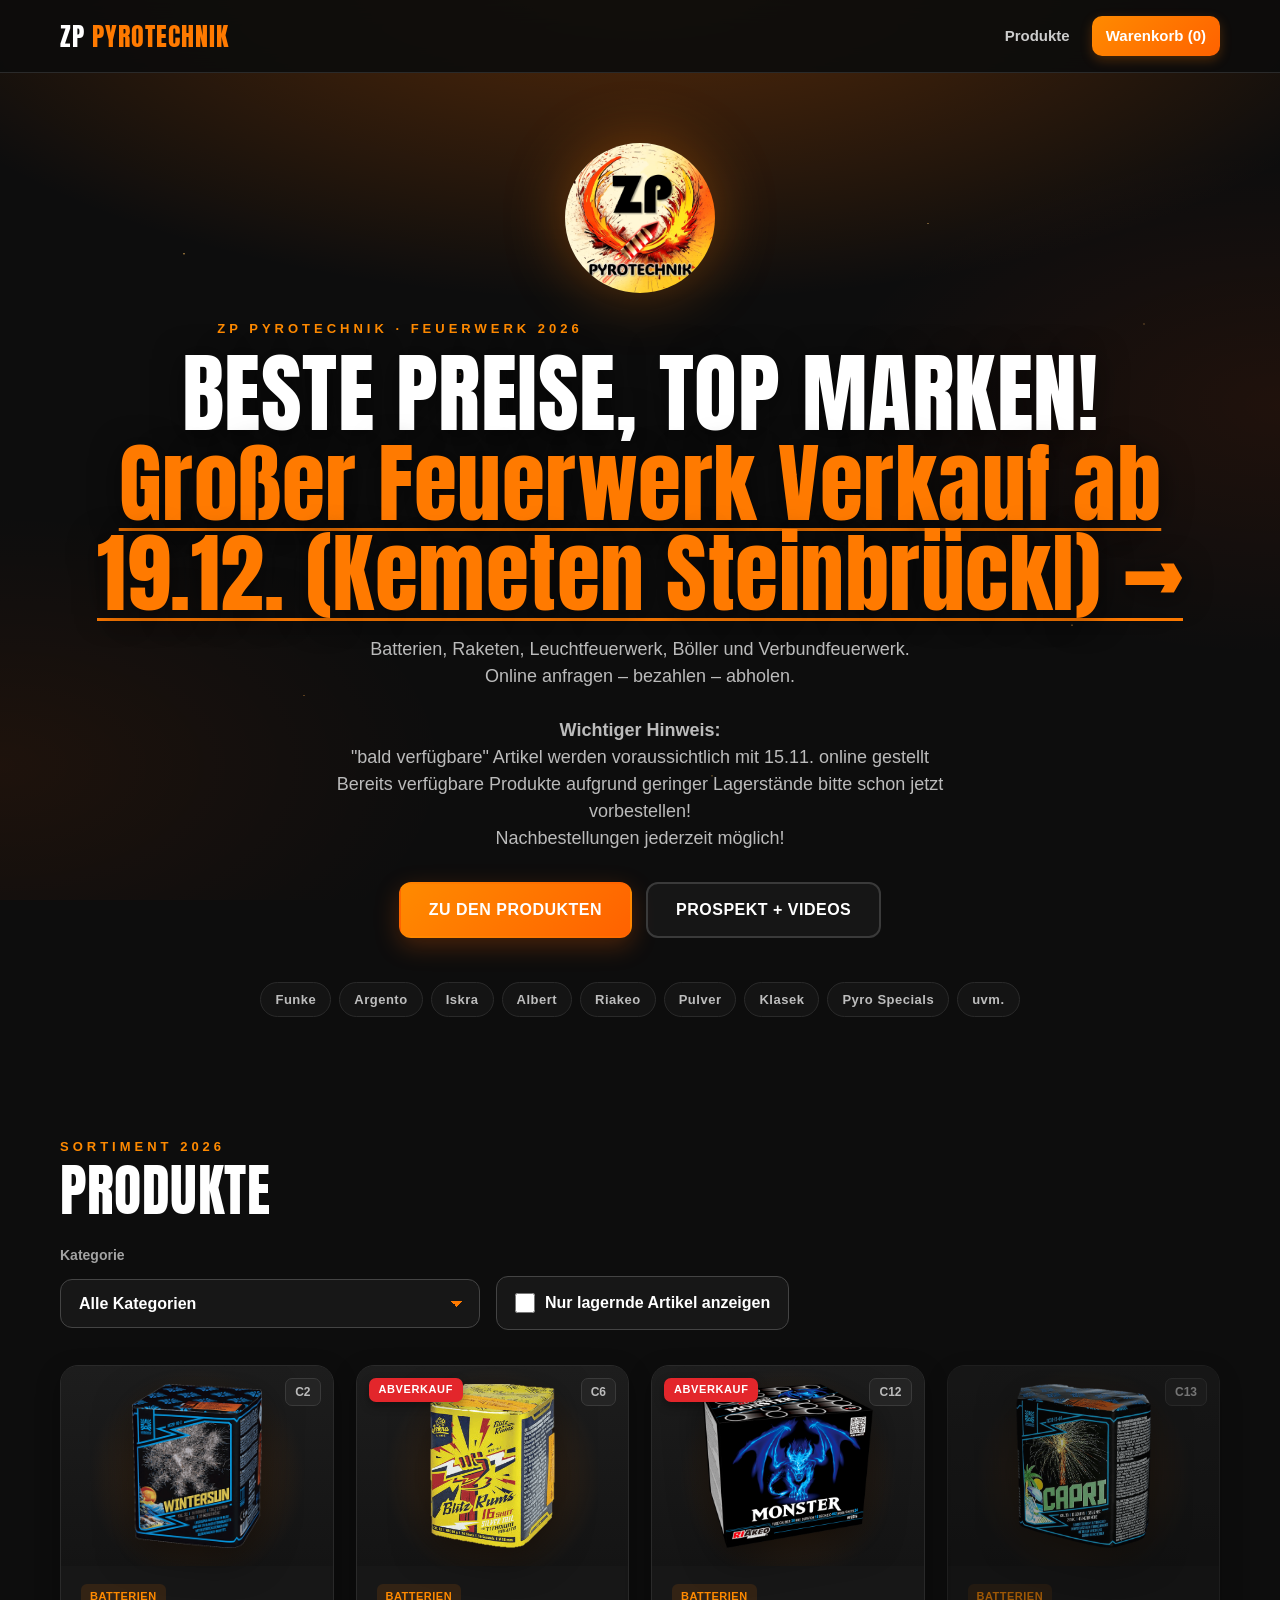
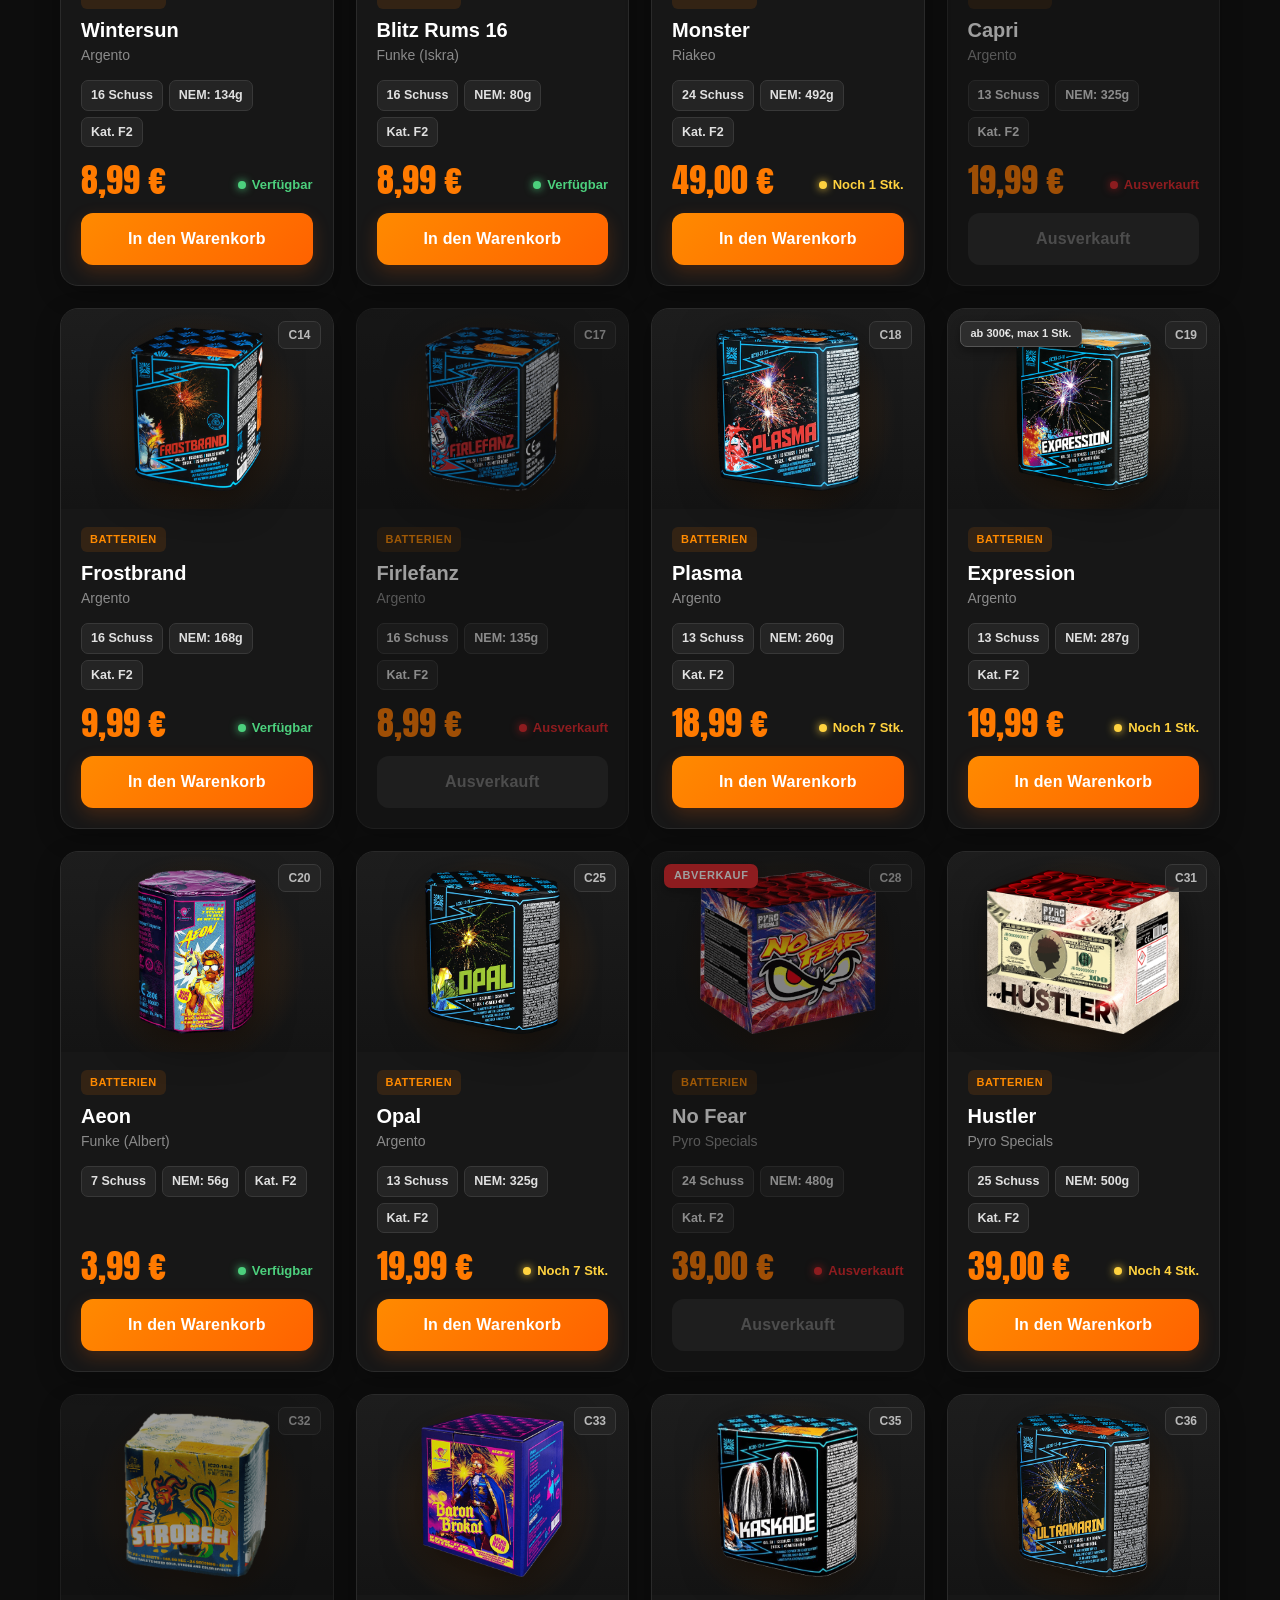
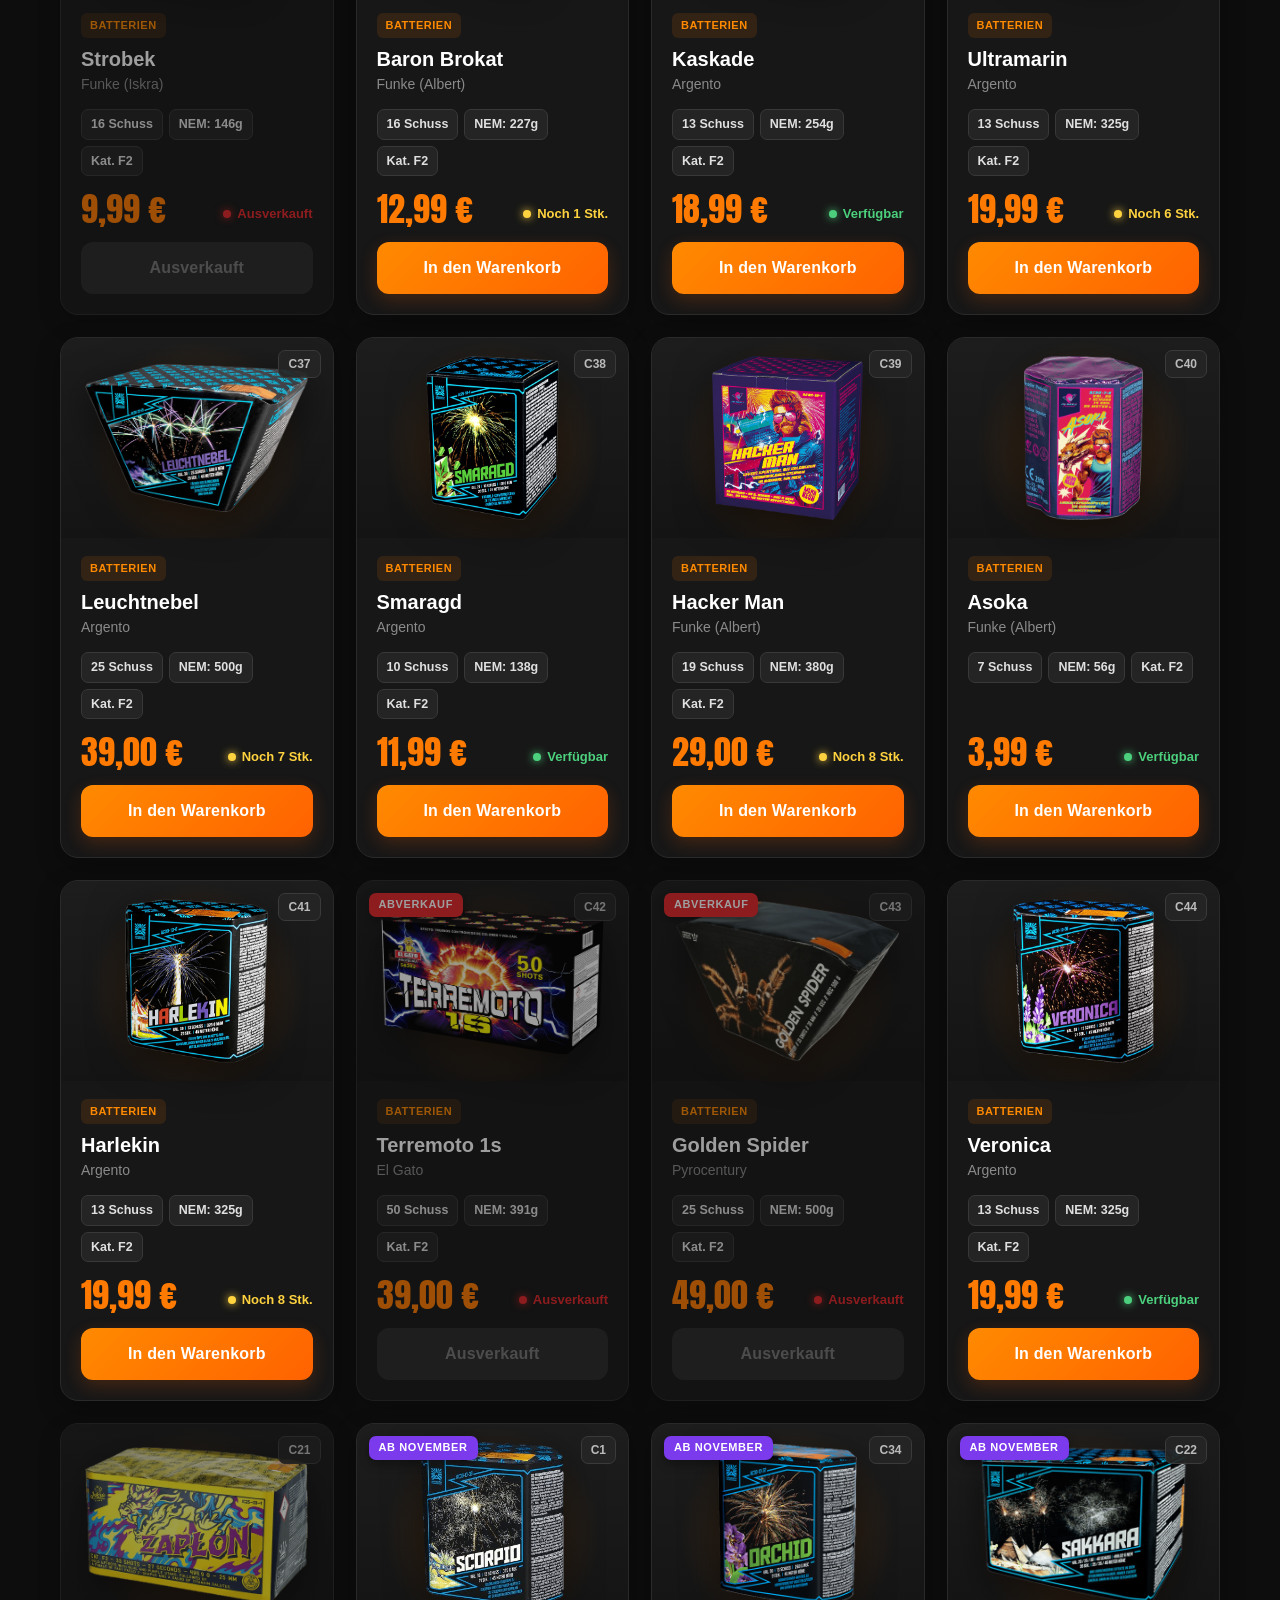
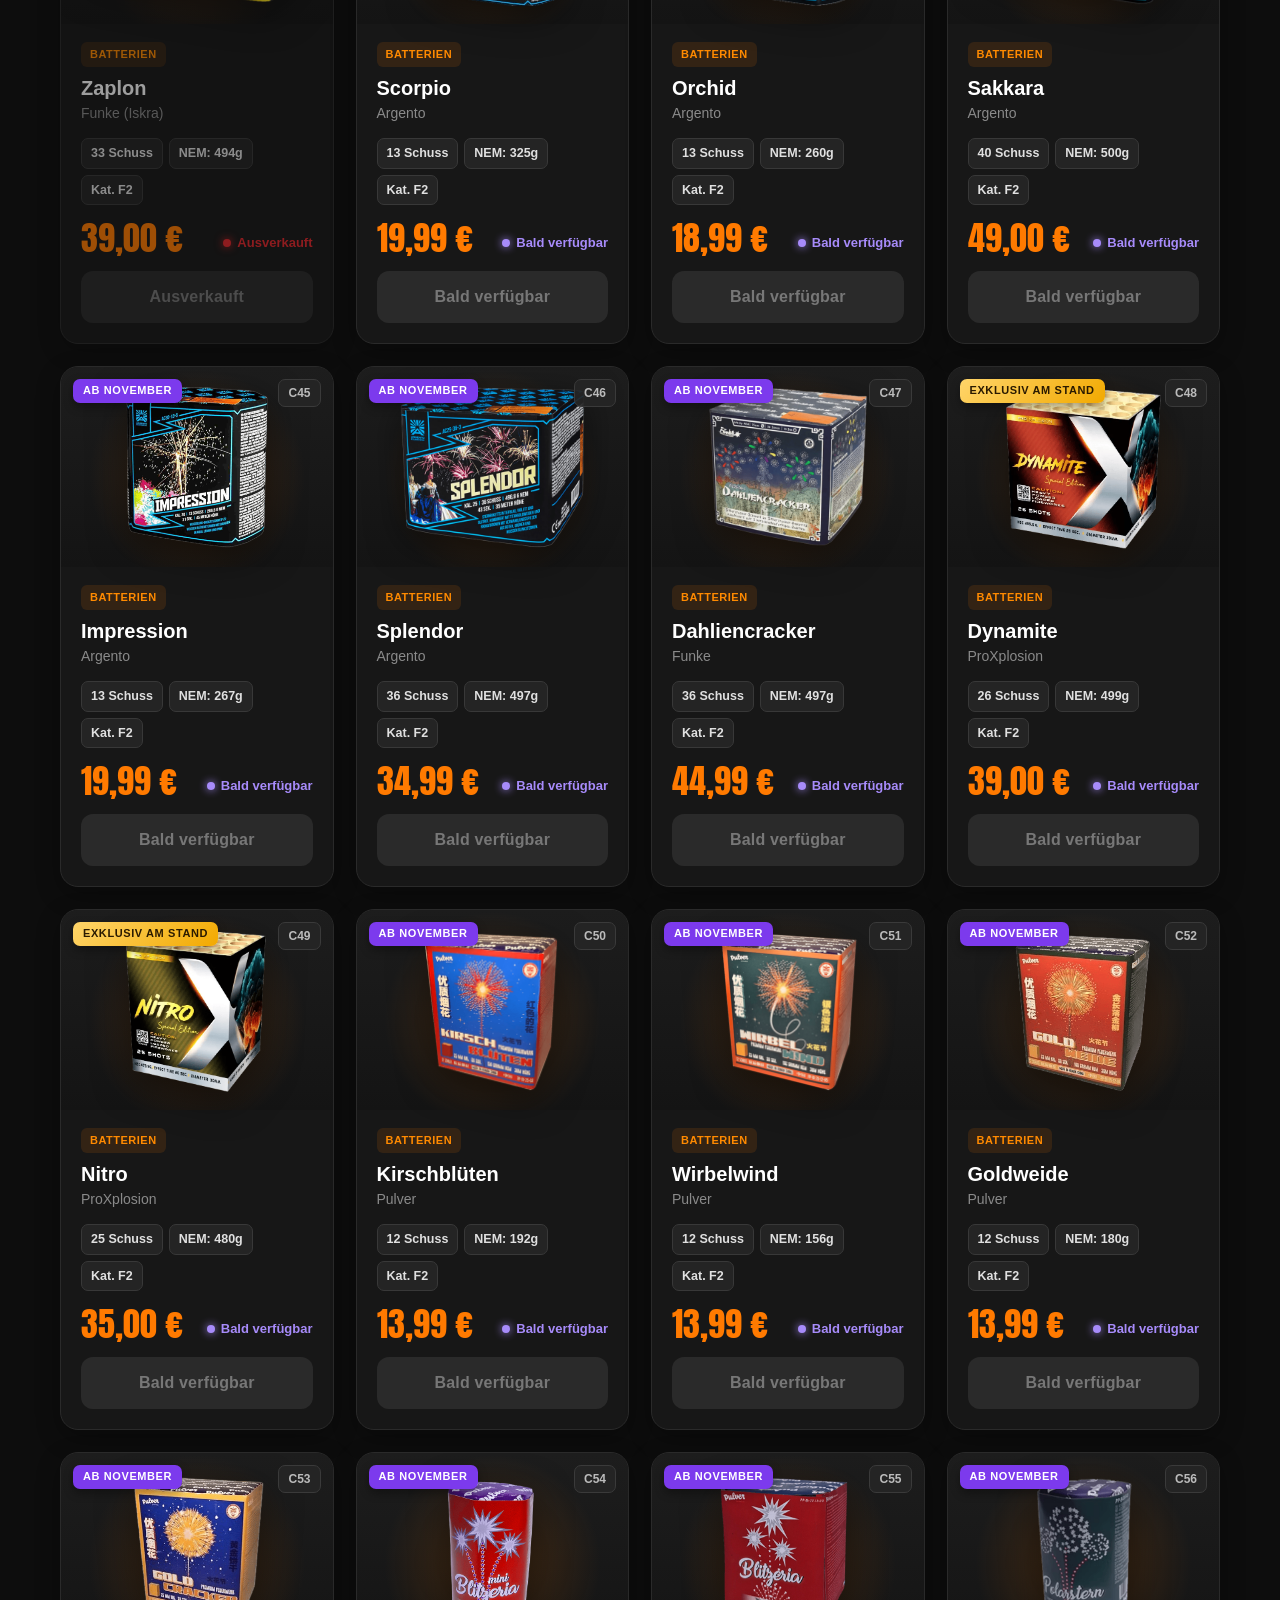
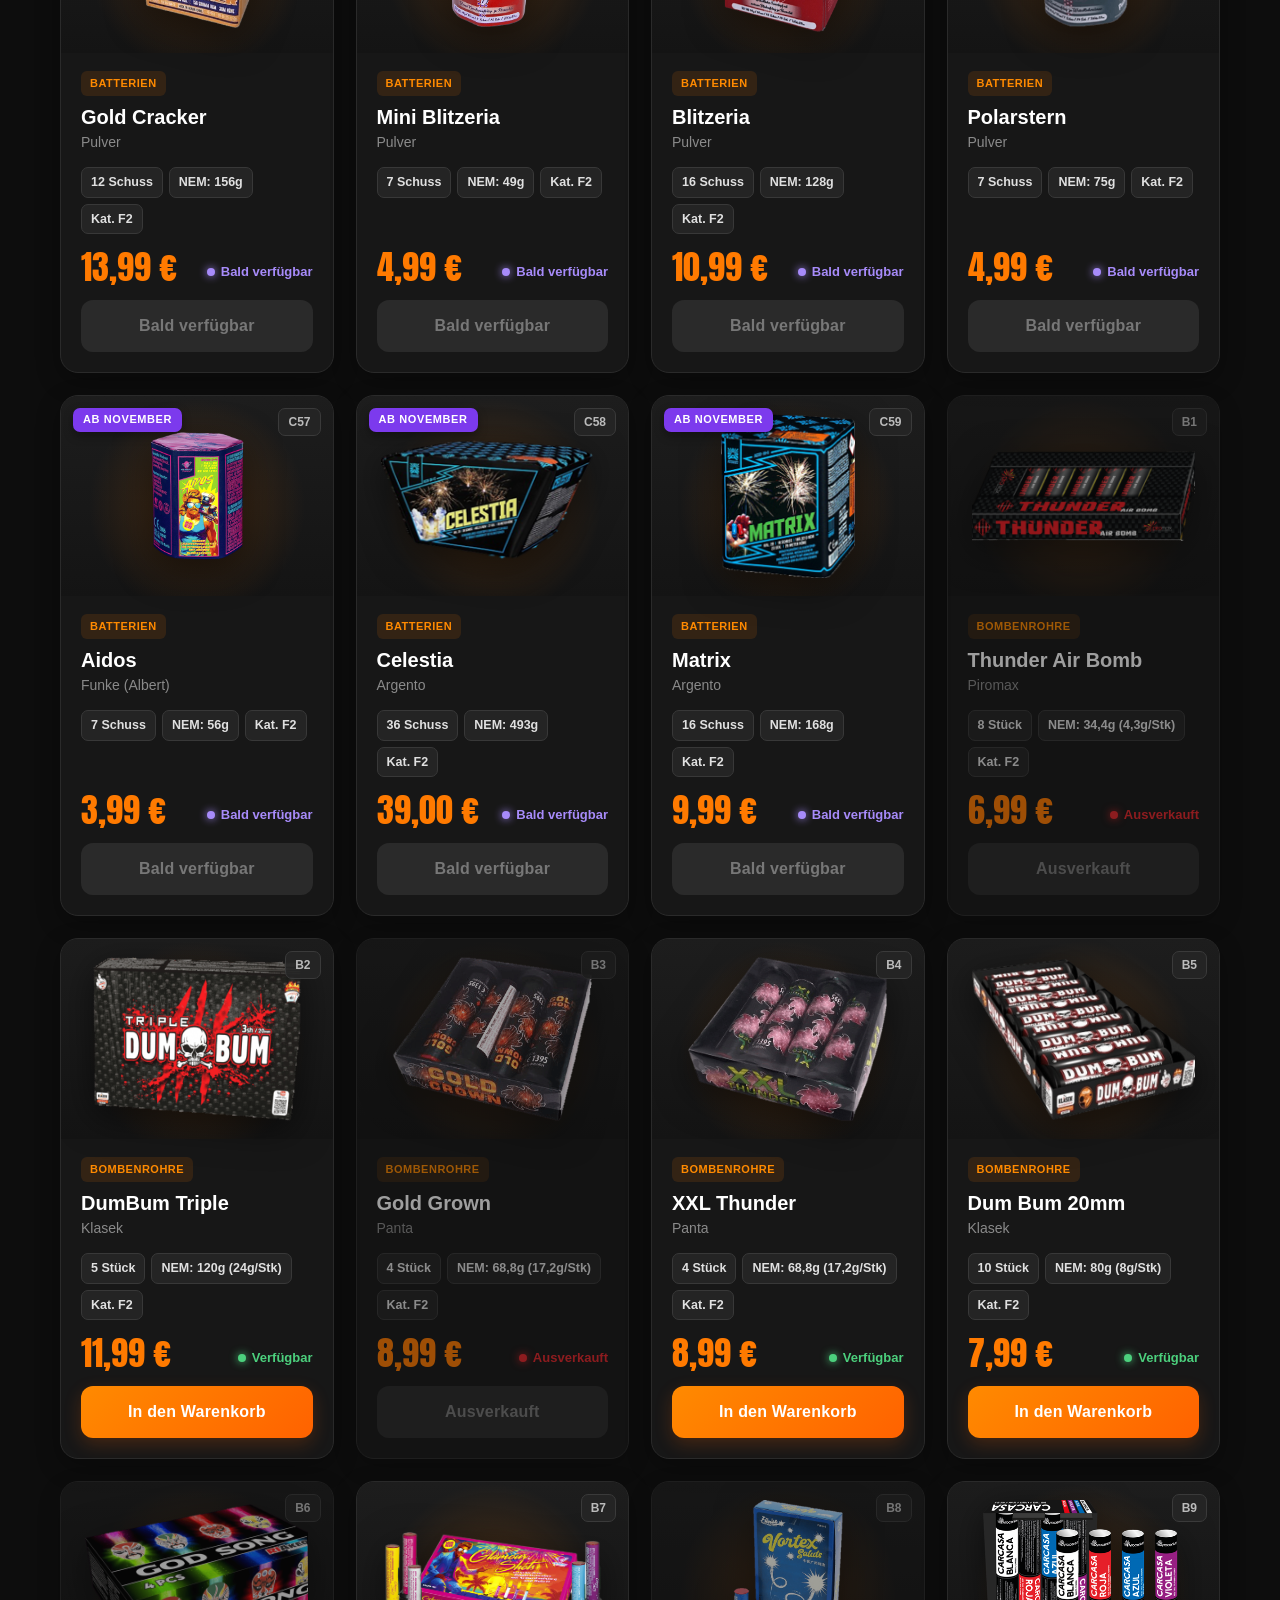
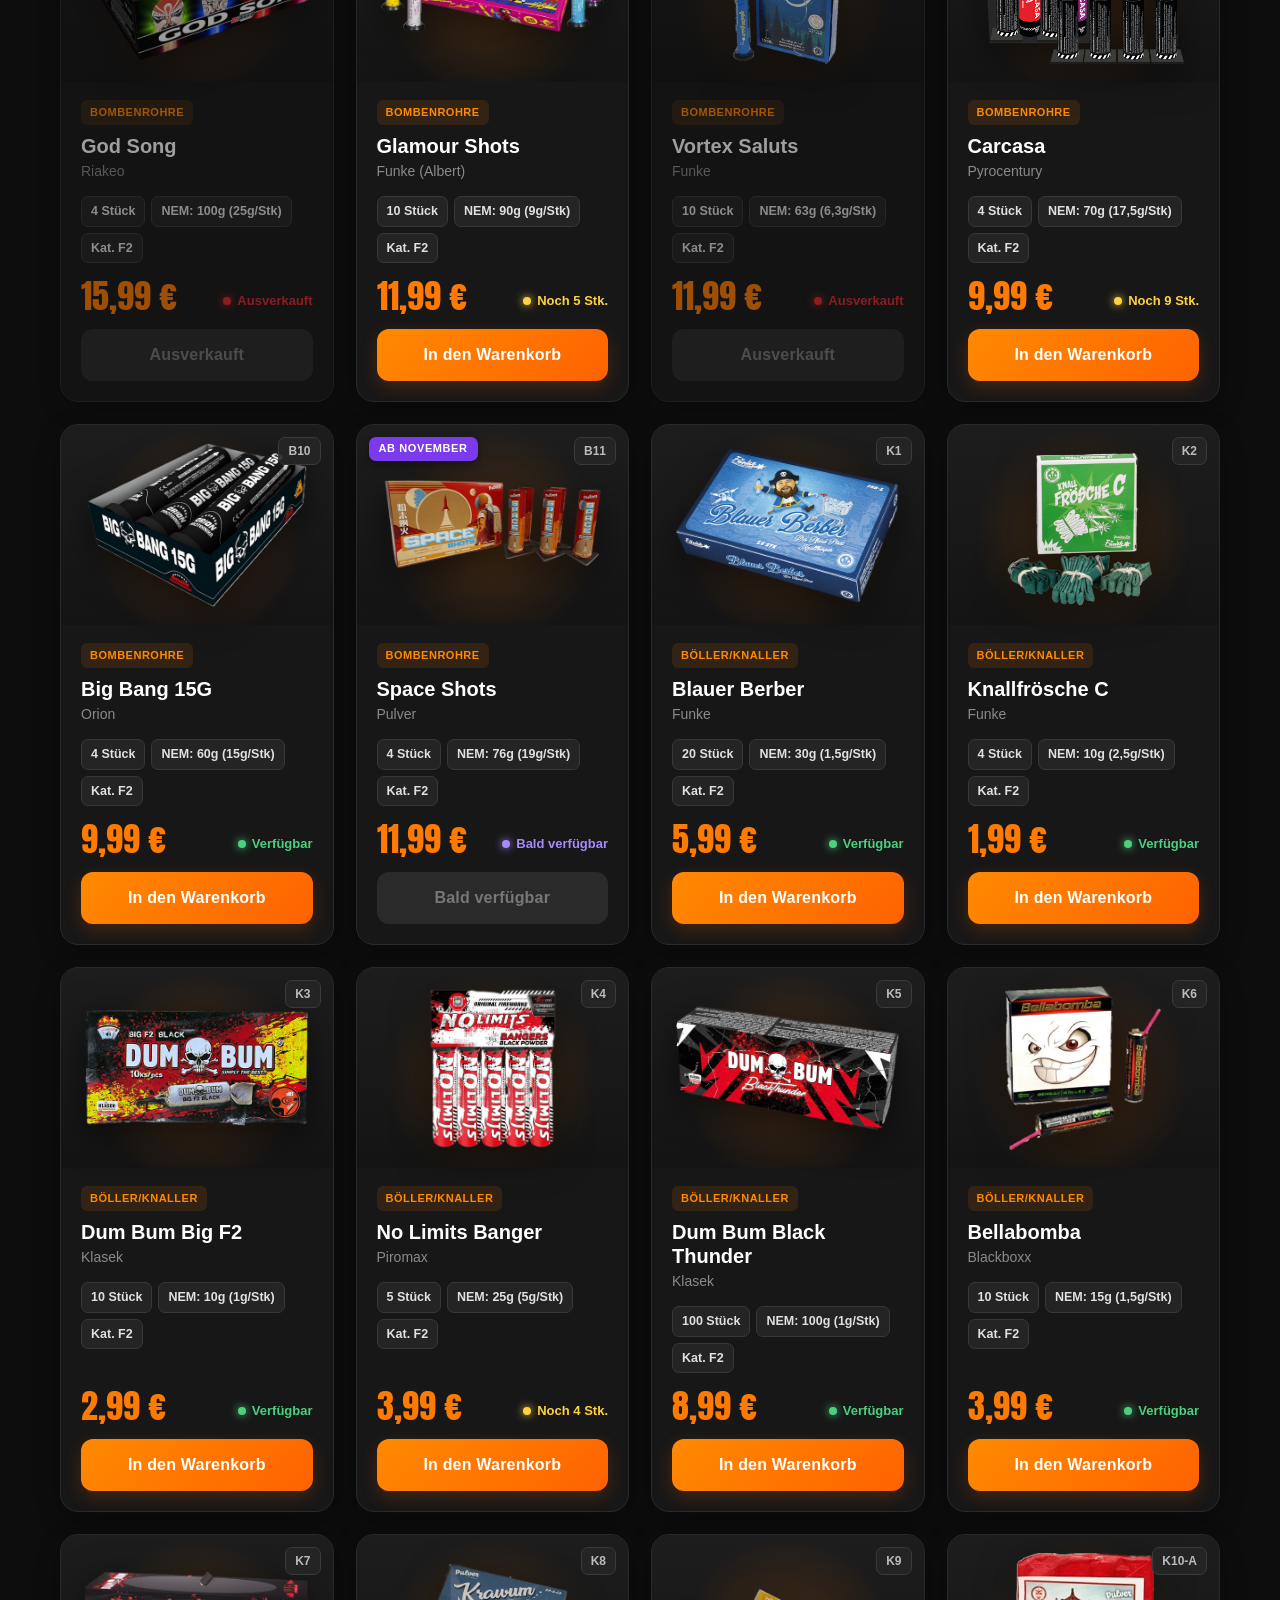
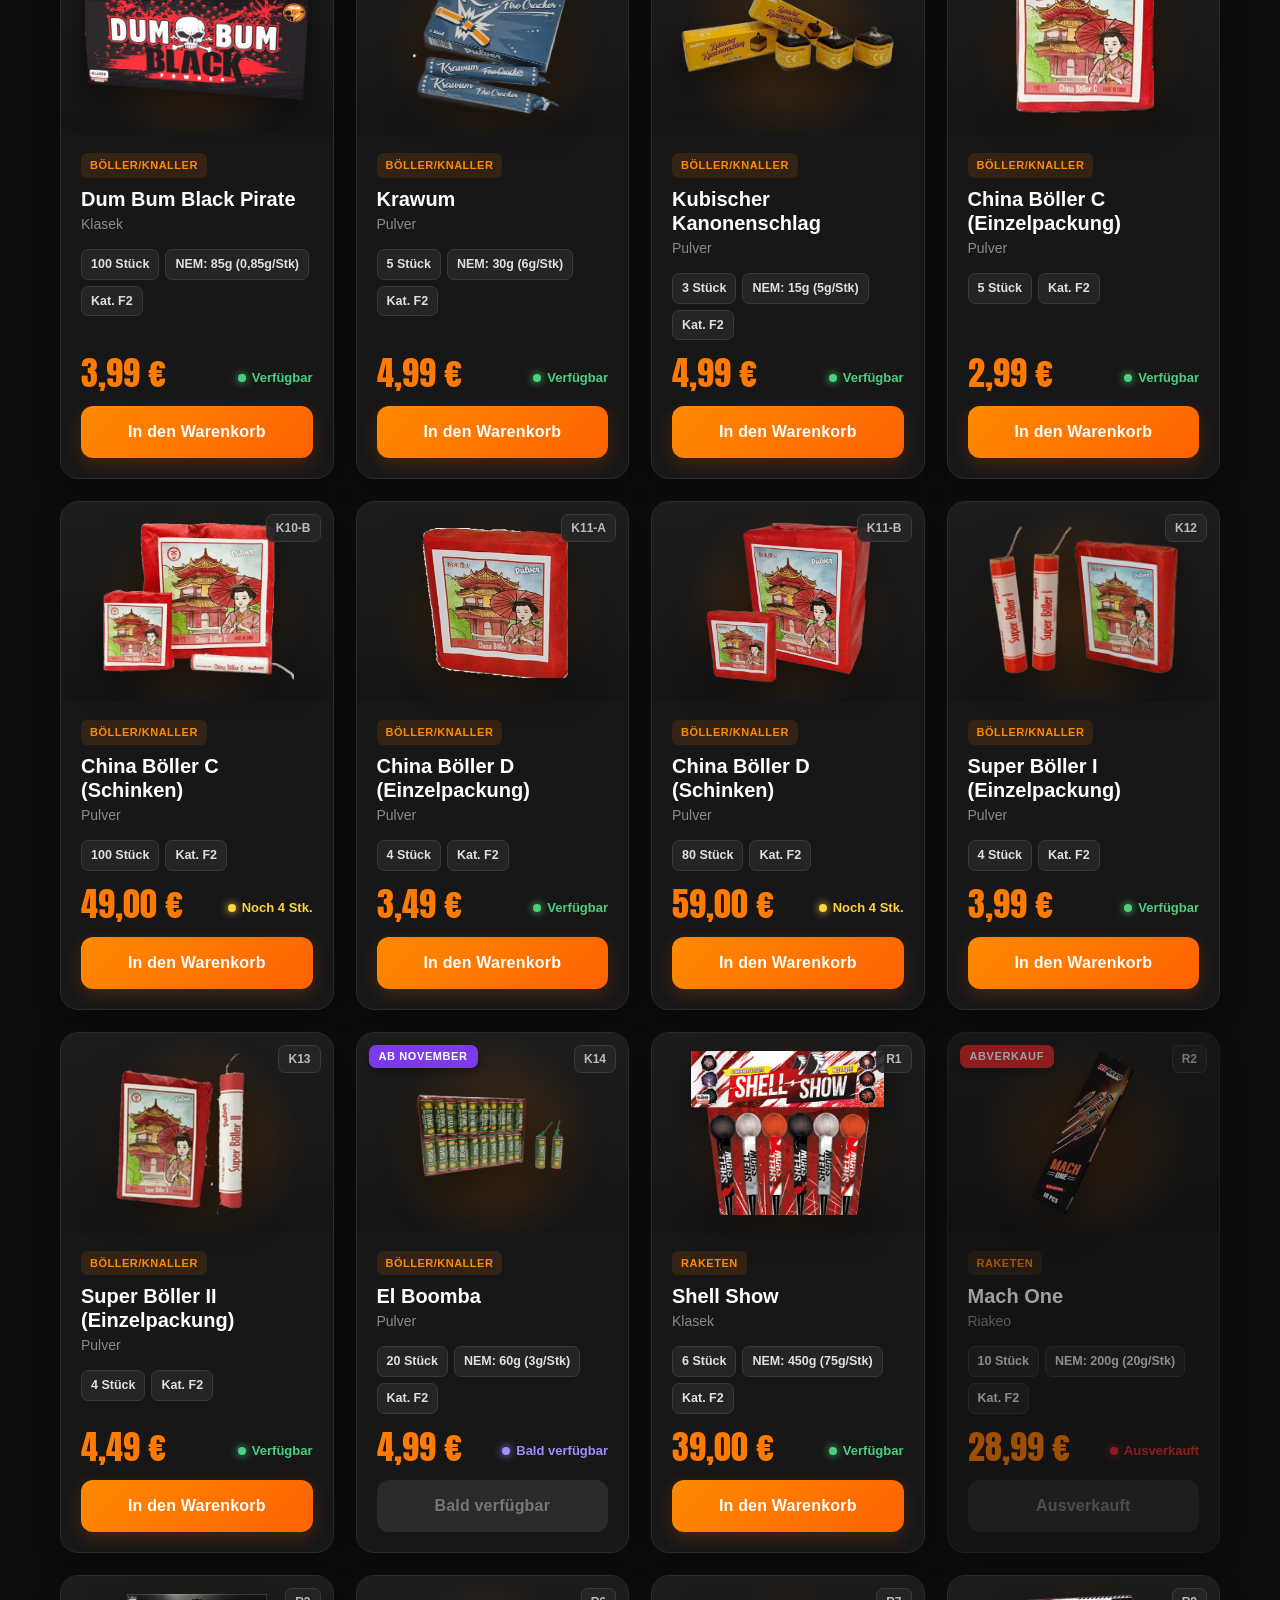
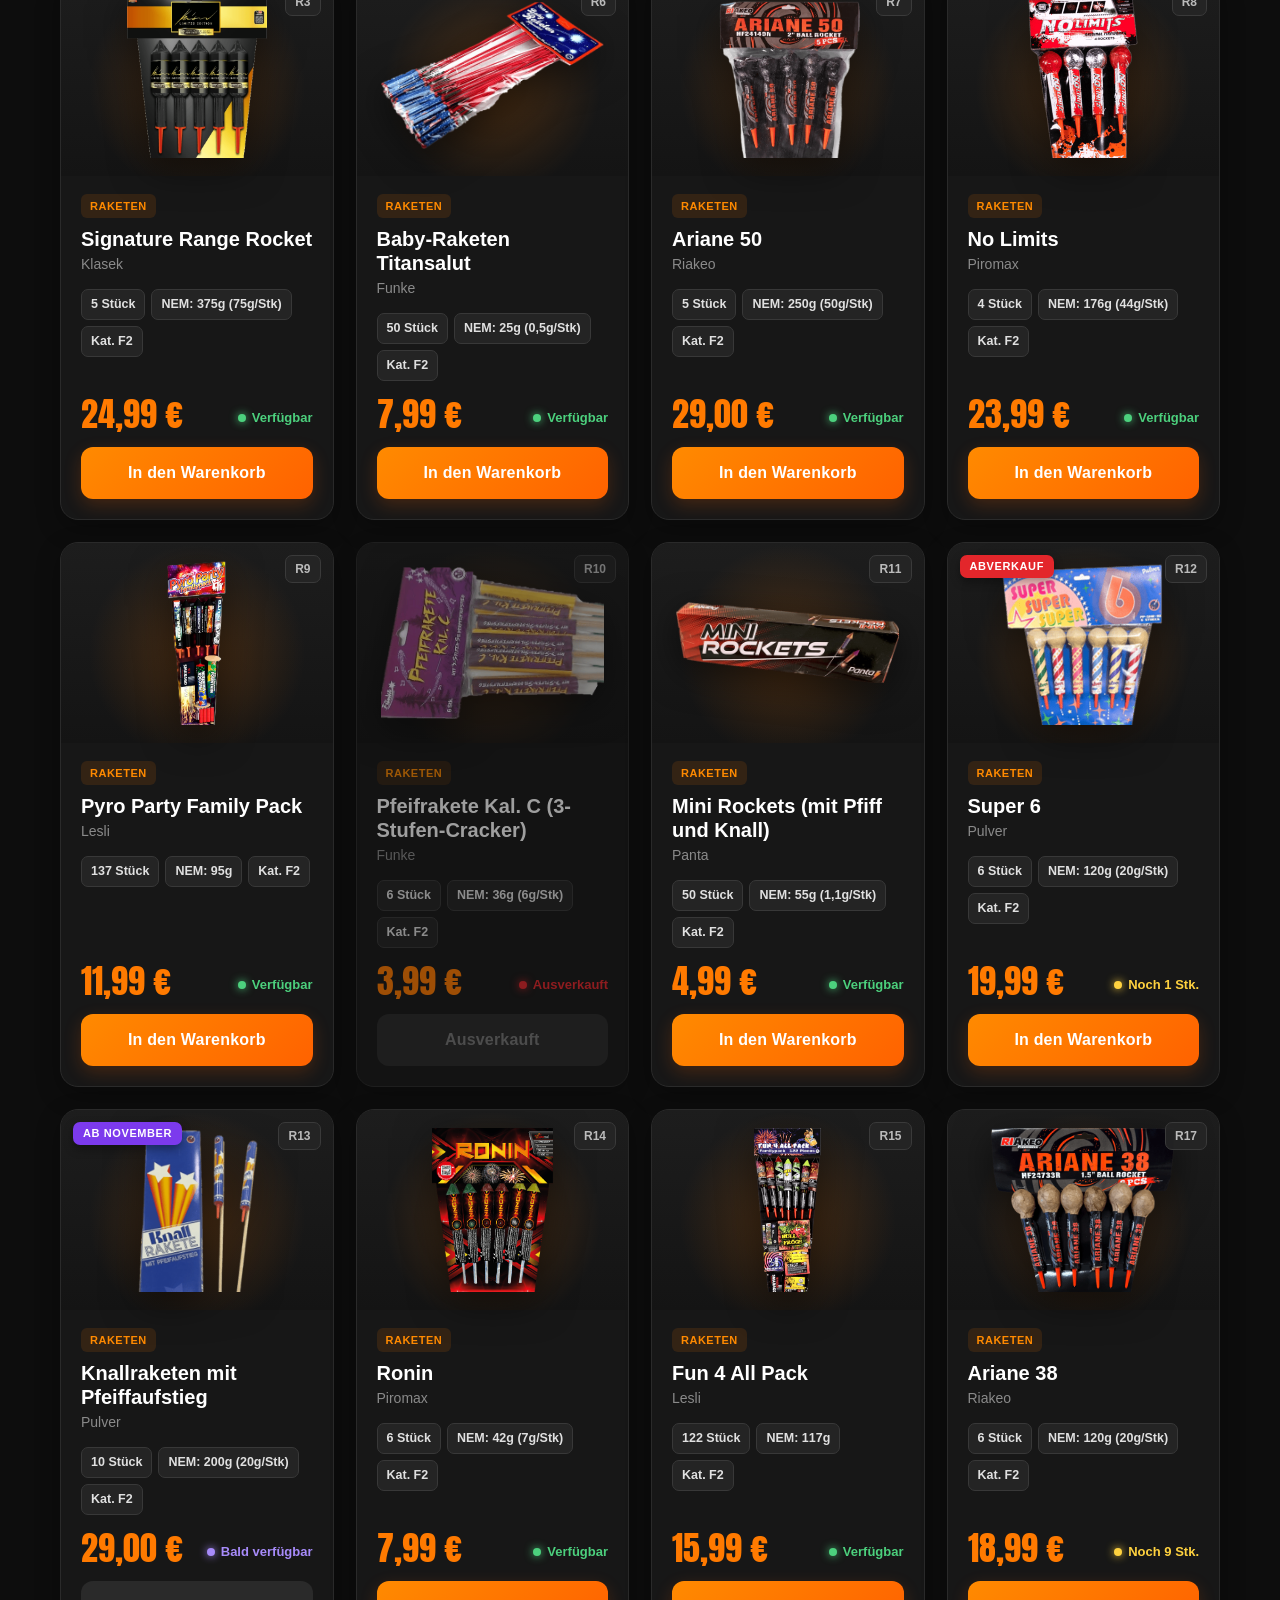
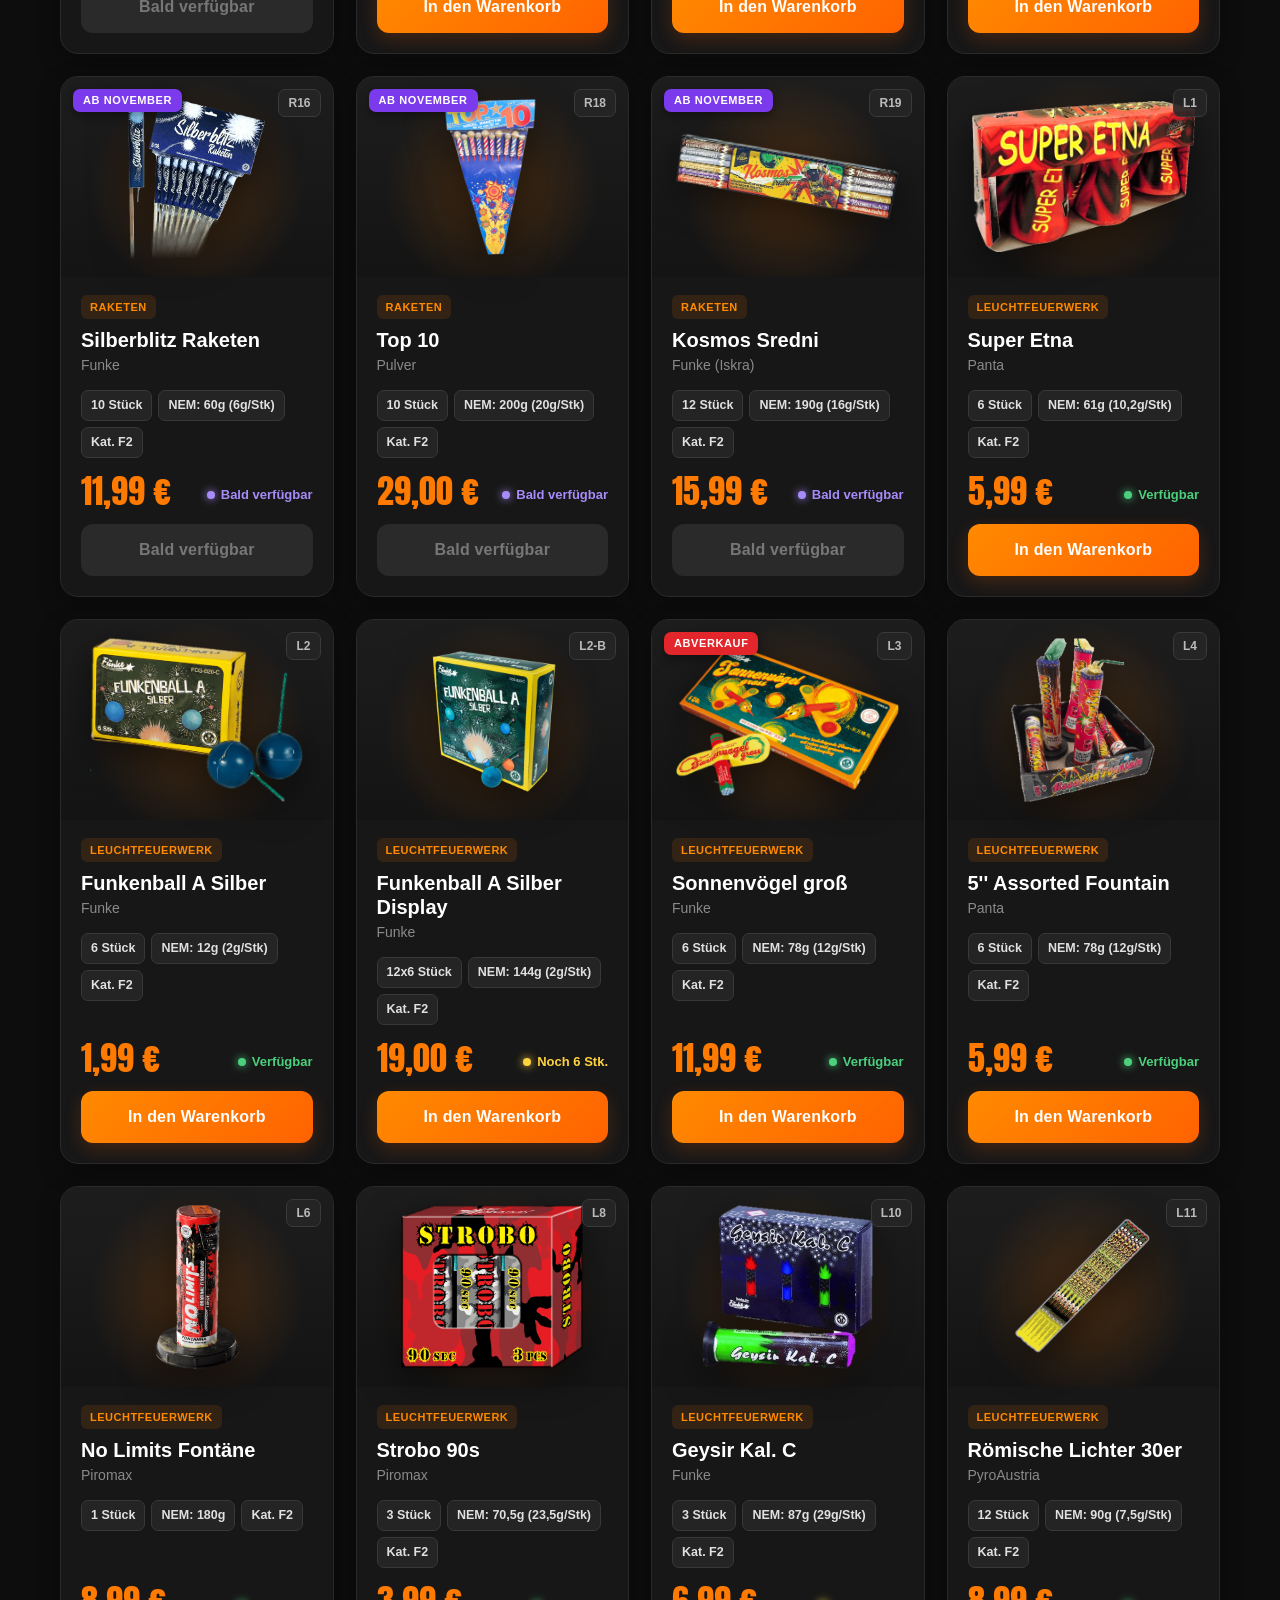
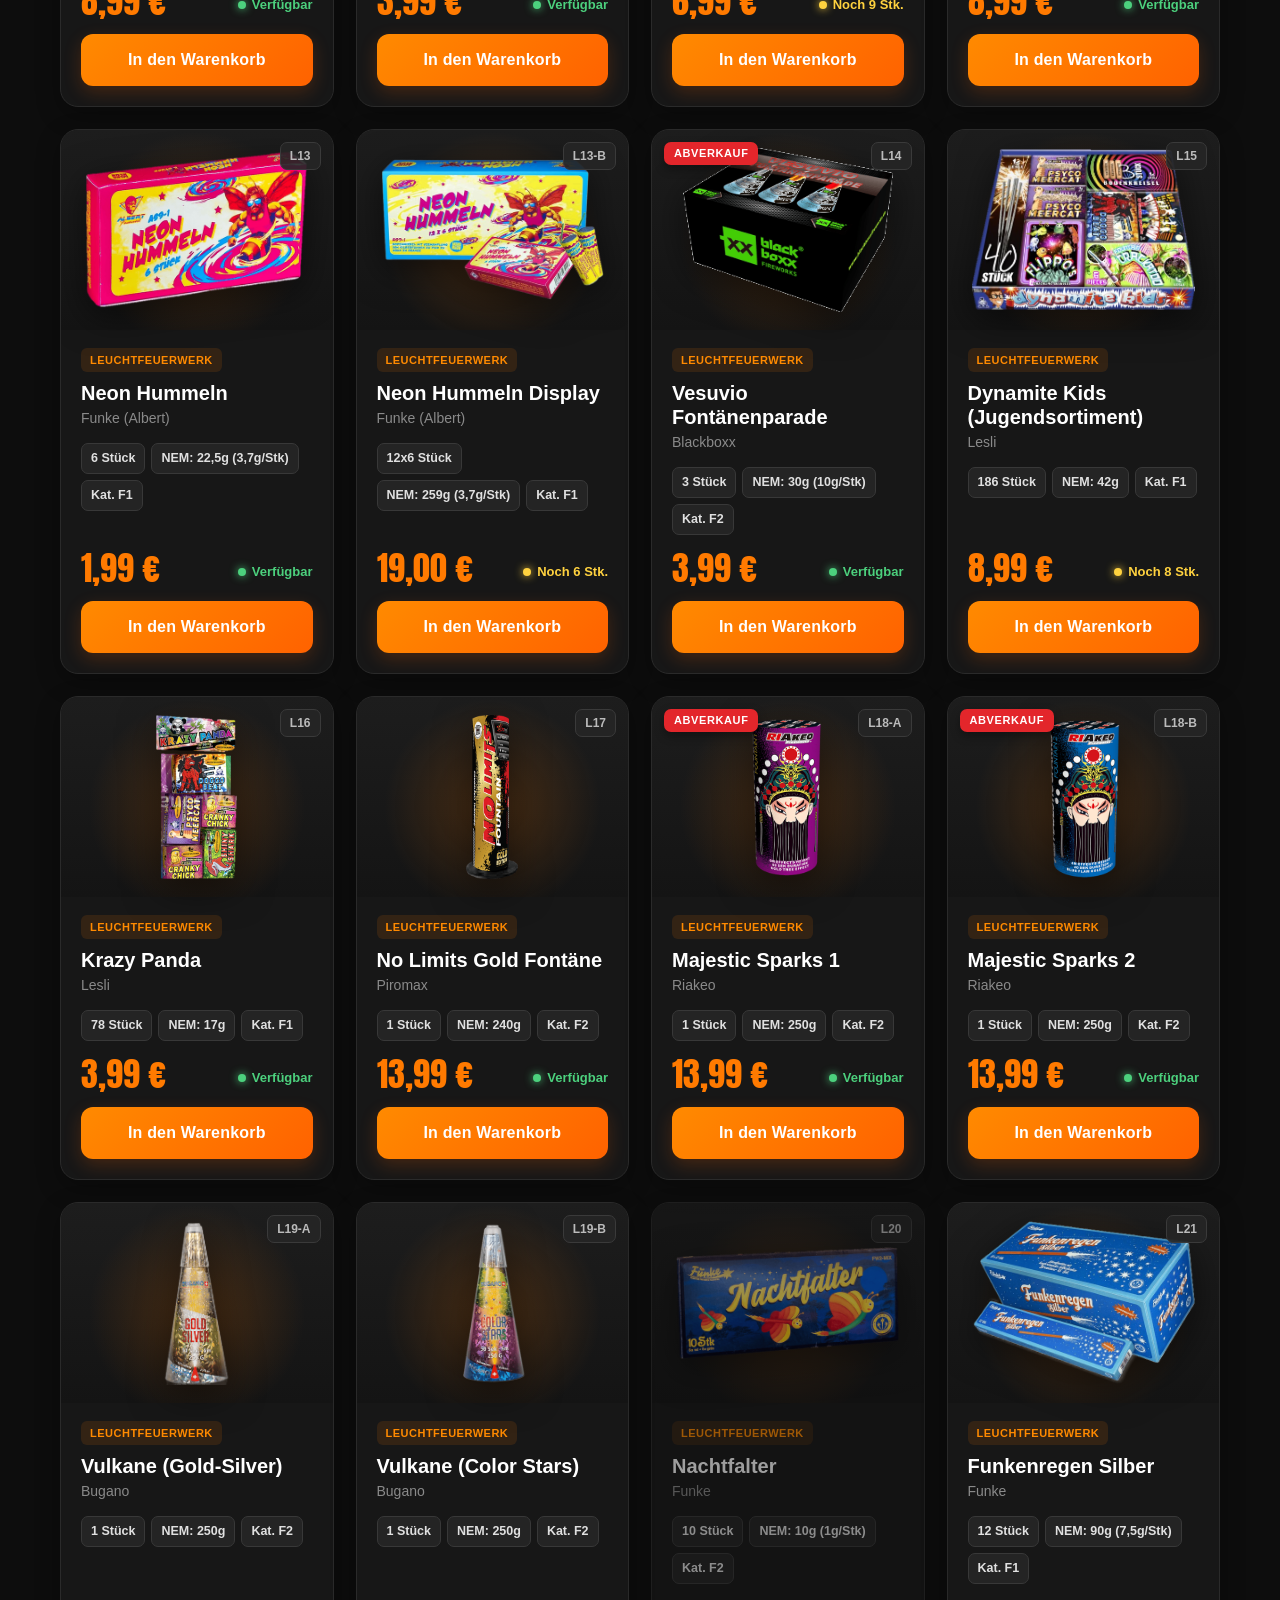
==== index.html @ b7caba86 "Update warning message in index.html Revised warning message for clarity and conciseness." ====
<!DOCTYPE html>
<html lang="de">
<head>
  <meta charset="UTF-8">
  <meta name="viewport" content="width=device-width, initial-scale=1.0">

  <title>ZP Pyrotechnik</title>

  <meta
    name="description"
    content="ZP Pyrotechnik – Feuerwerk, Batterien, Raketen, Böller und Verbundfeuerwerk."
  >

  <link rel="stylesheet" href="style.css">
  <link rel="icon" href="favicon.ico" sizes="any">
  <link rel="icon" type="image/png" sizes="32x32" href="favicon-32.png">
  <link rel="icon" type="image/png" sizes="192x192" href="icon-192.png">
  <link rel="apple-touch-icon" href="apple-touch-icon.png">
</head>

<body>

  <header class="site-header">
    <div class="container header-inner">

      <a href="#" class="logo">
        ZP <span>PYROTECHNIK</span>
      </a>

      <nav>
        <a href="#produkte">Produkte</a>
        <a href="#anfrage" class="nav-cart">Warenkorb (<span id="cart-count">0</span>)</a>
      </nav>

    </div>
  </header>


  <main>

    <section class="hero">
      <div class="container">

        <img src="bilder/logo.png" alt="ZP Pyrotechnik Logo" class="hero-logo">

        <p class="hero-label">ZP PYROTECHNIK · FEUERWERK 2026</p>

        <h1>BESTE PREISE, TOP MARKEN!
          <span><a href="verkauf.html" style="color: inherit; text-decoration: underline; text-decoration-thickness: 3px; text-underline-offset: 8px;">Großer Feuerwerk Verkauf ab 19.12. (Kemeten Steinbrückl) →</a></span>
        </h1>

        <p>
          Batterien, Raketen, Leuchtfeuerwerk, Böller und Verbundfeuerwerk.<br>
          Online anfragen – bezahlen – abholen.<br><br>
          <b>Wichtiger Hinweis:</b><br> "bald verfügbare" Artikel werden voraussichtlich mit 15.11. online gestellt<br>
          Bereits verfügbare Produkte aufgrund geringer Lagerstände bitte schon jetzt vorbestellen!<br> Nachbestellungen jederzeit möglich!
        </p>

        <div class="hero-buttons">
          <a href="#produkte" class="hero-button">
            ZU DEN PRODUKTEN
          </a>

          <a href="https://drive.google.com/file/d/14HjgEY1YQwFRyYYfL0xbP7ZkX8jfa7dt/view" class="hero-button secondary" target="_blank" rel="noopener">
            PROSPEKT + VIDEOS
          </a>
        </div>

        <ul class="brand-strip" aria-label="Hersteller">
          <li>Funke</li>
          <li>Argento</li>
          <li>Iskra</li>
          <li>Albert</li>
          <li>Riakeo</li>
          <li>Pulver</li>
          <li>Klasek</li>
          <li>Pyro Specials</li>
          <li>uvm.</li>
        </ul>

      </div>
    </section>


    <section id="produkte" class="products-section">
      <div class="container">

        <div class="section-heading">
          <p class="section-label">SORTIMENT 2026</p>
          <h2>Produkte</h2>
        </div>


        <div class="filter-wrapper">

          <label for="filter">
            Kategorie
          </label>

          <select id="filter">

            <option value="all">
              Alle Kategorien
            </option>

            <option value="Batterien">
              Batterien
            </option>

            <option value="Bombenrohre">
              Bombenrohre
            </option>

            <option value="Böller/Knaller">
              Böller / Knaller
            </option>

            <option value="Raketen">
              Raketen
            </option>

            <option value="Leuchtfeuerwerk">
              Leuchtfeuerwerk
            </option>

            <option value="Verbundfeuerwerk">
              Verbundfeuerwerk
            </option>

          </select>

          <label class="stock-toggle" for="inStockOnly">
            <input type="checkbox" id="inStockOnly">
            <span>Nur lagernde Artikel anzeigen</span>
          </label>

        </div>


        <div id="products" class="product-grid"></div>

      </div>
    </section>


    <section id="anfrage" class="order-section">
      <div class="container">

        <div class="section-heading">
          <p class="section-label">ANFRAGE</p>
          <h2>Deine Auswahl</h2>
        </div>


        <div class="order-layout">

          <div class="cart-box">

            <h3>Warenkorb</h3>

            <div id="cart"></div>

            <div class="cart-total">
              <span>Gesamt</span>
              <strong id="total">0,00 €</strong>
            </div>

          </div>


          <div class="form-box">

            <h3>Bestellanfrage</h3>

            <p class="form-info">
              Deine Anfrage wird per E-Mail an ZP Pyrotechnik gesendet.
              Es erfolgt keine Online-Zahlung. Nach Erhalt deiner Bestellung nehmen wir schnellstmöglich mit dir Kontakt auf. Bitte beachte, dass der Versand von Pyrotechnik in Österreich verboten ist, demnach ist grundsätzlich nur Selbstabholung oder die private Zustellung möglich!
            </p>


            <form id="orderForm">

              <div class="form-group">

                <label for="name">
                  Name *
                </label>

                <input
                  type="text"
                  id="name"
                  name="name"
                  required
                  placeholder="Vor- und Nachname"
                >

              </div>


              <div class="form-group">

                <label for="phone">
                  Telefonnummer (optional)
                </label>

                <input
                  type="tel"
                  id="phone"
                  name="phone"
                  placeholder="z. B. 0650 523 0073"
                >

              </div>


              <div class="form-group">

                <label for="note">
                  Anmerkungen/Adresse/Rabattcode
                </label>

                <textarea
                  id="note"
                  name="note"
                  rows="4"
                  placeholder="Wenn eine Abholung rund um 8230 Hartberg nicht möglich ist, bitte die Adresse angeben..."
                ></textarea>

              </div>


              <label class="checkbox-label">

                <input
                  type="checkbox"
                  id="legal"
                  required
                >

                <span>
                  Ich bestätige, dass ich die gesetzlichen Voraussetzungen für den Erwerb
                  der angefragten Produkte erfülle und die
                  <a href="datenschutz.html" target="_blank" rel="noopener">
                    Datenschutzerklärung
                  </a>
                  gelesen habe. Eine Ausweiskontrolle erfolgt bei der Produktübergabe.
                </span>

              </label>


              <button
                type="submit"
                class="button submit-button"
              >
                Bestellanfrage senden
              </button>
              <p class="iphone-hinweis"> <strong>Hinweis für iPhone-Nutzer:</strong><br> Falls sich nach dem Absenden keine E-Mail öffnet, bitte die Website in Safari öffnen und die Anfrage dort erneut absenden. </p>

            </form>

          </div>

        </div>

      </div>
    </section>

  </main>


  <!-- Mitfahrender Warenkorb-Balken (wird per app.js eingeblendet) -->
  <a href="#anfrage" id="cart-bar" class="cart-bar" hidden>
    <span class="cart-bar-info">
      🛒 <strong id="cart-bar-count">0 Artikel</strong>
      <span class="cart-bar-sep">·</span>
      <span id="cart-bar-total">0,00 €</span>
    </span>
    <span class="cart-bar-cta">Zur Anfrage →</span>
  </a>


  <footer class="site-footer">

    <div class="container footer-inner">

      <div>
        <strong>ZP PYROTECHNIK</strong>
        <p>
          Moritz Pimperl<br>
          Siebenbrunn 20<br>
          8230 Hartberg
        </p>
      </div>


      <div>
        <p>
          E-Mail:
          <a href="mailto:zp.pyrotechnik@gmail.com">
            zp.pyrotechnik@gmail.com
          </a>
        </p>

        <p>
          Telefon:
          <a href="tel:+436505230073">
            0650 523 0073
          </a>
        </p>
      </div>


      <div class="footer-links">

        <a href="verkauf.html">
          Verkaufsstand
        </a>

        <a href="impressum.html">
          Impressum
        </a>

        <a href="datenschutz.html">
          Datenschutz
        </a>

      </div>

    </div>

  </footer>


  <script src="app.js"></script>

</body>
</html>
---- style.css ----
/* =========================================
   SCHRIFT (lokal eingebunden – keine externen Server)
   ========================================= */

@font-face {
  font-family: "Anton";
  src: url("fonts/Anton-Regular.ttf") format("truetype");
  font-weight: 400;
  font-style: normal;
  font-display: swap;
}


/* =========================================
   FARBEN & GRUNDLAGEN
   ========================================= */

:root {
  --bg: #0d0d0d;
  --card: #171717;
  --card-2: #1f1f1f;
  --line: #2a2a2a;
  --line-2: #3a3a3a;
  --text: #ffffff;
  --muted: #a3a3a3;
  --orange: #ff7a00;
  --orange-2: #ff8a00;
  --orange-grad: linear-gradient(135deg, #ff8a00, #ff6200);
  --green: #4cd07d;
  --head: "Anton", Impact, "Arial Narrow", sans-serif;
}

* {
  box-sizing: border-box;
}

html {
  scroll-behavior: smooth;
  scroll-padding-top: 80px;
}

body {
  margin: 0;
  font-family: Arial, Helvetica, sans-serif;
  color: var(--text);
  line-height: 1.5;

  /* dunkler Hintergrund mit orangem Glühen wie auf Flyer & Katalog */
  background-color: var(--bg);
  background-image:
    radial-gradient(ellipse 90% 55% at 50% -5%, rgba(255, 110, 0, 0.32), transparent 70%),
    radial-gradient(ellipse 50% 40% at 100% 45%, rgba(255, 70, 0, 0.08), transparent 70%),
    radial-gradient(ellipse 50% 40% at 0% 85%, rgba(255, 90, 0, 0.07), transparent 70%);
  background-repeat: no-repeat;
  background-attachment: fixed;
}

a {
  color: inherit;
  text-decoration: none;
}

button,
select,
input,
textarea {
  font-family: inherit;
}

.container {
  width: 100%;
}


/* =========================================
   HEADER
   ========================================= */

header {
  position: sticky;
  top: 0;
  z-index: 1000;

  background: rgba(13, 13, 13, 0.92);
  border-bottom: 1px solid var(--line);

  backdrop-filter: blur(12px);
  -webkit-backdrop-filter: blur(12px);
}

.header-inner {
  max-width: 1200px;
  margin: 0 auto;

  min-height: 72px;
  padding: 0 20px;

  display: flex;
  align-items: center;
  justify-content: space-between;
  gap: 25px;
}

.logo {
  font-family: var(--head);
  font-size: 26px;
  font-weight: 400;
  letter-spacing: 1px;
  color: #ffffff;
}

.logo span {
  color: var(--orange);
}

nav {
  display: flex;
  align-items: center;
  gap: 22px;
}

nav a {
  color: #cccccc;
  font-size: 15px;
  font-weight: 600;

  transition: color 0.2s ease;
}

nav a:hover {
  color: var(--orange);
}

/* Warenkorb hervorheben */

nav a.nav-cart,
nav a[href="#anfrage"] {
  padding: 9px 14px;
  border-radius: 10px;
  background: var(--orange-grad);
  color: #ffffff;
  font-weight: 800;
  box-shadow: 0 4px 12px rgba(255, 122, 0, 0.25);
  transition: transform 0.2s ease, filter 0.2s ease, box-shadow 0.2s ease;
}

nav a.nav-cart:hover,
nav a[href="#anfrage"]:hover {
  color: #ffffff;
  transform: translateY(-1px);
  filter: brightness(1.08);
  box-shadow: 0 6px 18px rgba(255, 122, 0, 0.35);
}


/* =========================================
   HERO
   ========================================= */

.hero {
  position: relative;
  max-width: 1200px;
  margin: 0 auto;
  padding: 70px 20px 60px;
  text-align: center;
}

/* kleine Funken im Hintergrund */
.hero::before {
  content: "";
  position: absolute;
  inset: 0;
  z-index: -1;
  pointer-events: none;
  background-image:
    radial-gradient(2px 2px at 12% 18%, rgba(255, 190, 90, 0.9), transparent 60%),
    radial-gradient(1.5px 1.5px at 22% 62%, rgba(255, 170, 70, 0.7), transparent 60%),
    radial-gradient(2px 2px at 35% 30%, rgba(255, 200, 110, 0.8), transparent 60%),
    radial-gradient(1.5px 1.5px at 48% 12%, rgba(255, 180, 80, 0.8), transparent 60%),
    radial-gradient(2.5px 2.5px at 63% 40%, rgba(255, 160, 60, 0.7), transparent 60%),
    radial-gradient(1.5px 1.5px at 74% 15%, rgba(255, 200, 110, 0.9), transparent 60%),
    radial-gradient(2px 2px at 86% 55%, rgba(255, 170, 70, 0.7), transparent 60%),
    radial-gradient(1.5px 1.5px at 92% 25%, rgba(255, 190, 90, 0.8), transparent 60%),
    radial-gradient(1.5px 1.5px at 6% 48%, rgba(255, 180, 80, 0.6), transparent 60%),
    radial-gradient(2px 2px at 56% 70%, rgba(255, 190, 90, 0.5), transparent 60%);
}

.hero-logo {
  width: 150px;
  max-width: 60%;
  height: auto;
  display: block;
  margin: 0 auto 26px;
  border-radius: 50%;
  box-shadow: 0 0 60px rgba(255, 122, 0, 0.35);
}

.hero-label {
  margin: 0 0 10px !important;
  color: var(--orange-2) !important;
  font-size: 13px !important;
  font-weight: 800;
  letter-spacing: 4px;
}

.hero h1 {
  margin: 0 0 18px;
  font-family: var(--head);
  font-size: clamp(44px, 8vw, 88px);
  font-weight: 400;
  line-height: 1.02;
  letter-spacing: 0.5px;
  text-shadow: 0 4px 30px rgba(0, 0, 0, 0.6);
}

.hero h1 span {
  display: block;
  color: var(--orange);
}

.hero p {
  max-width: 680px;
  margin: 0 auto 30px;
  color: #bbbbbb;
  font-size: 18px;
}

.hero-buttons {
  display: flex;
  flex-wrap: wrap;
  justify-content: center;
  gap: 14px;
}

.hero-button,
.prospekt-button {
  display: inline-flex;
  align-items: center;
  justify-content: center;

  min-height: 56px;
  padding: 14px 28px;

  border: 2px solid transparent;
  border-radius: 12px;

  background: var(--orange-grad);
  color: #ffffff;

  font-size: 16px;
  font-weight: 800;
  letter-spacing: 0.5px;

  box-shadow: 0 8px 25px rgba(255, 98, 0, 0.25);

  transition: transform 0.2s ease, filter 0.2s ease, background 0.2s ease;
}

.hero-button:hover,
.prospekt-button:hover {
  transform: translateY(-2px);
  filter: brightness(1.08);
}

.hero-button.secondary {
  background: rgba(255, 255, 255, 0.04);
  border-color: var(--line-2);
  box-shadow: none;
}

.hero-button.secondary:hover {
  border-color: var(--orange);
  background: rgba(255, 122, 0, 0.1);
  filter: none;
}

/* Hersteller-Leiste */

.brand-strip {
  list-style: none;
  margin: 44px auto 0;
  padding: 0;

  display: flex;
  flex-wrap: wrap;
  justify-content: center;
  gap: 8px;

  max-width: 820px;
}

.brand-strip li {
  padding: 7px 14px;
  border: 1px solid var(--line);
  border-radius: 999px;
  background: rgba(23, 23, 23, 0.7);
  color: #bdbdbd;
  font-size: 13px;
  font-weight: 700;
  letter-spacing: 0.5px;
}


/* =========================================
   SECTIONS
   ========================================= */

section {
  width: 100%;
}

.products-section,
.order-section {
  max-width: 1200px;
  margin: 0 auto;
  padding: 60px 20px;
}

.section-heading {
  margin-bottom: 26px;
}

.section-label {
  margin: 0 0 4px;
  color: var(--orange-2);
  font-size: 13px;
  font-weight: 800;
  letter-spacing: 4px;
}

.section-label:empty {
  display: none;
}

section h2 {
  margin: 0;
  font-family: var(--head);
  font-size: clamp(36px, 6vw, 56px);
  font-weight: 400;
  line-height: 1.05;
  letter-spacing: 0.5px;
  text-transform: uppercase;
}

.section-description {
  margin: 0 0 30px;
  color: #999999;
}


/* =========================================
   FILTER
   ========================================= */

.filter-wrapper {
  display: flex;
  flex-wrap: wrap;
  align-items: center;
  gap: 10px 16px;
  margin-bottom: 35px;
}

.filter-wrapper > label[for="filter"] {
  flex-basis: 100%;
  color: var(--muted);
  font-size: 14px;
  font-weight: 700;
}

#filter {
  width: 100%;
  max-width: 420px;

  padding: 15px 48px 15px 18px;
  margin: 0;

  background-color: var(--card);
  color: #ffffff;

  border: 1px solid #444444;
  border-radius: 12px;

  font-size: 16px;
  font-weight: 600;

  cursor: pointer;

  appearance: none;
  -webkit-appearance: none;

  background-image:
    linear-gradient(45deg, transparent 50%, var(--orange) 50%),
    linear-gradient(135deg, var(--orange) 50%, transparent 50%);
  background-position:
    calc(100% - 22px) 21px,
    calc(100% - 16px) 21px;
  background-size: 6px 6px, 6px 6px;
  background-repeat: no-repeat;

  transition: border-color 0.2s ease, background-color 0.2s ease, box-shadow 0.2s ease;
}

#filter:hover {
  border-color: var(--orange);
  background-color: #222222;
}

#filter:focus {
  outline: none;
  border-color: var(--orange);
  box-shadow: 0 0 0 3px rgba(255, 122, 0, 0.15);
}

#filter option {
  background: #1b1b1b;
  color: #ffffff;
}

.stock-toggle {
  display: inline-flex;
  align-items: center;
  gap: 10px;

  padding: 14px 18px;

  background: var(--card);
  color: #ffffff;

  border: 1px solid #444444;
  border-radius: 12px;

  font-size: 16px;
  font-weight: 600;

  cursor: pointer;
  user-select: none;

  transition: border-color 0.2s ease, background-color 0.2s ease;
}

.stock-toggle:hover {
  border-color: var(--orange);
  background: #222222;
}

.stock-toggle:has(input:checked) {
  border-color: var(--orange);
  background: rgba(255, 122, 0, 0.12);
}

.stock-toggle input {
  width: 20px;
  height: 20px;
  margin: 0;
  accent-color: var(--orange);
  cursor: pointer;
}

.no-products {
  grid-column: 1 / -1;
  color: #888888;
  text-align: center;
}


/* =========================================
   PRODUKT-GRID & KARTE
   ========================================= */

.product-grid {
  display: grid;
  grid-template-columns: repeat(auto-fill, minmax(255px, 1fr));
  gap: 22px;
}

.product-card {
  display: flex;
  flex-direction: column;
  overflow: hidden;

  background: var(--card);
  border: 1px solid var(--line);
  border-radius: 18px;

  box-shadow: 0 8px 25px rgba(0, 0, 0, 0.3);

  transition: transform 0.2s ease, border-color 0.2s ease, box-shadow 0.2s ease;
}

.product-card:hover {
  transform: translateY(-4px);
  border-color: rgba(255, 122, 0, 0.45);
  box-shadow: 0 14px 35px rgba(0, 0, 0, 0.45), 0 0 0 1px rgba(255, 122, 0, 0.15);
}

.product-card.is-sold-out {
  opacity: 0.6;
}

.product-card.is-sold-out:hover {
  transform: none;
  border-color: var(--line);
}


/* Bild mit orangem Glühen dahinter */

.product-image {
  position: relative;
  width: 100%;
  height: 200px;

  background:
    radial-gradient(circle at 50% 55%, rgba(255, 122, 0, 0.22), transparent 62%),
    linear-gradient(180deg, #1d1d1d, #141414);

  display: flex;
  align-items: center;
  justify-content: center;
}

.product-image img {
  width: 82%;
  height: 82%;
  object-fit: contain;
  display: block;
  filter: drop-shadow(0 10px 18px rgba(0, 0, 0, 0.55));
  transition: transform 0.25s ease;
}

.product-card:hover .product-image img {
  transform: scale(1.04);
}

.product-placeholder {
  width: 85px;
  height: 85px;

  display: flex;
  align-items: center;
  justify-content: center;

  border-radius: 50%;
  background: #222222;
  border: 2px solid var(--orange);
  color: var(--orange);

  font-size: 20px;
  font-weight: 900;

  box-shadow: 0 0 25px rgba(255, 122, 0, 0.15);
}

.product-id {
  position: absolute;
  top: 12px;
  right: 12px;
  z-index: 2;

  padding: 4px 9px;
  border-radius: 7px;
  background: rgba(38, 38, 38, 0.9);
  border: 1px solid var(--line-2);
  color: #bbbbbb;

  font-size: 12px;
  font-weight: 800;
}


/* Badges */

.product-badges {
  position: absolute;
  top: 12px;
  left: 12px;
  z-index: 2;

  display: flex;
  flex-direction: column;
  align-items: flex-start;
  gap: 6px;
  max-width: 70%;
}

.badge {
  padding: 5px 10px;
  border-radius: 7px;

  font-size: 11px;
  font-weight: 800;
  letter-spacing: 0.6px;
  text-transform: uppercase;
  line-height: 1.2;

  box-shadow: 0 4px 10px rgba(0, 0, 0, 0.35);
}

.badge-sale {
  background: #e3262b;
  color: #ffffff;
}

.badge-soon {
  background: #7c3aed;
  color: #ffffff;
}

.badge-exclusive {
  background: linear-gradient(135deg, #ffd56a, #f2a900);
  color: #2a1a00;
}

.badge-info {
  background: #2d2d2d;
  border: 1px solid #555555;
  color: #e5e5e5;
  text-transform: none;
  letter-spacing: 0;
}


/* Inhalt */

.product-content {
  display: flex;
  flex-direction: column;
  flex: 1;
  padding: 18px 20px 20px;
}

.product-category {
  align-self: flex-start;
  margin-bottom: 9px;
  padding: 4px 9px;
  border-radius: 6px;
  background: rgba(255, 122, 0, 0.12);
  color: var(--orange-2);
  font-size: 11px;
  font-weight: 800;
  text-transform: uppercase;
  letter-spacing: 0.5px;
}

.product-card h3 {
  margin: 0 0 3px;
  font-size: 20px;
  line-height: 1.2;
}

.product-manufacturer {
  margin: 0 0 14px;
  color: #8a8a8a;
  font-size: 14px;
}

.product-details {
  display: flex;
  flex-wrap: wrap;
  gap: 6px;
  margin-bottom: 16px;
}

.product-details span {
  display: inline-block;
  padding: 5px 9px;
  border-radius: 7px;
  background: #242424;
  border: 1px solid #383838;
  color: #e0e0e0;
  font-size: 12.5px;
  font-weight: 700;
}

.product-footer {
  margin-top: auto;
  display: flex;
  flex-wrap: wrap;
  align-items: flex-end;
  justify-content: space-between;
  gap: 10px;
}

.product-price {
  font-family: var(--head);
  font-size: 34px;
  font-weight: 400;
  line-height: 1;
  color: var(--orange);
  white-space: nowrap;
}

.product-stock {
  display: inline-flex;
  align-items: center;
  gap: 6px;
  padding-bottom: 3px;
  font-size: 13px;
  font-weight: 700;
  white-space: nowrap;
}

.stock-dot {
  width: 8px;
  height: 8px;
  border-radius: 50%;
  background: currentColor;
  box-shadow: 0 0 8px currentColor;
}

.product-stock.is-ok { color: var(--green); }
.product-stock.is-low { color: #ffd23f; }
.product-stock.is-soon { color: #a78bfa; }
.product-stock.is-out { color: #e3262b; }
/*.product-stock.is-out .stock-dot { box-shadow: none; }*/


/* =========================================
   IN DEN WARENKORB
   ========================================= */

.add-to-cart {
  width: 100%;
  min-height: 52px;

  margin-top: 16px;
  padding: 13px 20px;

  border: none;
  border-radius: 12px;

  background: var(--orange-grad);
  color: #ffffff;

  font-size: 16px;
  font-weight: 800;
  letter-spacing: 0.2px;

  cursor: pointer;

  box-shadow: 0 6px 18px rgba(255, 98, 0, 0.2);

  transition: transform 0.15s ease, box-shadow 0.15s ease, filter 0.15s ease;
}

.add-to-cart:hover {
  transform: translateY(-2px);
  filter: brightness(1.08);
  box-shadow: 0 10px 25px rgba(255, 98, 0, 0.3);
}

.add-to-cart:active {
  transform: translateY(0);
}

.add-to-cart:disabled {
  background: #2a2a2a;
  color: #777777;
  cursor: not-allowed;
  box-shadow: none;
  transform: none;
  filter: none;
}


/* =========================================
   ANFRAGE: WARENKORB + FORMULAR
   ========================================= */

.order-section {
  margin-top: 20px;
}

.order-layout {
  display: grid;
  grid-template-columns: minmax(0, 1fr) minmax(0, 1fr);
  gap: 24px;
  align-items: start;
}

.cart-box,
.form-box {
  padding: 26px;
  background: var(--card);
  border: 1px solid var(--line);
  border-radius: 18px;
  box-shadow: 0 8px 25px rgba(0, 0, 0, 0.3);
}

.cart-box {
  position: sticky;
  top: 92px;
}

.cart-box h3,
.form-box h3 {
  margin: 0 0 16px;
  font-family: var(--head);
  font-size: 28px;
  font-weight: 400;
  letter-spacing: 0.5px;
  text-transform: uppercase;
}

#cart {
  margin: 0;
}

.empty-cart {
  margin: 0;
  padding: 26px 10px;
  border: 1px dashed var(--line-2);
  border-radius: 12px;
  color: #888888;
  text-align: center;
  font-size: 15px;
}

.cart-item {
  display: grid;
  grid-template-columns: 1fr auto auto;
  align-items: center;
  gap: 14px;
  padding: 14px 0;
  border-bottom: 1px solid var(--line);
}

.cart-item:first-child {
  padding-top: 0;
}

.cart-item-info {
  display: flex;
  flex-direction: column;
  gap: 3px;
}

.cart-item-info strong {
  font-size: 15px;
}

.cart-item-info span {
  color: #888888;
  font-size: 13px;
}

.cart-item-controls {
  display: flex;
  align-items: center;
  gap: 8px;
}

.cart-item-controls button {
  border: none;
  cursor: pointer;
}

.quantity {
  width: 34px;
  height: 34px;
  border-radius: 8px;
  background: #292929;
  color: #ffffff;
  font-size: 18px;
  font-weight: 700;
  transition: background 0.15s ease;
}

.quantity:hover {
  background: var(--orange);
}

.cart-item-controls > span {
  min-width: 25px;
  text-align: center;
  font-weight: 700;
}

.remove-item {
  padding: 8px 10px;
  border-radius: 8px;
  background: #292929;
  color: #bbbbbb;
  font-size: 12px;
}

.remove-item:hover {
  background: #3a3a3a;
  color: #ffffff;
}

.cart-item-price {
  min-width: 80px;
  text-align: right;
  font-size: 15px;
}

.cart-total {
  display: flex;
  align-items: baseline;
  justify-content: space-between;
  margin-top: 18px;
  padding-top: 18px;
  border-top: 2px solid var(--line-2);
}

.cart-total span {
  color: var(--muted);
  font-size: 15px;
  font-weight: 800;
  letter-spacing: 2px;
  text-transform: uppercase;
}

#total {
  display: block;
  margin: 0;
  color: var(--orange);
  font-family: var(--head);
  font-size: 38px;
  font-weight: 400;
  line-height: 1;
}

.form-info {
  margin: 0 0 20px;
  padding: 14px 16px;
  border-radius: 12px;
  background: rgba(255, 122, 0, 0.08);
  border: 1px solid rgba(255, 122, 0, 0.25);
  color: #d6d6d6;
  font-size: 14px;
}


/* =========================================
   FORMULAR
   ========================================= */

#orderForm {
  margin: 0;
  padding: 0;
}

#orderForm label {
  display: block;
  margin-bottom: 7px;
  color: #cccccc;
  font-size: 14px;
  font-weight: 700;
}

#orderForm input,
#orderForm textarea {
  width: 100%;
  padding: 13px 15px;
  margin-bottom: 18px;
  border: 1px solid #363636;
  border-radius: 10px;
  background: #101010;
  color: #ffffff;
  font-size: 15px;
  outline: none;
  transition: border-color 0.2s ease, box-shadow 0.2s ease;
}

#orderForm input:focus,
#orderForm textarea:focus {
  border-color: var(--orange);
  box-shadow: 0 0 0 3px rgba(255, 122, 0, 0.12);
}

#orderForm textarea {
  min-height: 120px;
  resize: vertical;
}

#orderForm input[type="checkbox"] {
  width: 18px;
  height: 18px;
  flex-shrink: 0;
  margin: 2px 8px 0 0;
  accent-color: var(--orange);
}

#orderForm label.checkbox-label {
  display: flex;
  align-items: flex-start;
  gap: 5px;
  margin-bottom: 20px;
  color: #999999;
  font-size: 13px;
  font-weight: 400;
}

#orderForm label.checkbox-label a {
  color: var(--orange);
  text-decoration: underline;
}

#orderForm label.checkbox-label a:hover {
  color: var(--orange-2);
}

#orderForm button[type="submit"] {
  width: 100%;
  min-height: 58px;
  padding: 14px 20px;
  border: none;
  border-radius: 12px;
  background: var(--orange-grad);
  color: #ffffff;
  font-family: var(--head);
  font-size: 22px;
  font-weight: 400;
  letter-spacing: 1px;
  text-transform: uppercase;
  cursor: pointer;
  box-shadow: 0 8px 22px rgba(255, 98, 0, 0.3);
  transition: transform 0.15s ease, filter 0.15s ease;
}

#orderForm button[type="submit"]:hover {
  transform: translateY(-2px);
  filter: brightness(1.08);
}

.iphone-hinweis {
  margin: 16px 0 0;
  color: #8a8a8a;
  font-size: 12.5px;
}


/* =========================================
   MITFAHRENDER WARENKORB-BALKEN
   ========================================= */

.cart-bar {
  position: fixed;
  left: 50%;
  bottom: 16px;
  z-index: 1100;
  transform: translateX(-50%);

  width: calc(100% - 32px);
  max-width: 560px;

  display: flex;
  align-items: center;
  justify-content: space-between;
  gap: 12px;

  padding: 12px 12px 12px 18px;

  background: rgba(23, 23, 23, 0.96);
  border: 1px solid rgba(255, 122, 0, 0.5);
  border-radius: 16px;
  box-shadow: 0 12px 35px rgba(0, 0, 0, 0.6), 0 0 25px rgba(255, 122, 0, 0.15);
  backdrop-filter: blur(10px);
  -webkit-backdrop-filter: blur(10px);

  transition: opacity 0.25s ease, transform 0.25s ease;
}

.cart-bar[hidden] {
  display: none;
}

.cart-bar-info {
  font-size: 15px;
  color: #dddddd;
  white-space: nowrap;
  overflow: hidden;
  text-overflow: ellipsis;
}

.cart-bar-info strong {
  color: #ffffff;
}

.cart-bar-sep {
  margin: 0 4px;
  color: #666666;
}

#cart-bar-total {
  color: var(--orange-2);
  font-weight: 800;
}

.cart-bar-cta {
  flex-shrink: 0;
  padding: 10px 16px;
  border-radius: 10px;
  background: var(--orange-grad);
  color: #ffffff;
  font-size: 15px;
  font-weight: 800;
}

/* ausblenden, wenn der Anfrage-Bereich sichtbar ist */
body.order-visible .cart-bar {
  opacity: 0;
  pointer-events: none;
  transform: translate(-50%, 20px);
}

body.has-cart-bar footer {
  padding-bottom: 110px;
}


/* =========================================
   TEXTSEITEN (Impressum, Datenschutz)
   ========================================= */

.legal-section {
  max-width: 820px;
  margin: 0 auto;
  padding: 40px 20px 20px;
}

.legal-section .legal-card {
  padding: 30px;
  background: var(--card);
  border: 1px solid var(--line);
  border-radius: 18px;
}

.legal-section h3 {
  margin: 28px 0 8px;
  color: var(--orange-2);
  font-size: 18px;
}

.legal-section h3:first-child {
  margin-top: 0;
}

.legal-section p,
.legal-section li {
  color: #cfcfcf;
}

.legal-section a {
  color: var(--orange);
  text-decoration: underline;
}

.hero.hero-small {
  padding: 60px 20px 10px;
}


/* =========================================
   FOOTER
   ========================================= */

footer {
  margin-top: 70px;
  padding: 40px 20px;
  border-top: 1px solid var(--line);
  background: #090909;
  color: #777777;
  font-size: 14px;
}

.footer-inner {
  max-width: 1200px;
  margin: 0 auto;
  display: grid;
  grid-template-columns: repeat(3, 1fr);
  gap: 24px;
  align-items: start;
}

.footer-inner strong {
  font-family: var(--head);
  font-weight: 400;
  font-size: 20px;
  letter-spacing: 1px;
  color: #ffffff;
}

.footer-inner p {
  margin: 8px 0 0;
}

.footer-links {
  display: flex;
  flex-direction: column;
  align-items: flex-end;
  gap: 8px;
}

footer a {
  color: #aaaaaa;
  transition: color 0.2s ease;
}

footer a:hover {
  color: var(--orange);
}


/* =========================================
   TABLET
   ========================================= */

@media (max-width: 900px) {

  .order-layout {
    grid-template-columns: 1fr;
  }

  .cart-box {
    position: static;
  }

}


/* =========================================
   MOBILE
   ========================================= */

@media (max-width: 700px) {

  .header-inner {
    min-height: 62px;
    padding-top: 10px;
    padding-bottom: 10px;
    gap: 12px;
  }

  .logo {
    font-size: 22px;
  }

  nav {
    gap: 14px;
  }

  nav a {
    font-size: 13px;
  }

  .hero {
    padding-top: 44px;
    padding-bottom: 40px;
  }

  .hero-logo {
    width: 120px;
    margin-bottom: 20px;
  }

  .hero-label {
    font-size: 11px !important;
    letter-spacing: 2px;
  }

  .section-label {
    letter-spacing: 3px;
  }

  .hero p {
    font-size: 16px;
  }

  .hero-buttons {
    flex-direction: column;
  }

  .hero-button {
    width: 100%;
  }

  .brand-strip {
    margin-top: 32px;
  }

  .products-section,
  .order-section {
    padding-top: 40px;
    padding-bottom: 40px;
  }

  .product-grid {
    grid-template-columns: 1fr;
    gap: 18px;
  }

  .product-image {
    height: 190px;
  }

  #filter {
    max-width: 100%;
    font-size: 15px;
    padding: 14px 45px 14px 16px;
  }

  .stock-toggle {
    width: 100%;
    font-size: 15px;
  }

  .cart-box,
  .form-box {
    padding: 20px;
  }

  .cart-item {
    grid-template-columns: 1fr;
    gap: 10px;
  }

  .cart-item-controls {
    justify-content: flex-start;
  }

  .cart-item-price {
    text-align: left;
  }

  .footer-inner {
    grid-template-columns: 1fr;
    text-align: center;
  }

  .footer-links {
    align-items: center;
  }

}


/* =========================================
   KLEINE HANDYS
   ========================================= */

@media (max-width: 400px) {

  nav {
    gap: 10px;
  }

  nav a {
    font-size: 12px;
  }

  .product-content {
    padding: 16px;
  }

  .product-card h3 {
    font-size: 19px;
  }

  .cart-bar-info {
    font-size: 14px;
  }

  .cart-bar-cta {
    padding: 9px 12px;
    font-size: 14px;
  }

}

.hero.hero-small h1 {
  font-size: clamp(34px, 7vw, 64px);
  overflow-wrap: anywhere;
}
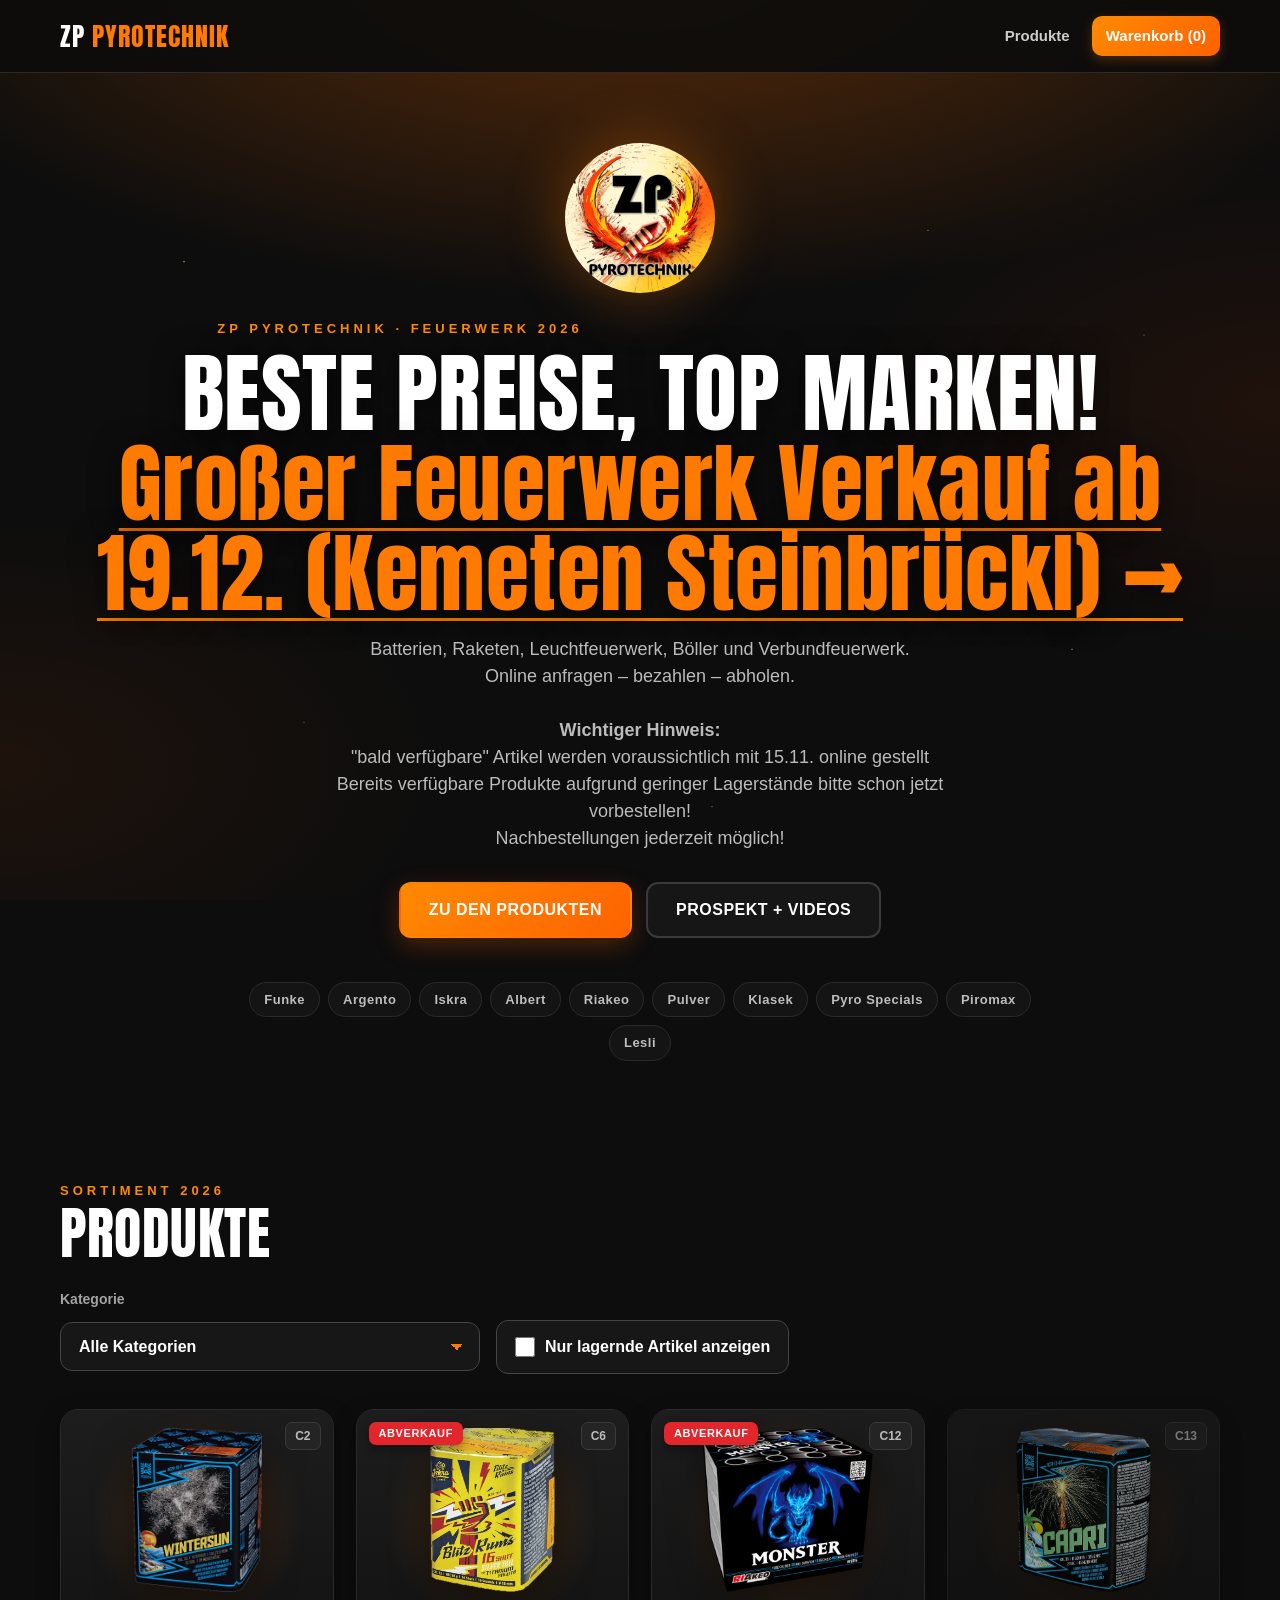
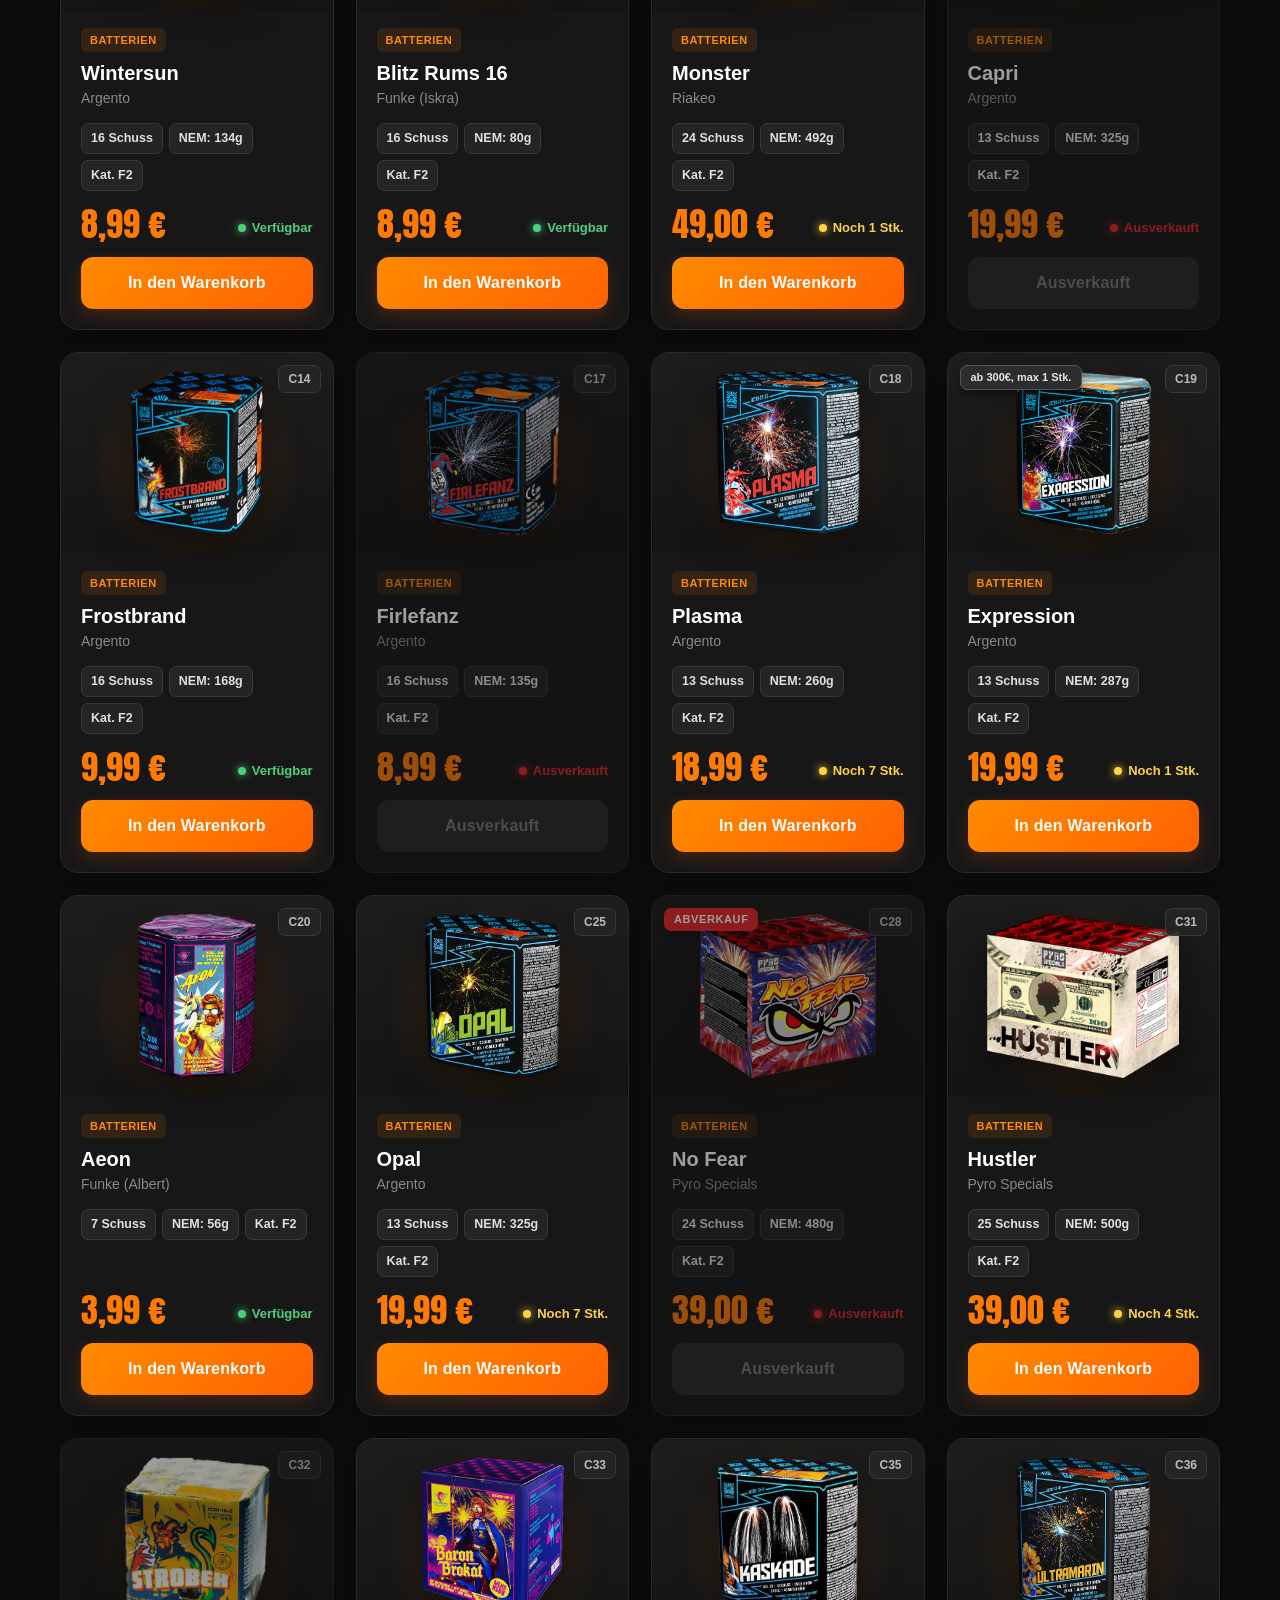
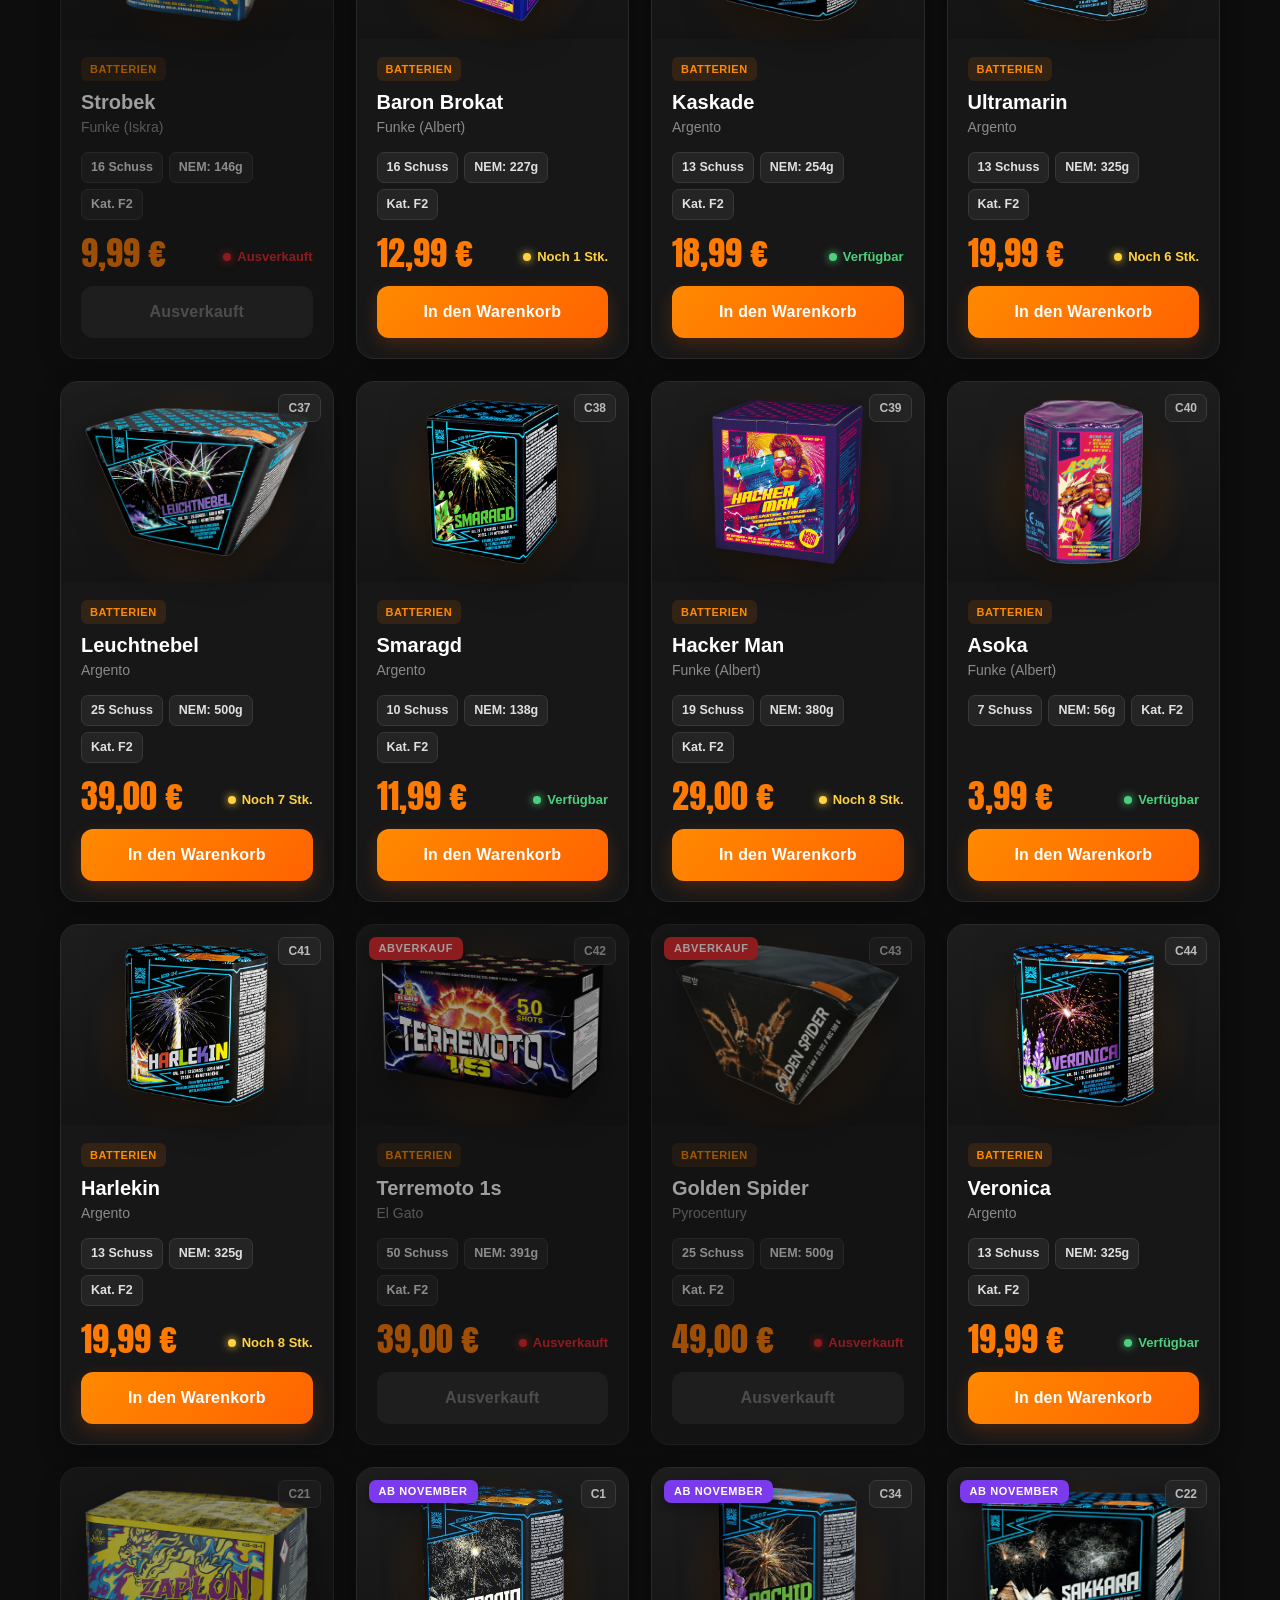
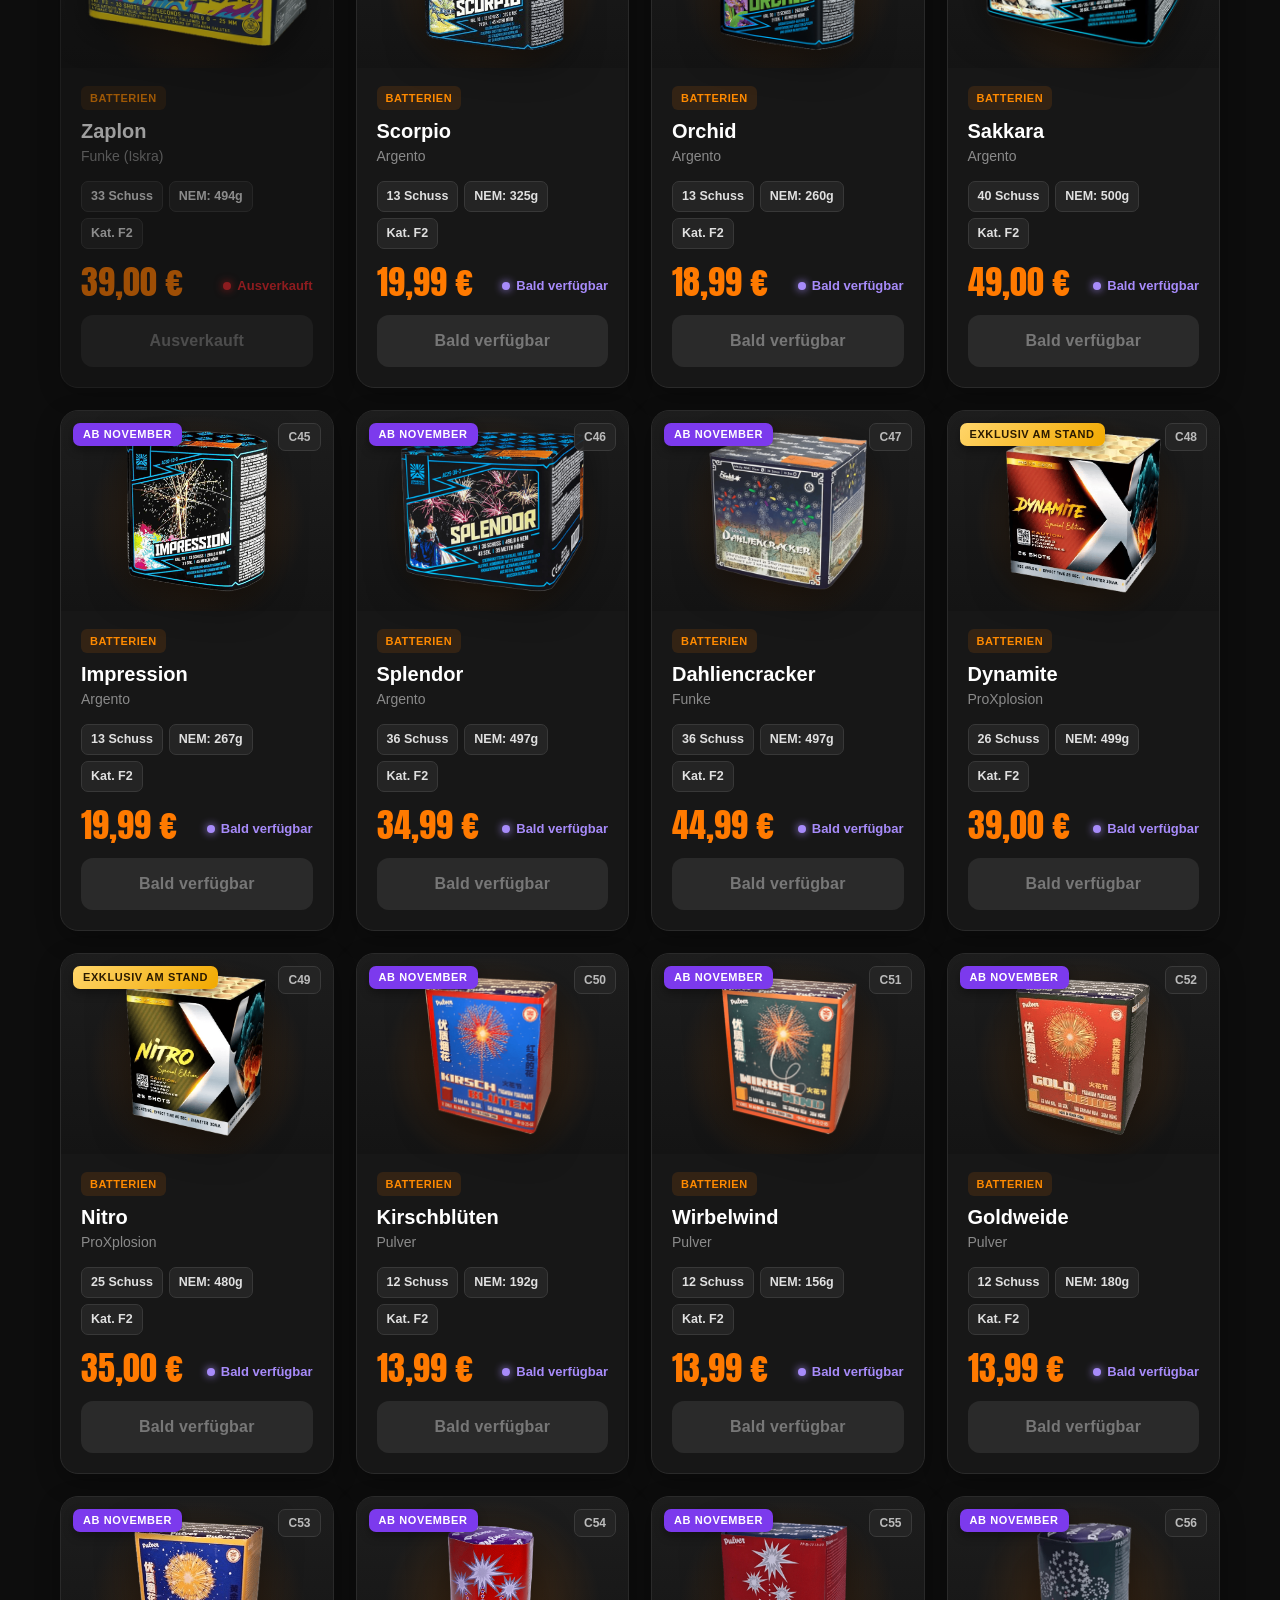
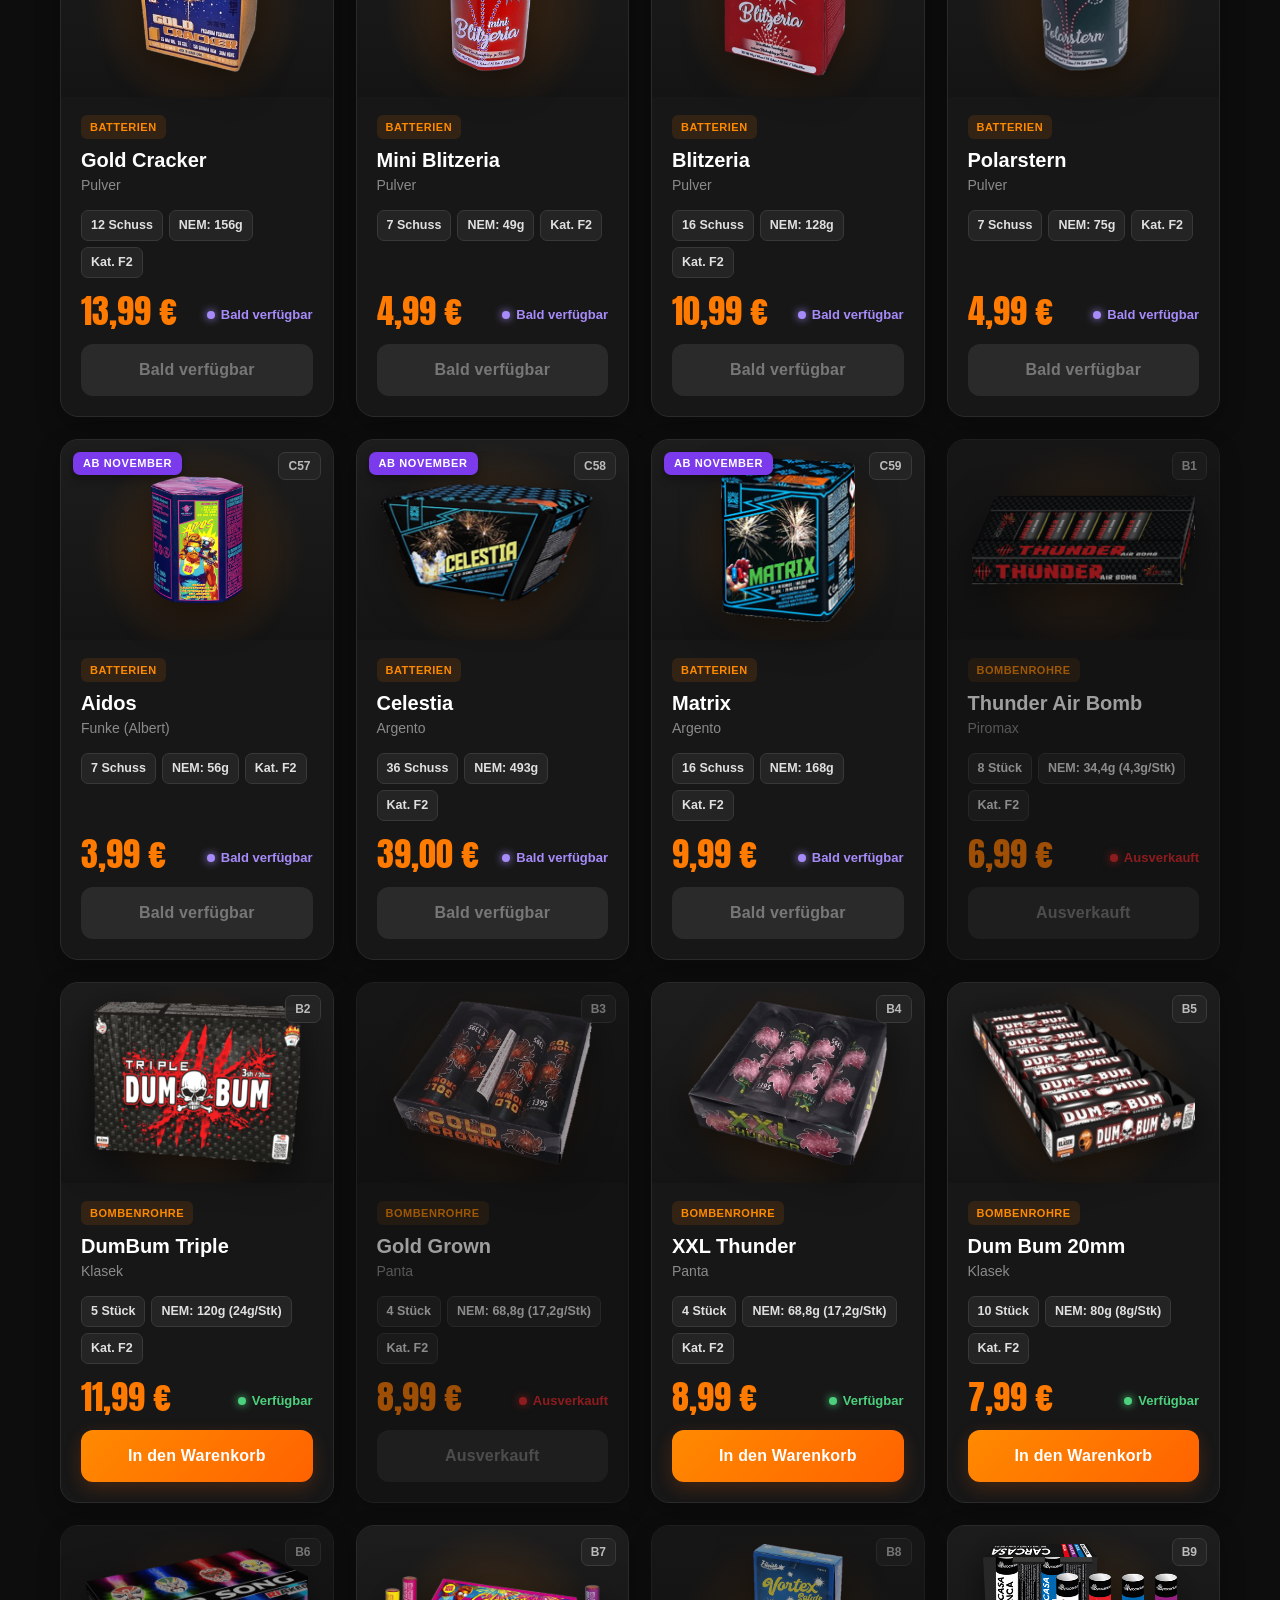
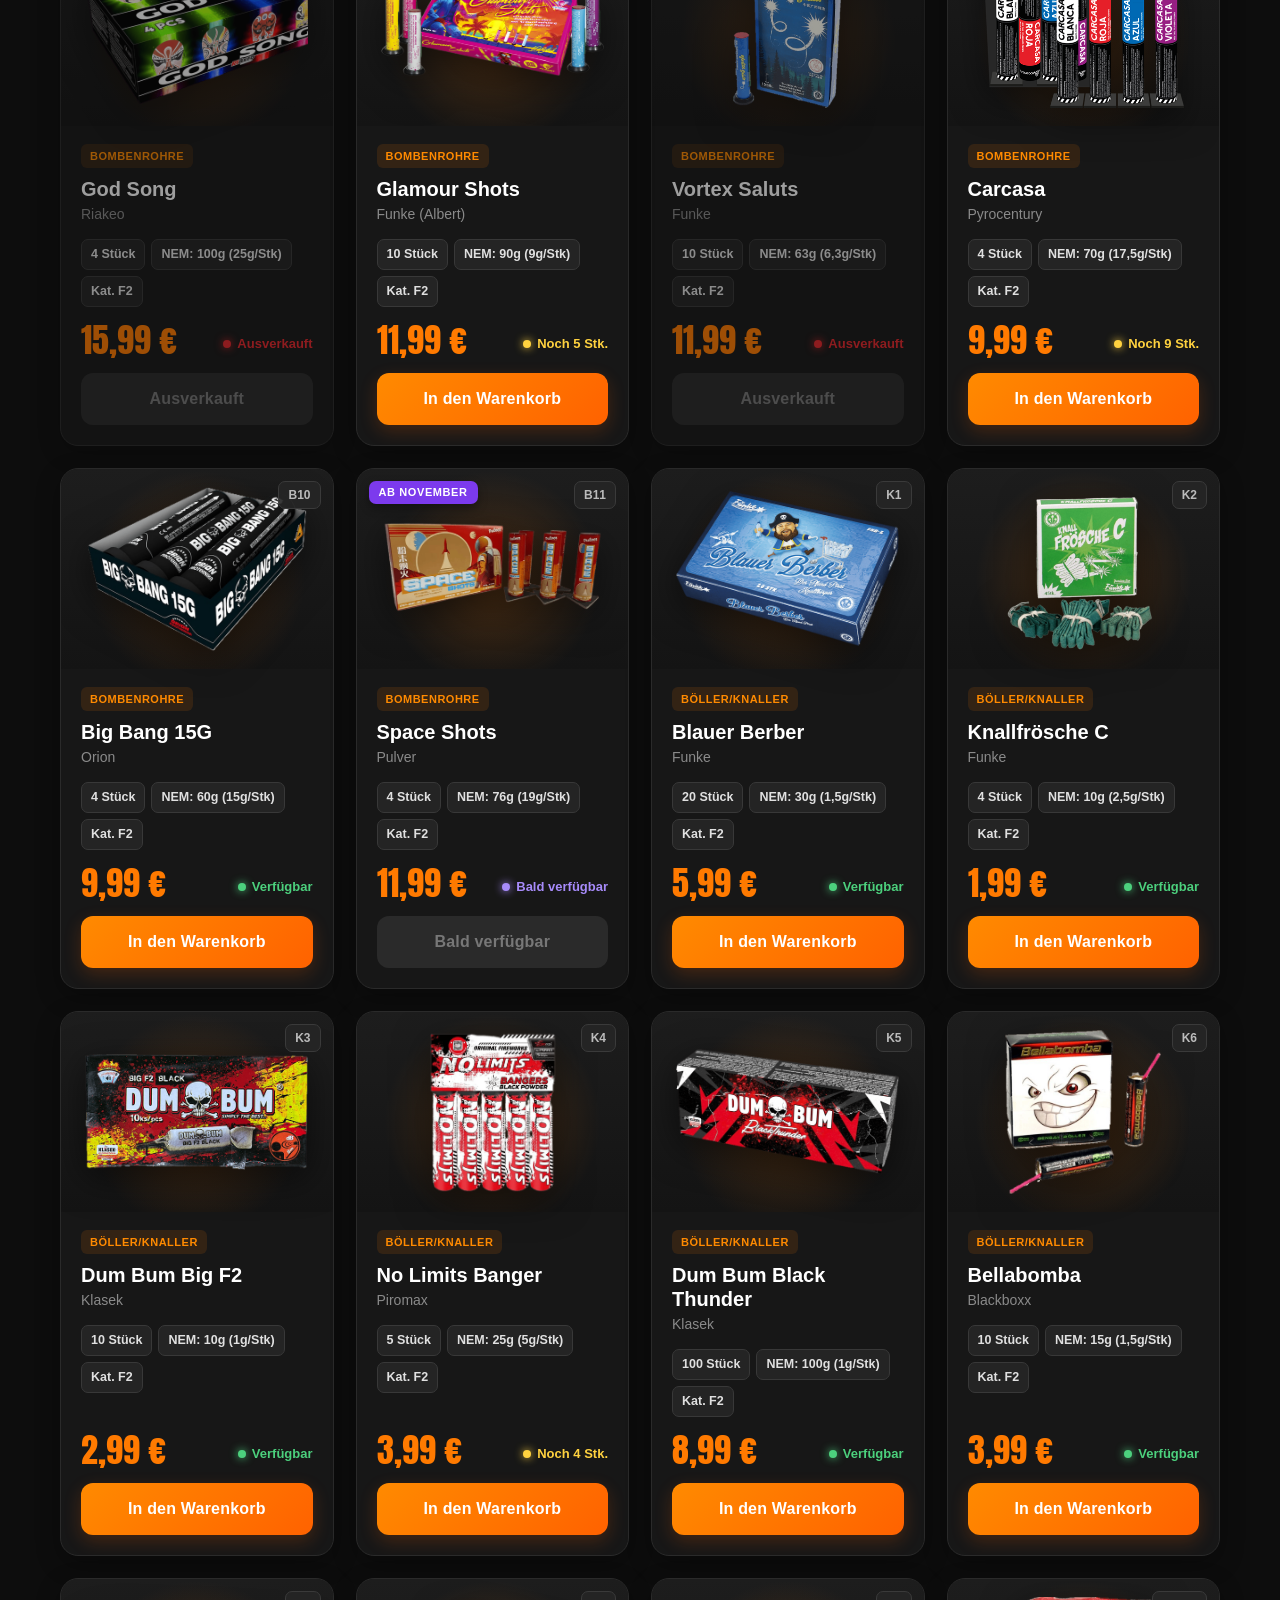
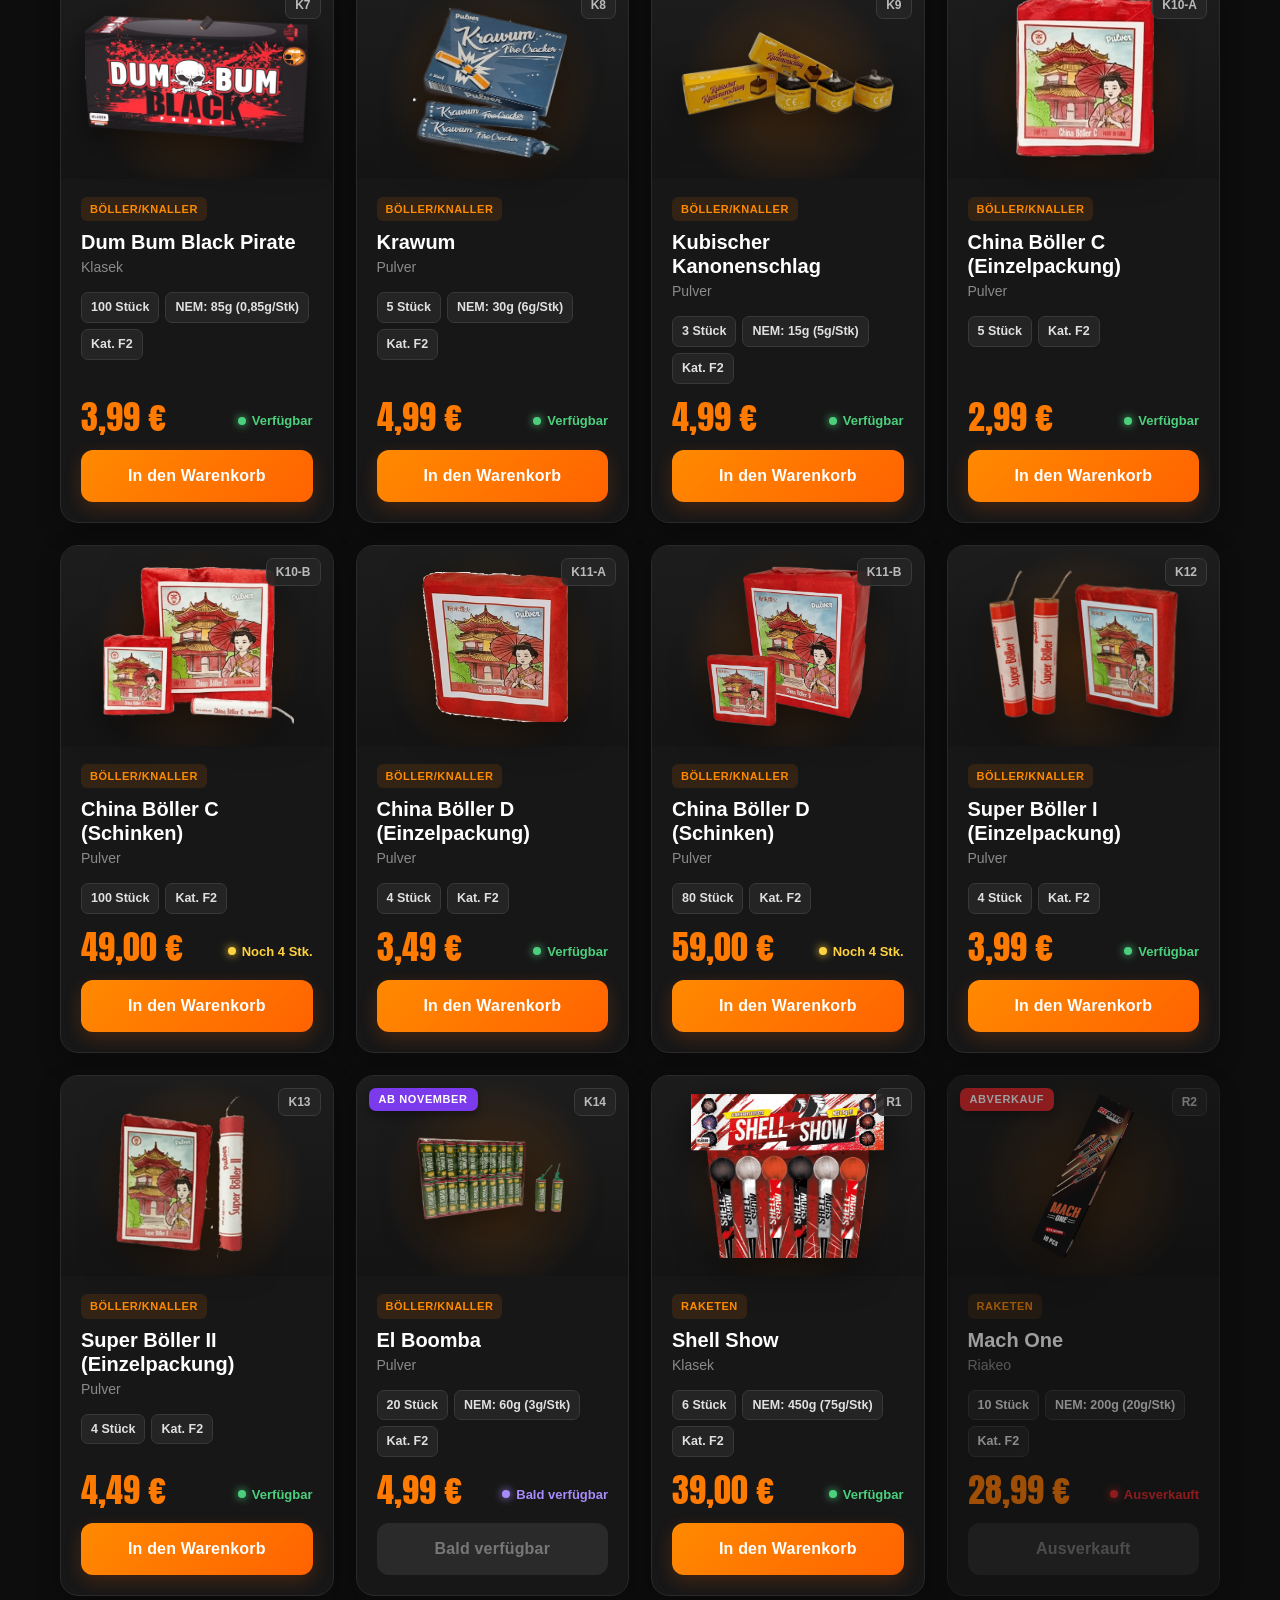
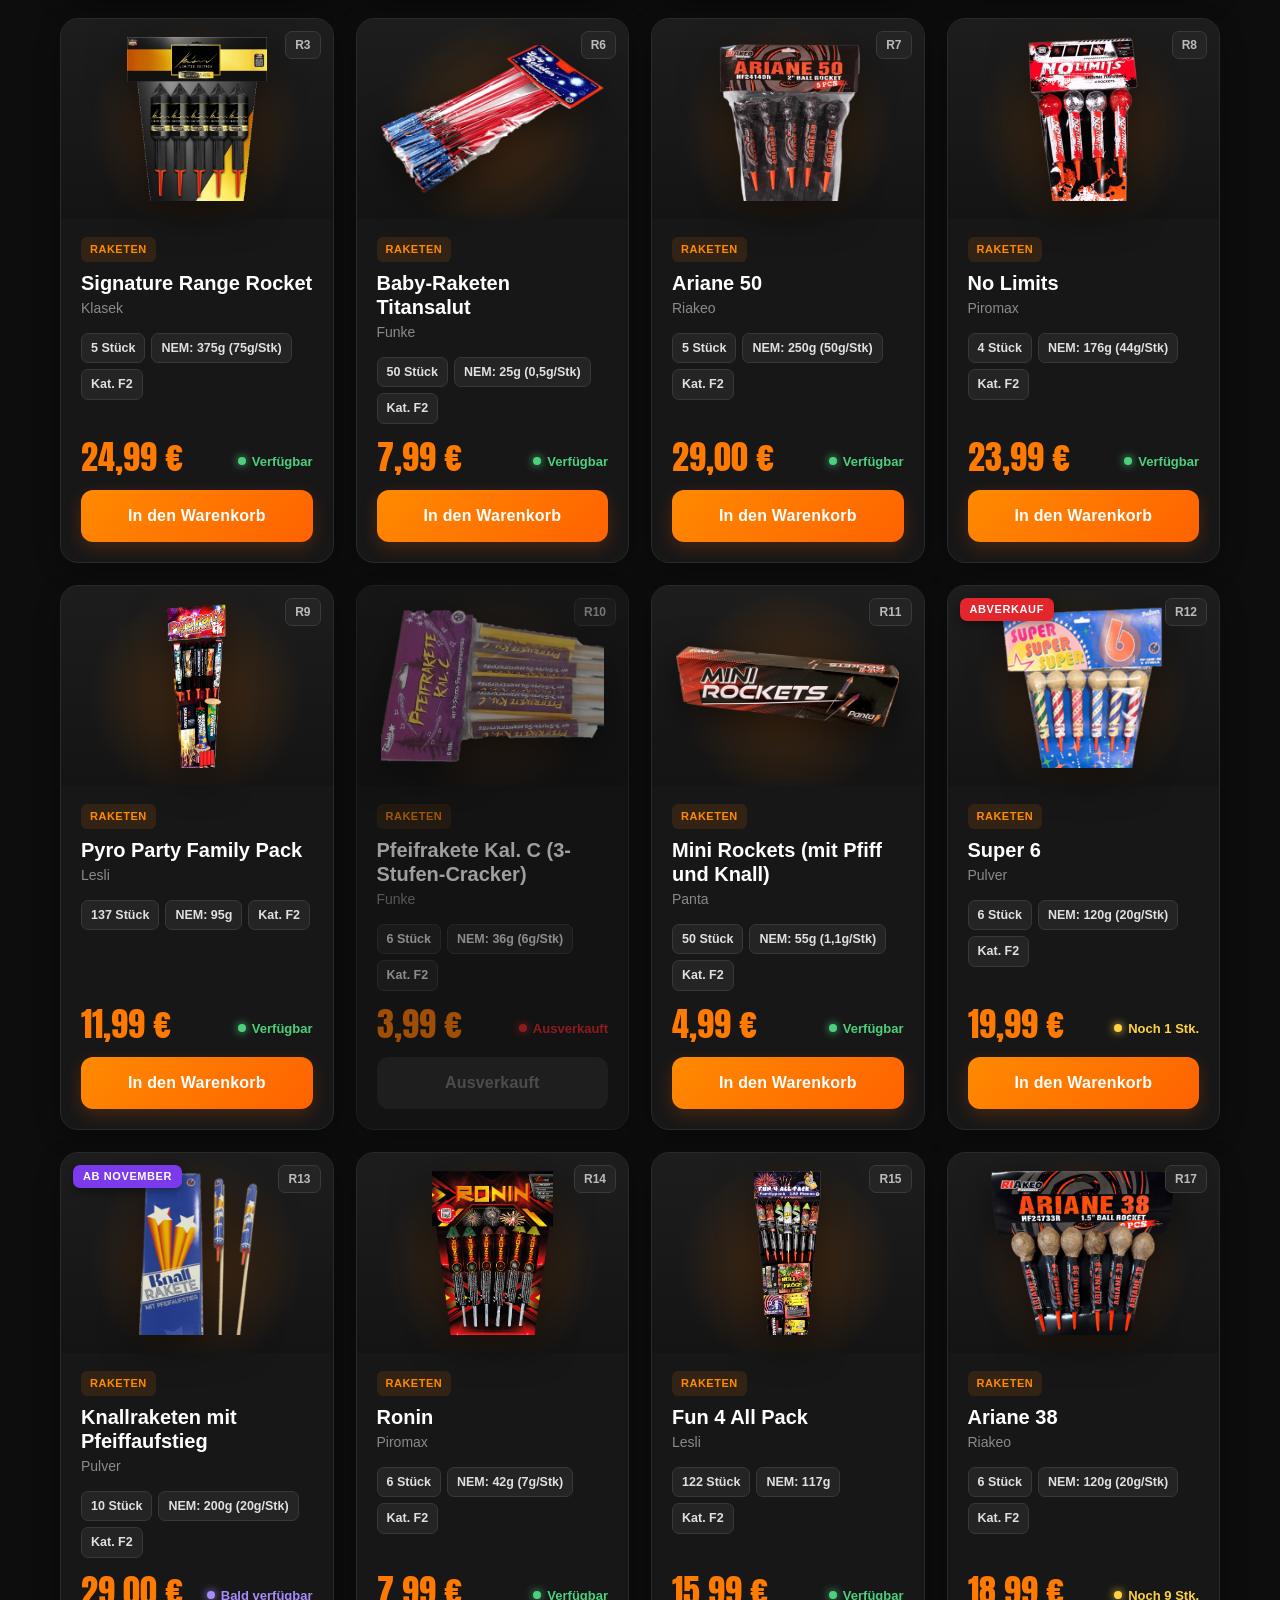
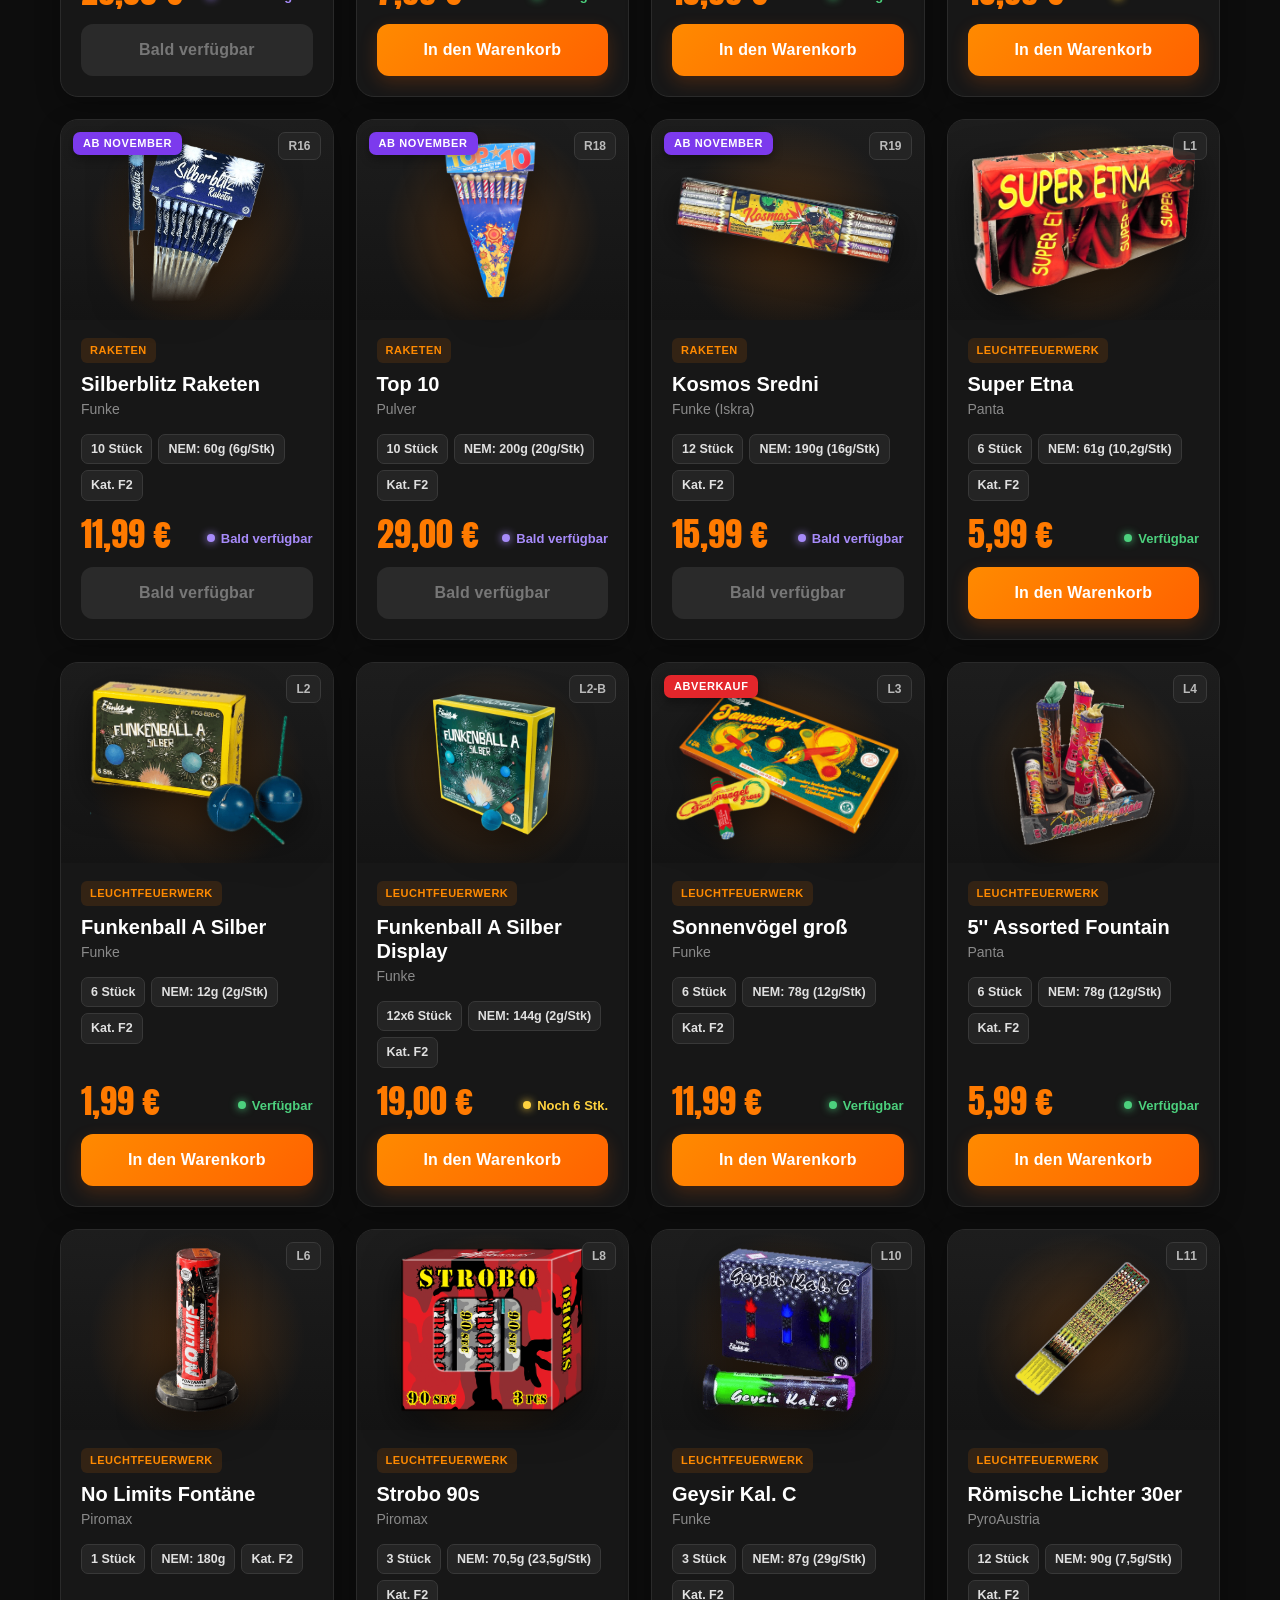
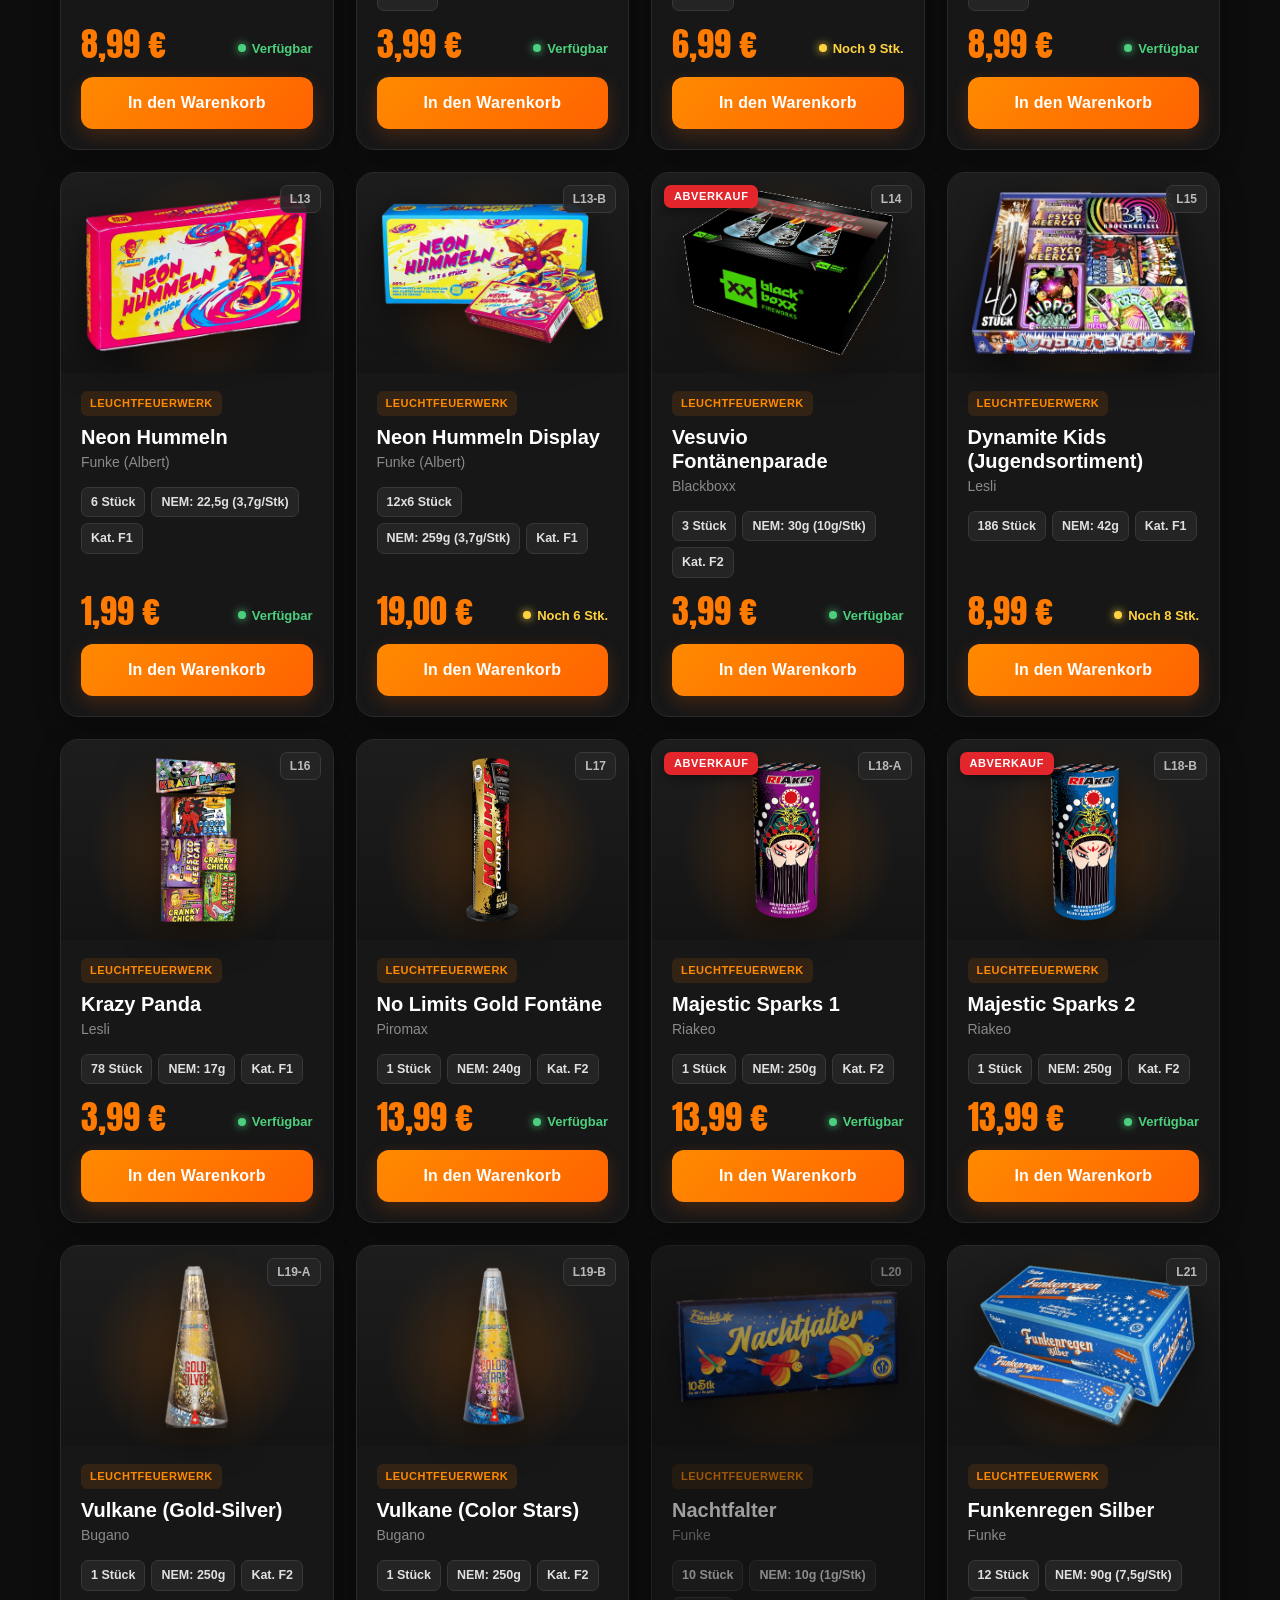
==== commit a25dc450: "Replace 'uvm.' with 'Piromax' and 'Lesli' in list" ====
--- a/index.html
+++ b/index.html
@@ -75,7 +75,8 @@
           <li>Pulver</li>
           <li>Klasek</li>
           <li>Pyro Specials</li>
-          <li>uvm.</li>
+          <li>Piromax</li>
+          <li>Lesli</li>
         </ul>
 
       </div>
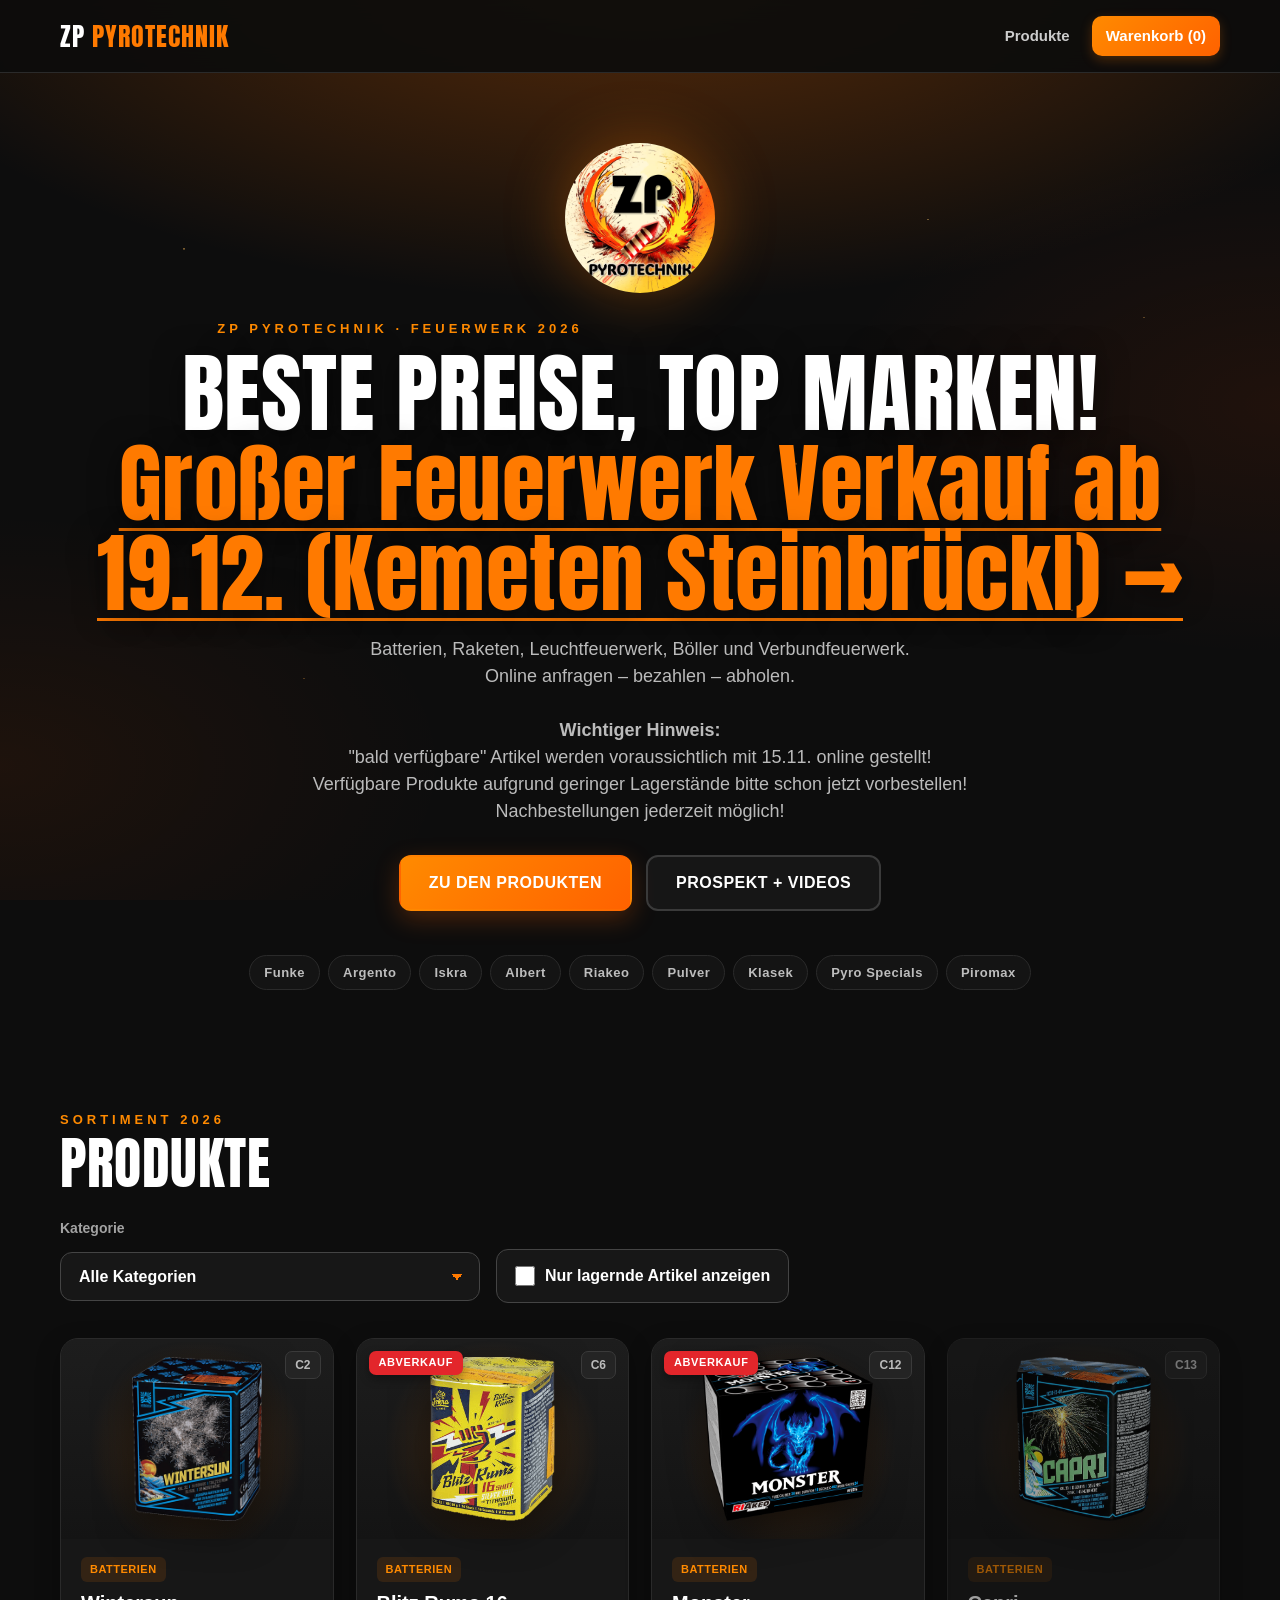
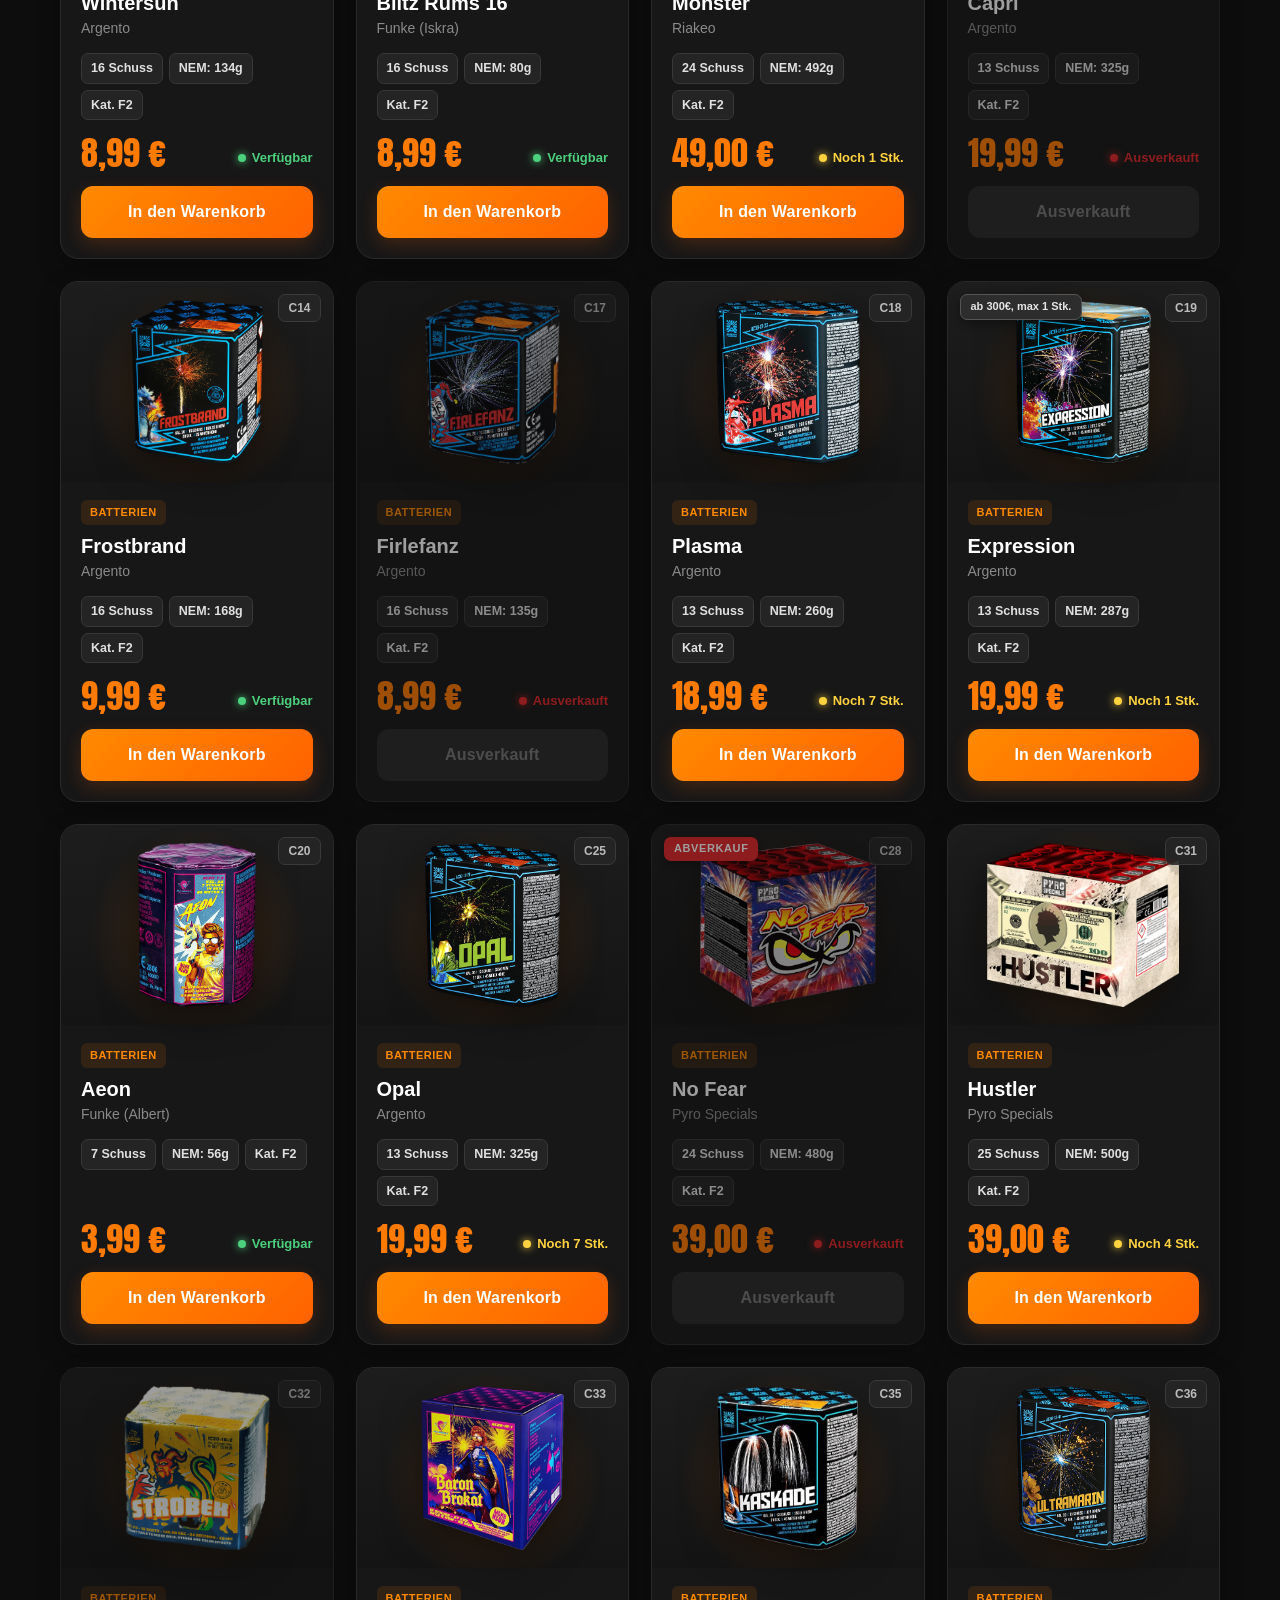
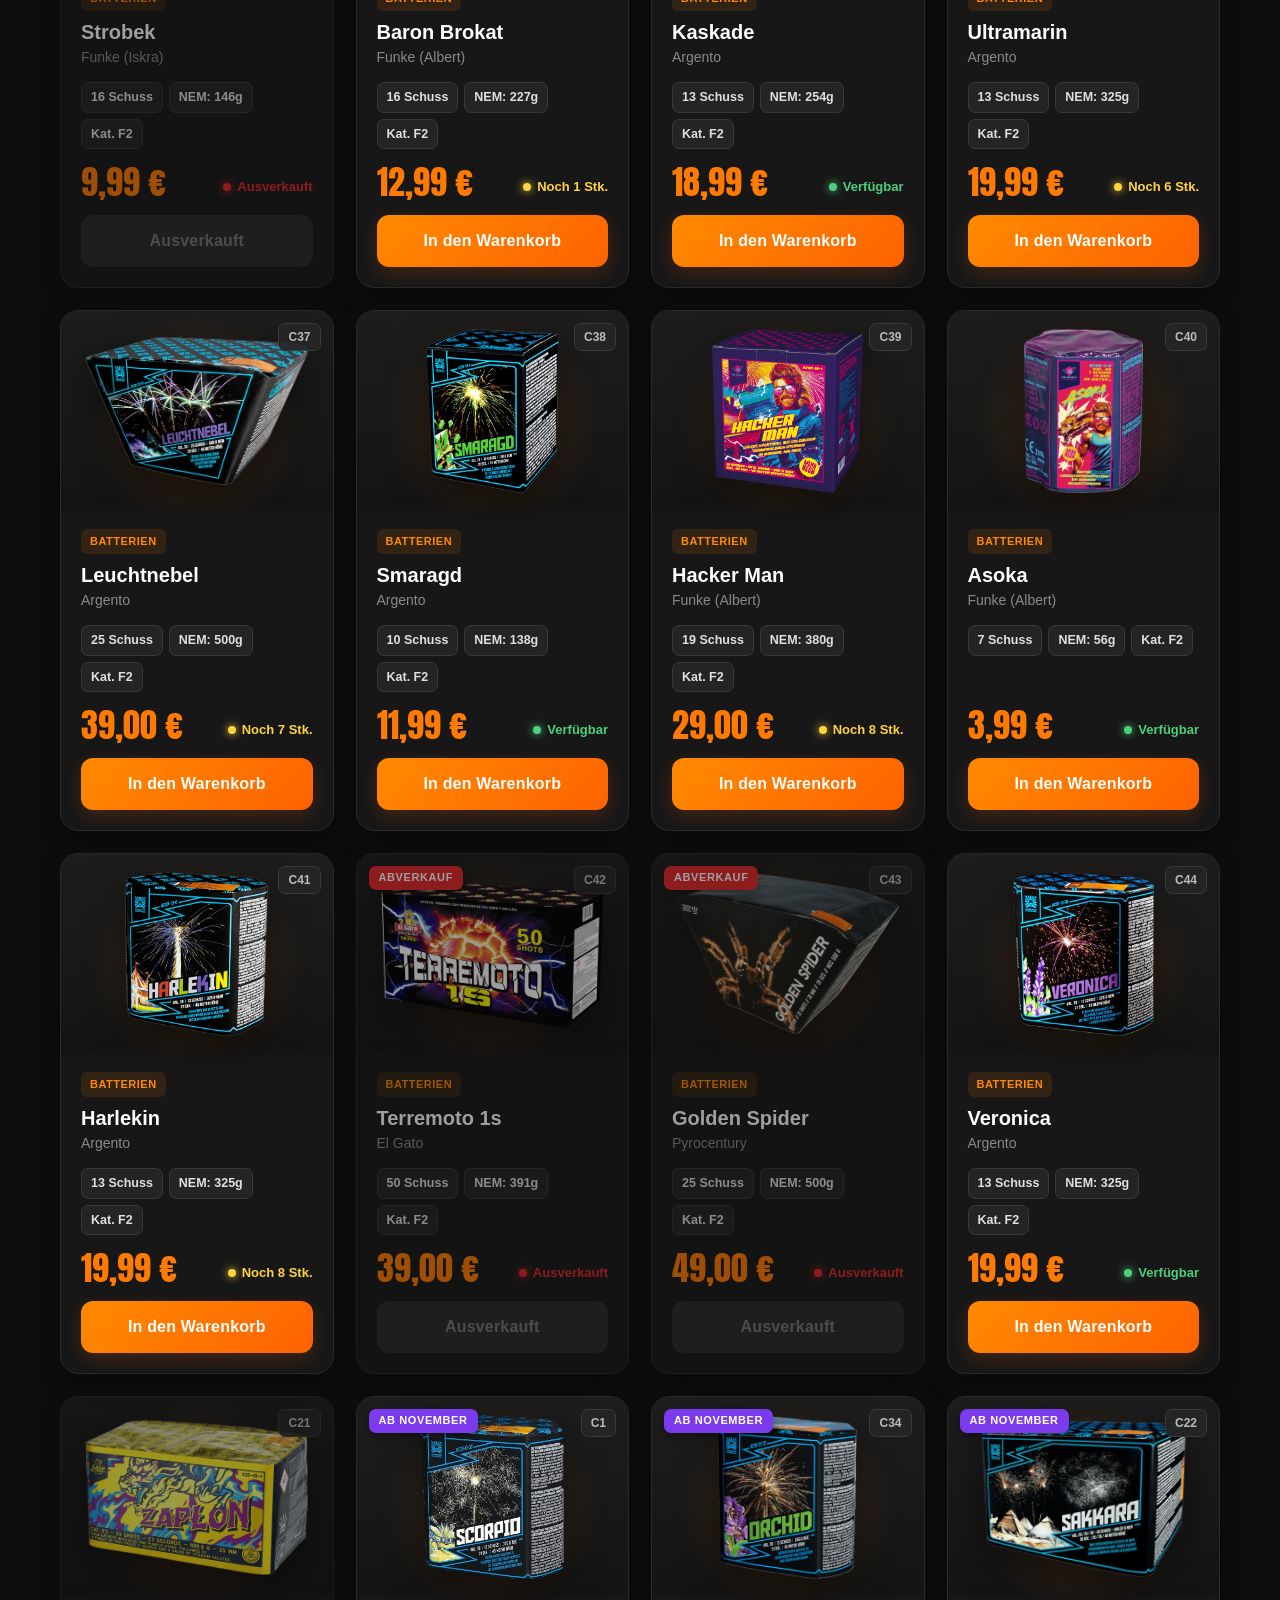
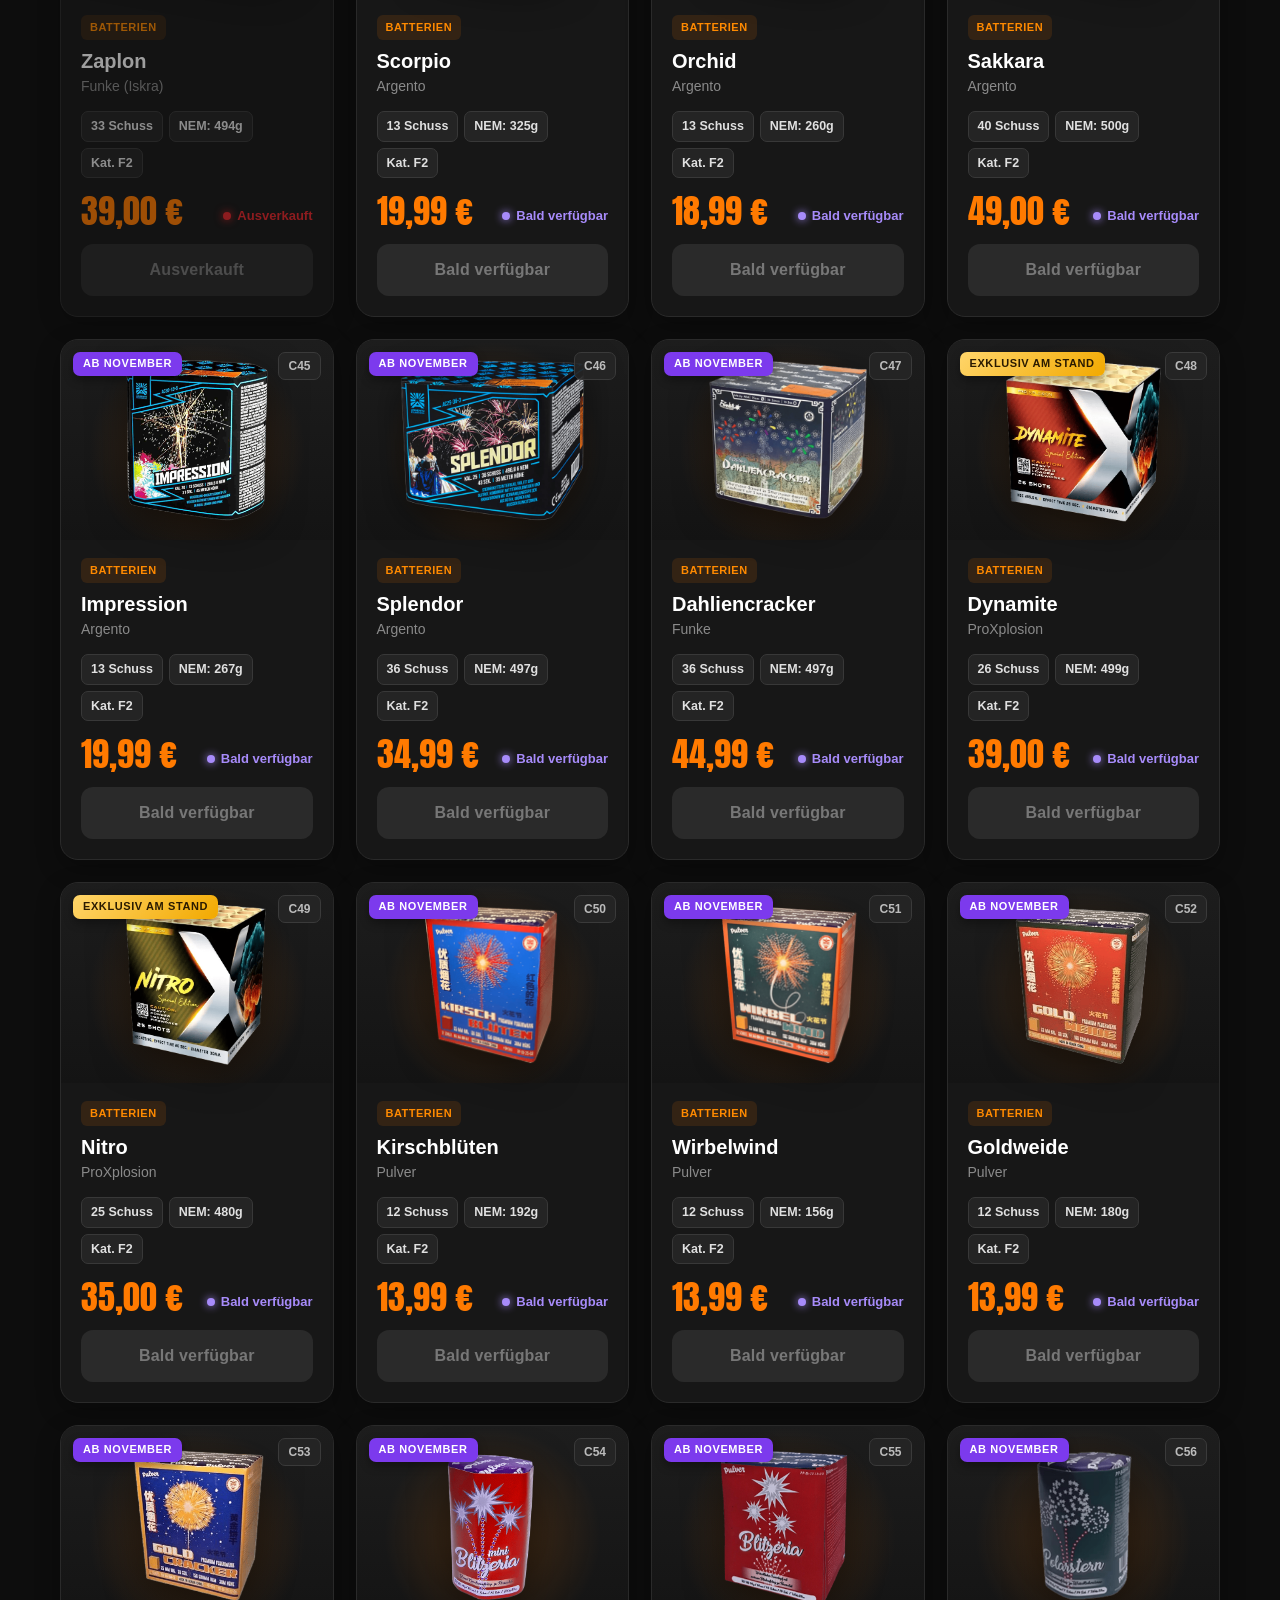
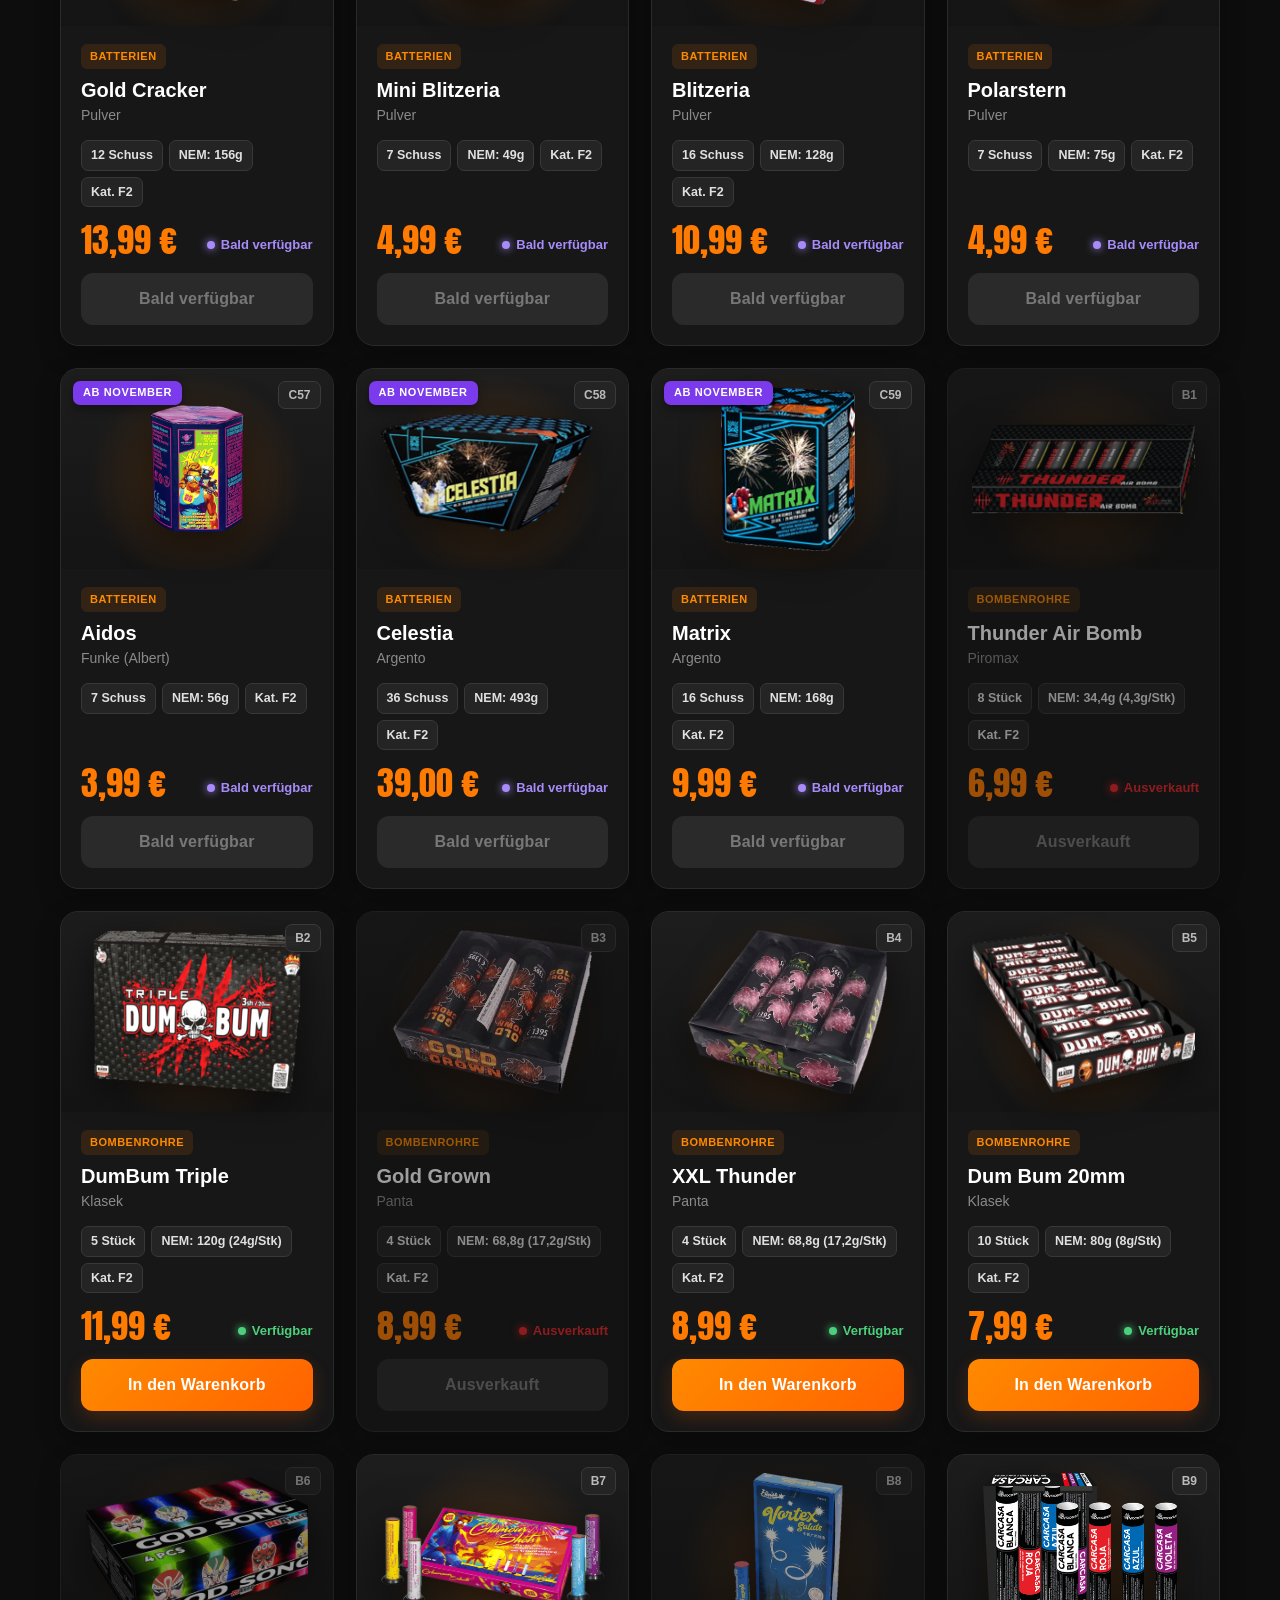
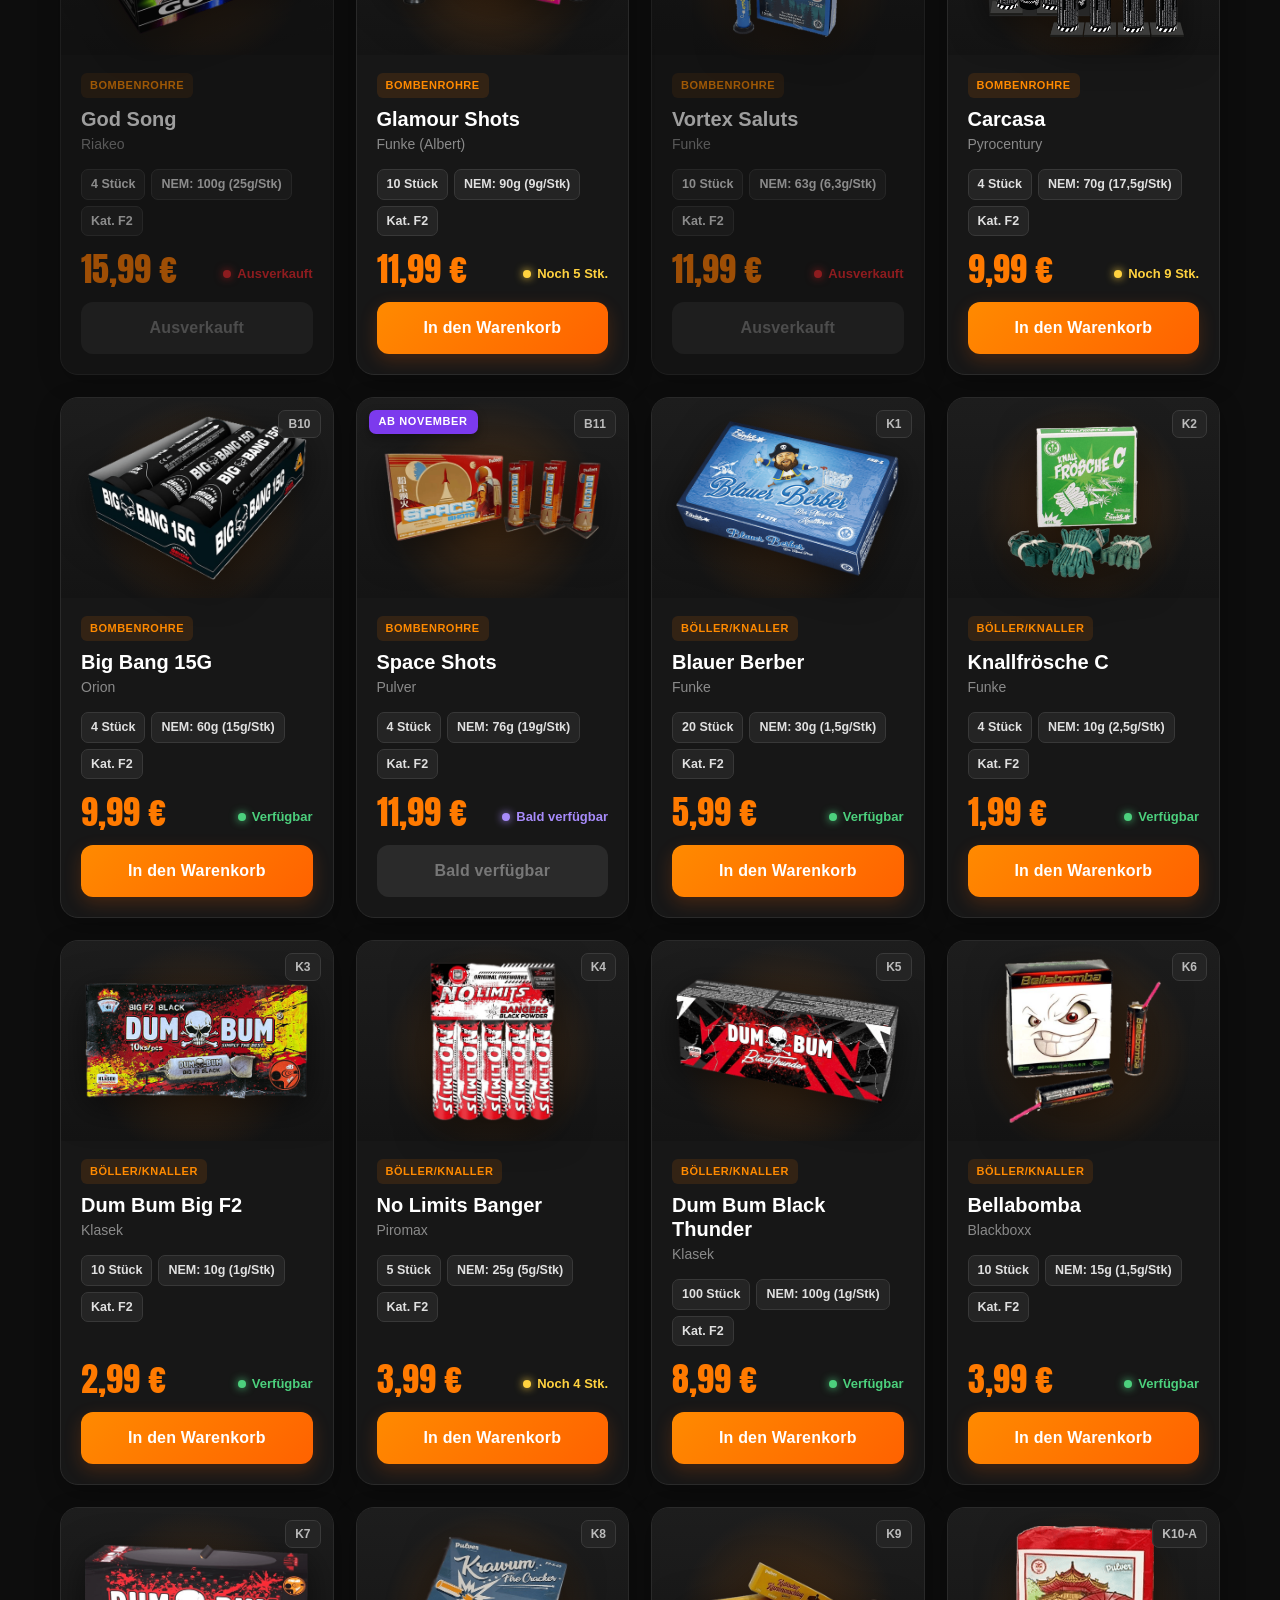
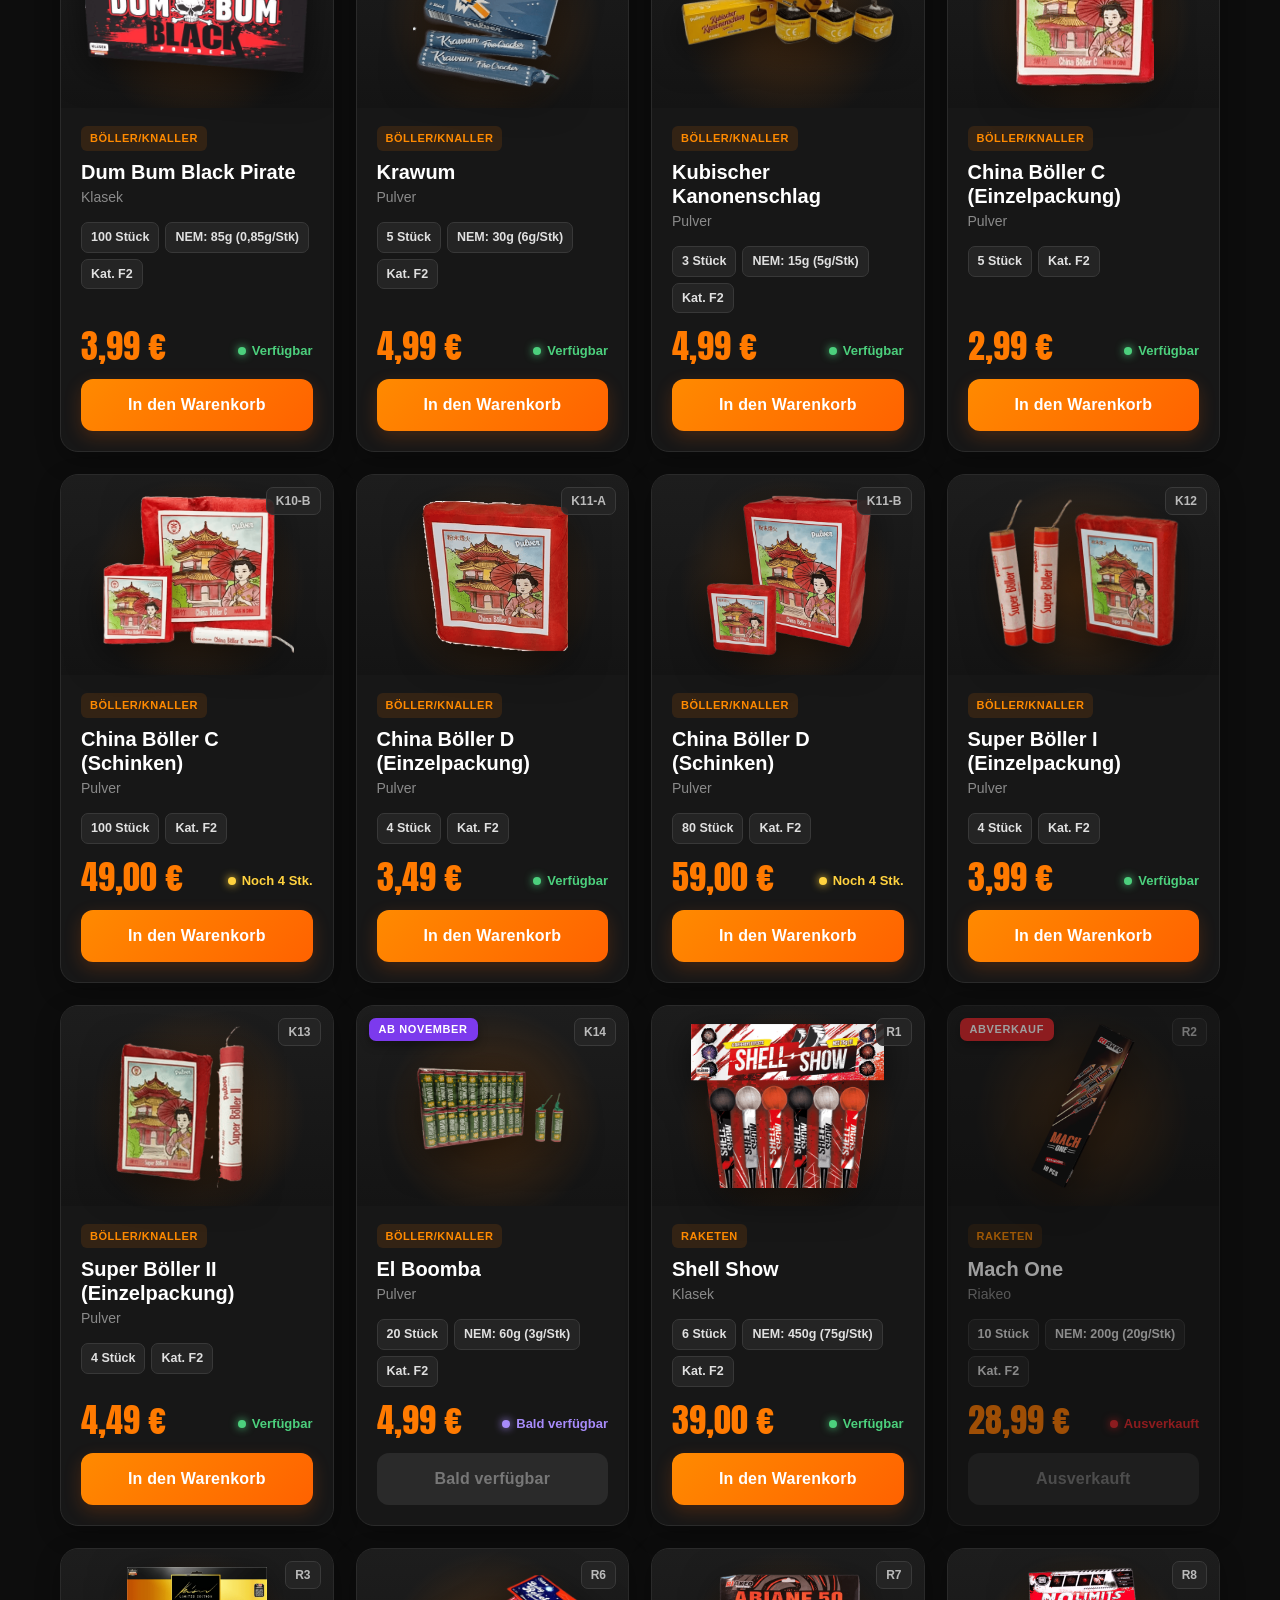
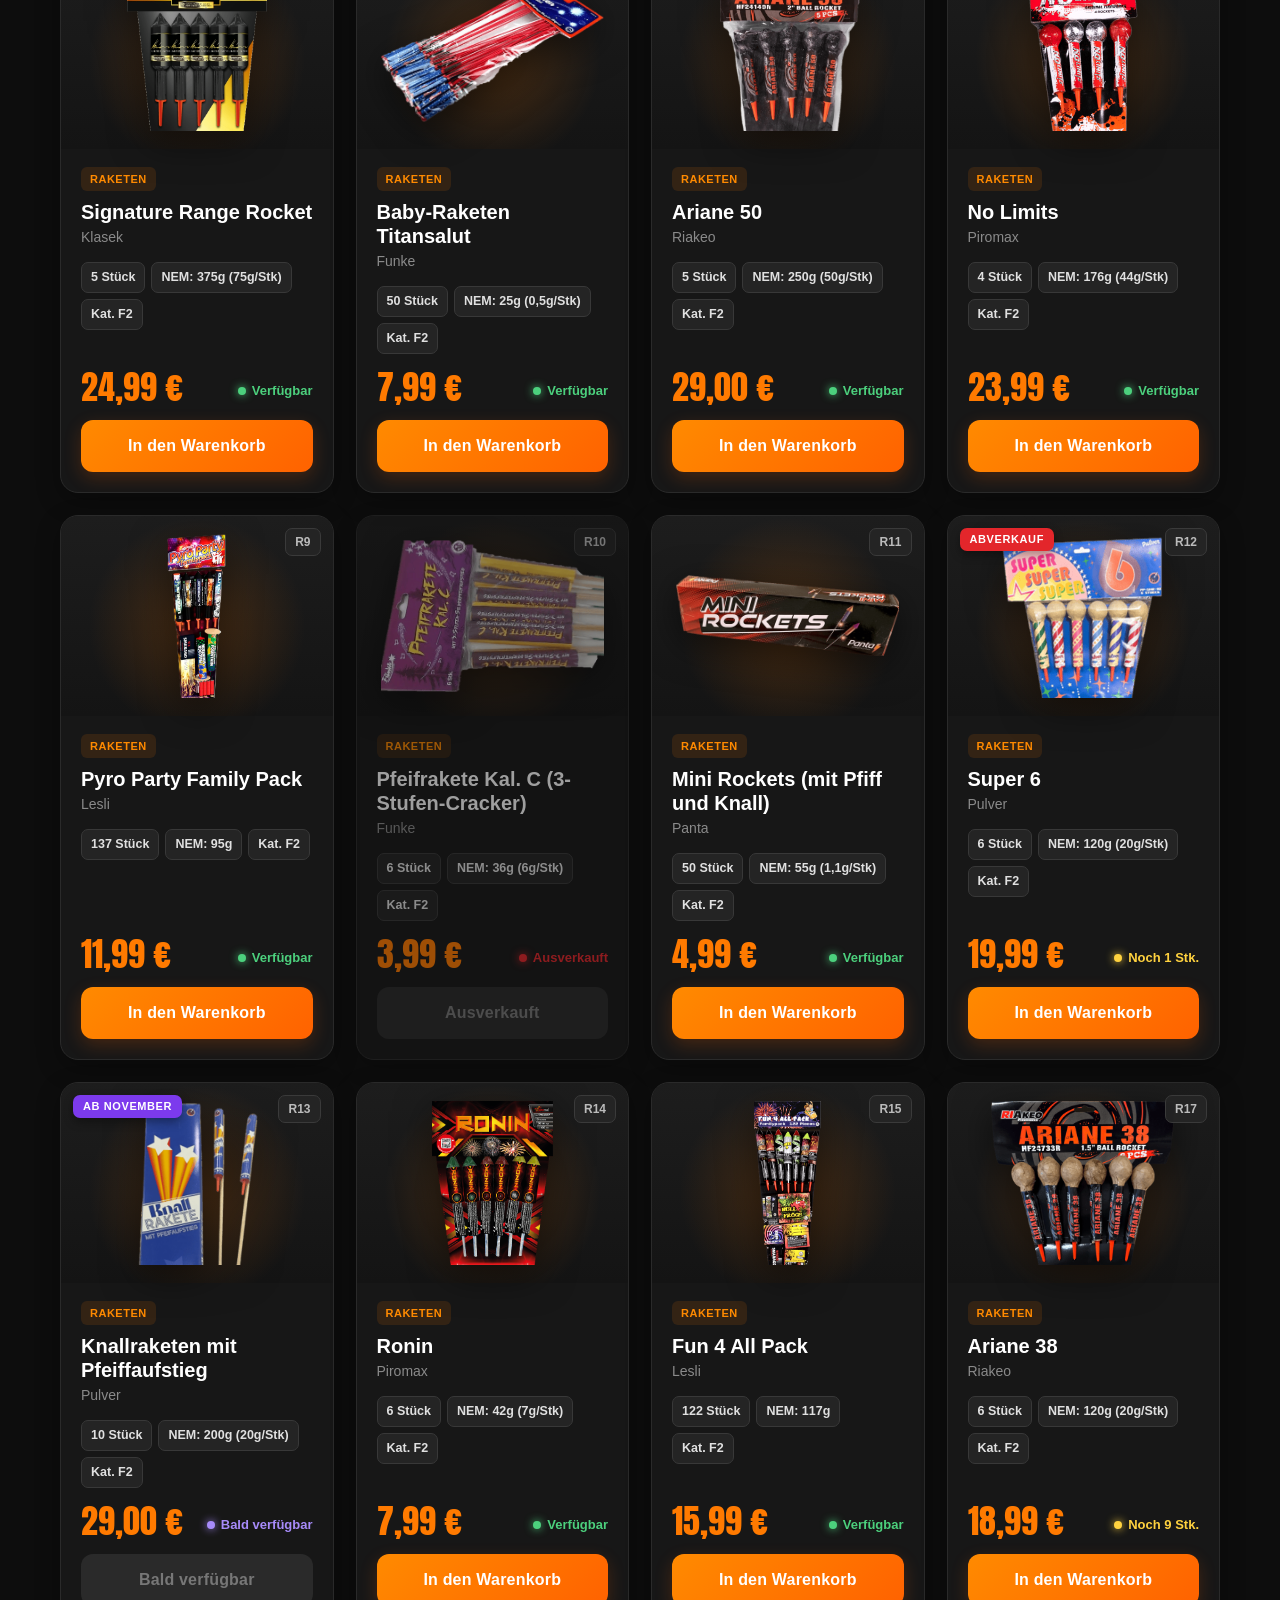
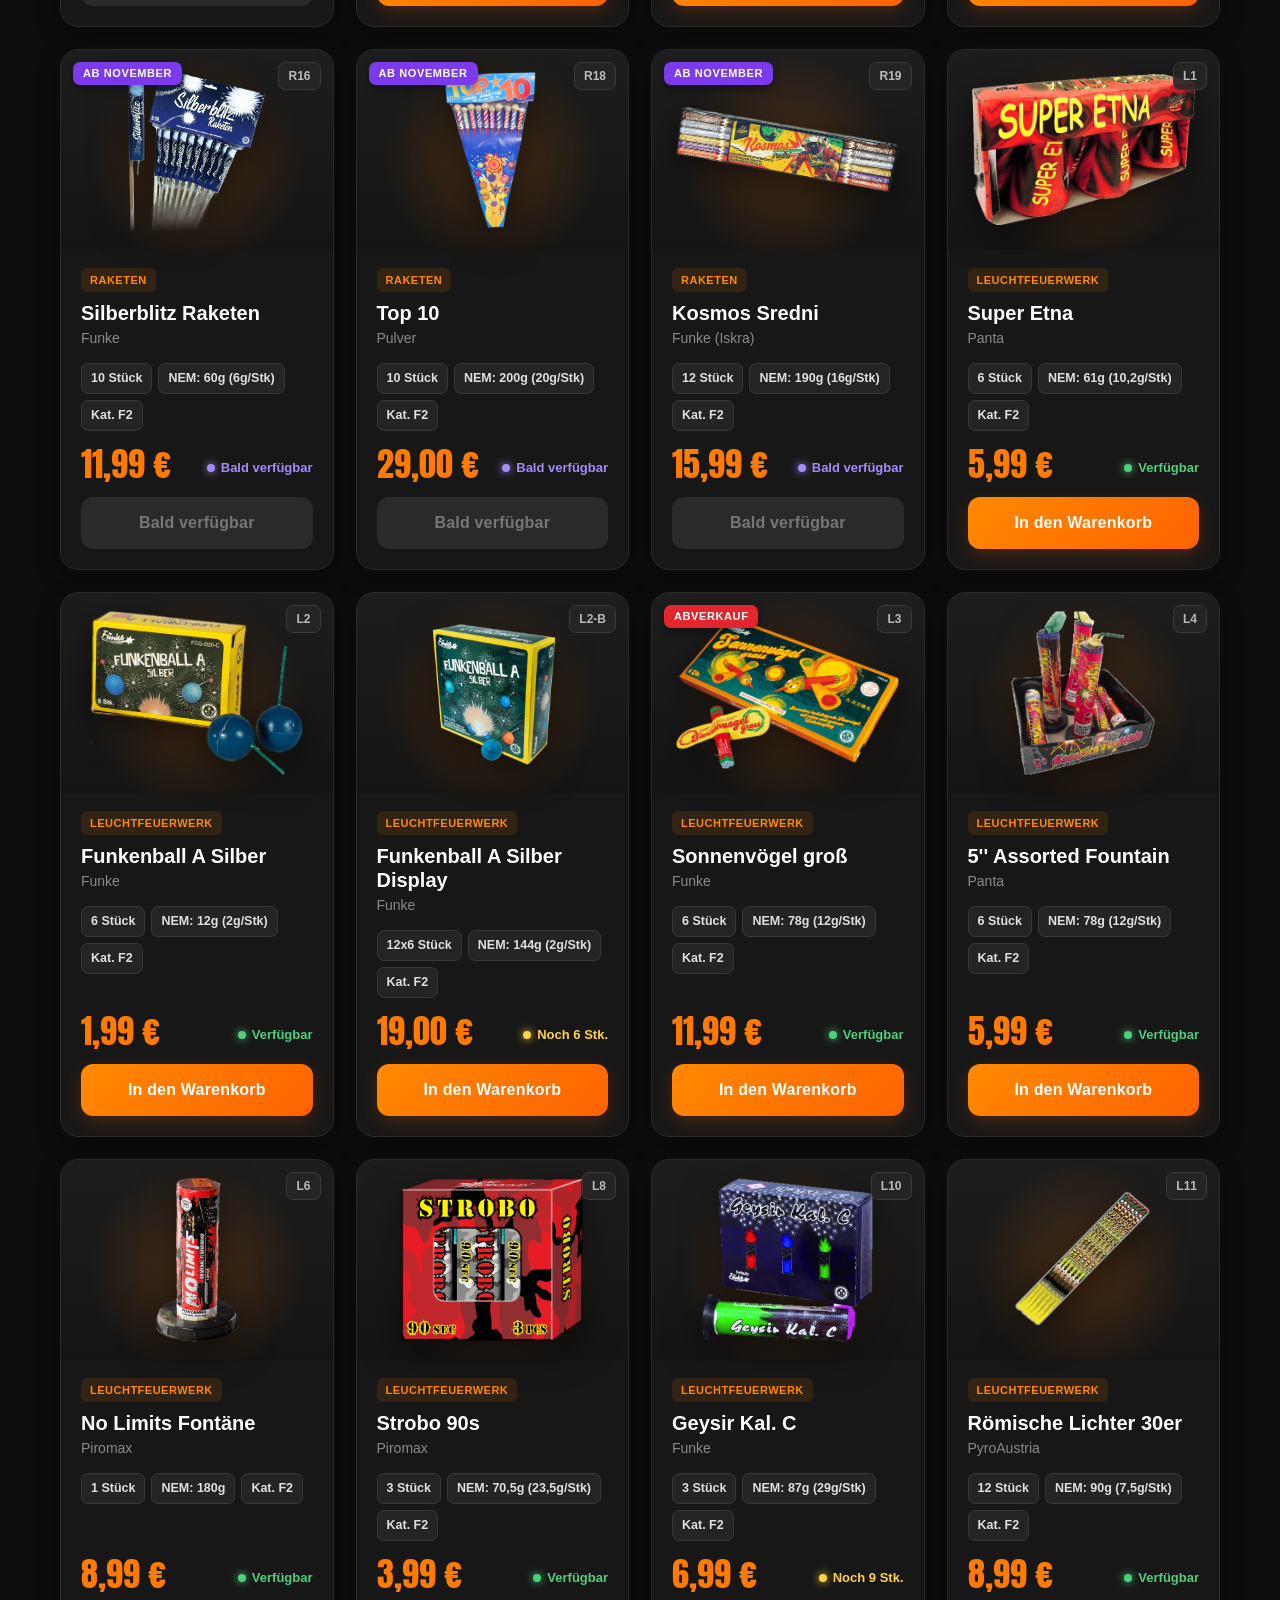
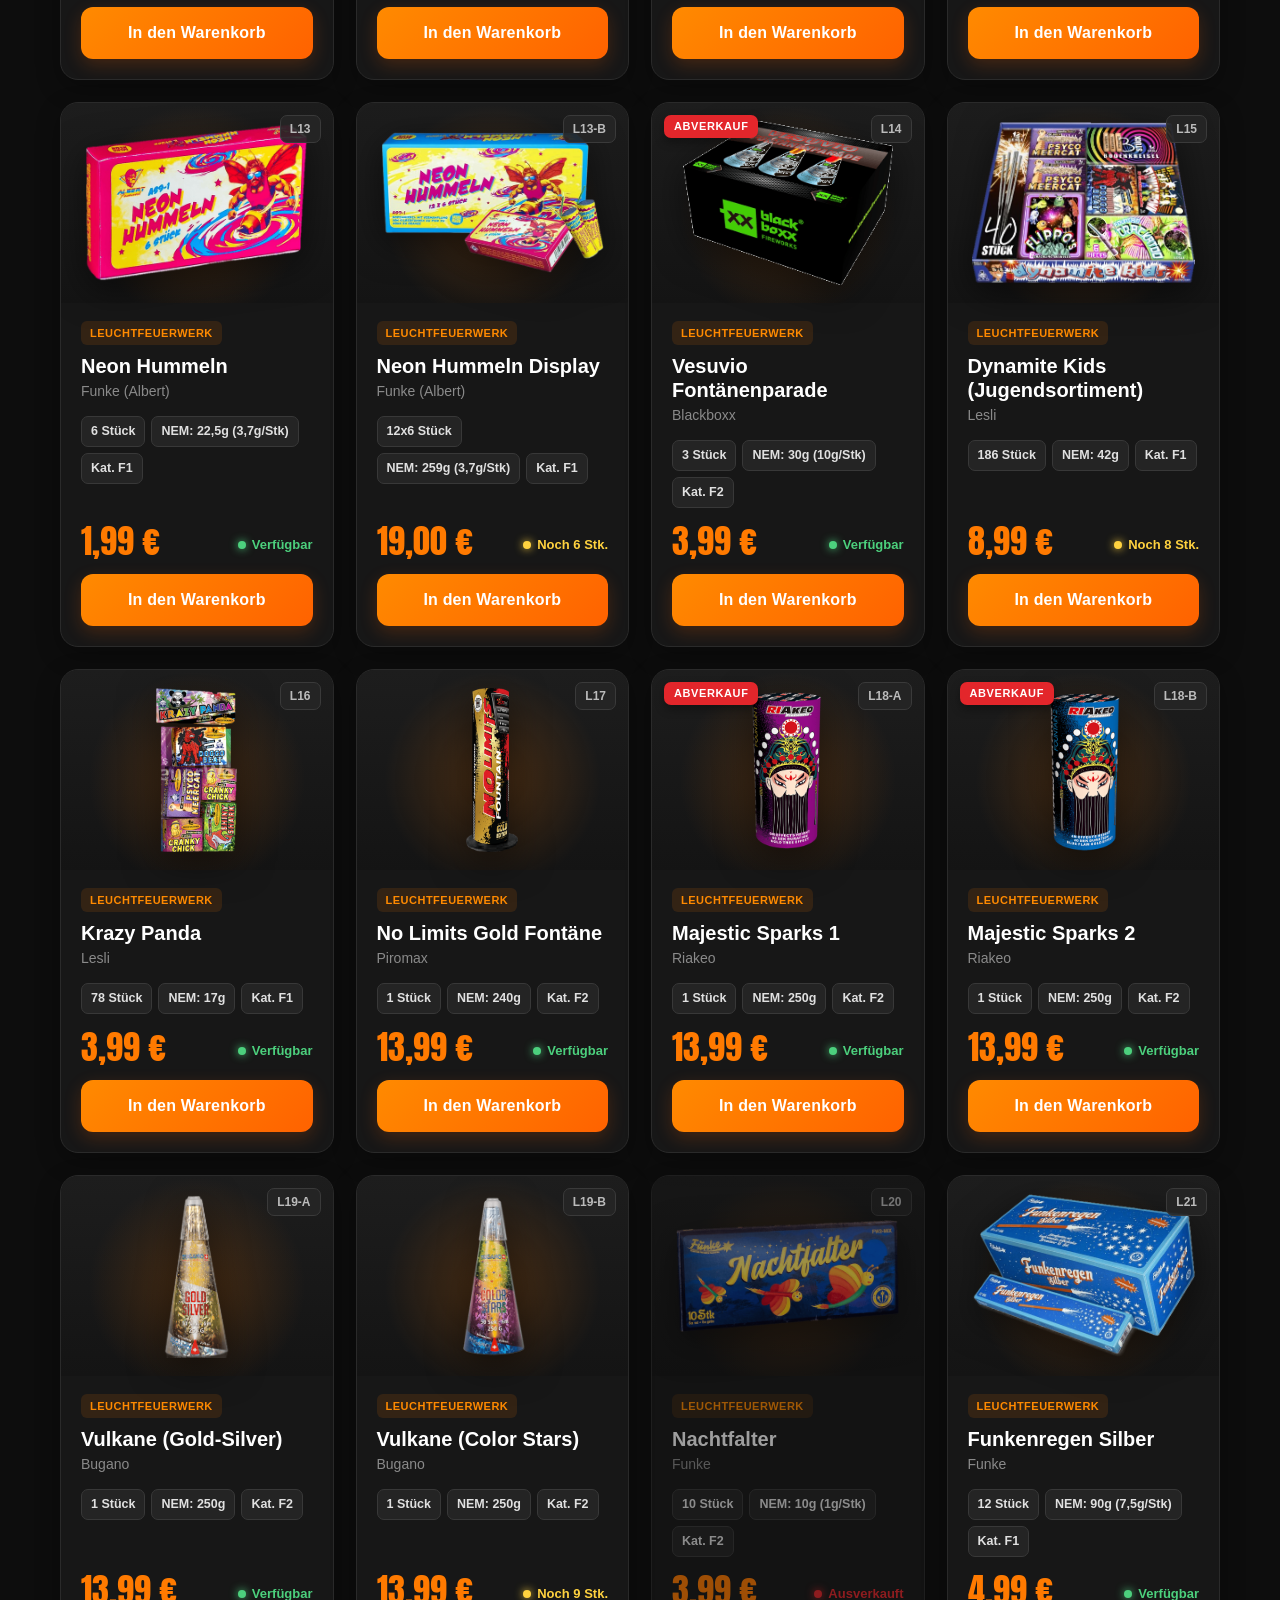
==== commit e398dd46: "Fix HTML formatting and update warning message" ====
--- a/index.html
+++ b/index.html
@@ -52,8 +52,8 @@
         <p>
           Batterien, Raketen, Leuchtfeuerwerk, Böller und Verbundfeuerwerk.<br>
           Online anfragen – bezahlen – abholen.<br><br>
-          <b>Wichtiger Hinweis:</b><br> "bald verfügbare" Artikel werden voraussichtlich mit 15.11. online gestellt<br>
-          Bereits verfügbare Produkte aufgrund geringer Lagerstände bitte schon jetzt vorbestellen!<br> Nachbestellungen jederzeit möglich!
+          <b>Wichtiger Hinweis:</b><br> "bald verfügbare" Artikel werden voraussichtlich mit 15.11. online gestellt!<br>
+          Verfügbare Produkte aufgrund geringer Lagerstände bitte schon jetzt vorbestellen!<br> Nachbestellungen jederzeit möglich!
         </p>
 
         <div class="hero-buttons">
@@ -76,7 +76,6 @@
           <li>Klasek</li>
           <li>Pyro Specials</li>
           <li>Piromax</li>
-          <li>Lesli</li>
         </ul>
 
       </div>
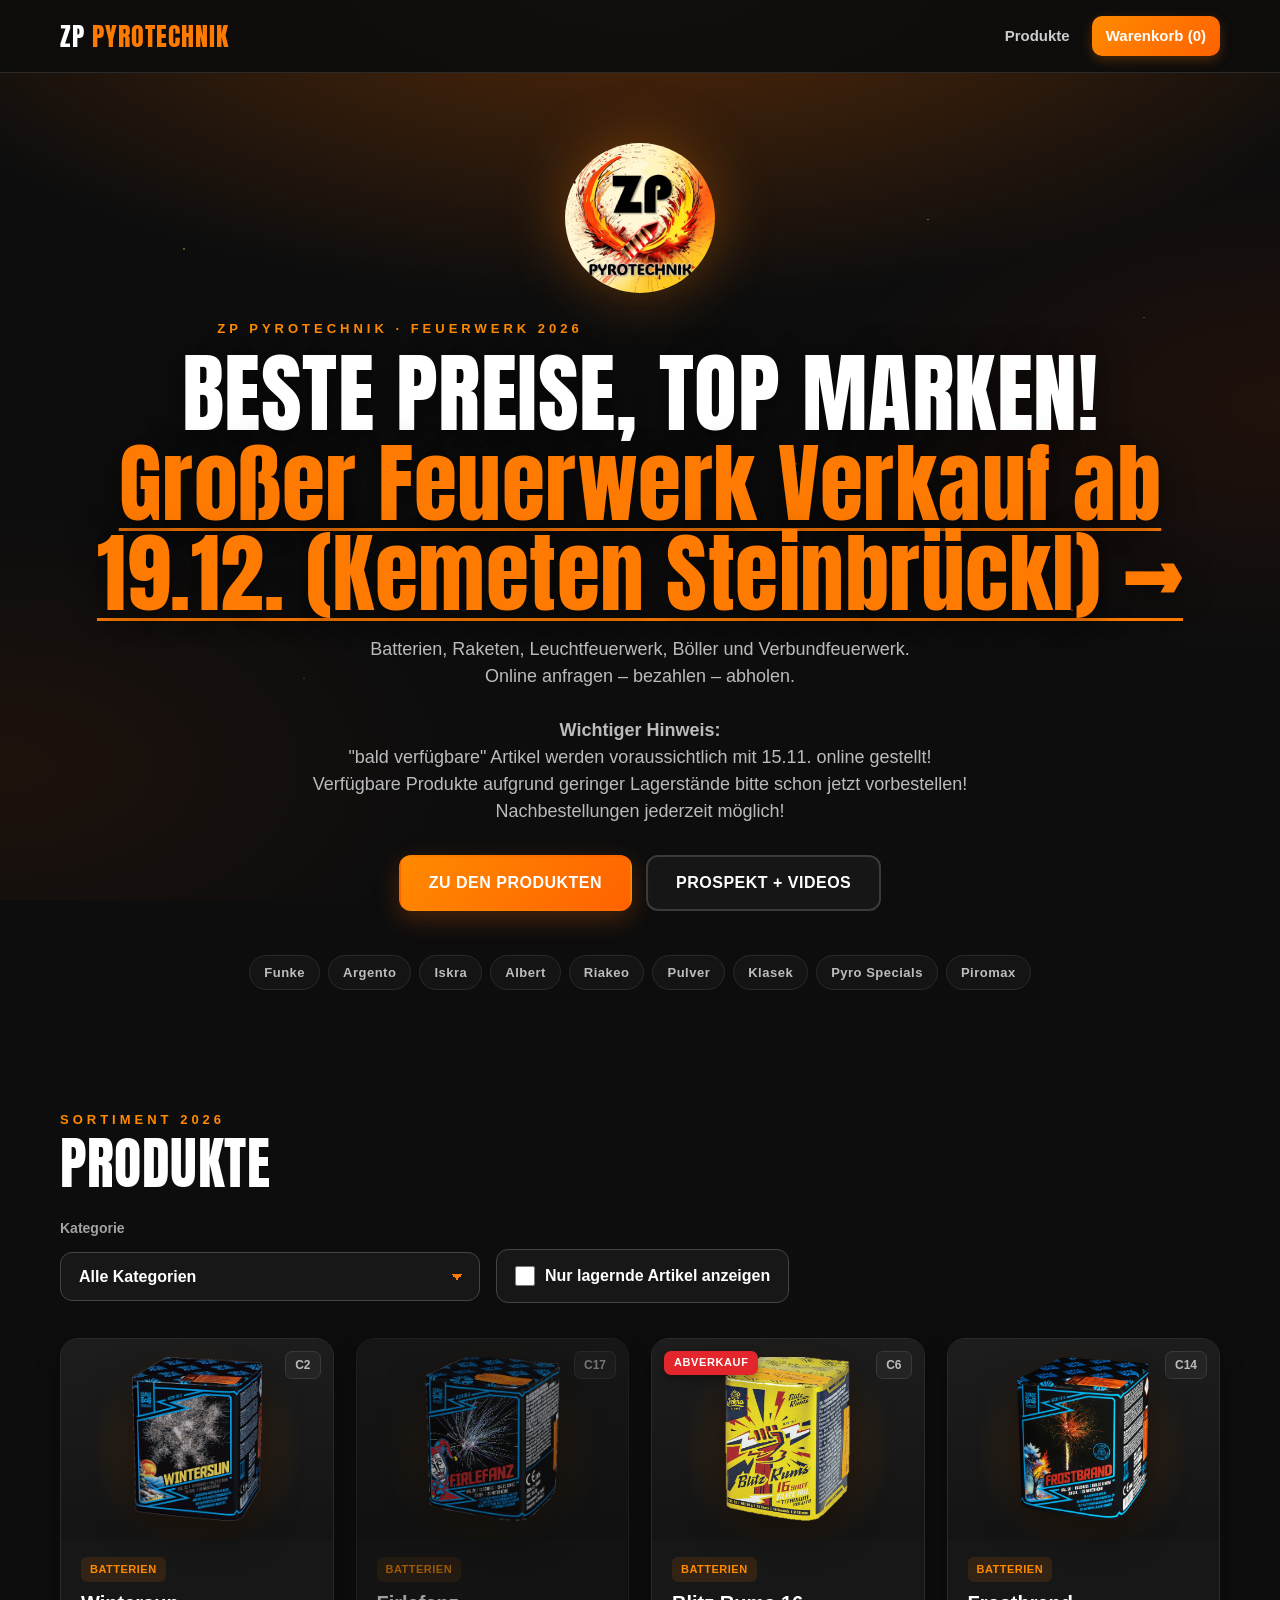
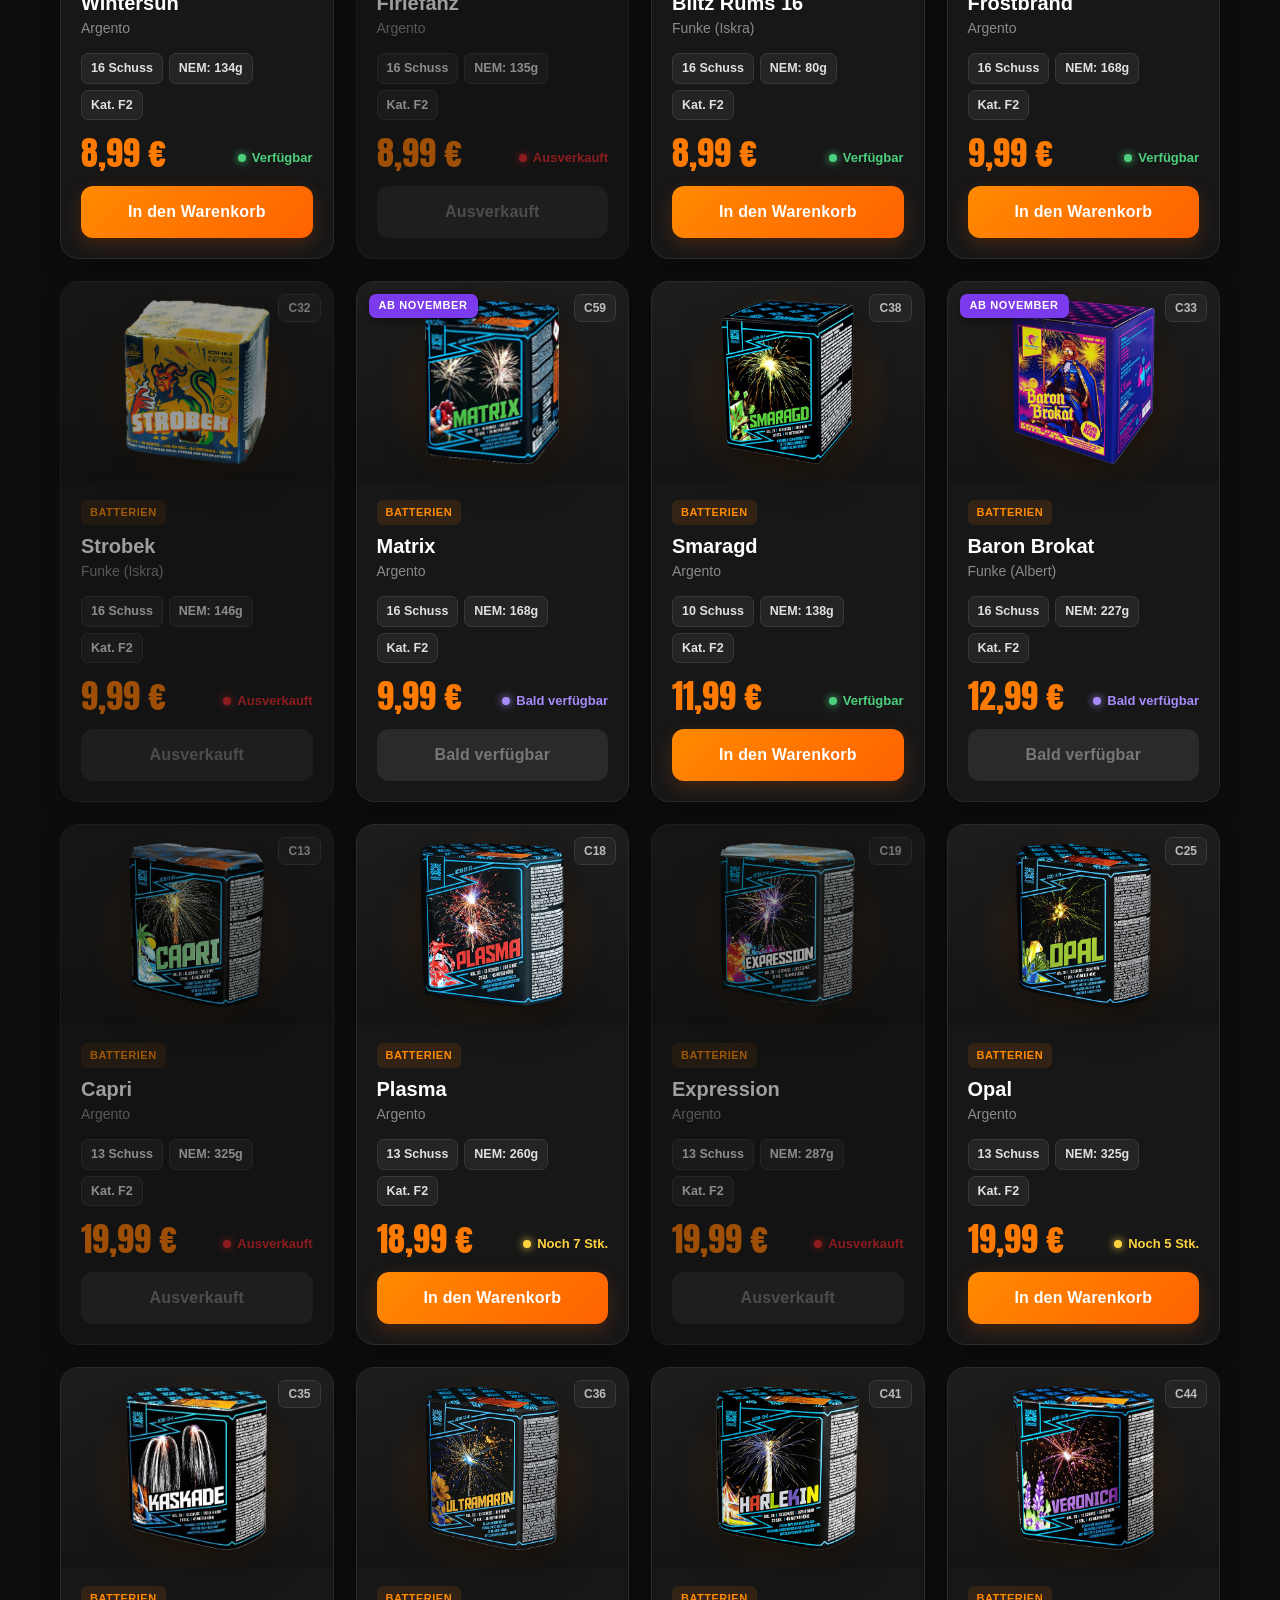
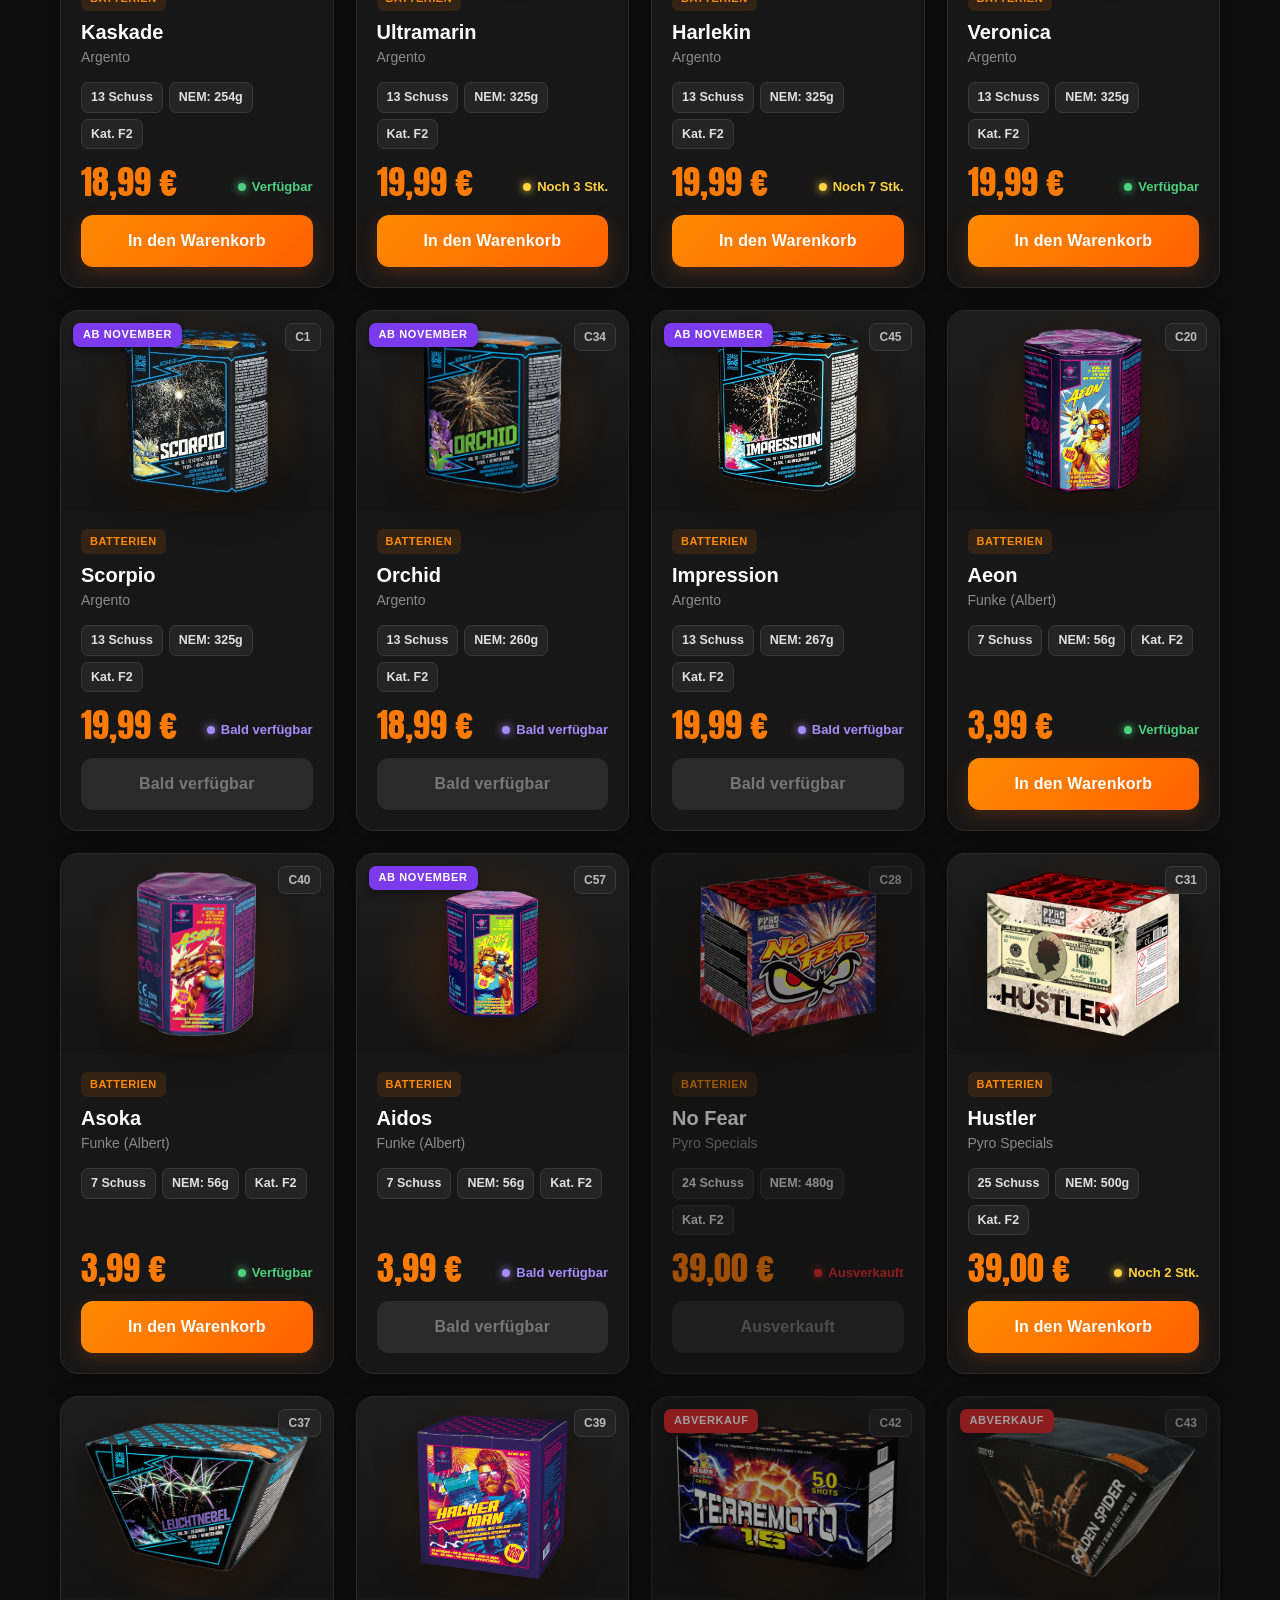
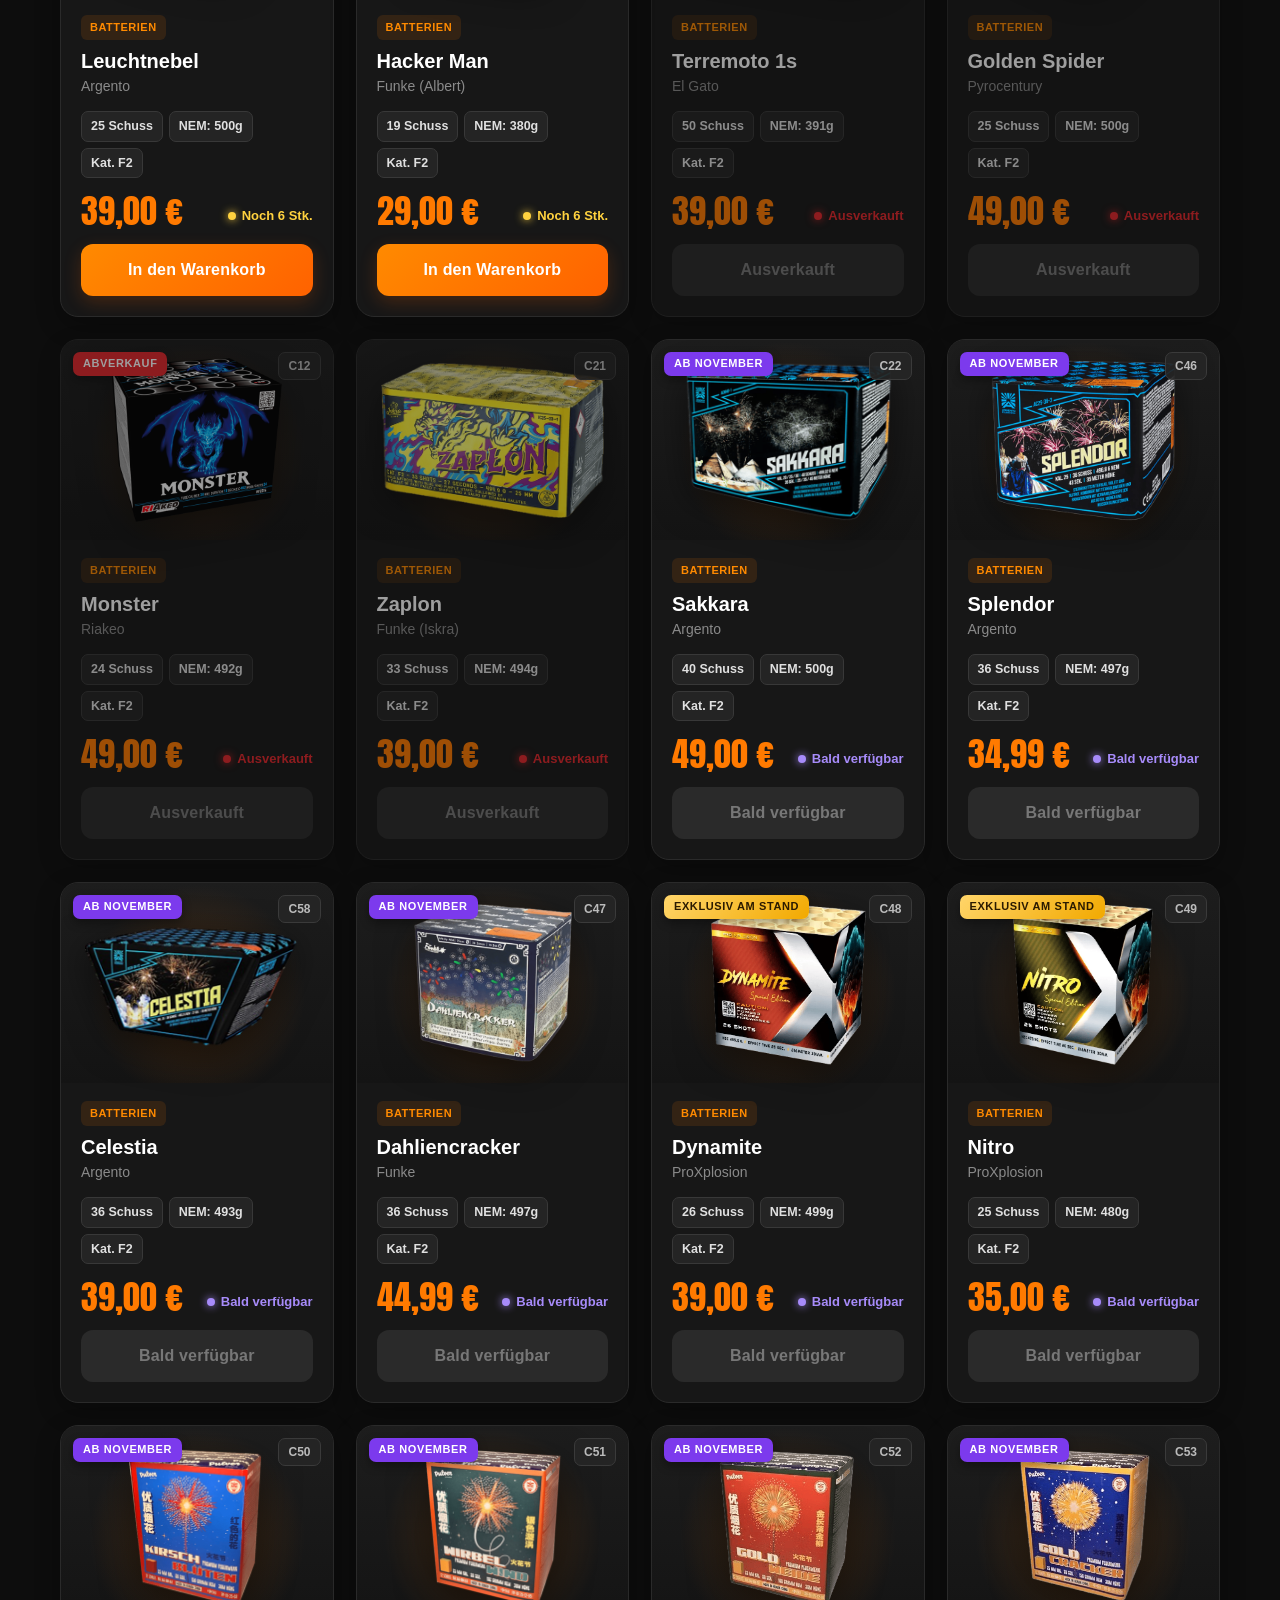
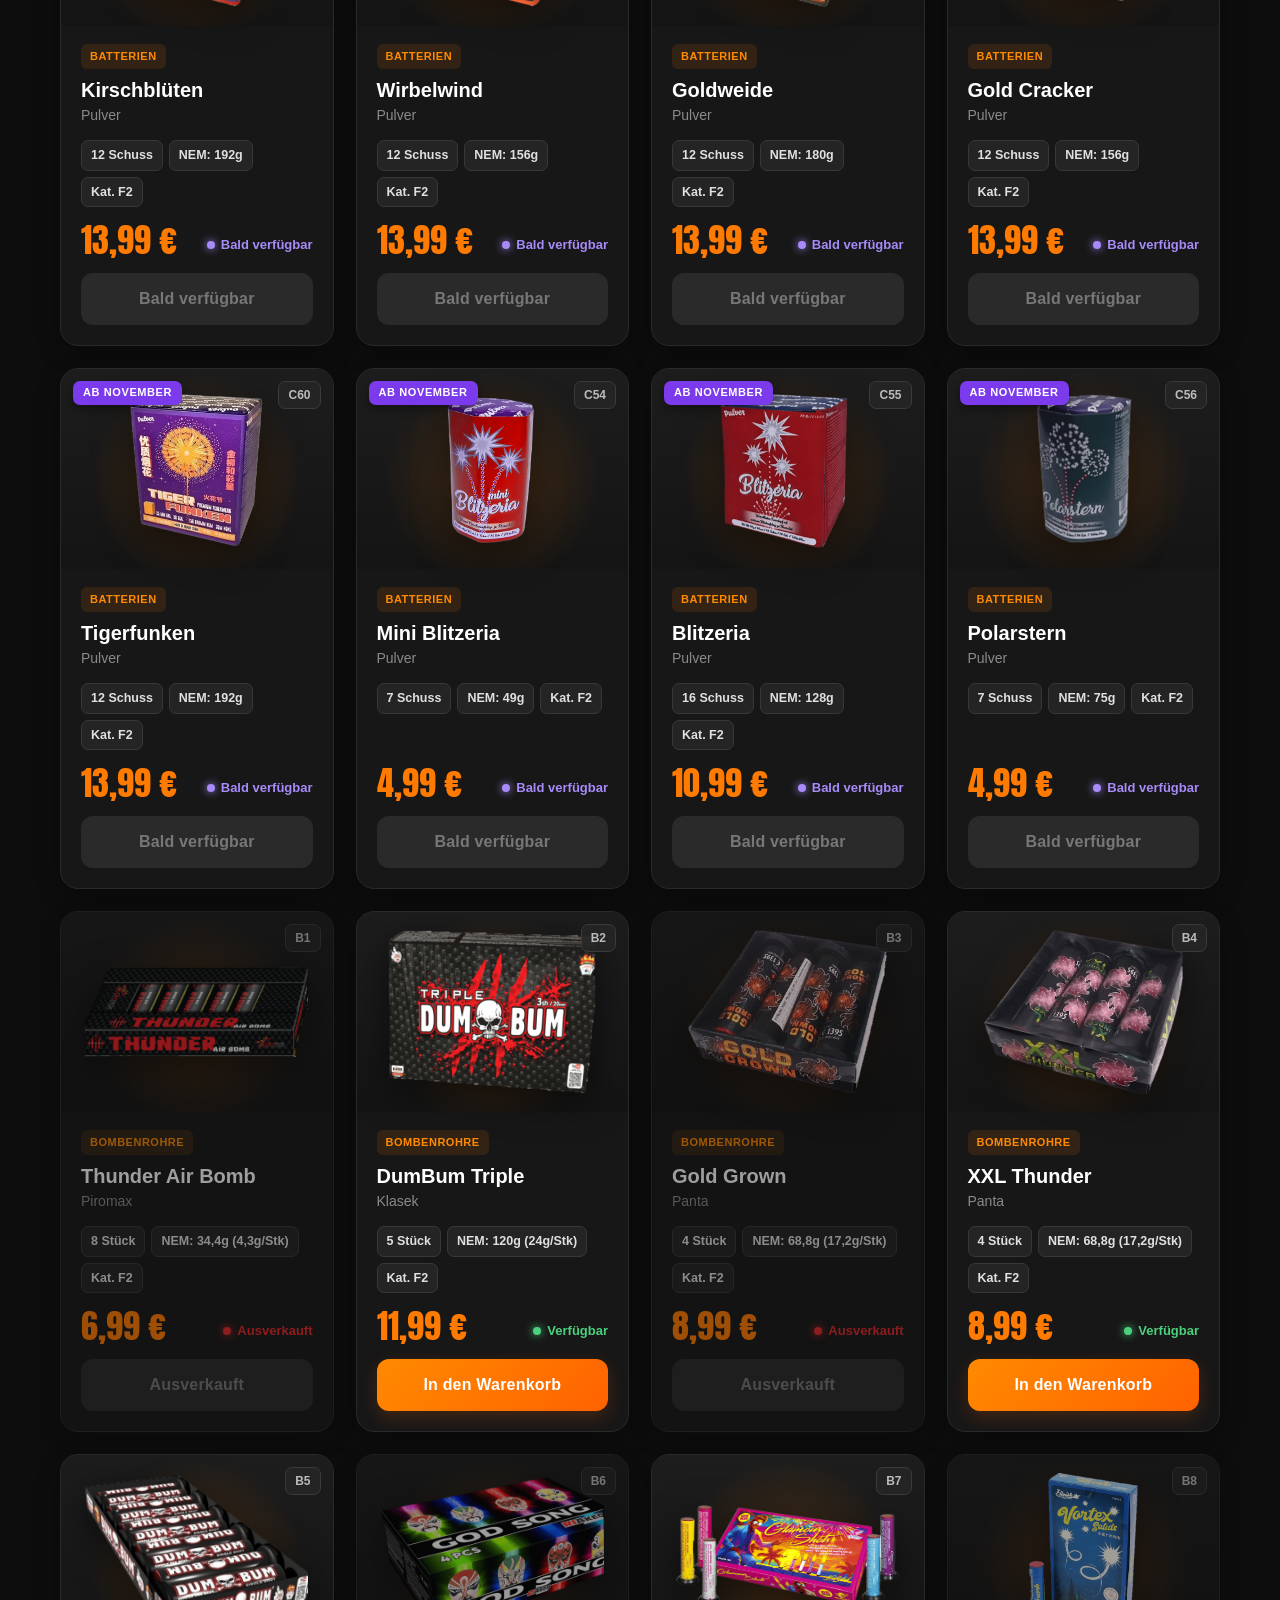
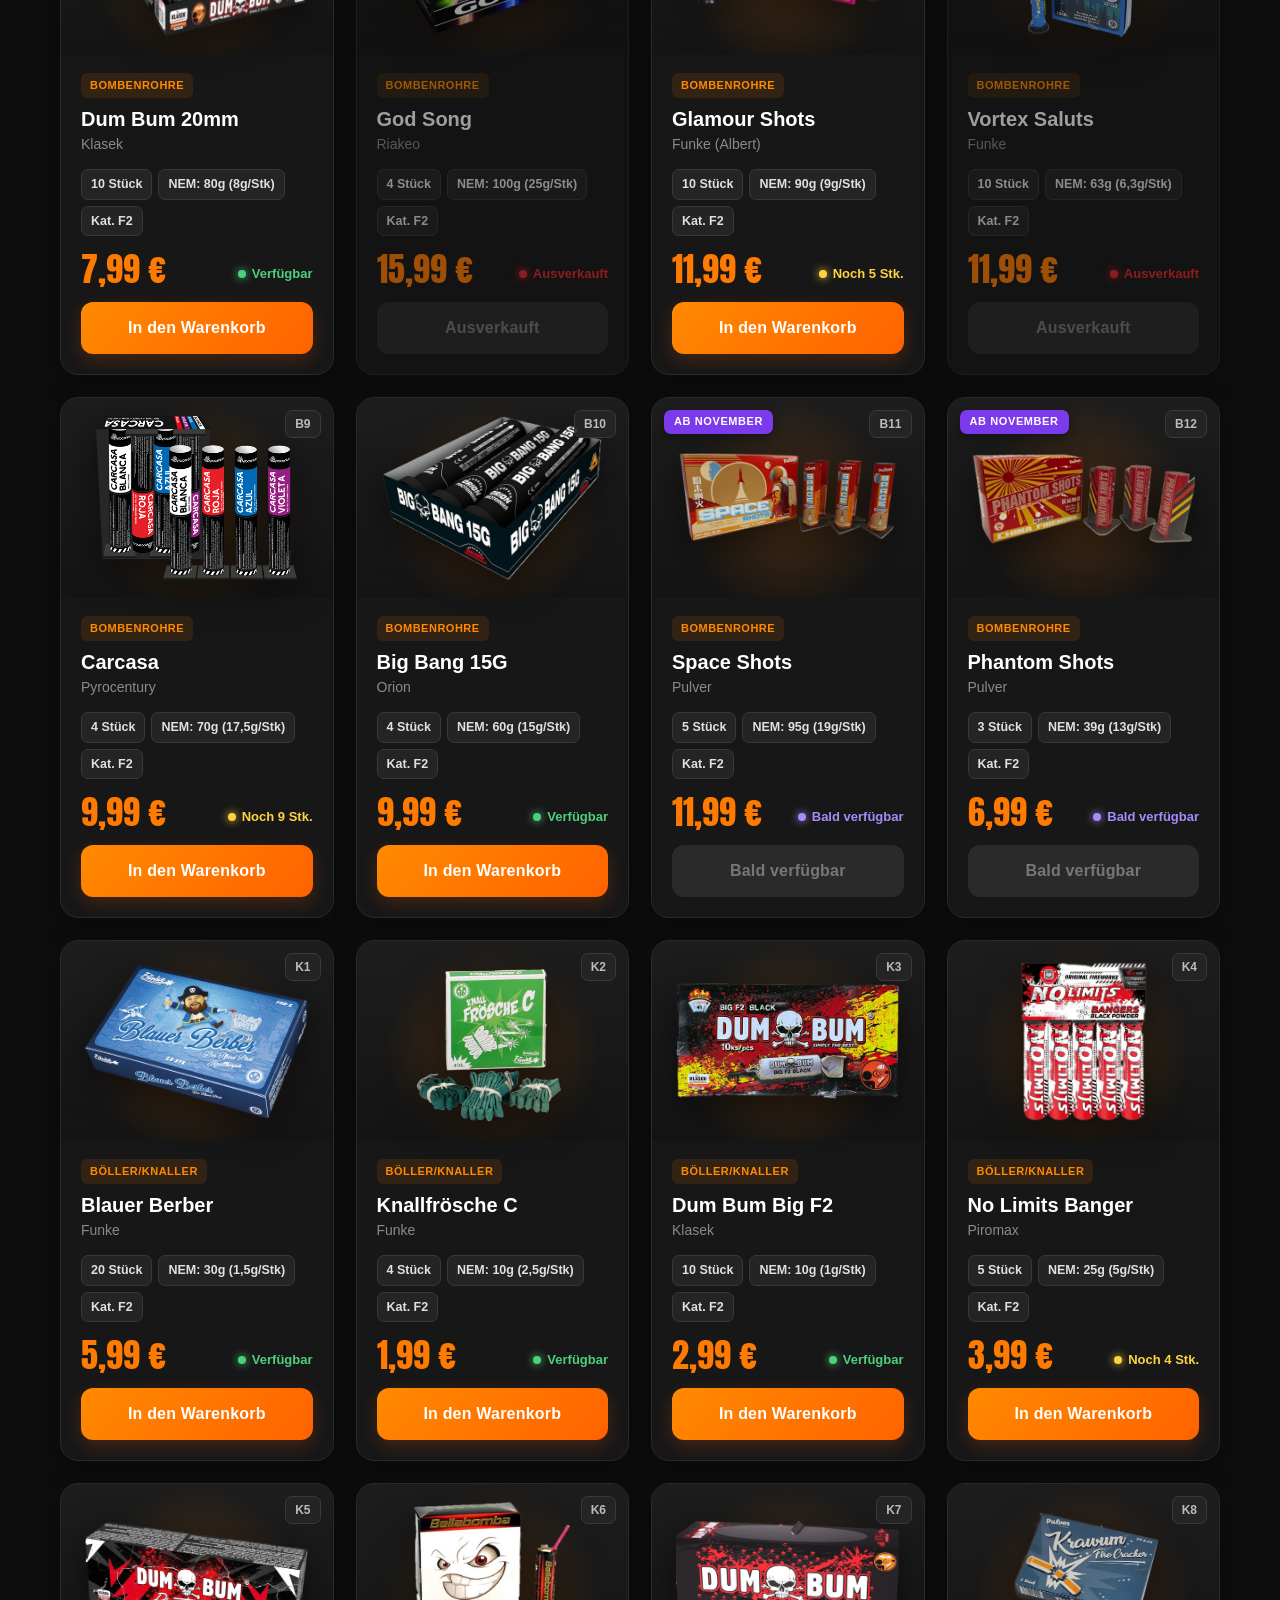
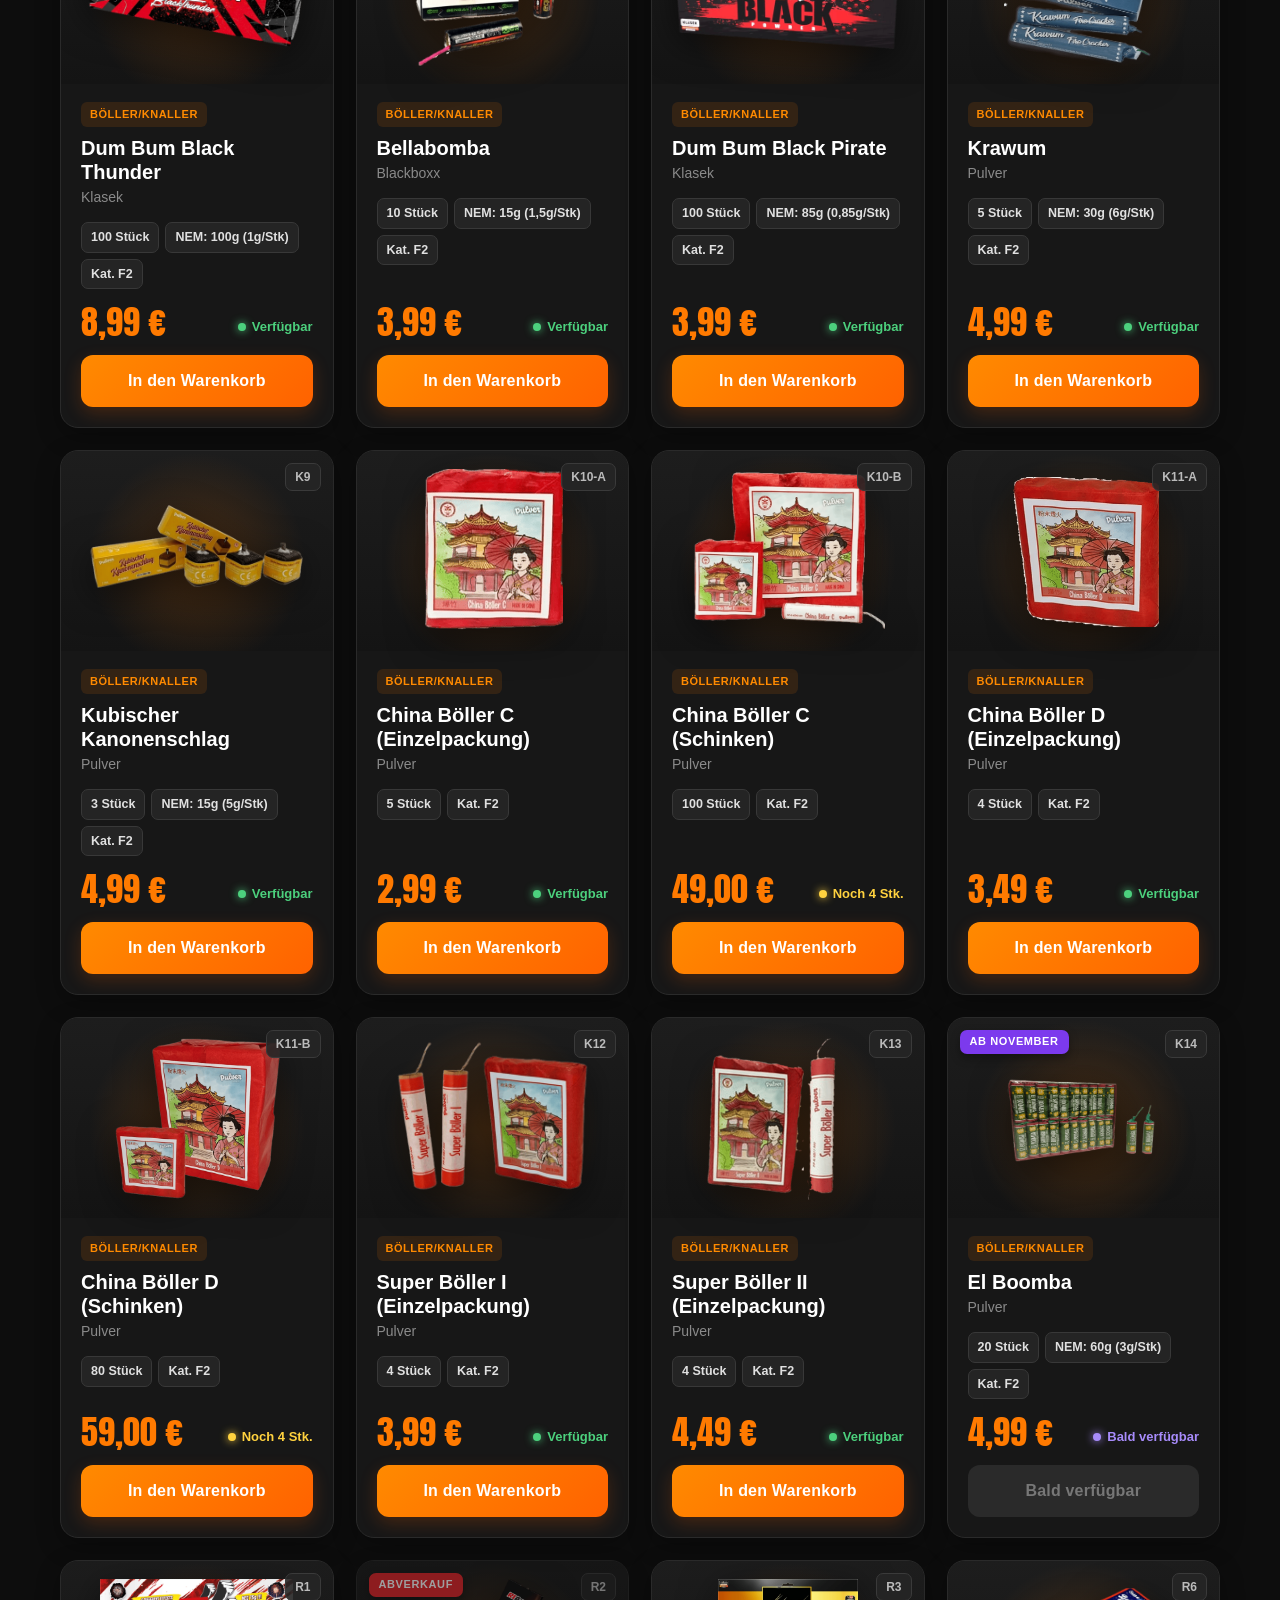
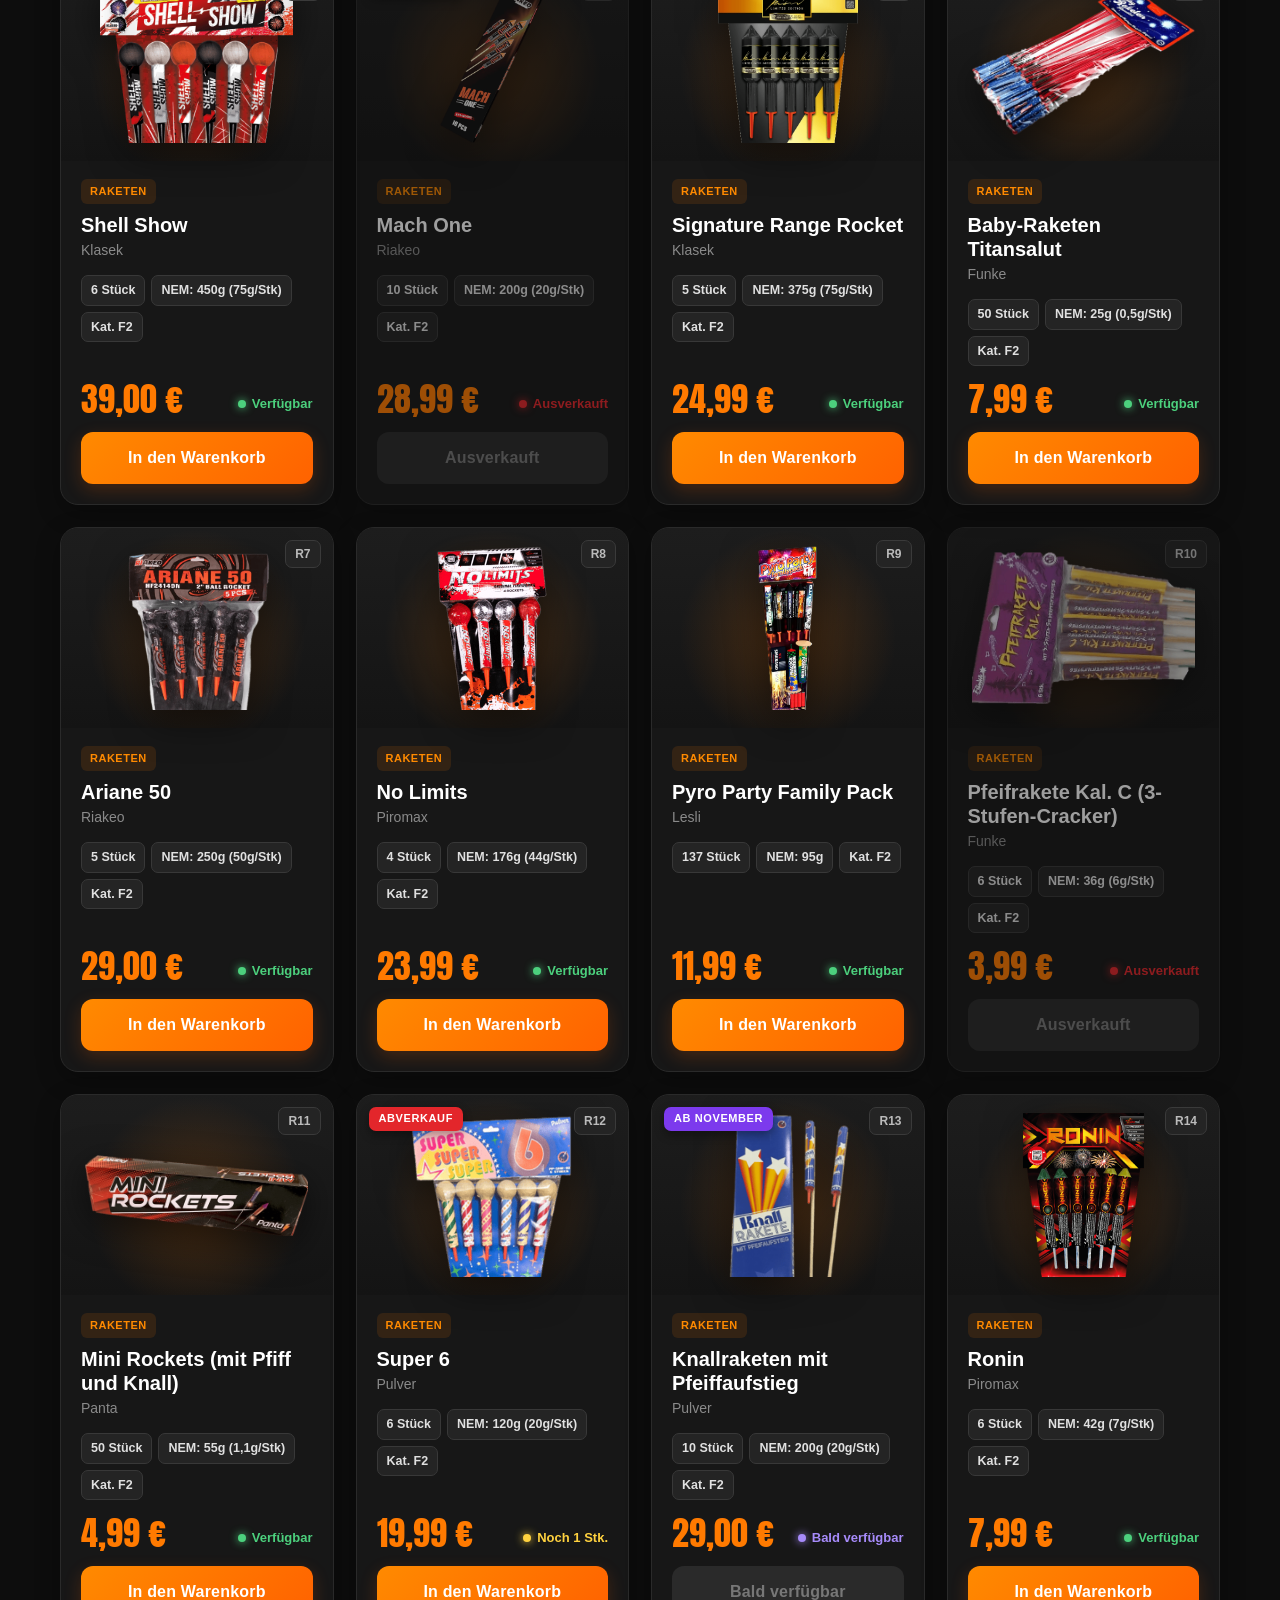
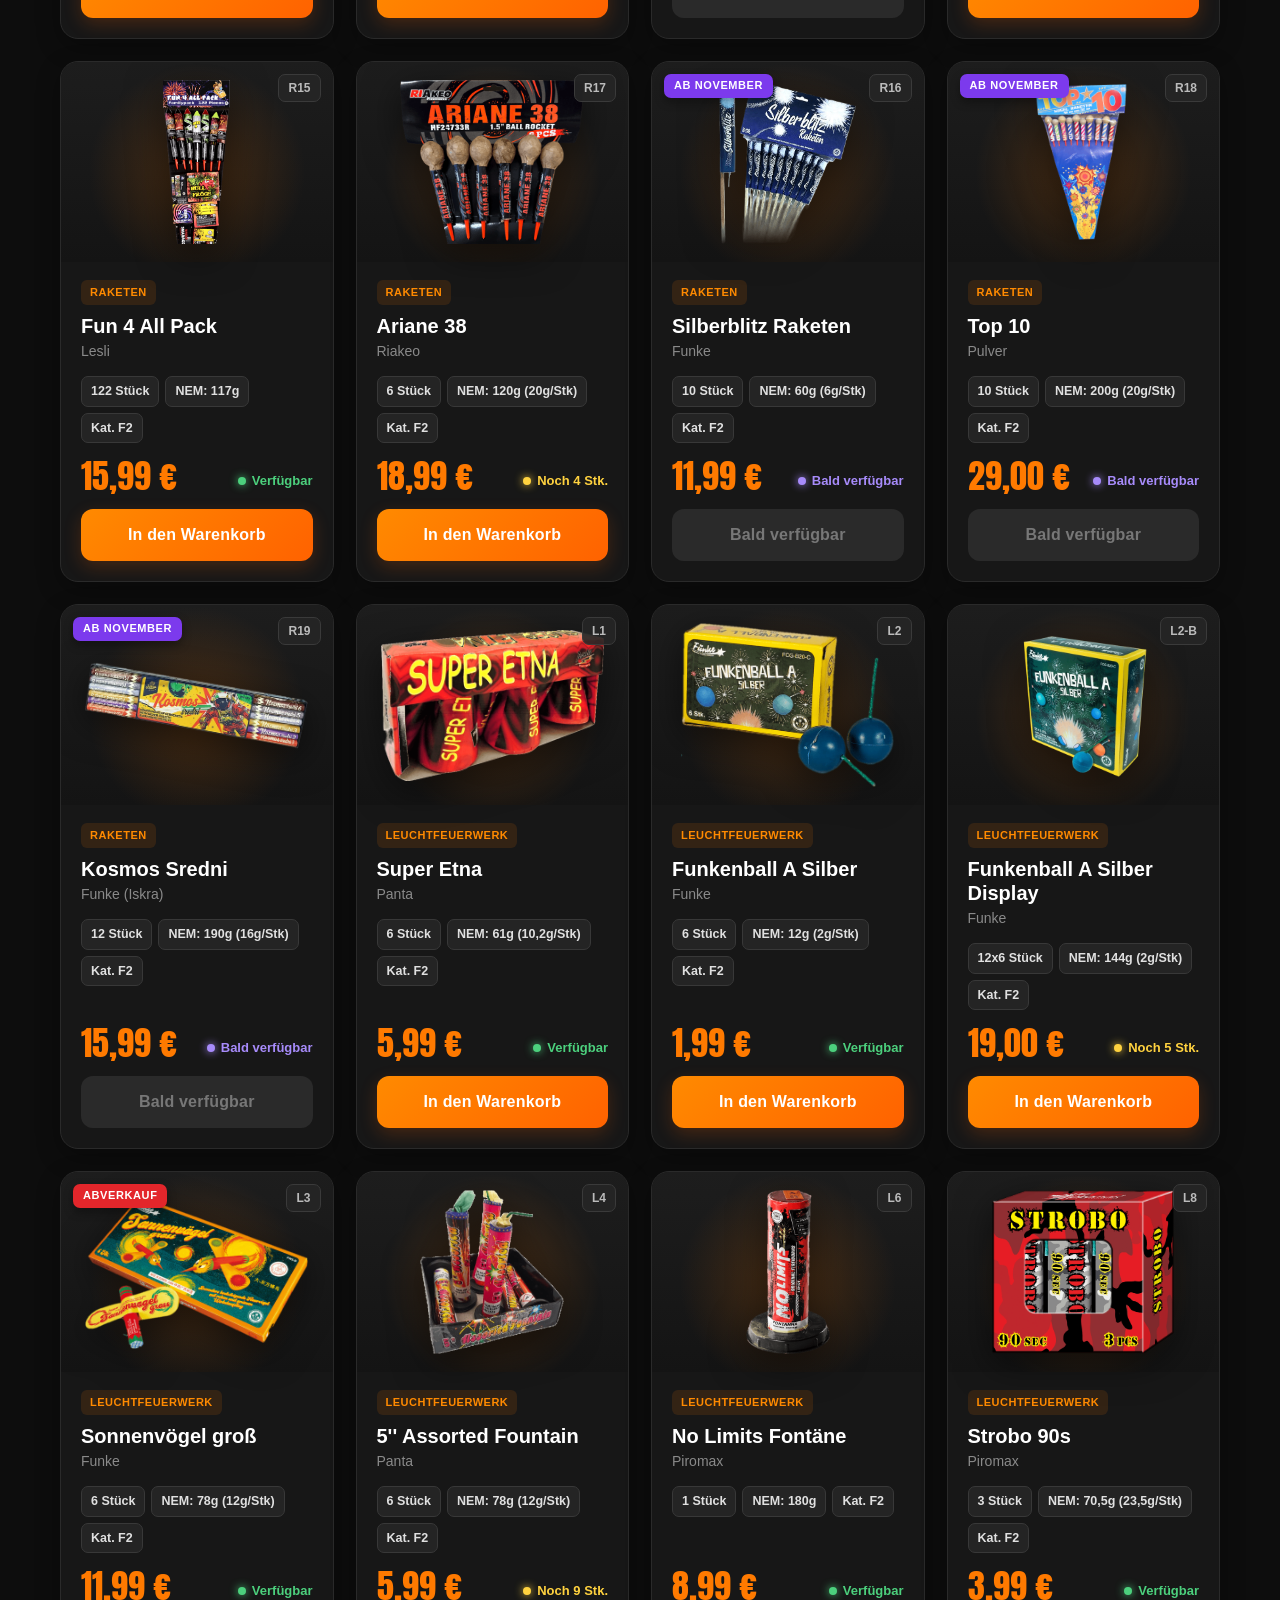
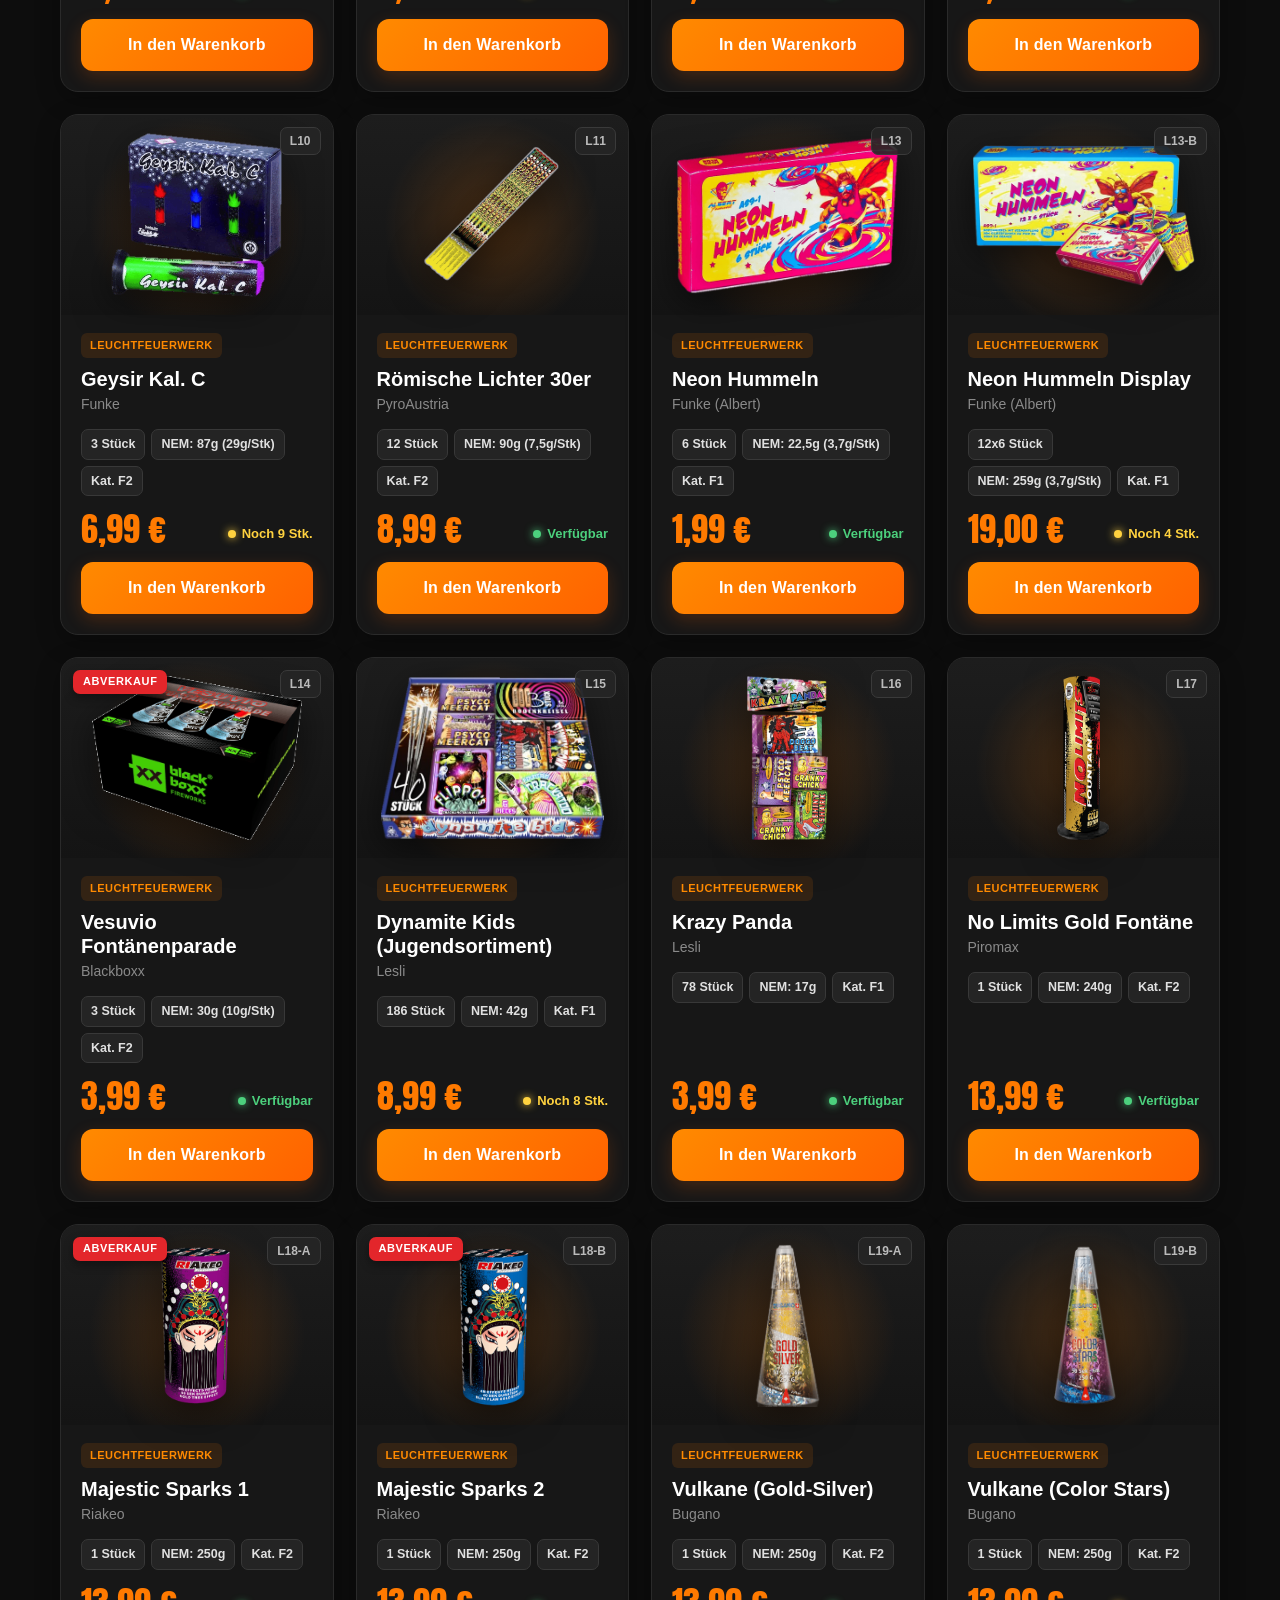
==== commit 5f073fc5: "Add files via upload" ====
--- a/index.html
+++ b/index.html
@@ -240,10 +240,10 @@
                 <span>
                   Ich bestätige, dass ich die gesetzlichen Voraussetzungen für den Erwerb
                   der angefragten Produkte erfülle und die
-                  <a href="datenschutz.html" target="_blank" rel="noopener">
-                    Datenschutzerklärung
-                  </a>
-                  gelesen habe. Eine Ausweiskontrolle erfolgt bei der Produktübergabe.
+                  <a href="agb.html" target="_blank" rel="noopener">AGB</a>
+                  sowie die
+                  <a href="datenschutz.html" target="_blank" rel="noopener">Datenschutzerklärung</a>
+                  gelesen habe und akzeptiere. Eine Ausweiskontrolle erfolgt bei der Produktübergabe.
                 </span>
 
               </label>
@@ -317,6 +317,10 @@
           Verkaufsstand
         </a>
 
+        <a href="agb.html">
+          AGB
+        </a>
+
         <a href="impressum.html">
           Impressum
         </a>
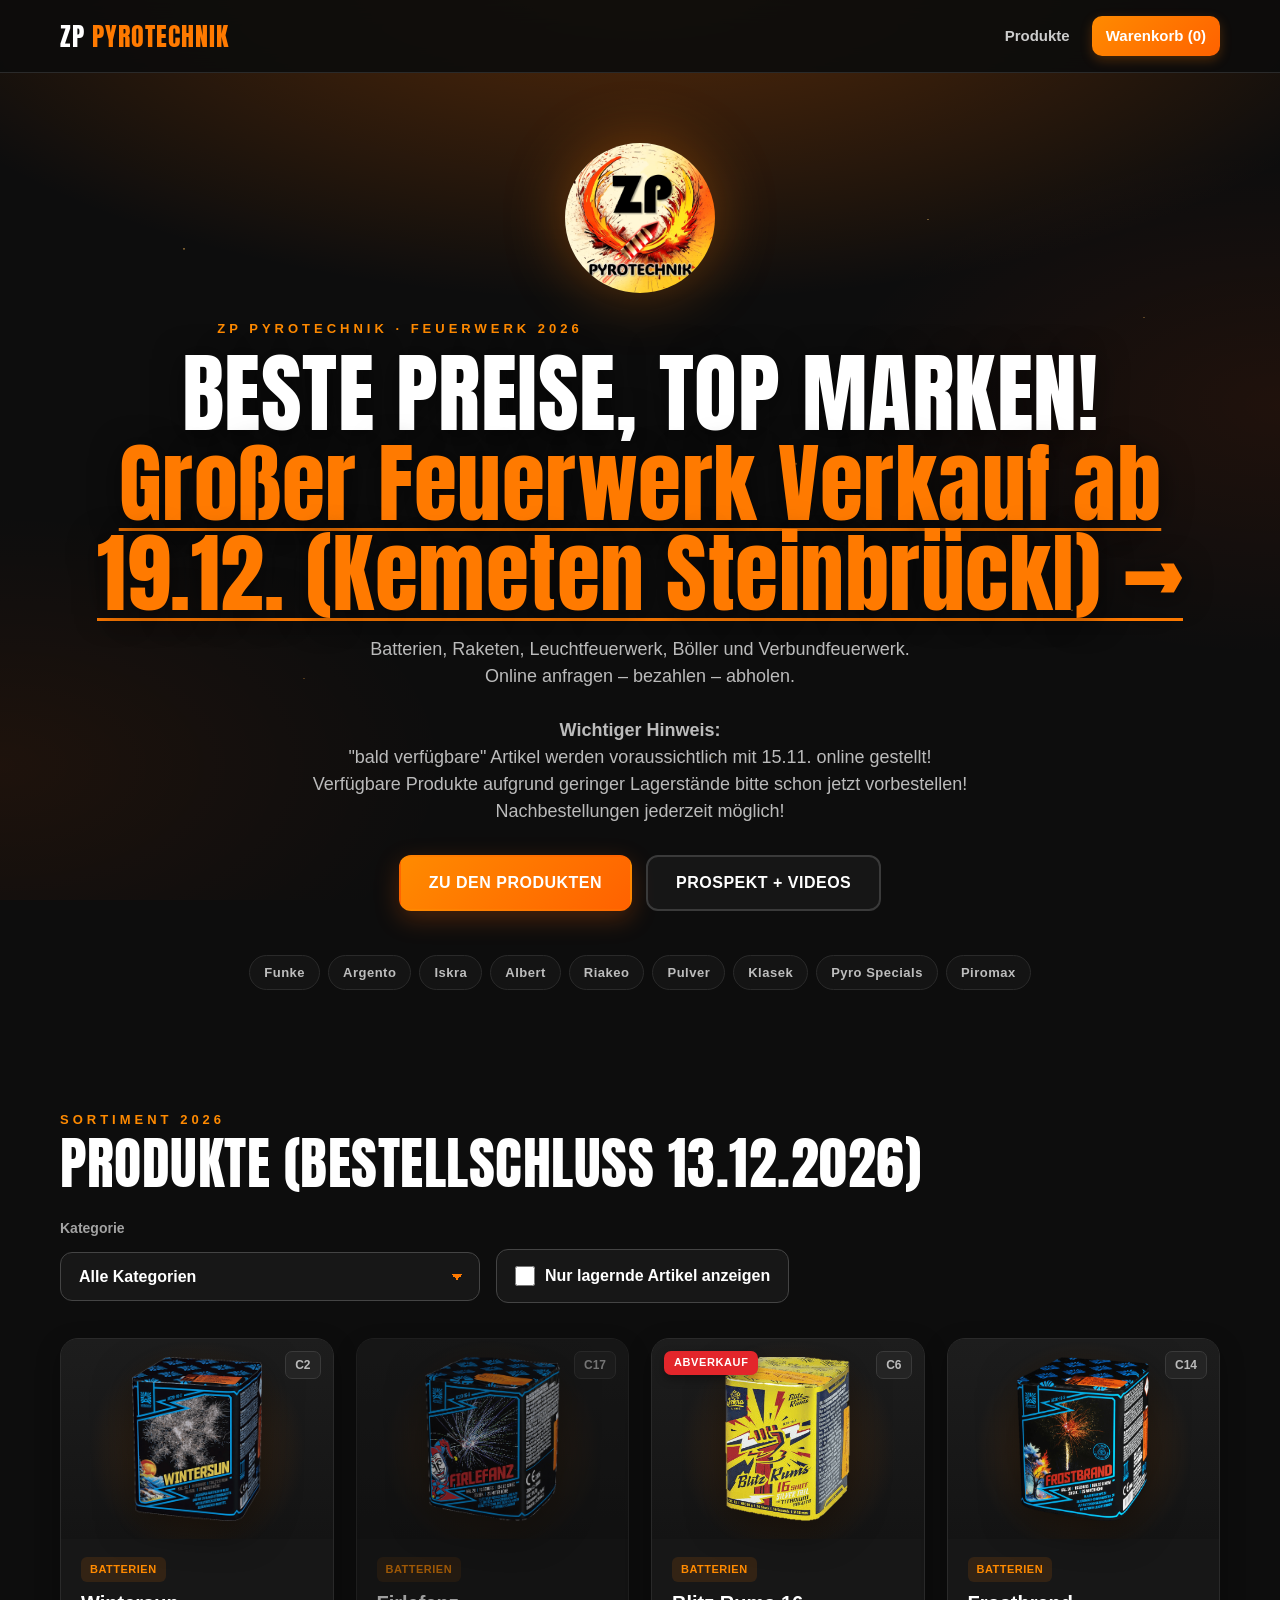
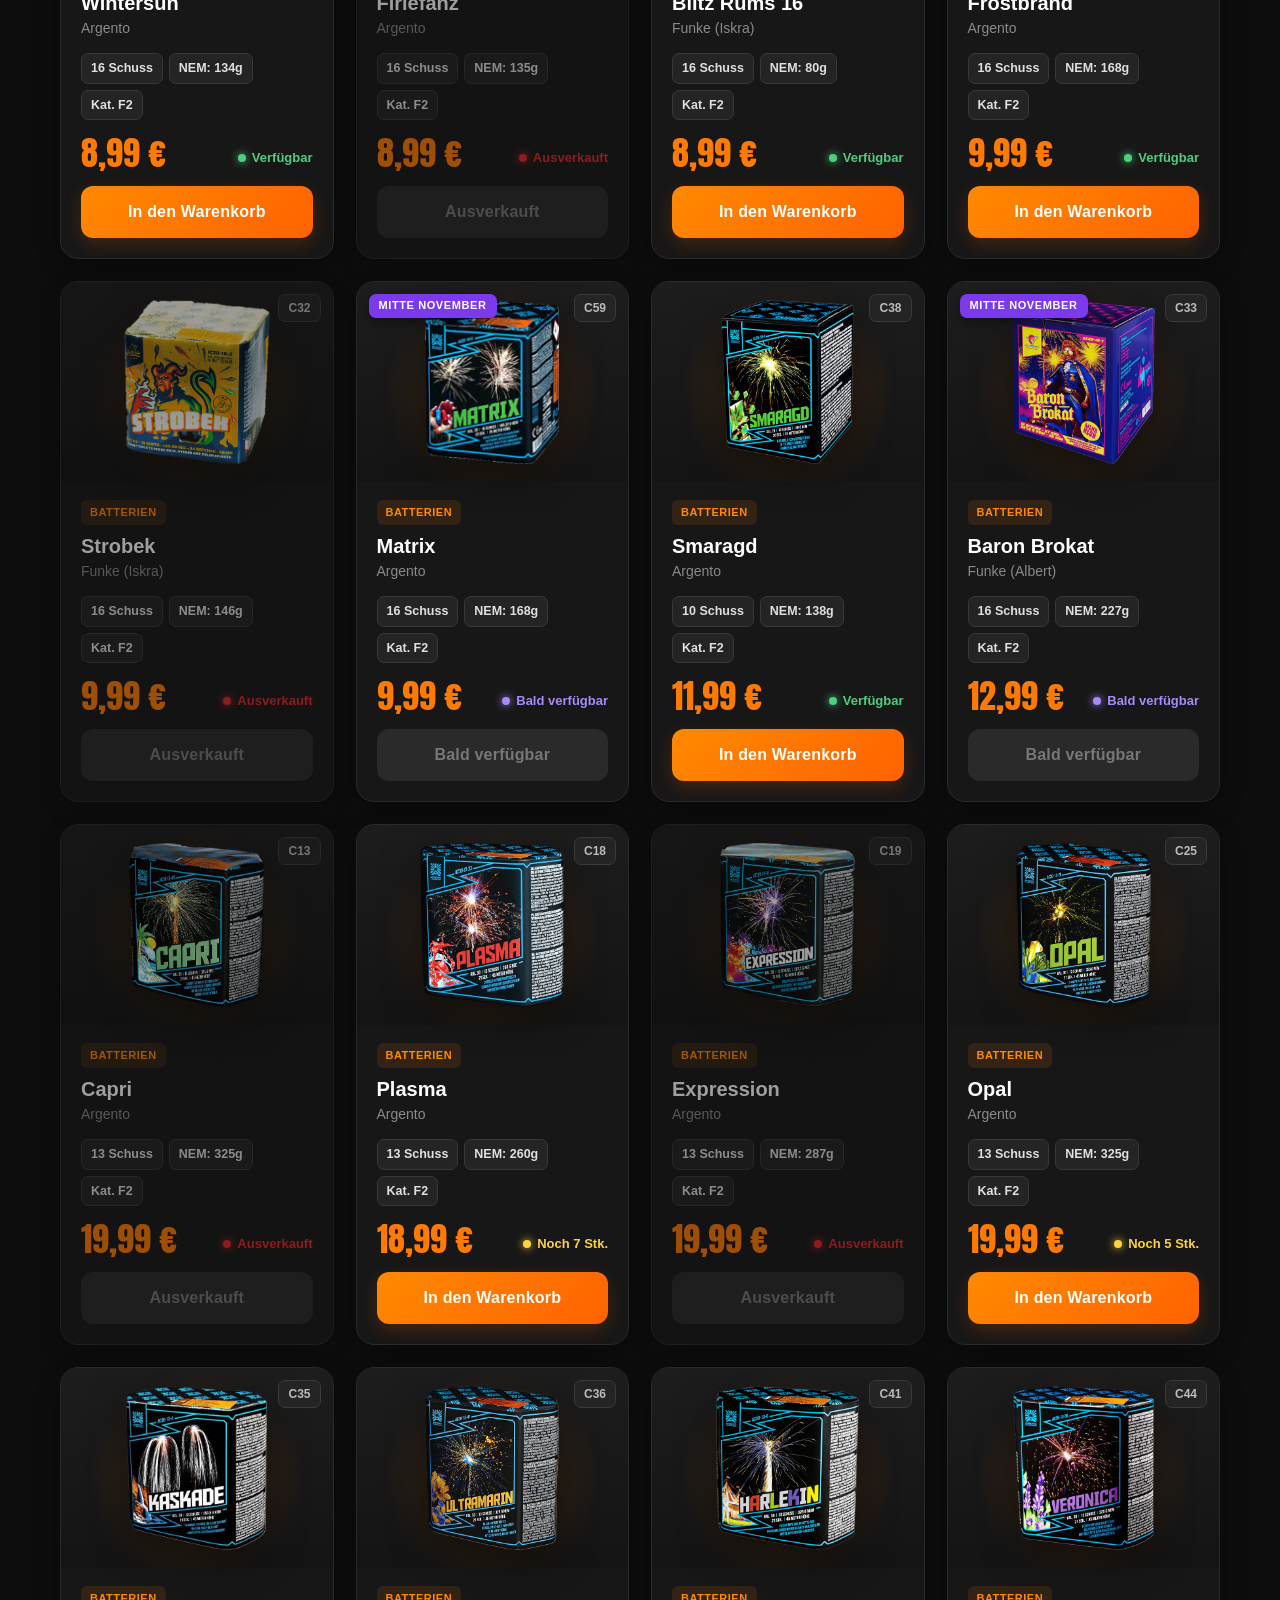
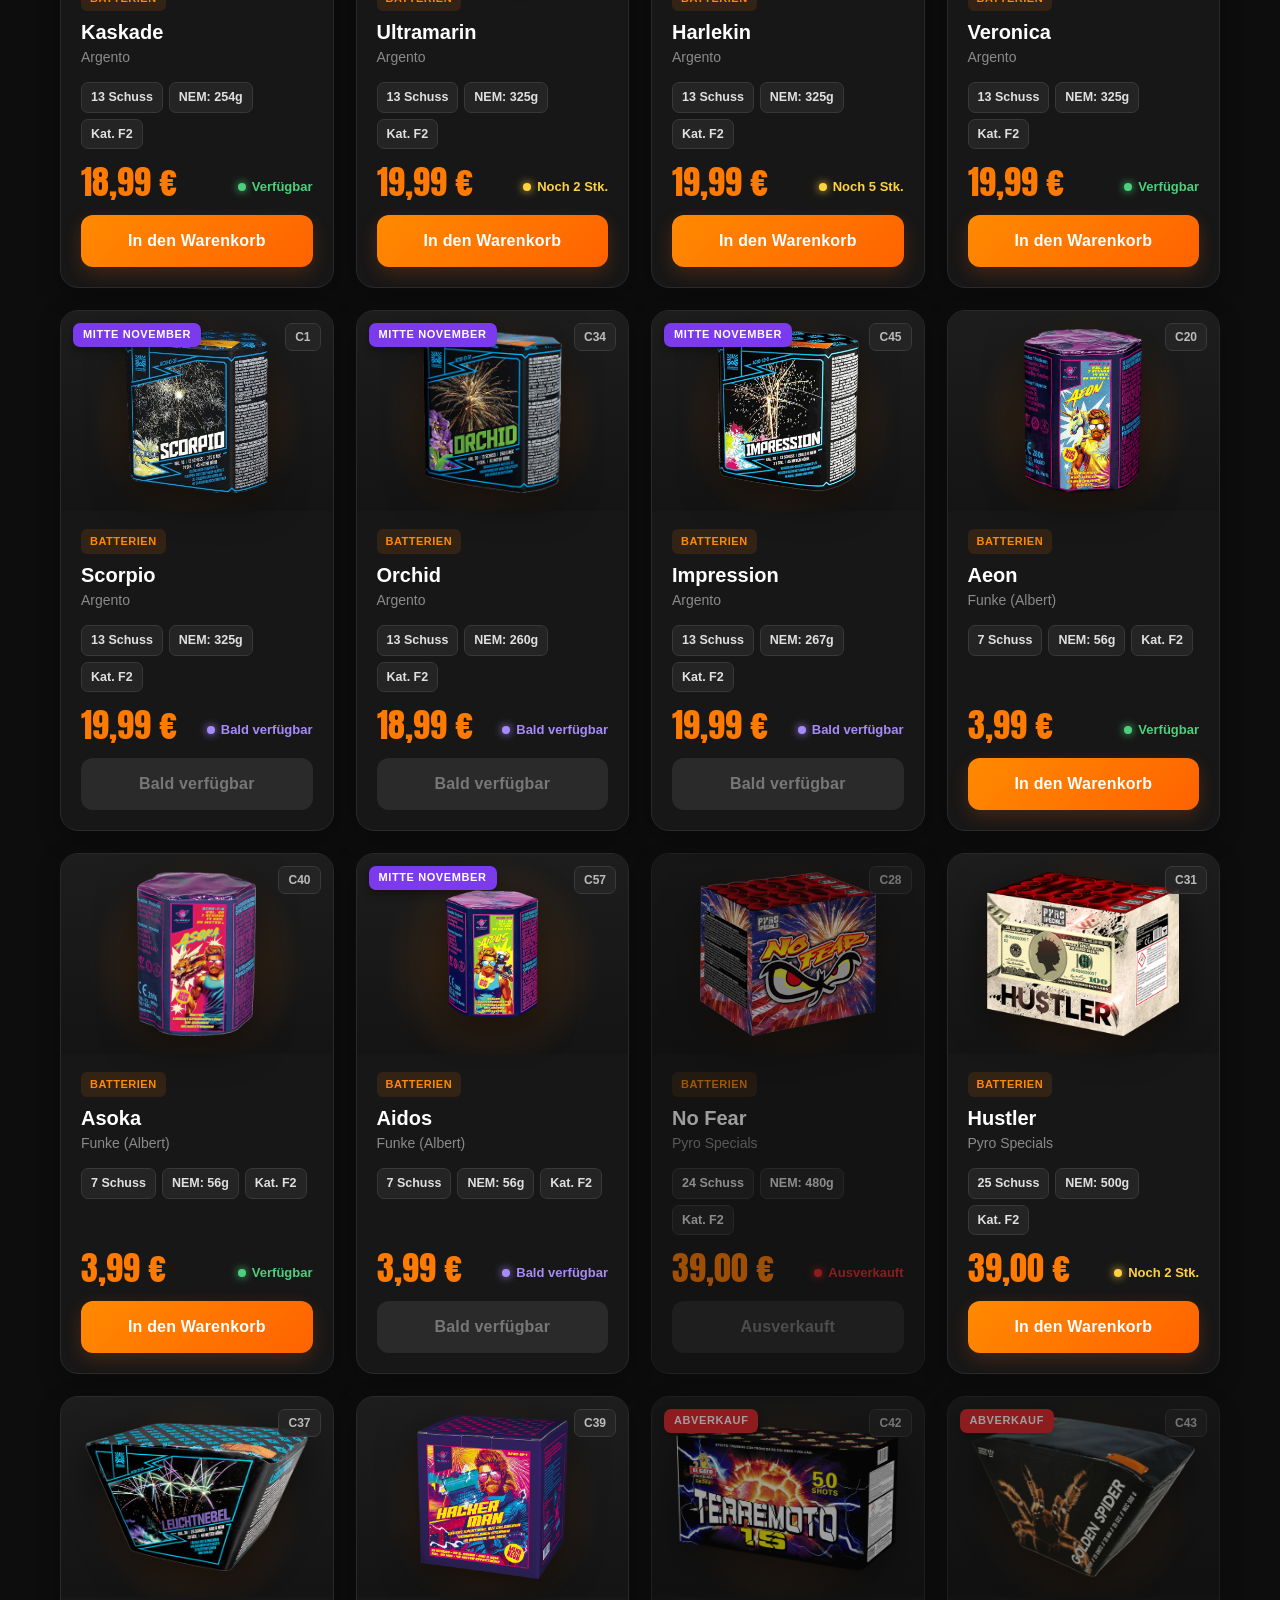
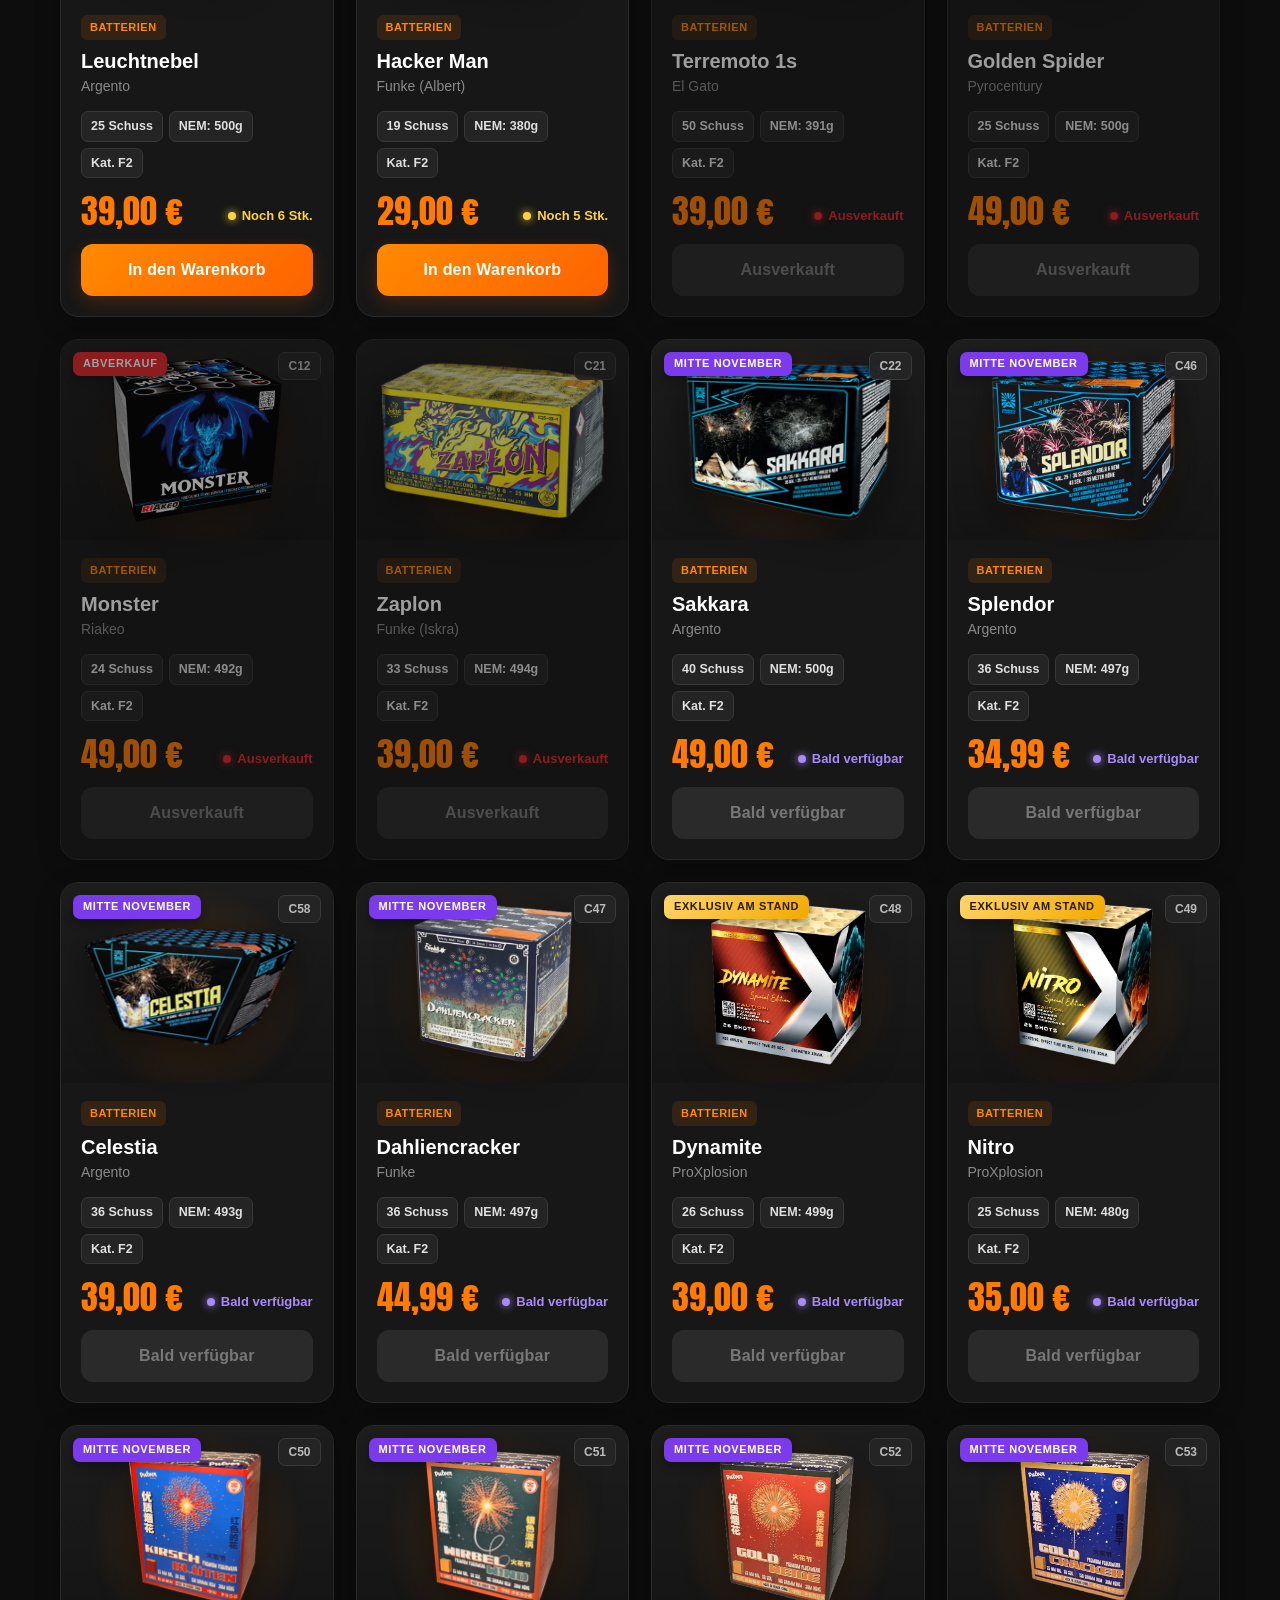
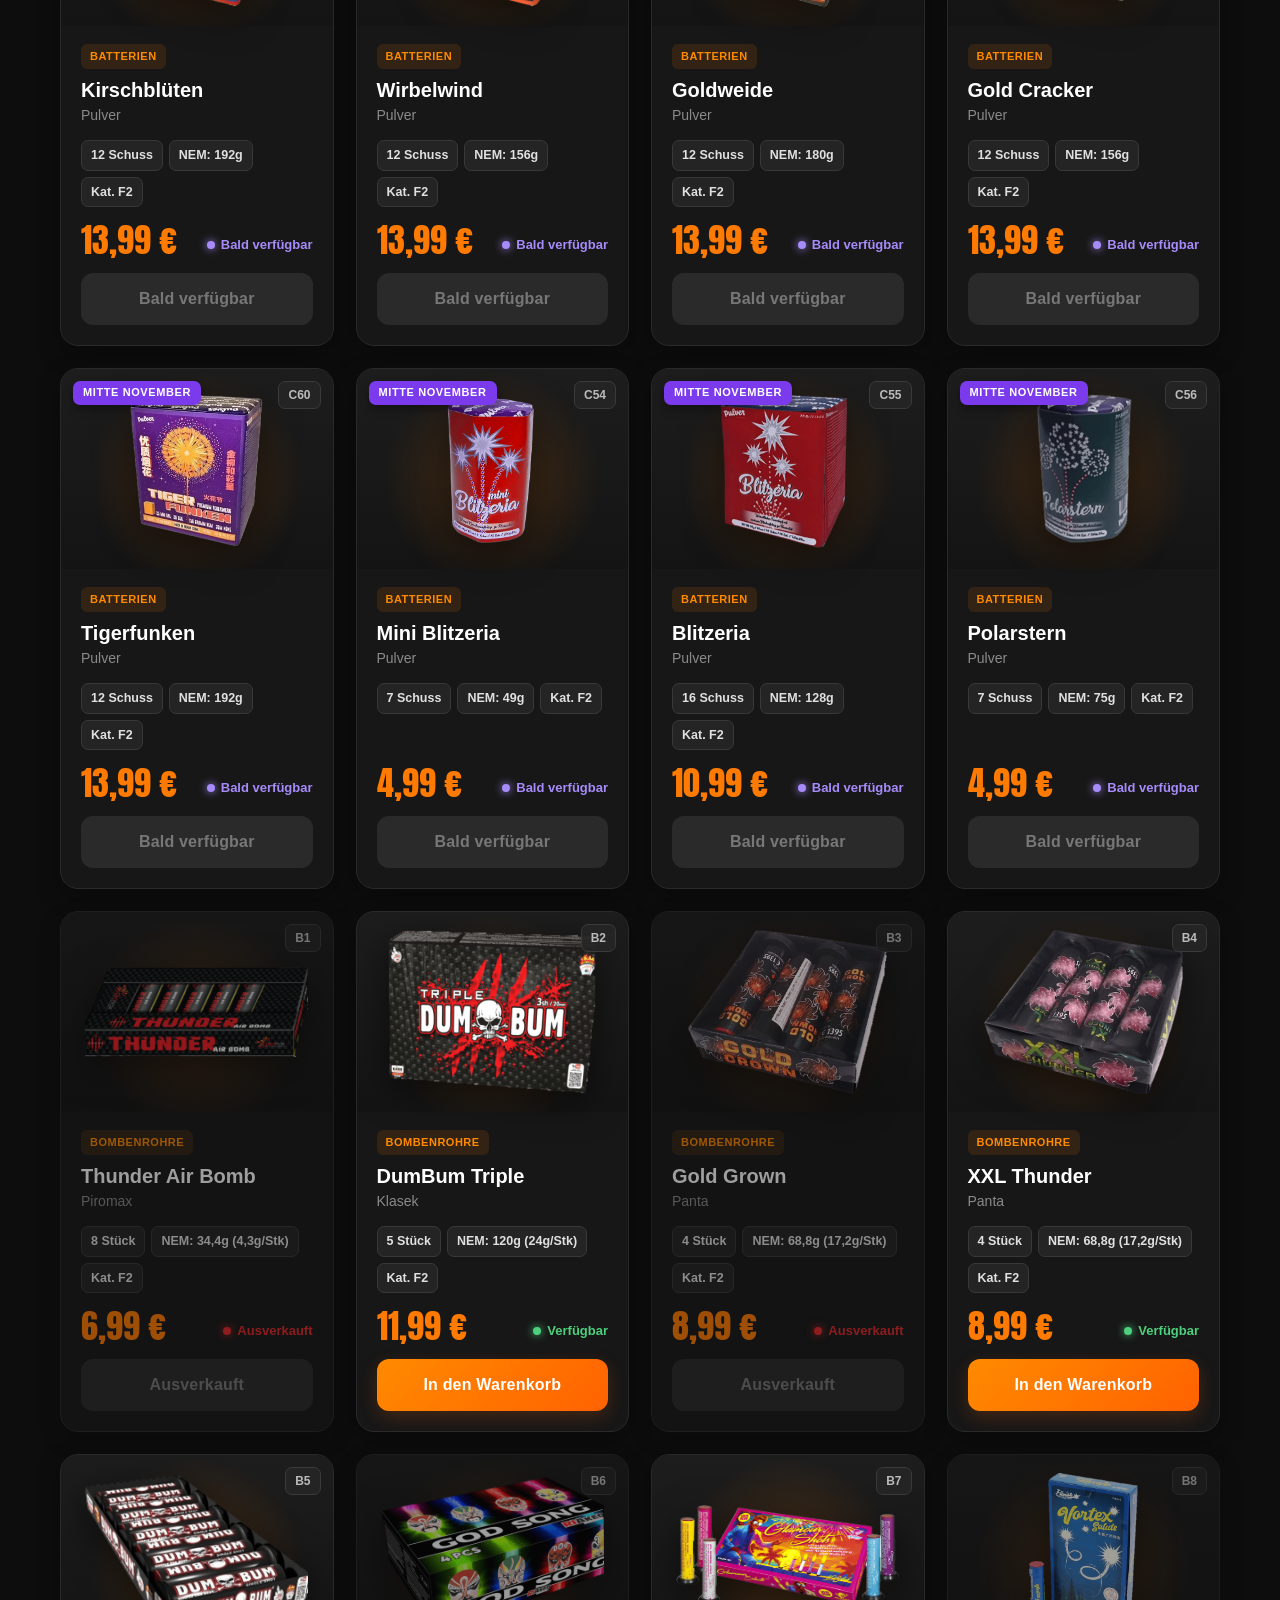
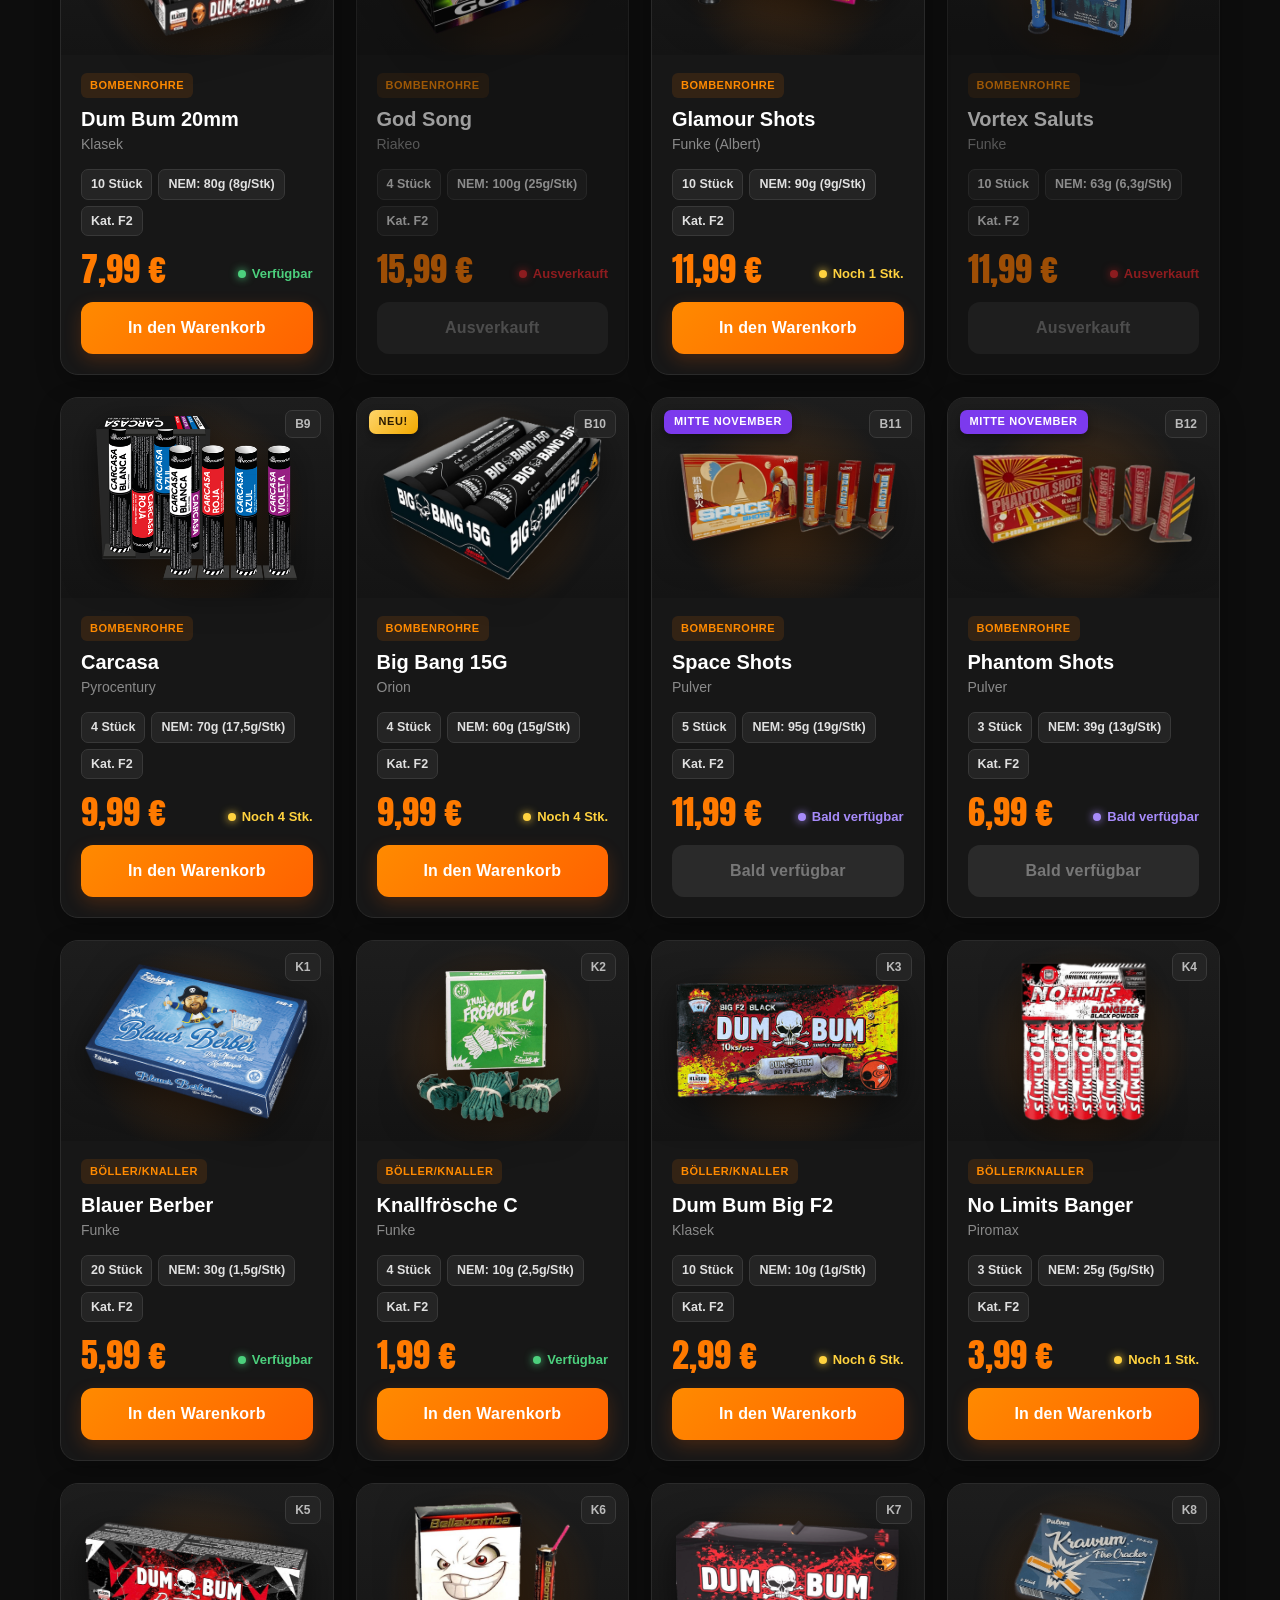
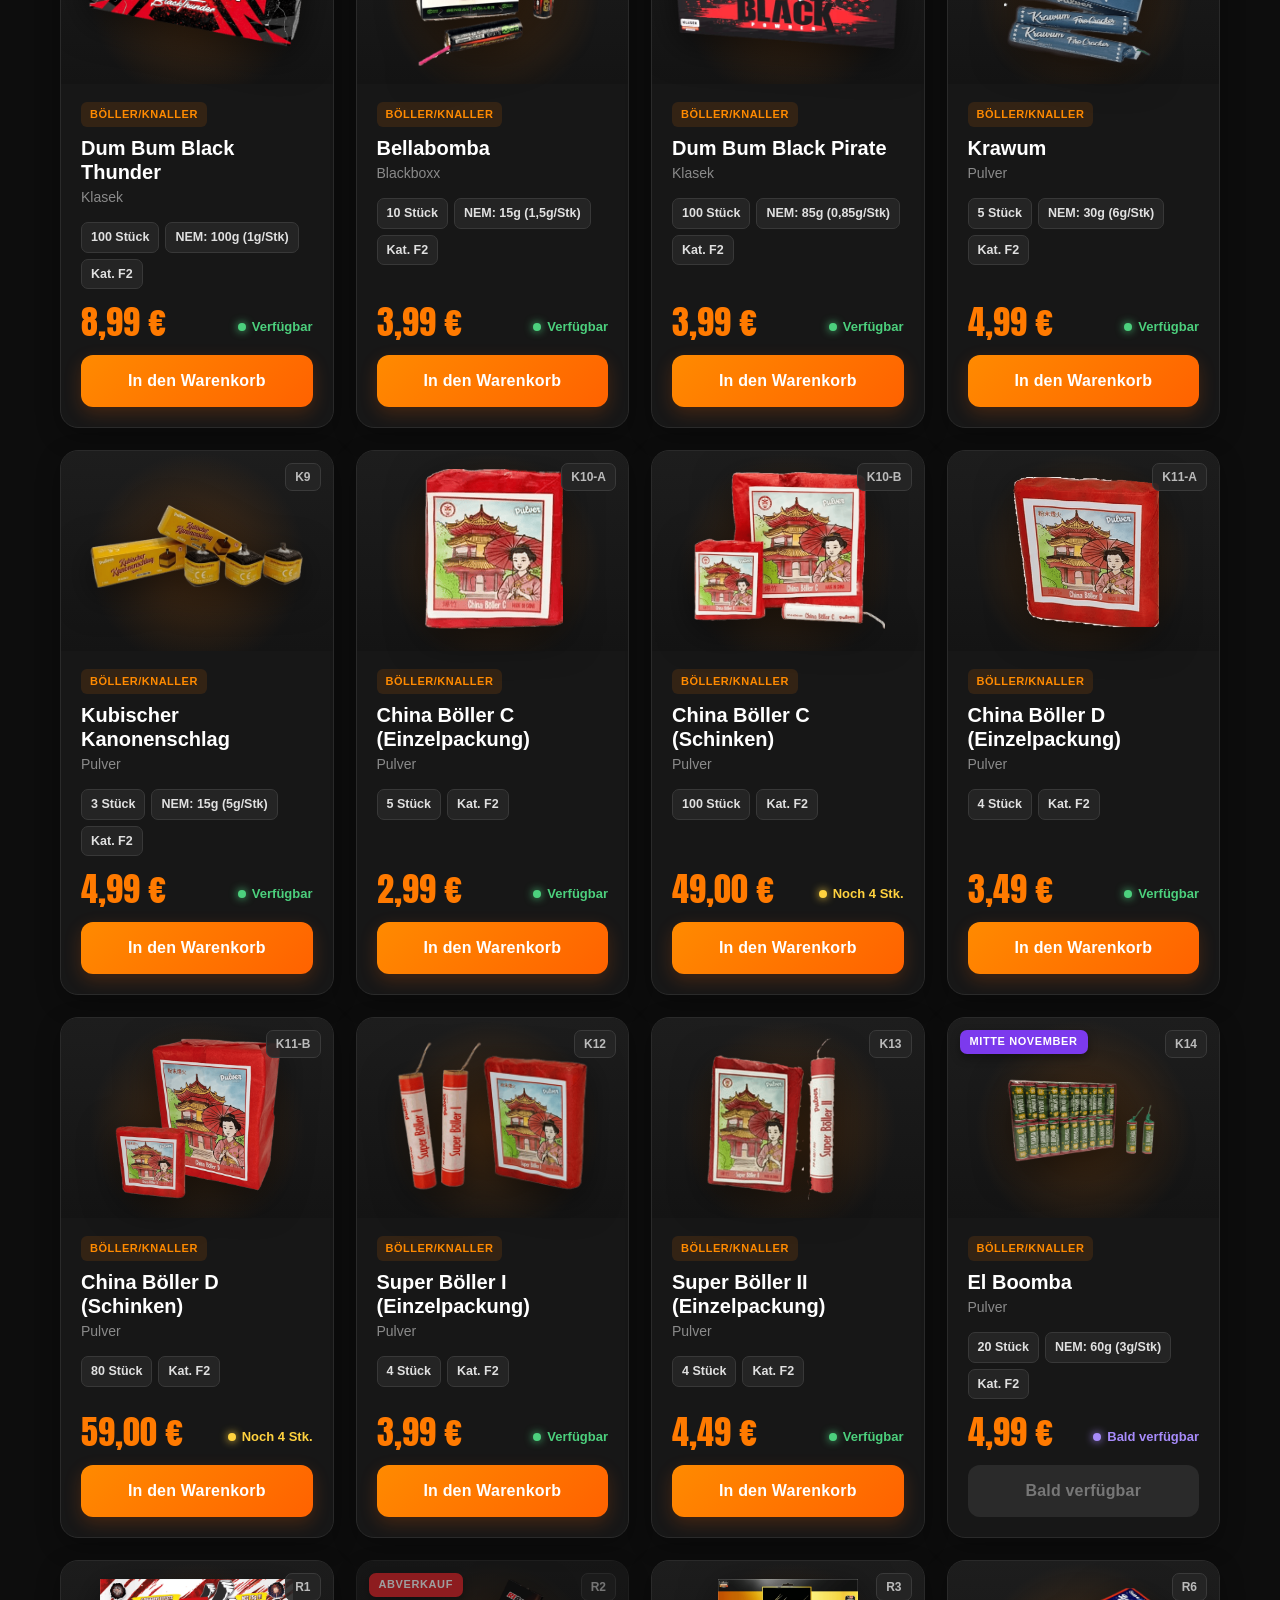
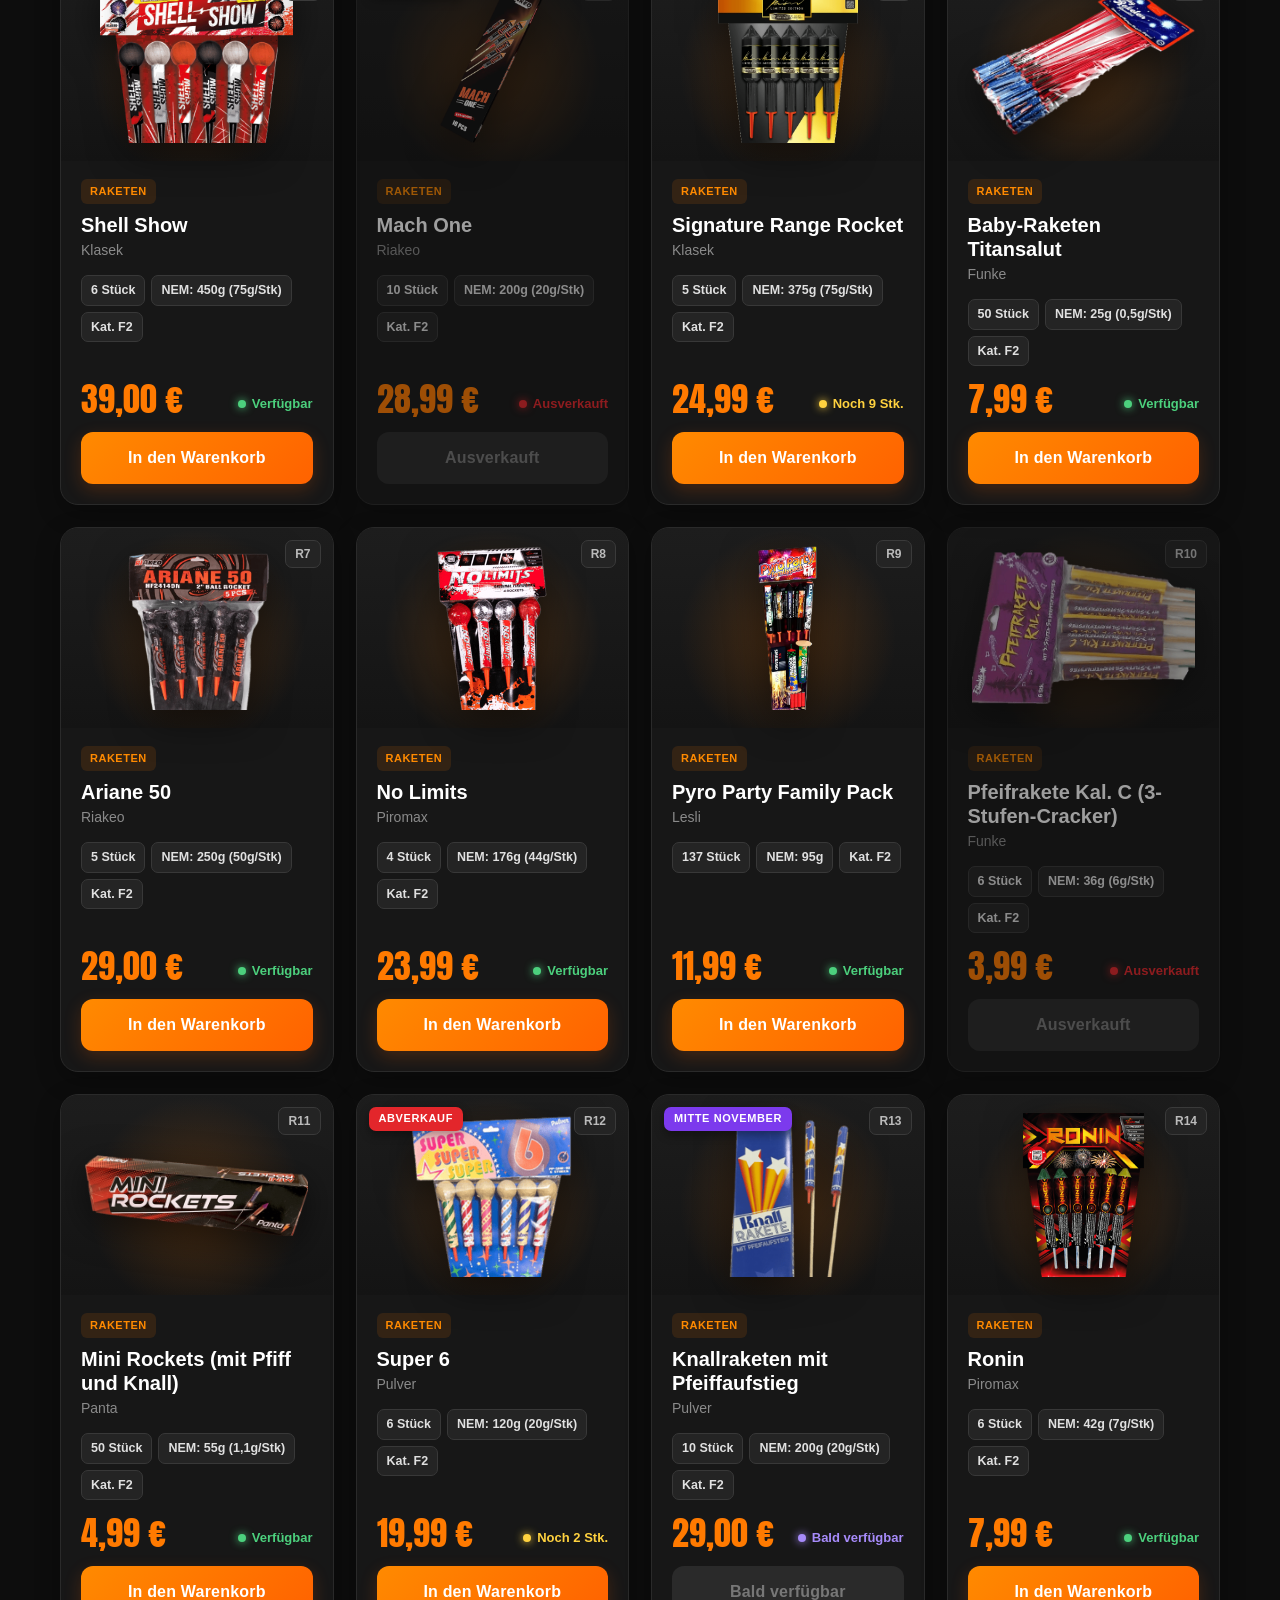
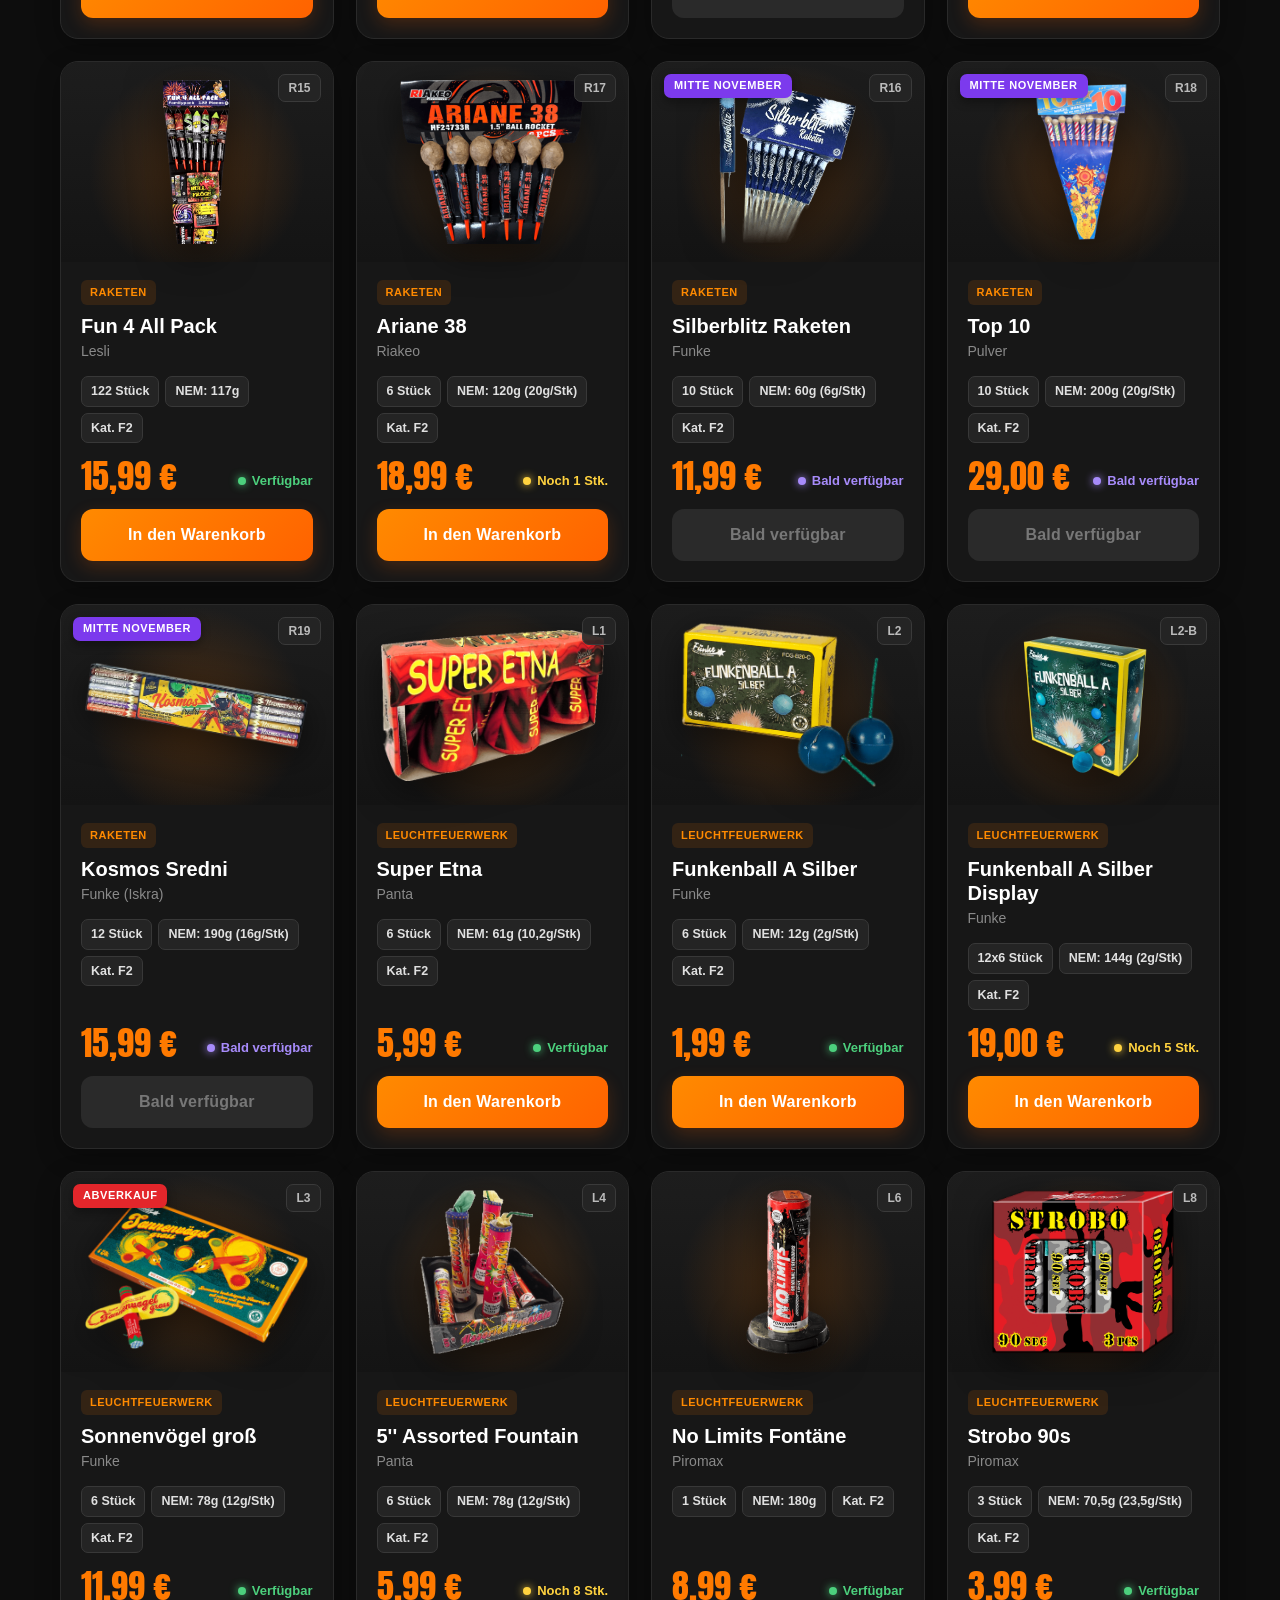
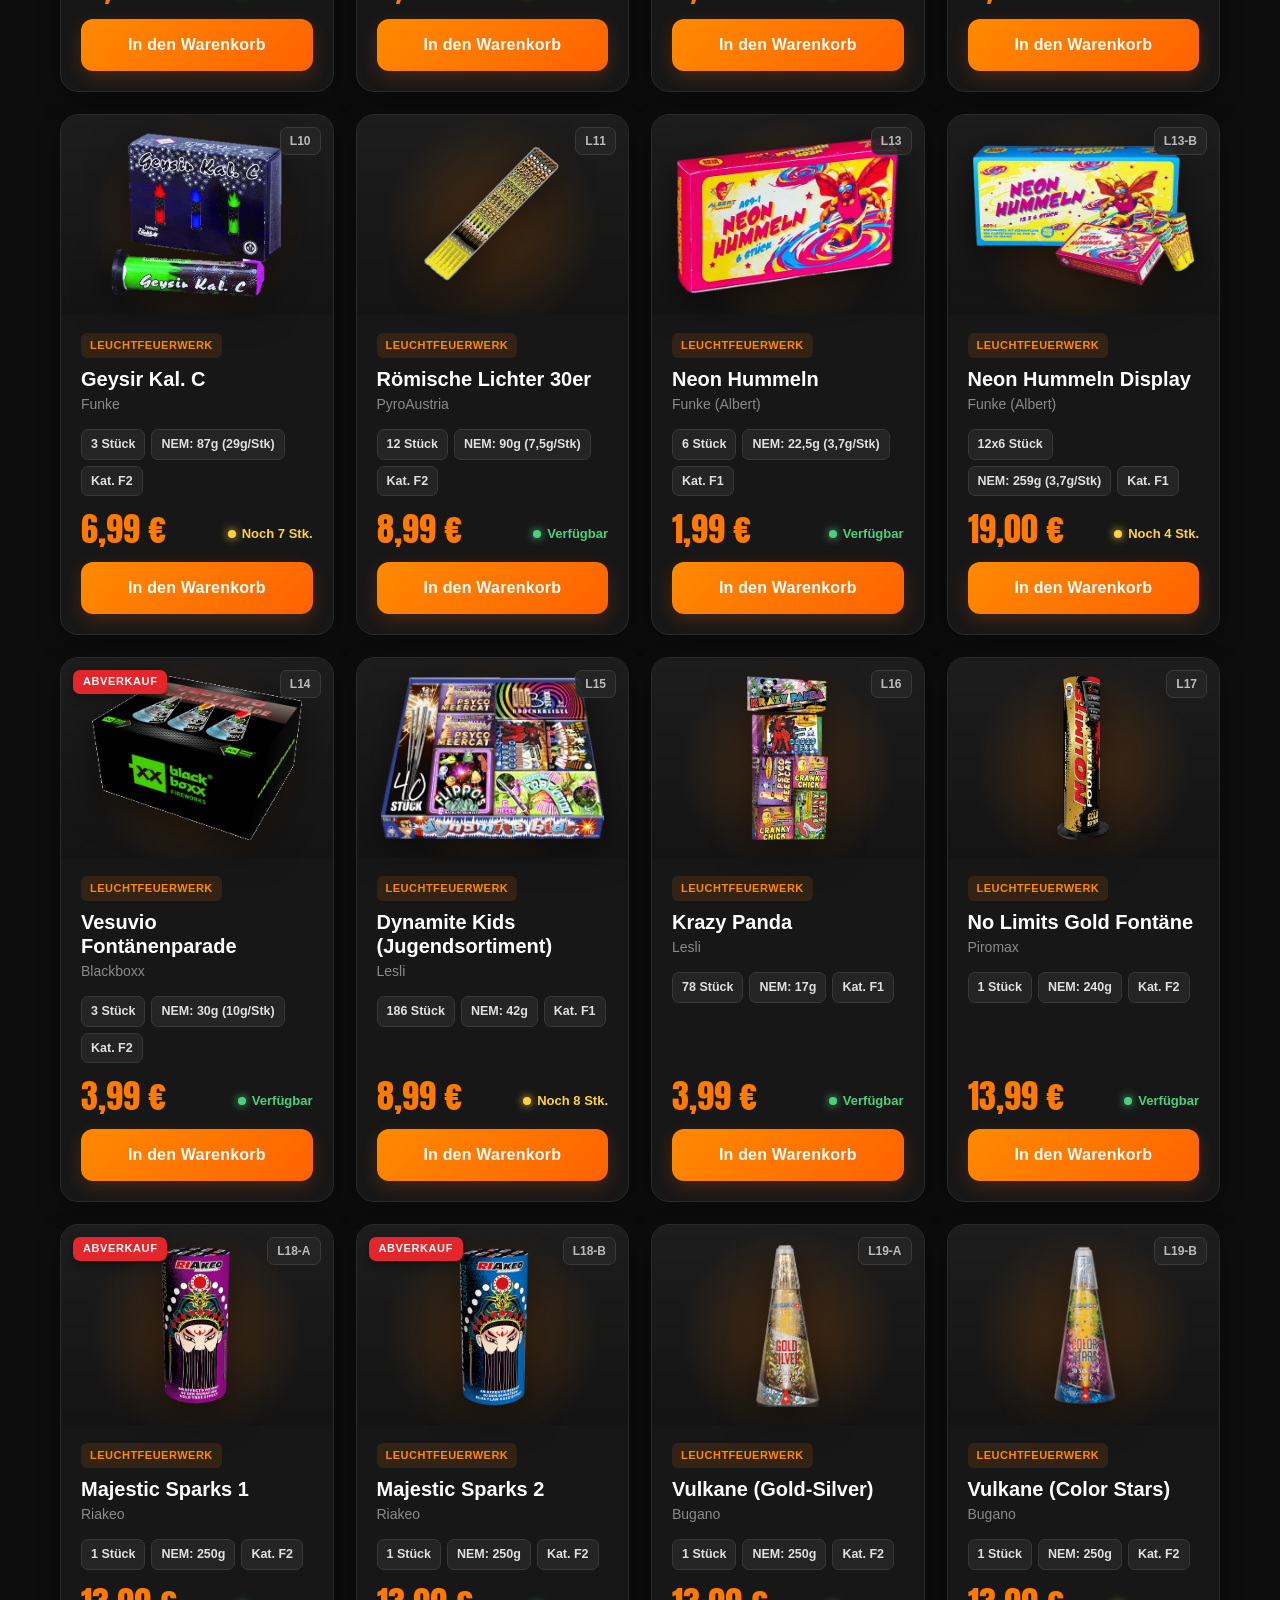
==== commit f5765bbe: "Update heading to include order deadline" ====
--- a/index.html
+++ b/index.html
@@ -87,7 +87,7 @@
 
         <div class="section-heading">
           <p class="section-label">SORTIMENT 2026</p>
-          <h2>Produkte</h2>
+          <h2>Produkte (Bestellschluss 13.12.2026)</h2>
         </div>
 
 
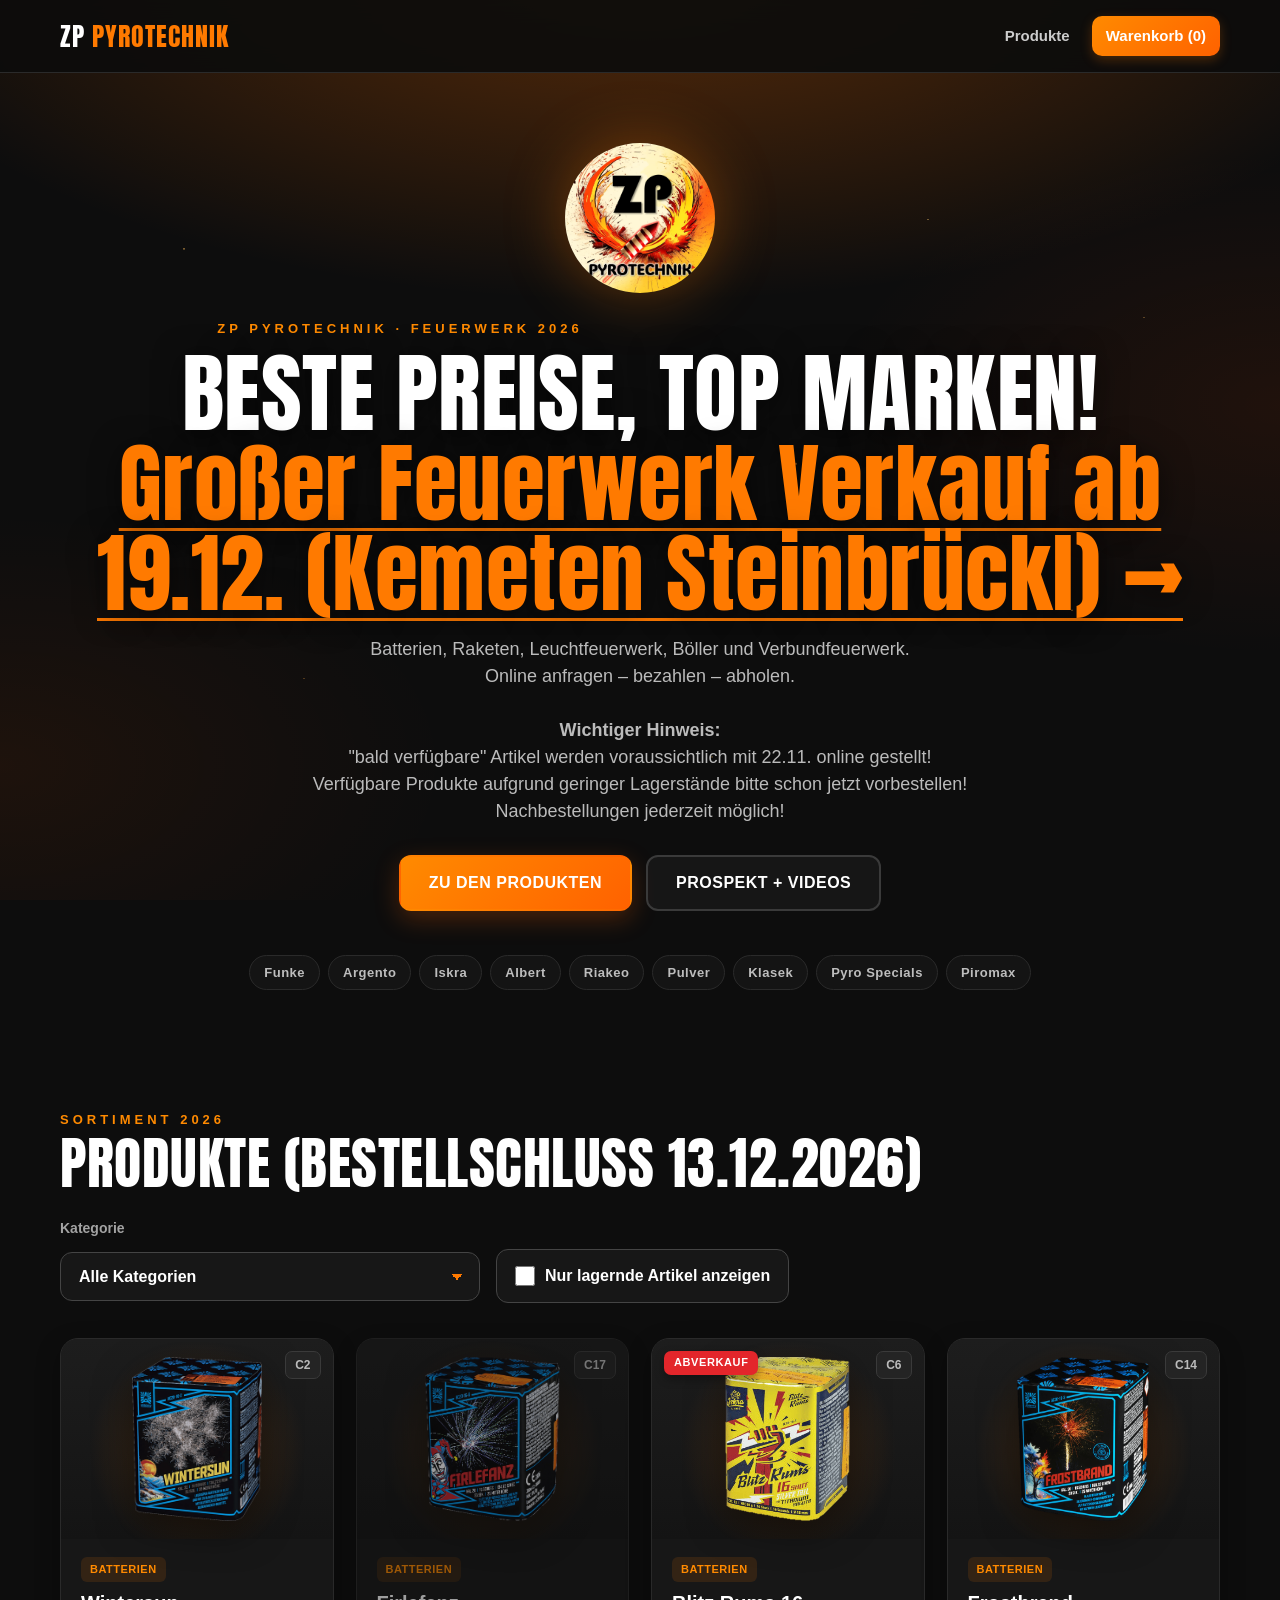
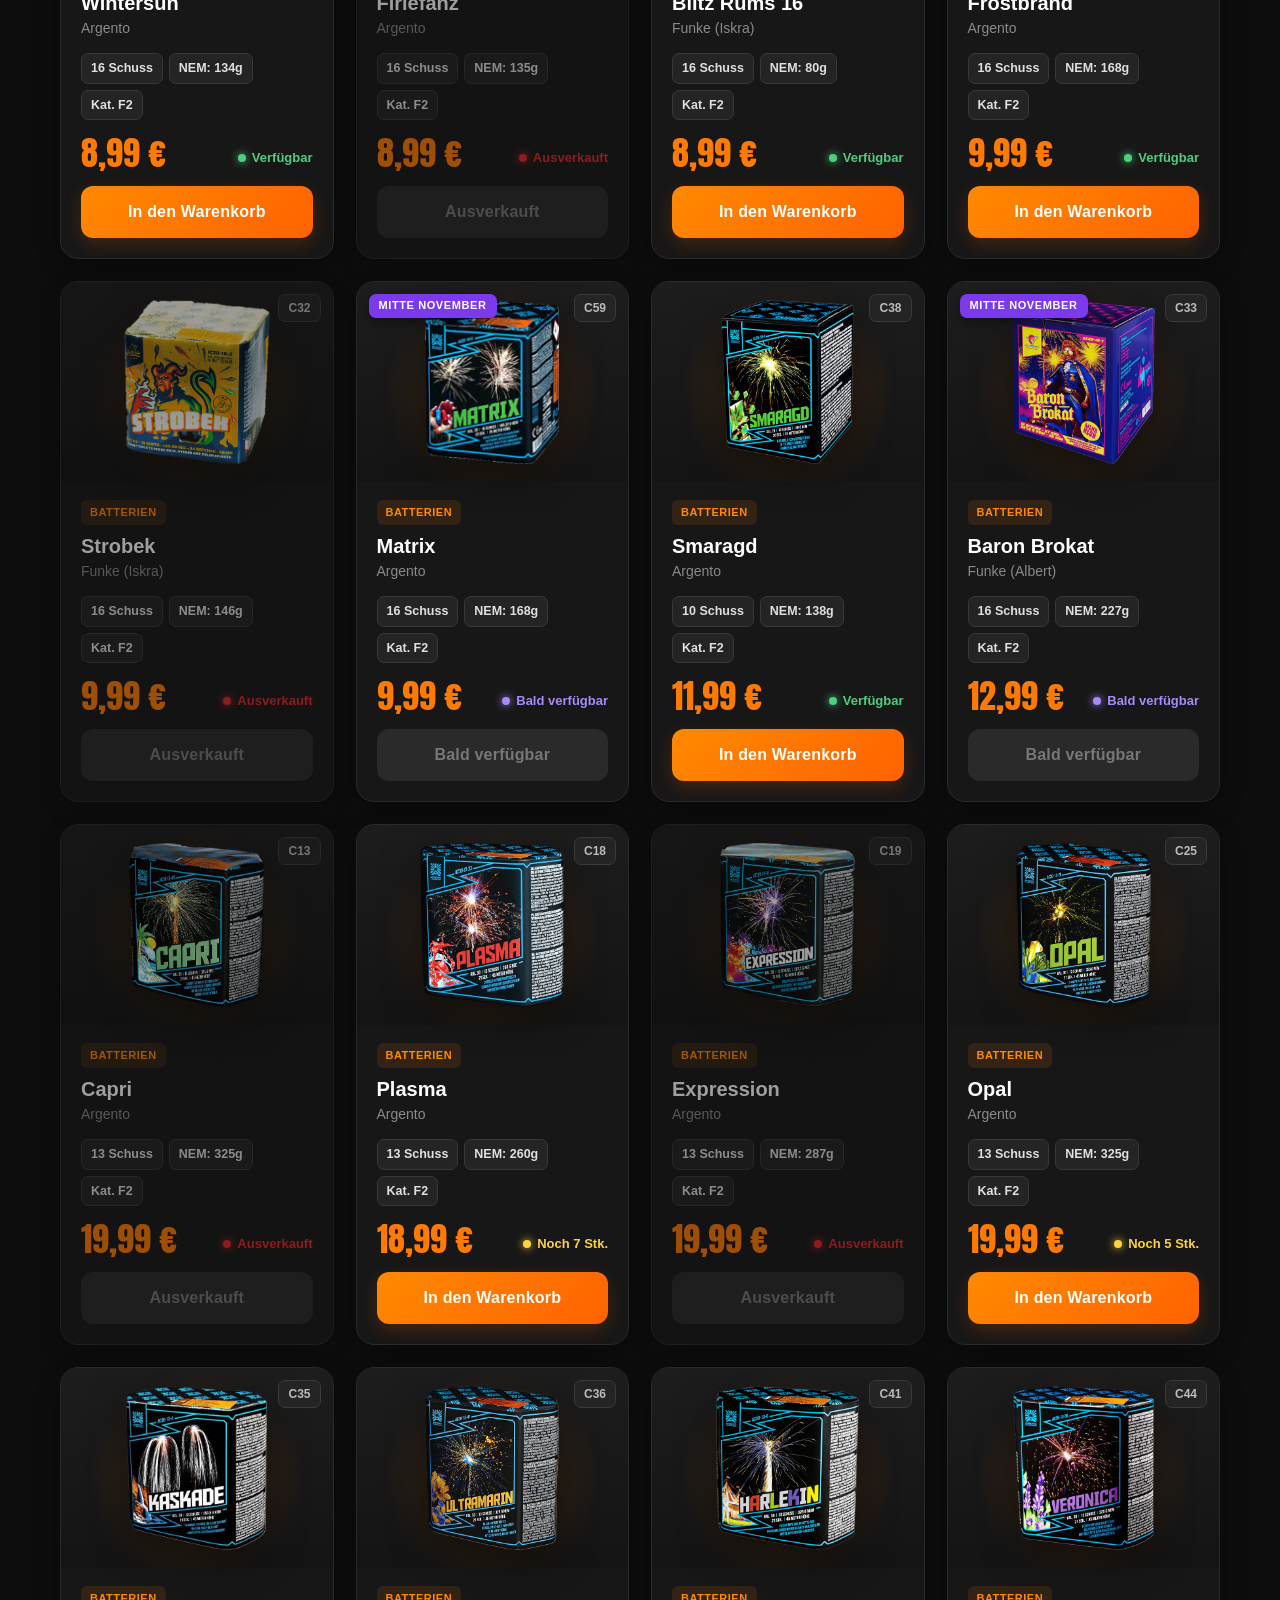
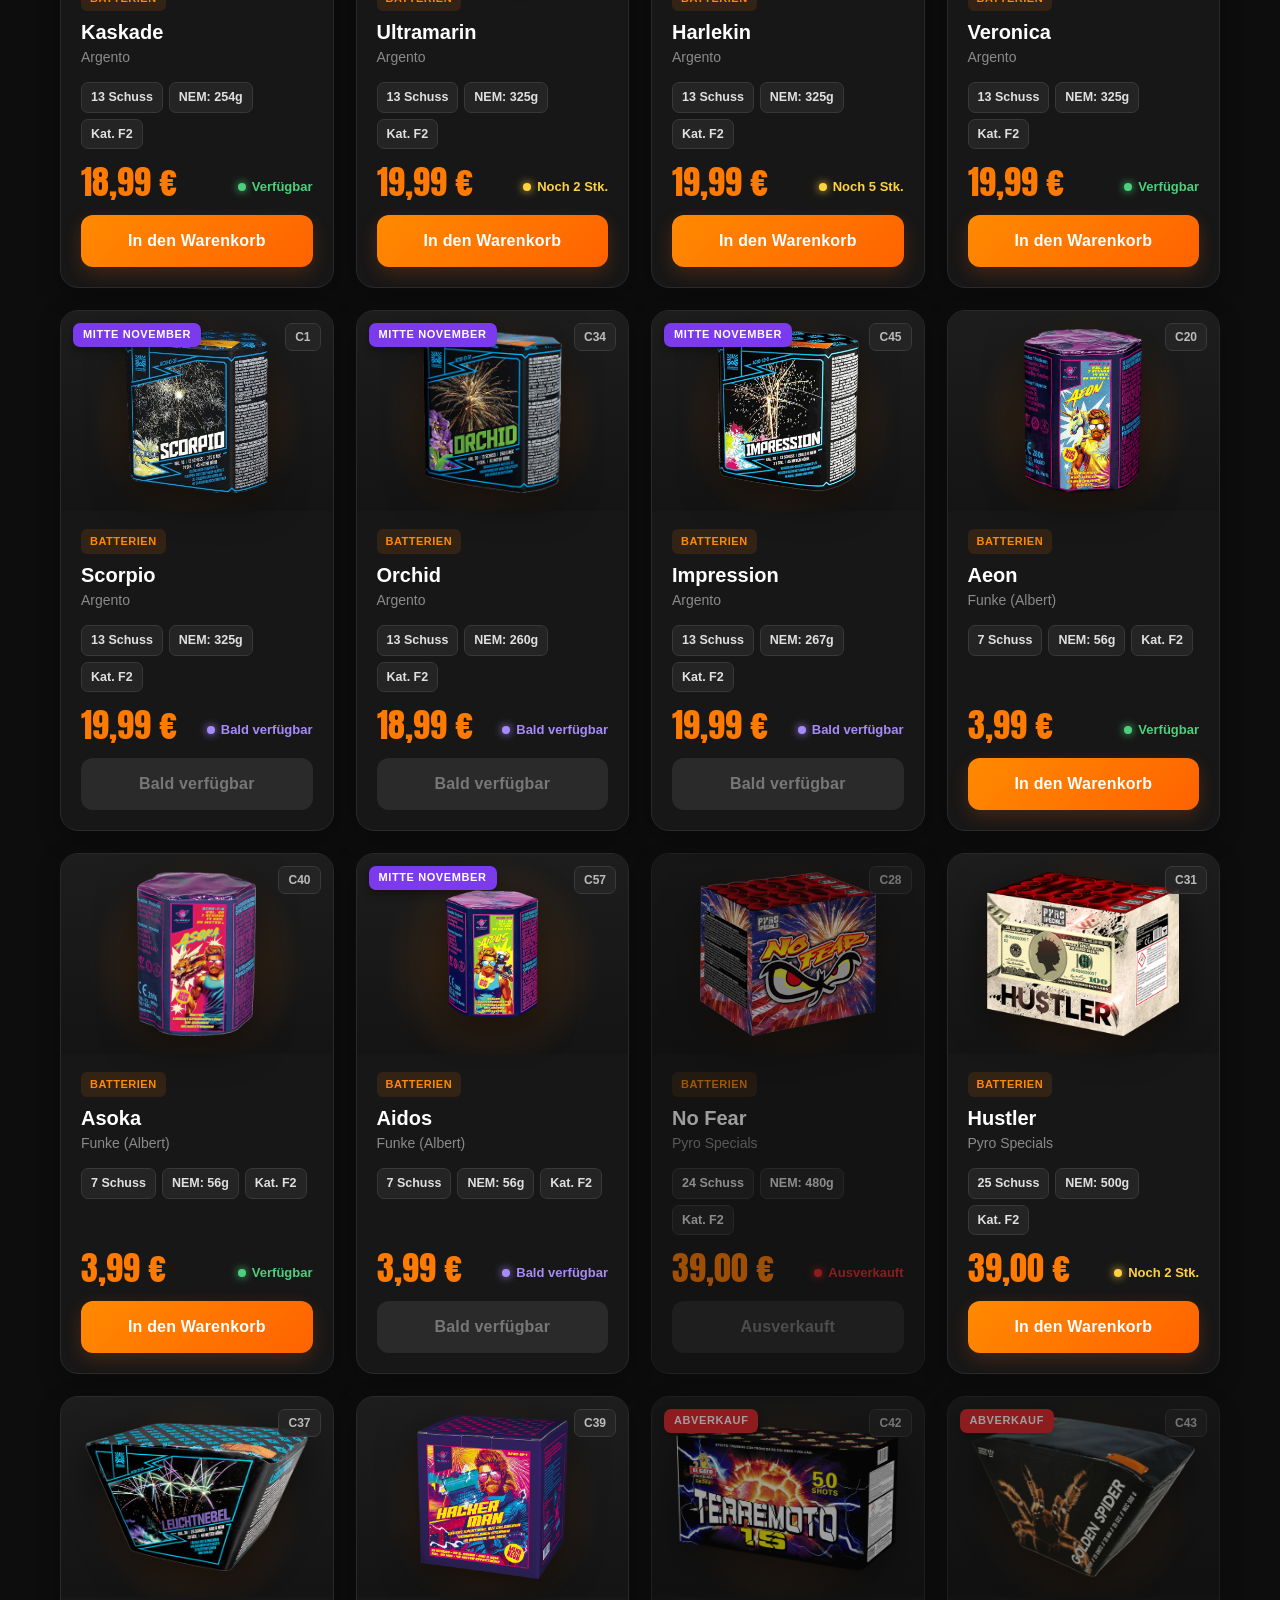
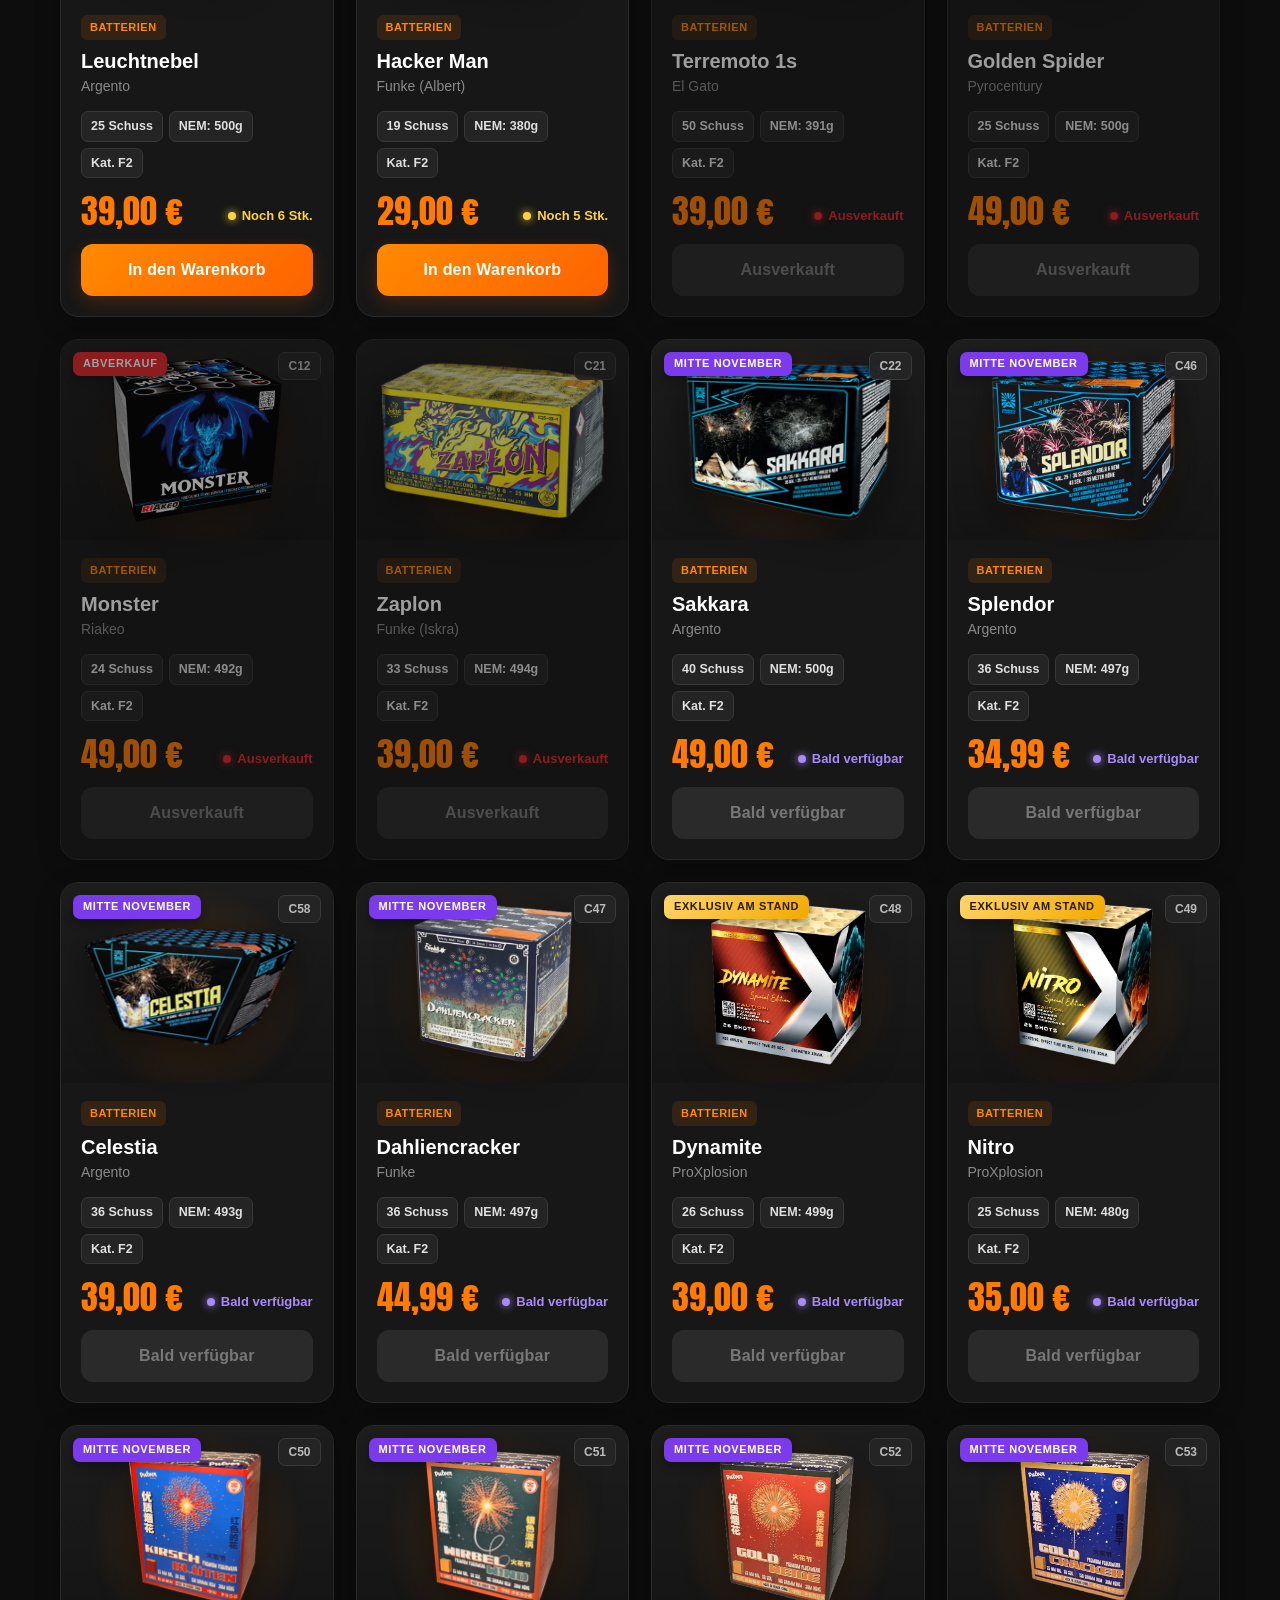
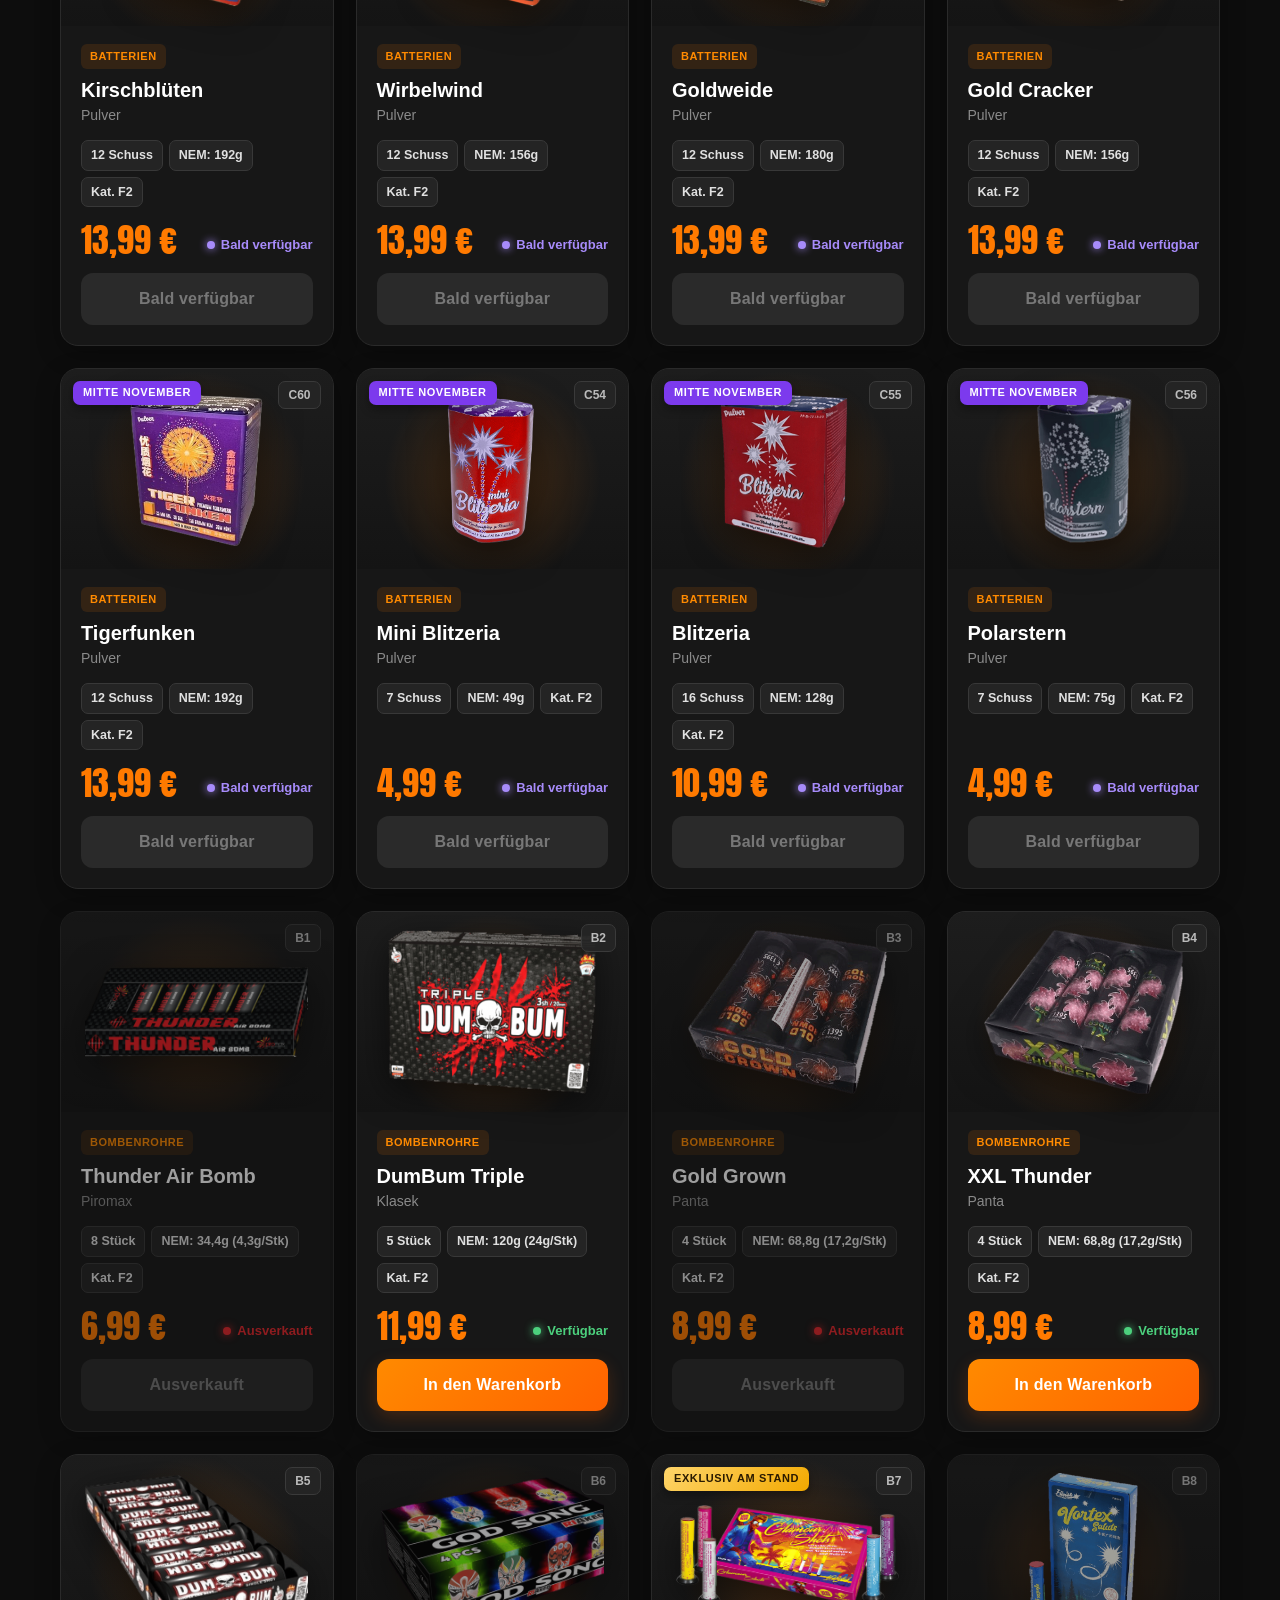
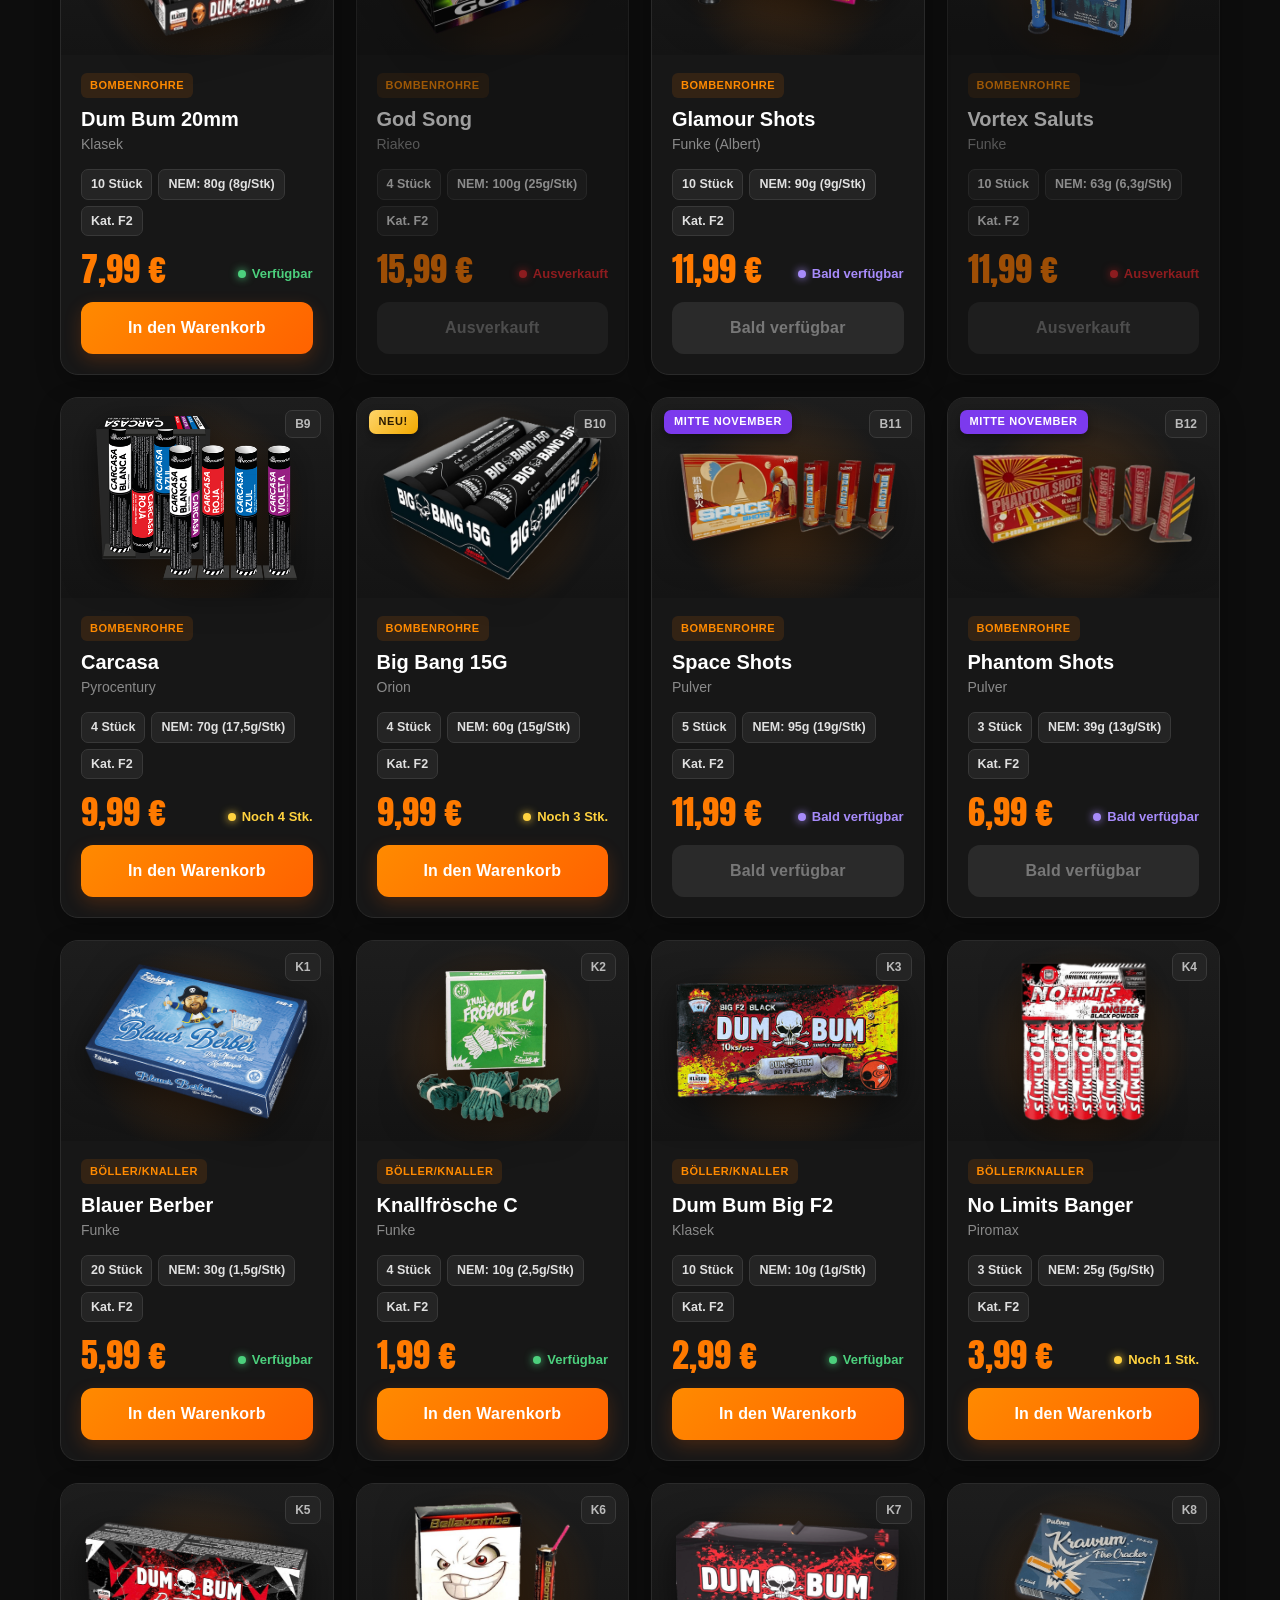
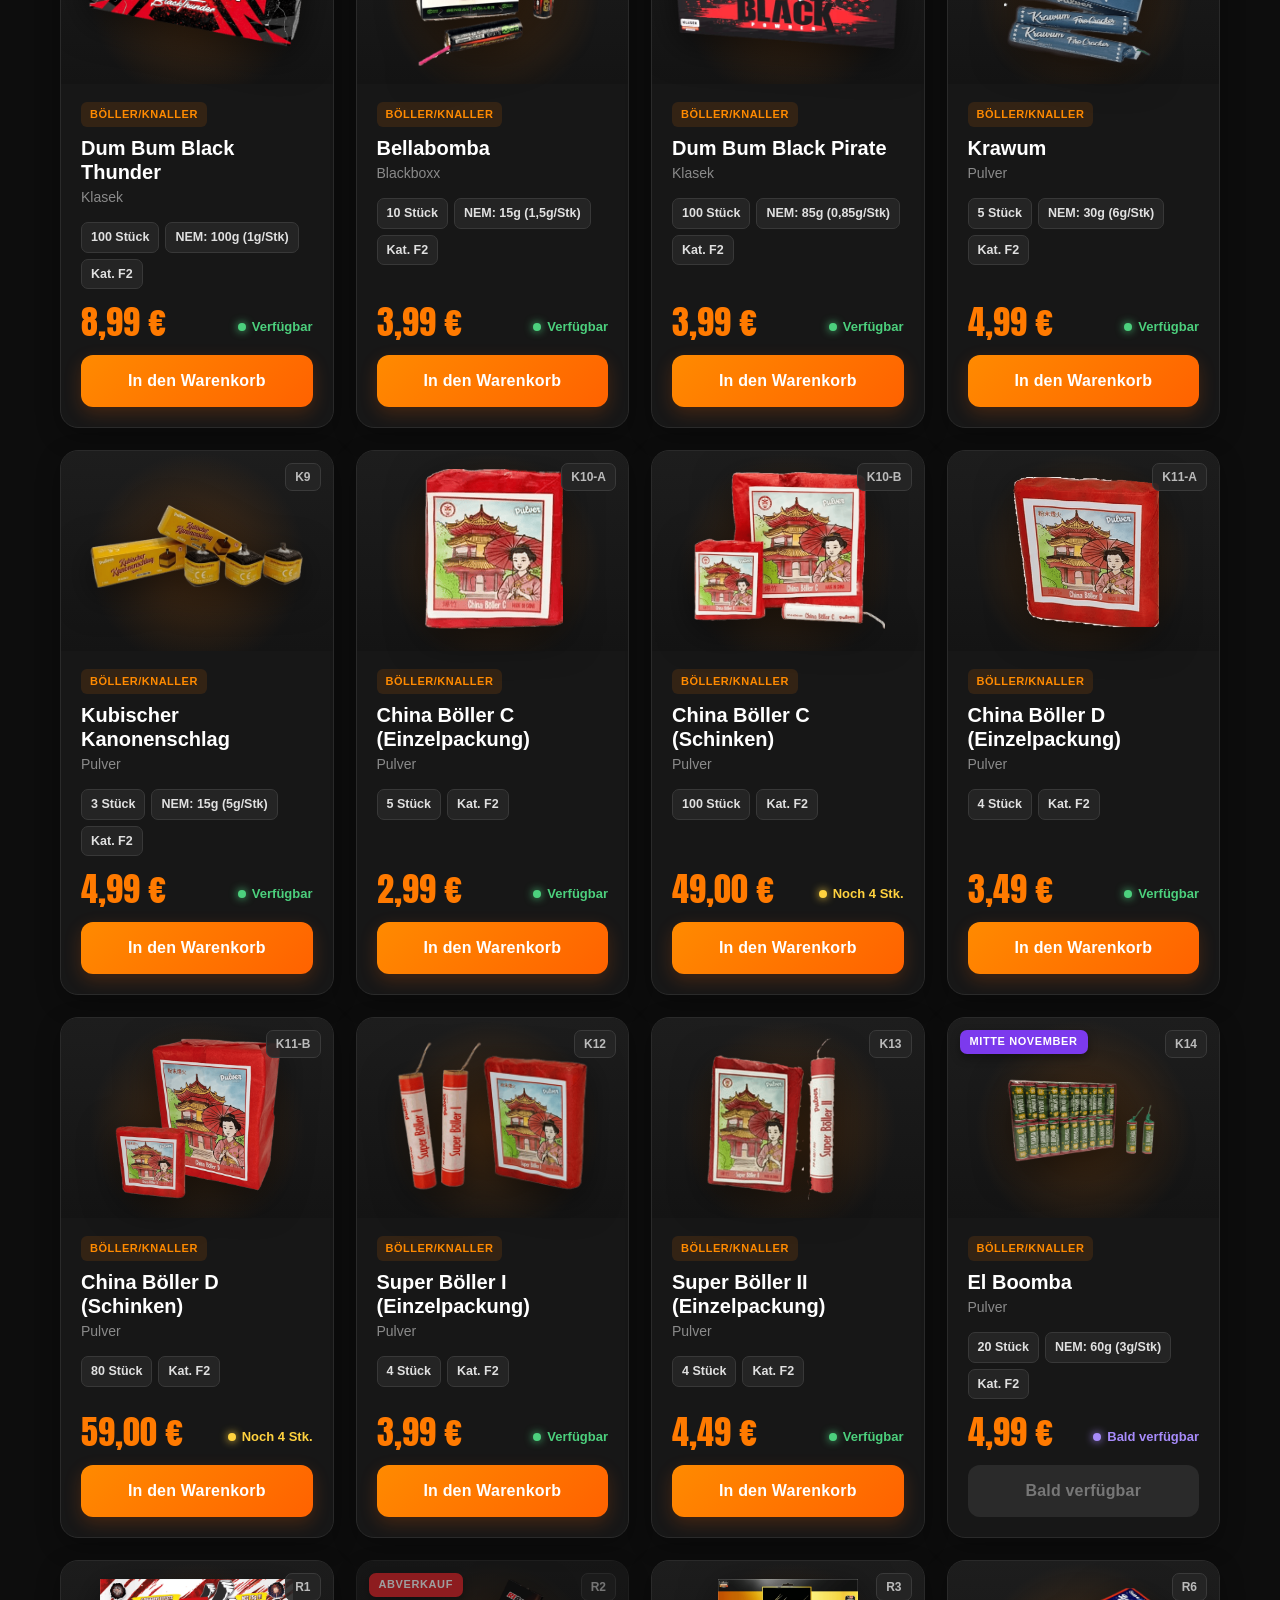
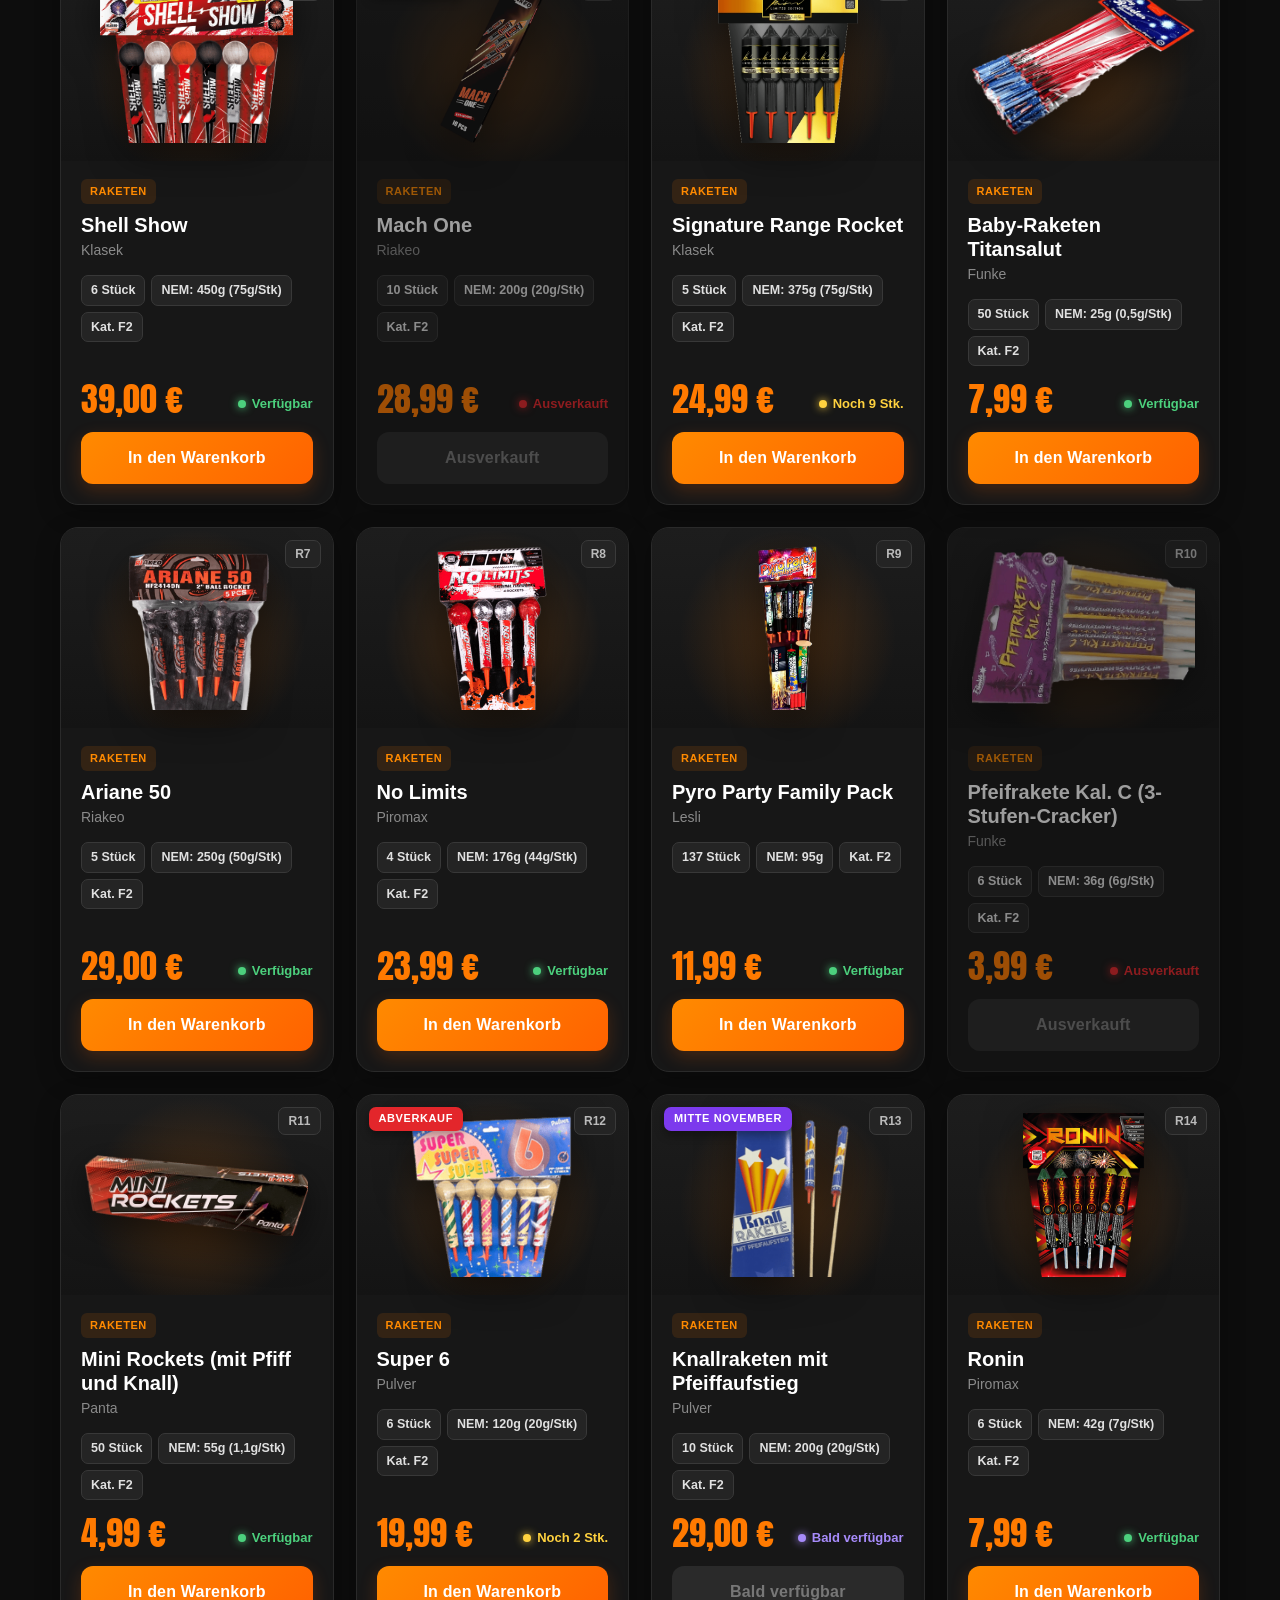
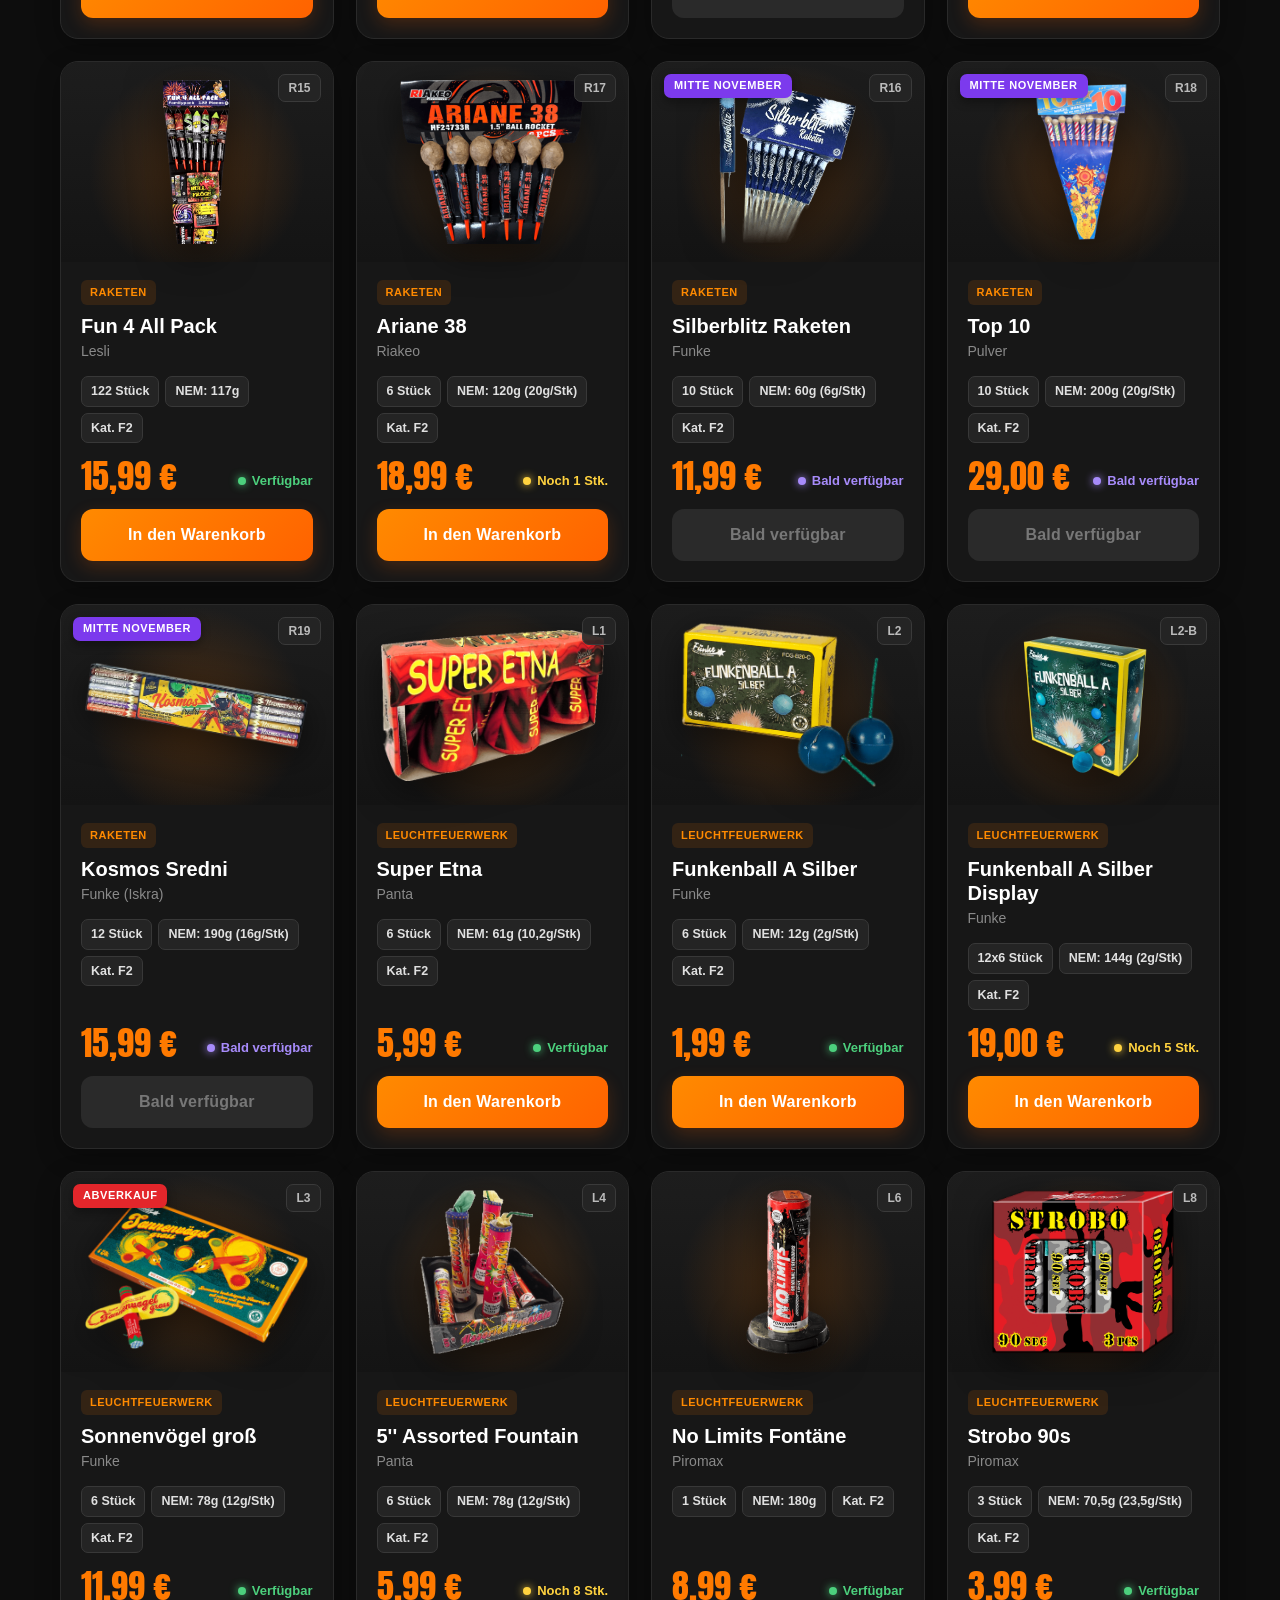
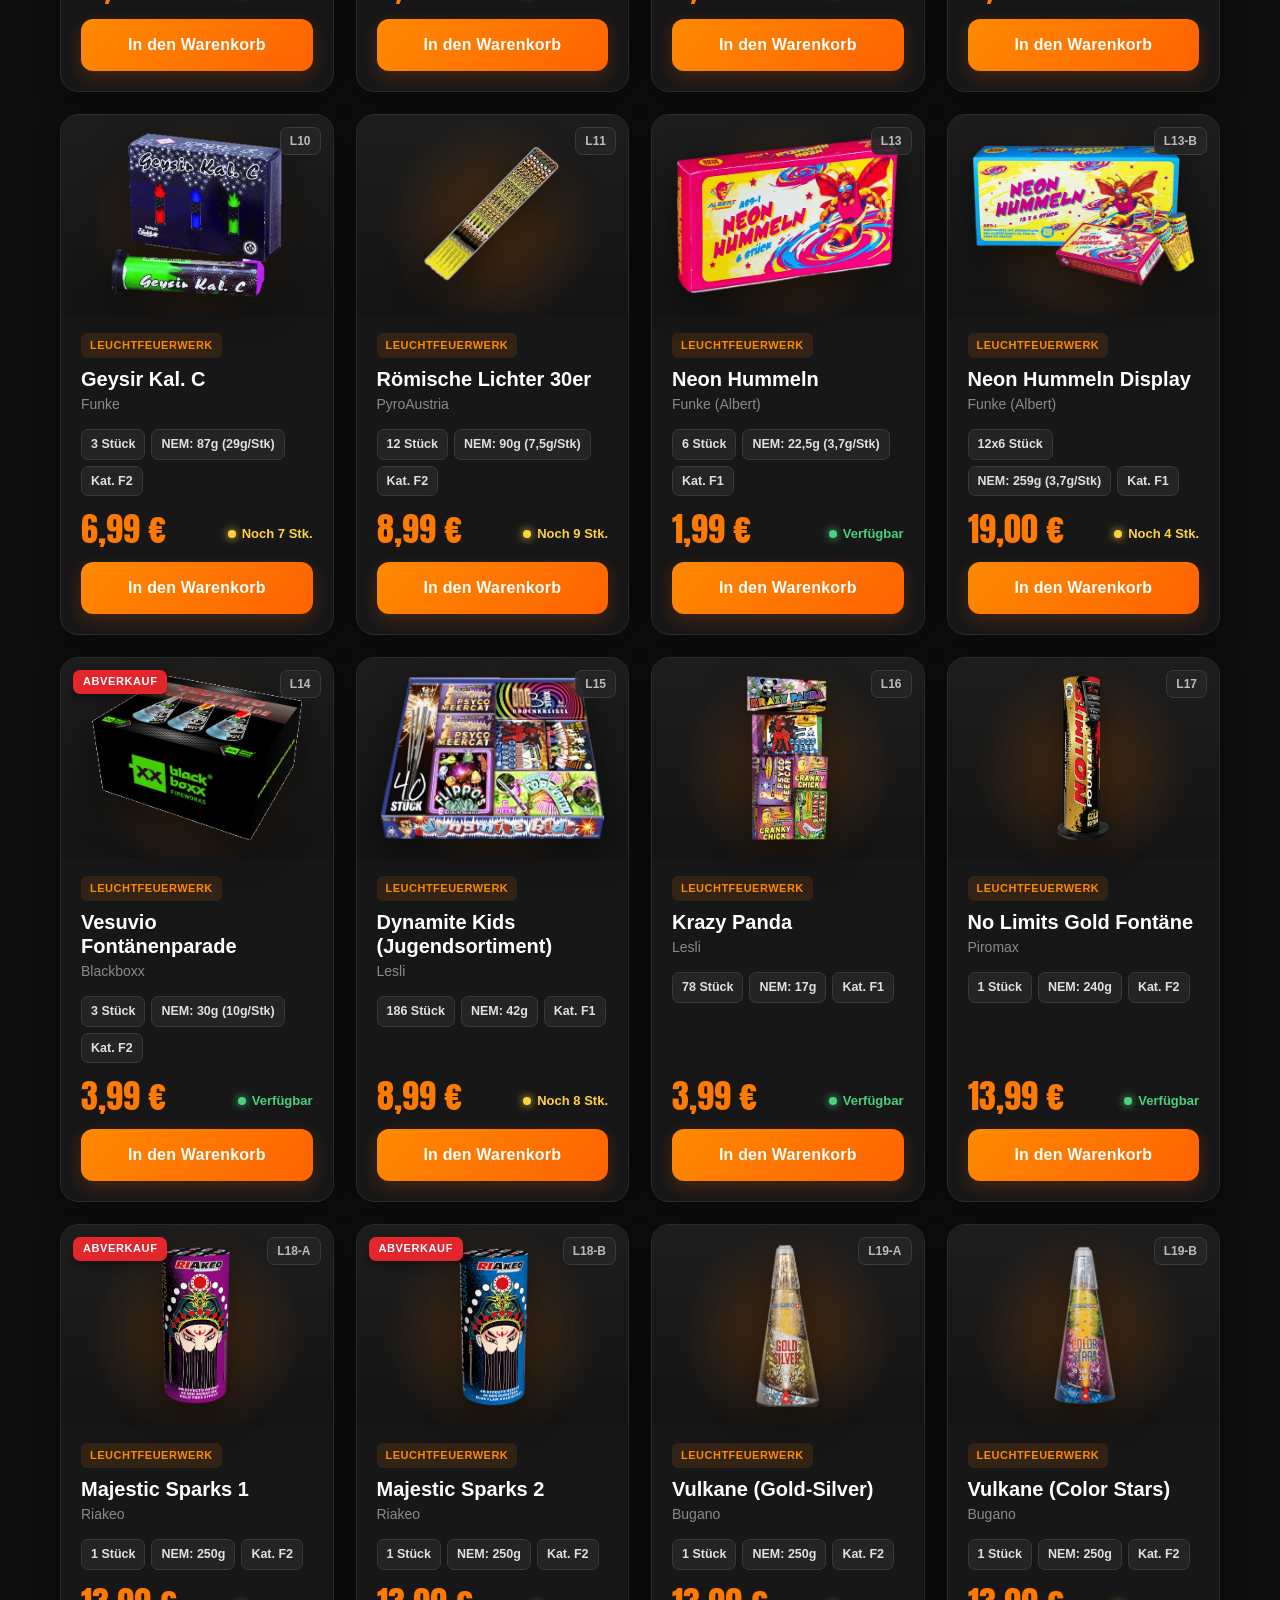
==== commit 149f6490: "Update index.html" ====
--- a/index.html
+++ b/index.html
@@ -52,7 +52,7 @@
         <p>
           Batterien, Raketen, Leuchtfeuerwerk, Böller und Verbundfeuerwerk.<br>
           Online anfragen – bezahlen – abholen.<br><br>
-          <b>Wichtiger Hinweis:</b><br> "bald verfügbare" Artikel werden voraussichtlich mit 15.11. online gestellt!<br>
+          <b>Wichtiger Hinweis:</b><br> "bald verfügbare" Artikel werden voraussichtlich mit 22.11. online gestellt!<br>
           Verfügbare Produkte aufgrund geringer Lagerstände bitte schon jetzt vorbestellen!<br> Nachbestellungen jederzeit möglich!
         </p>
 
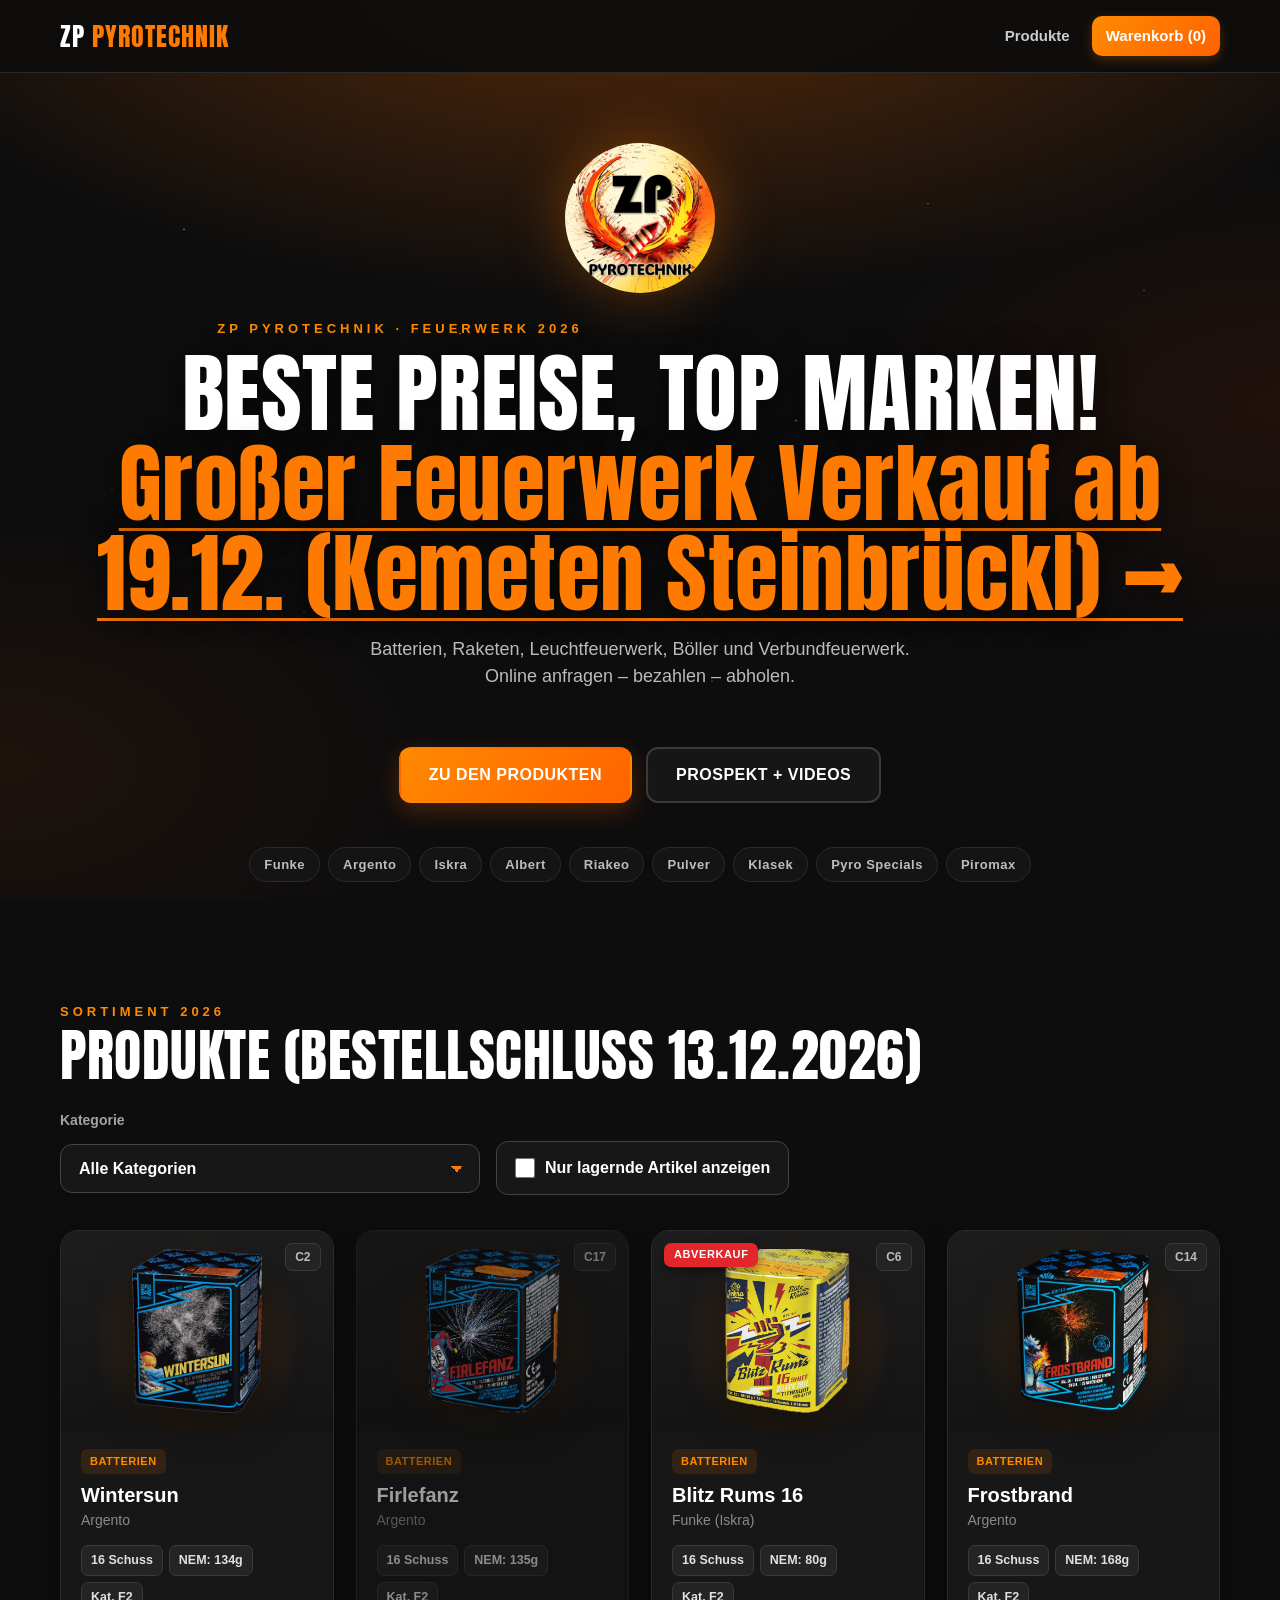
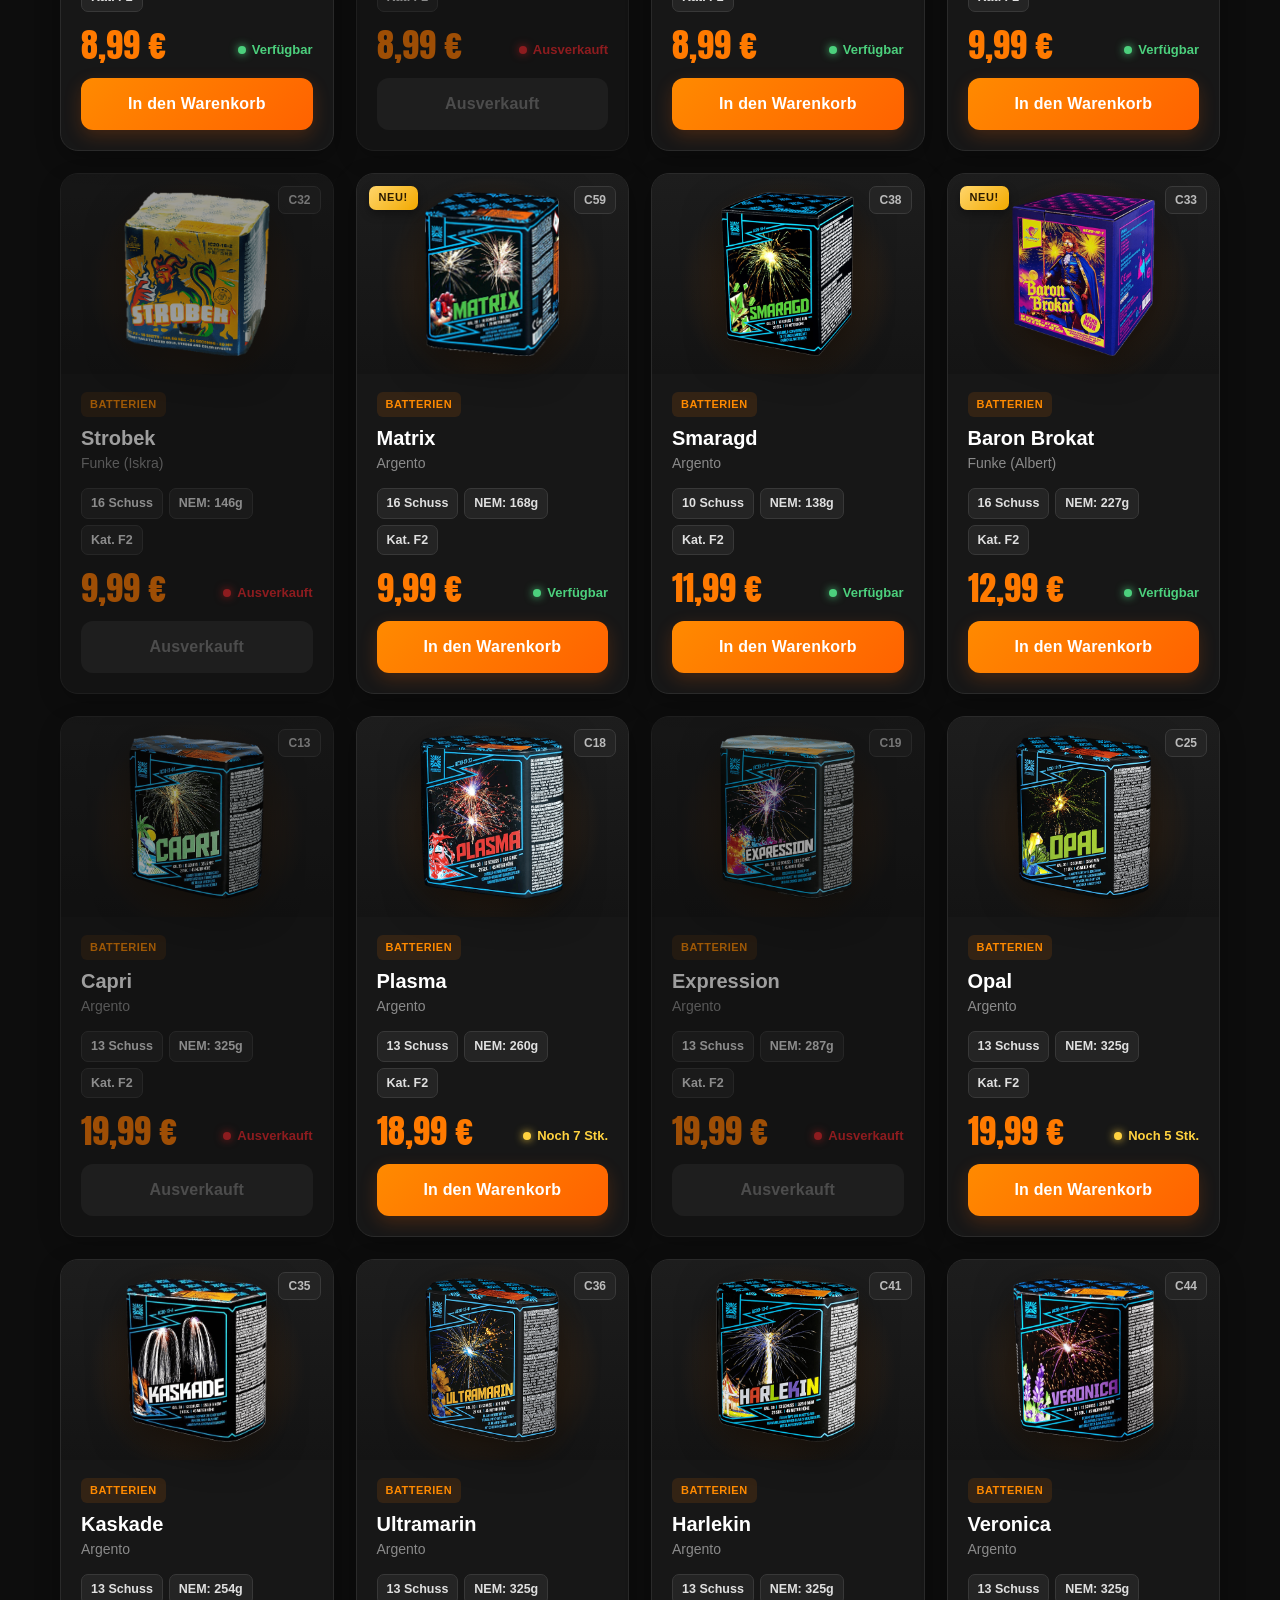
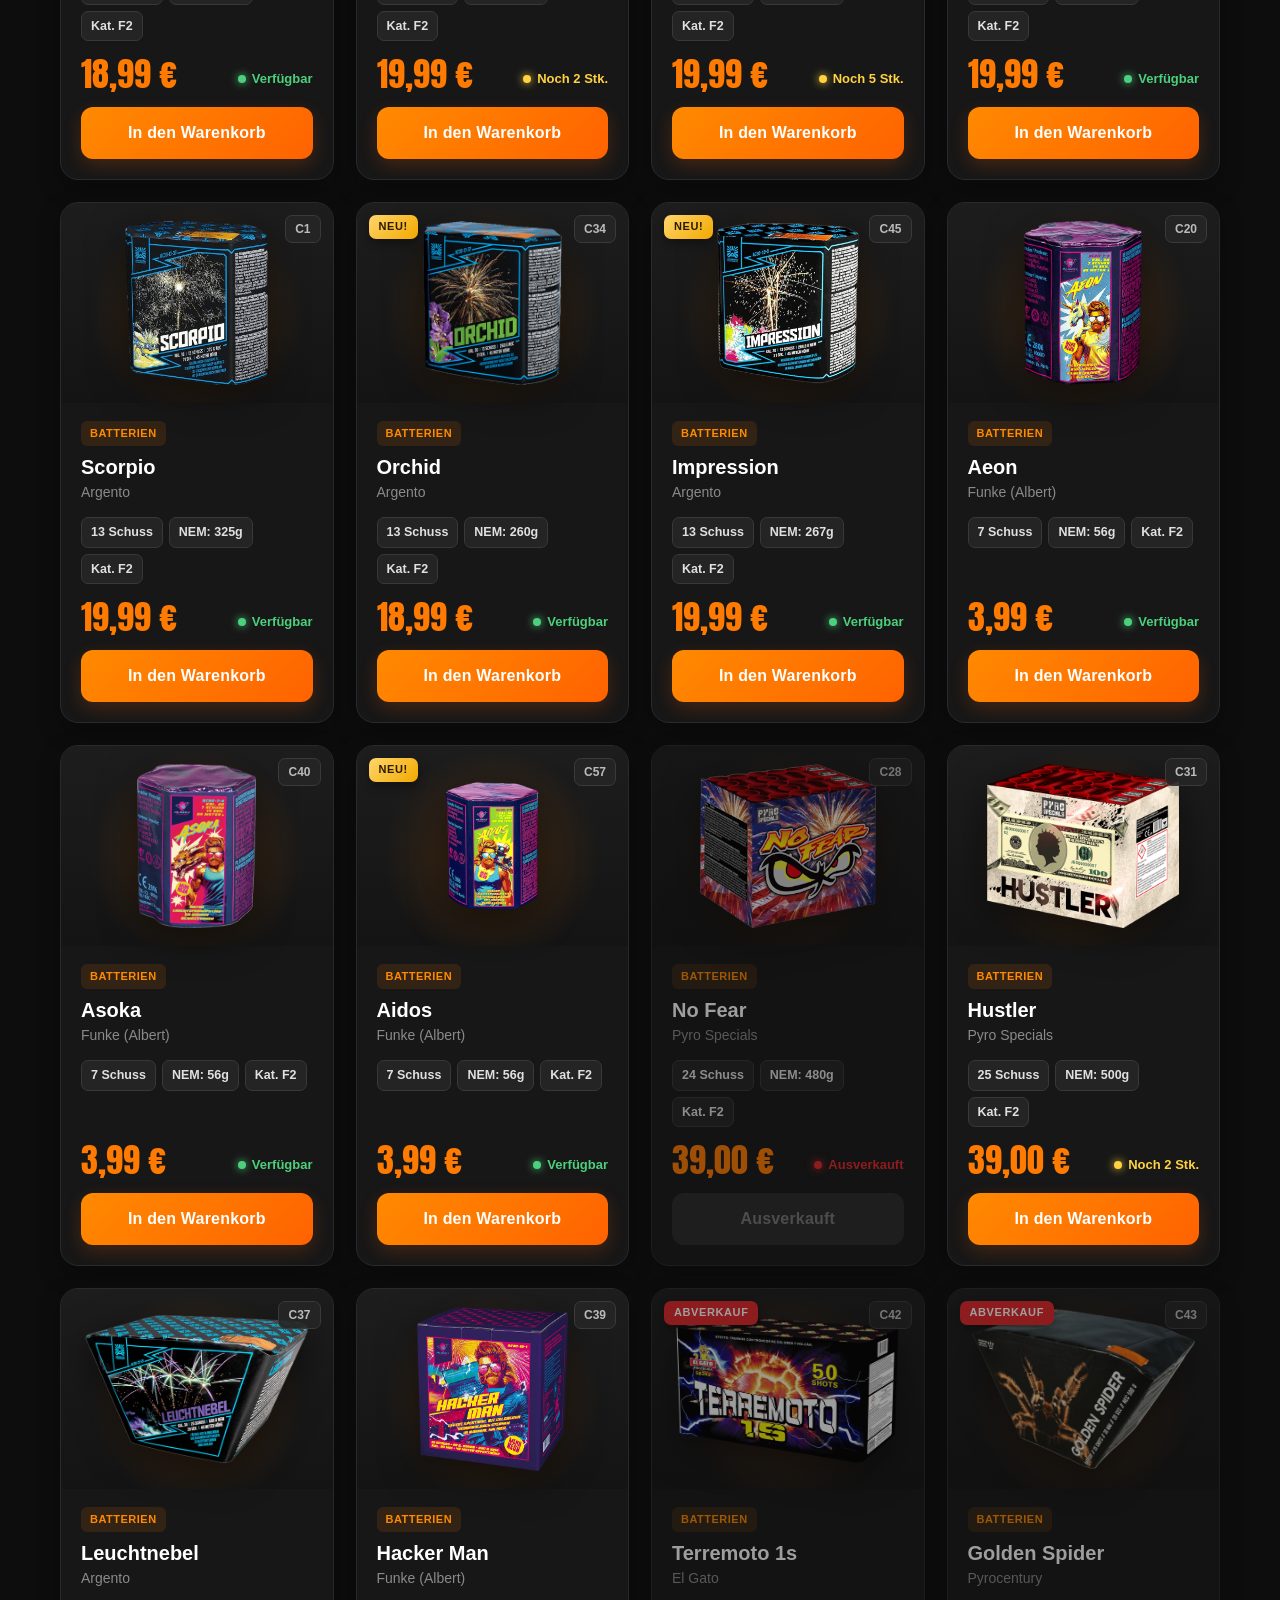
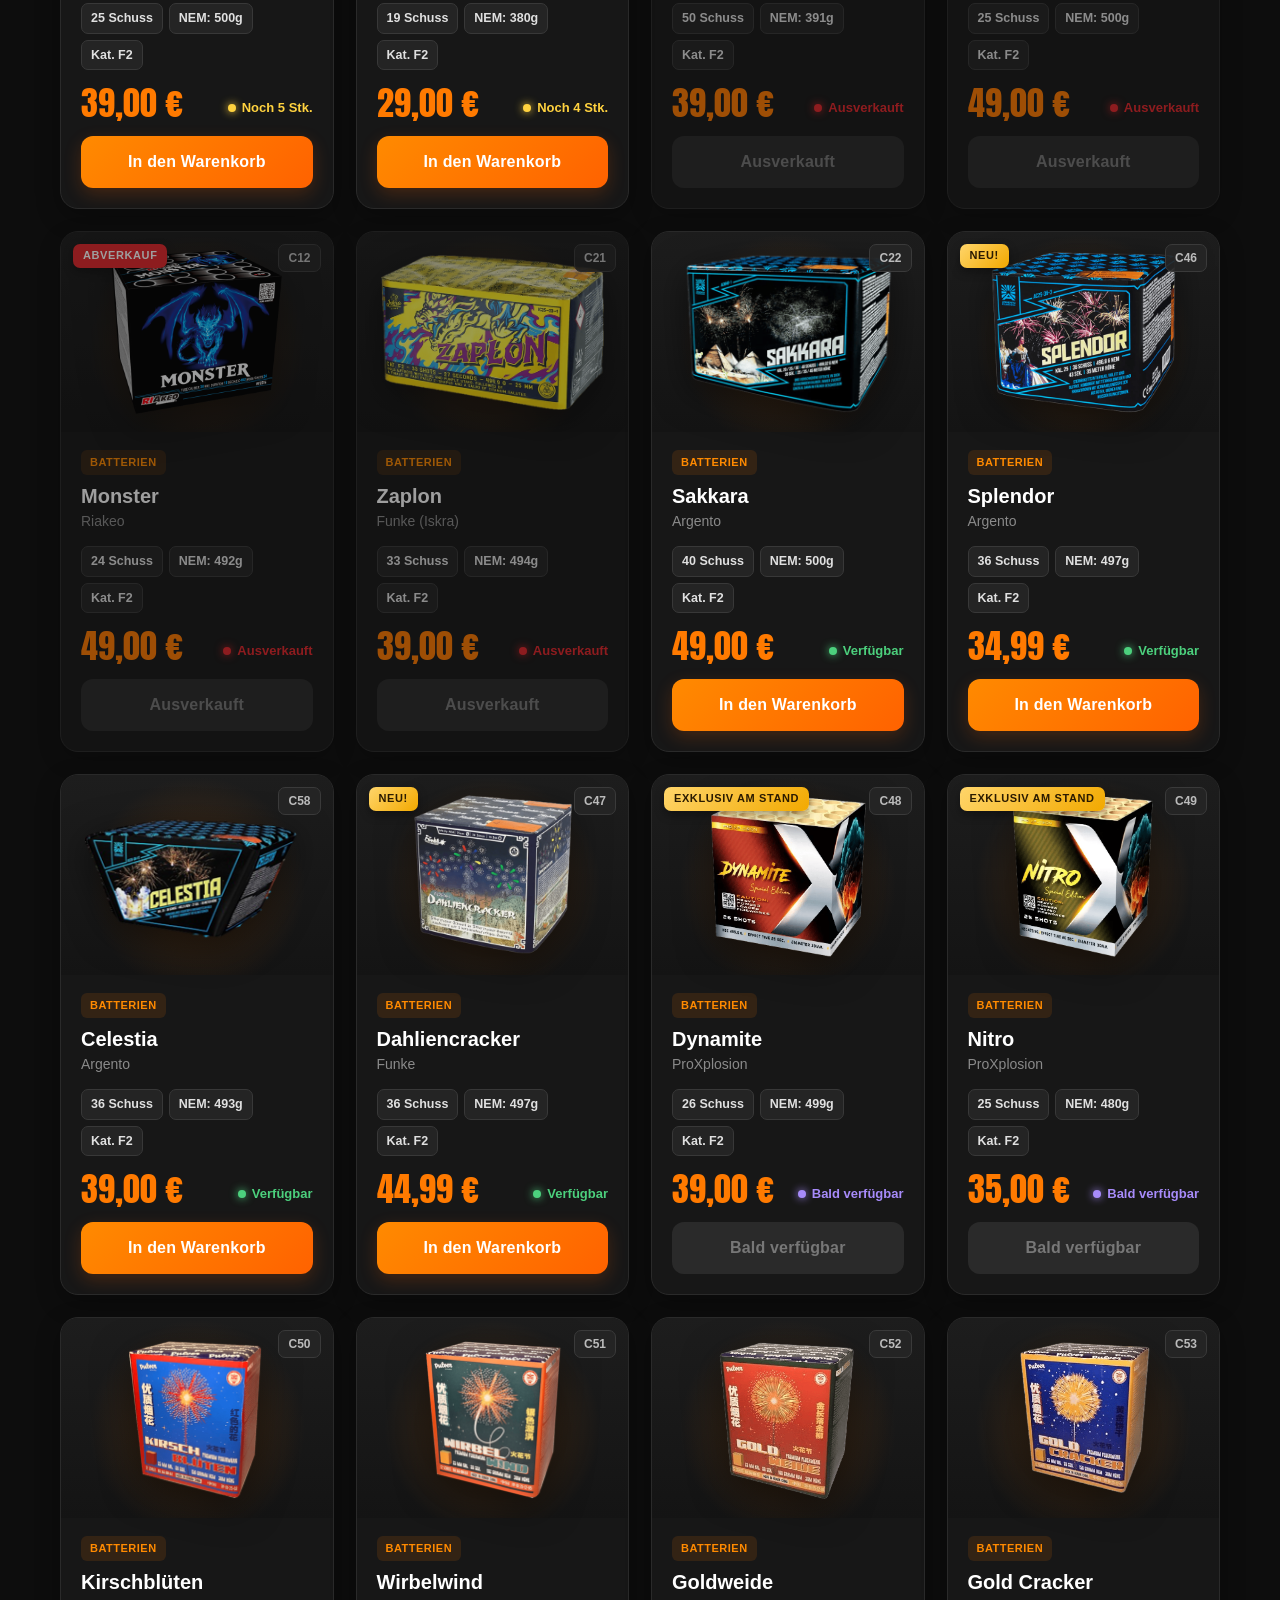
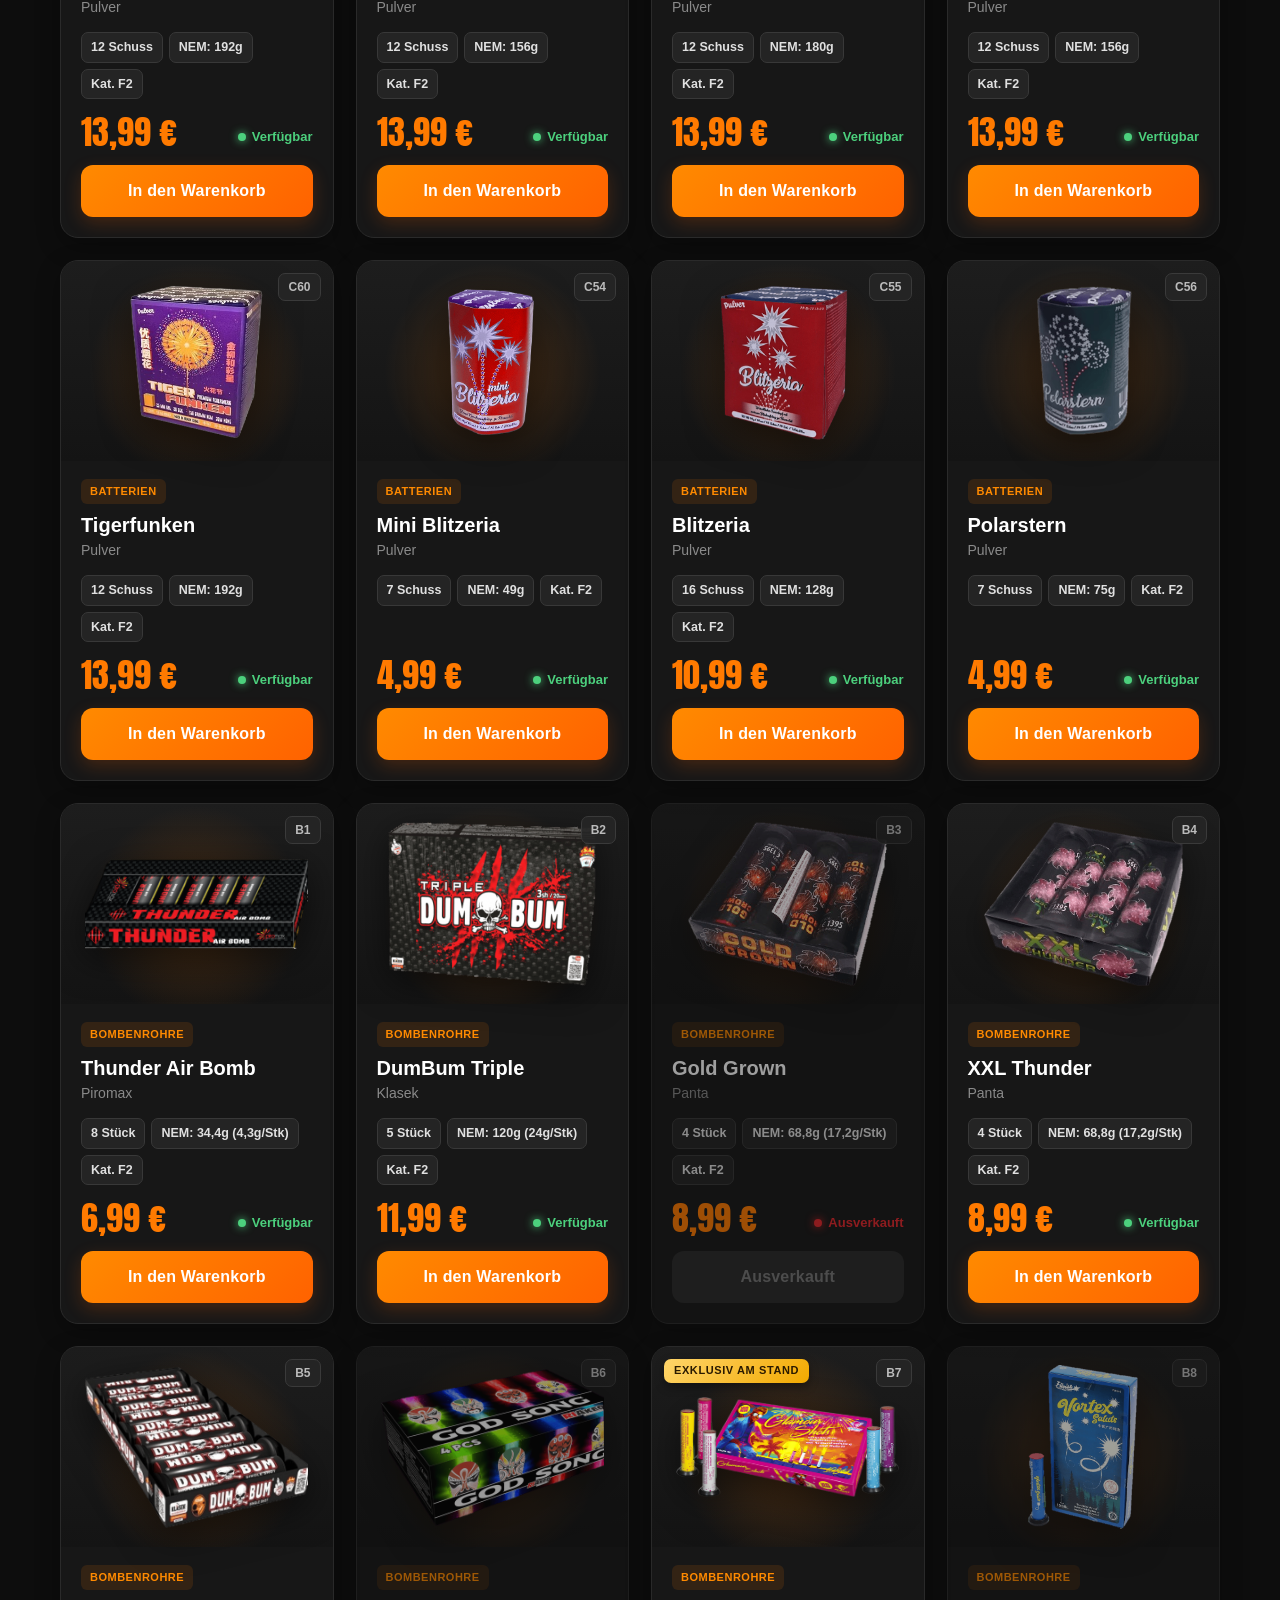
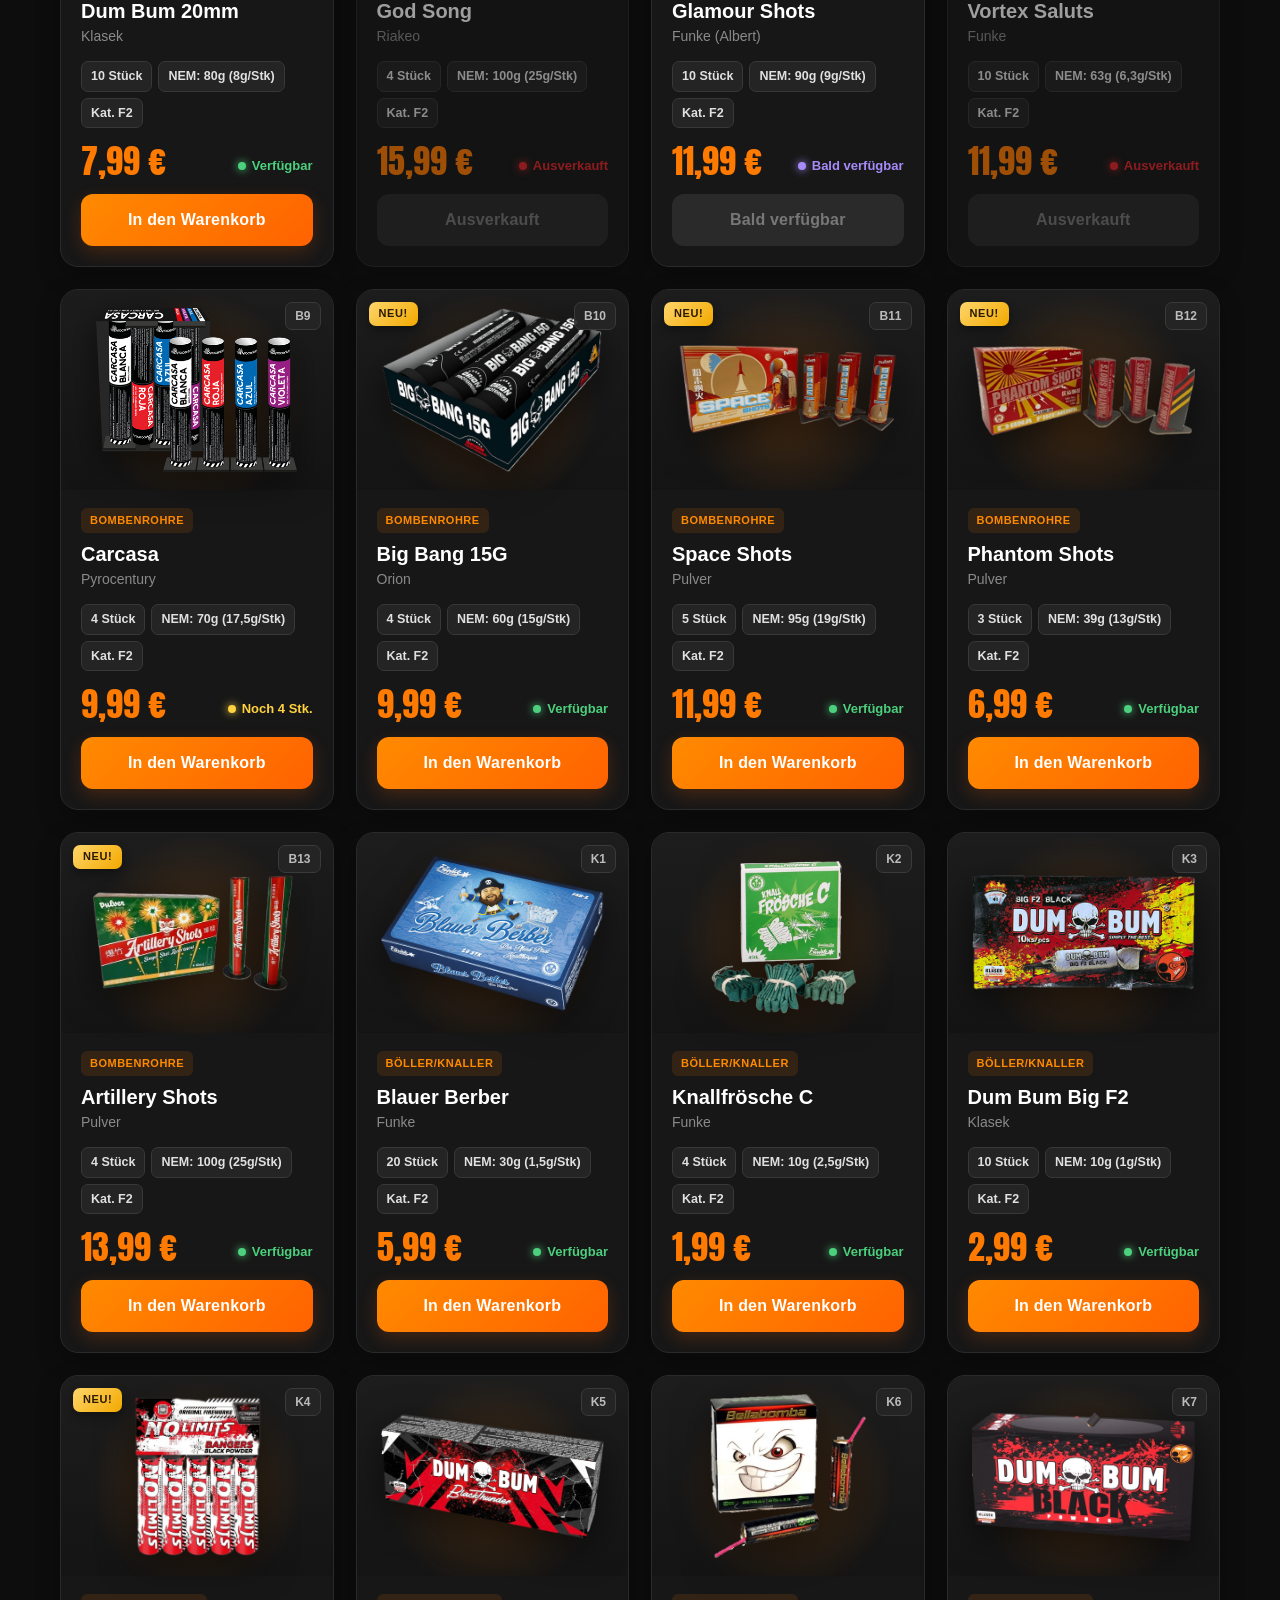
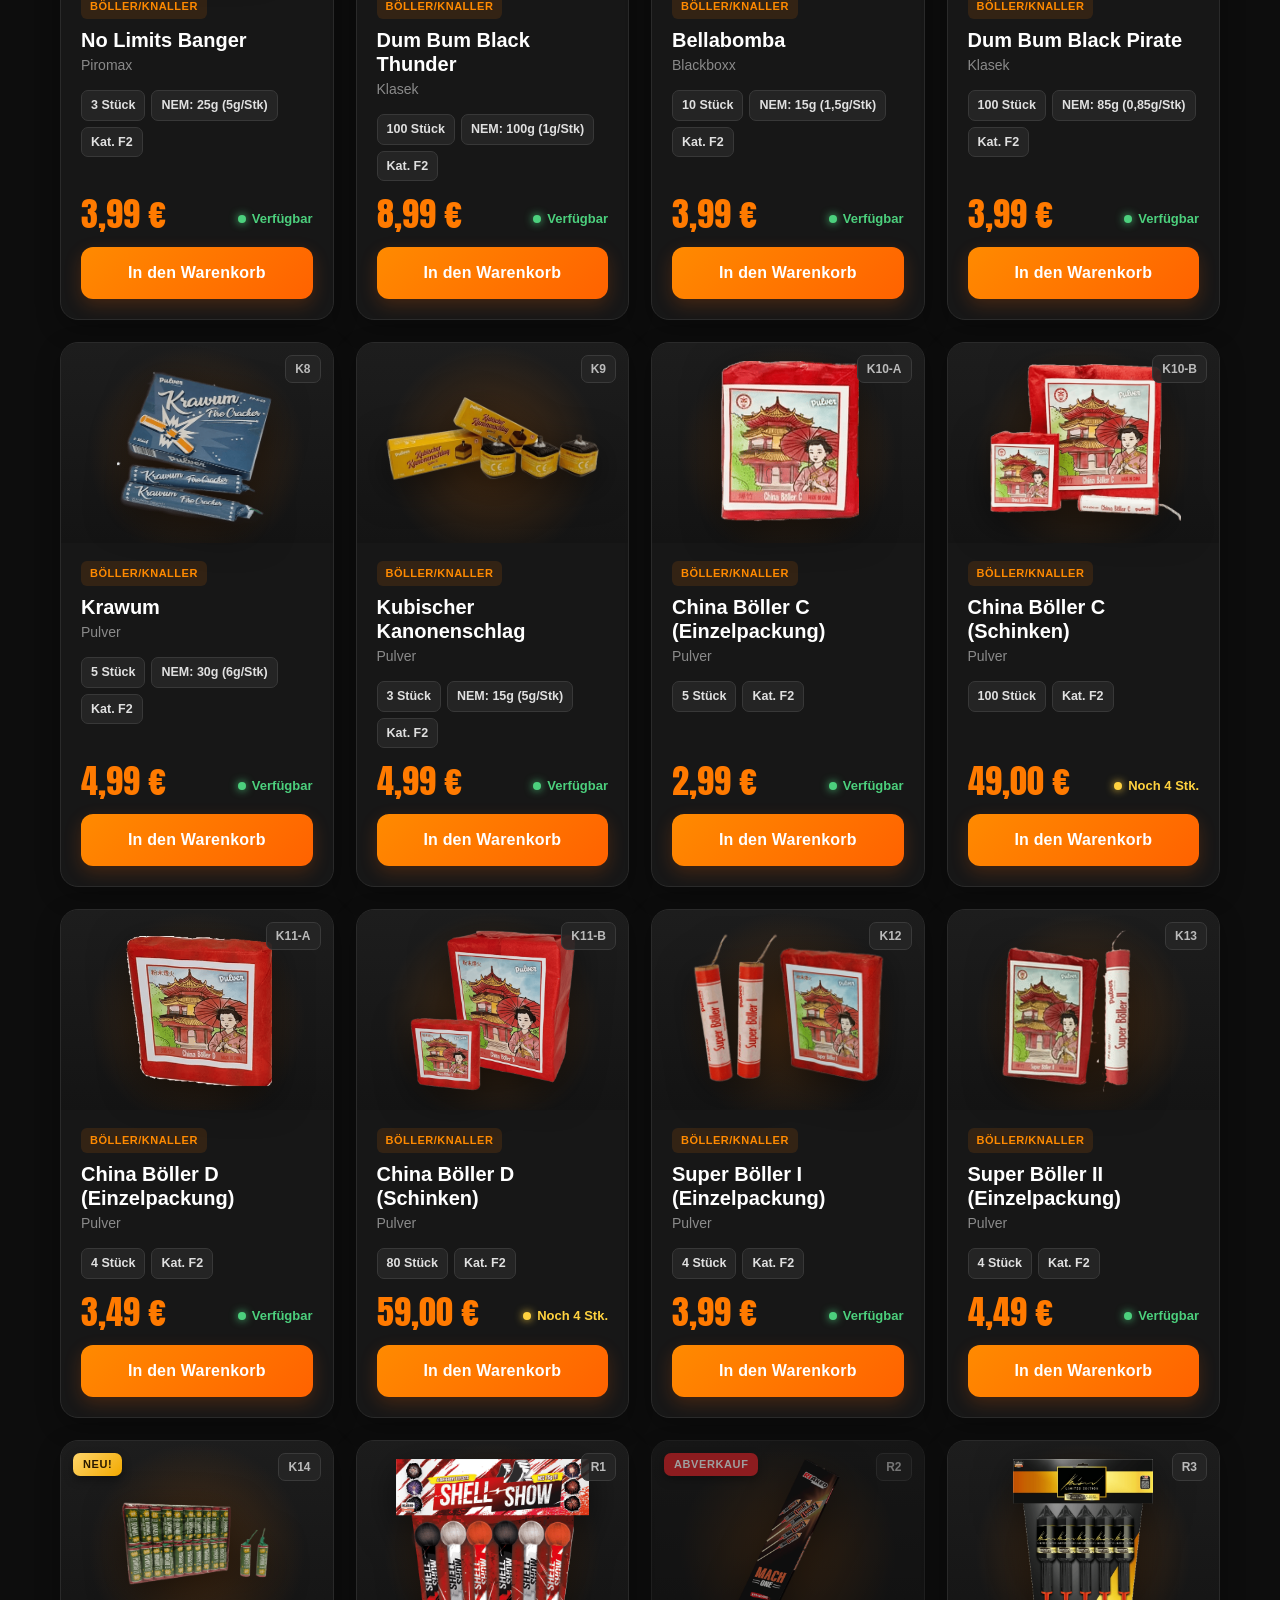
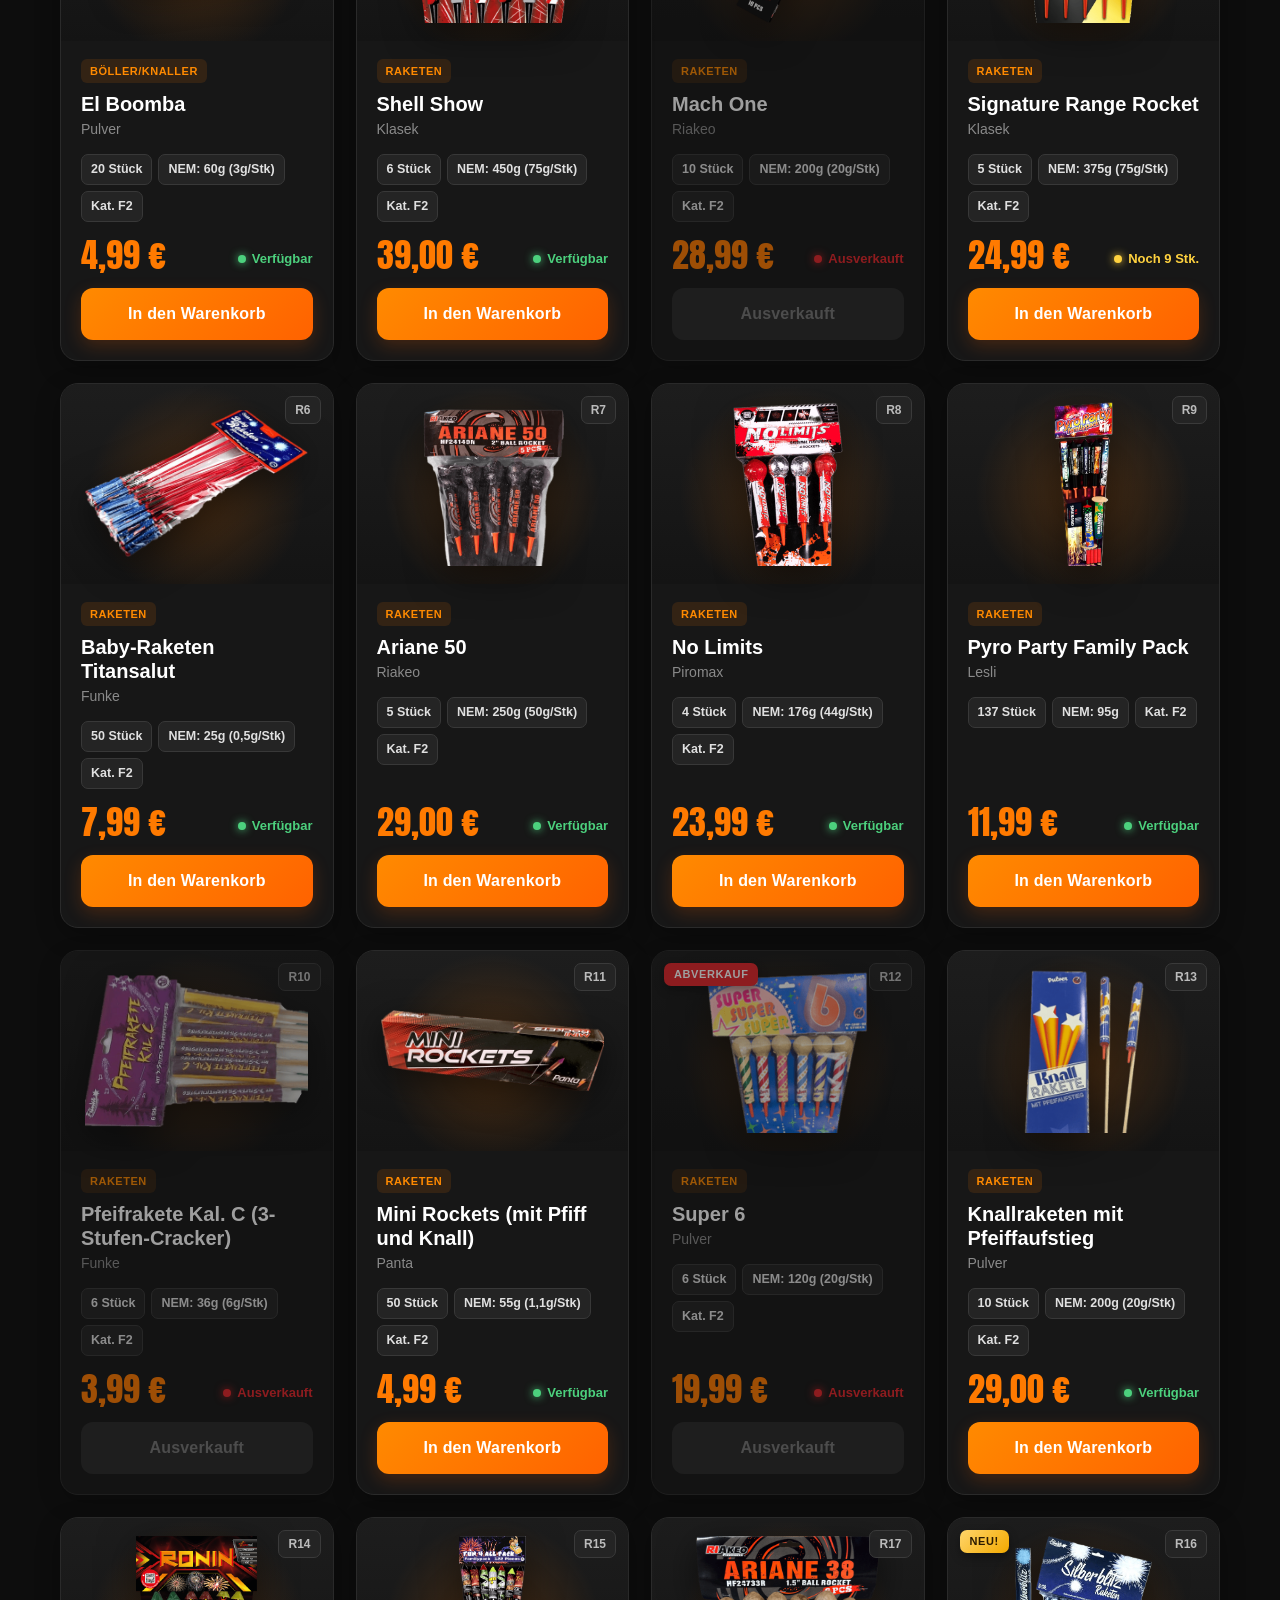
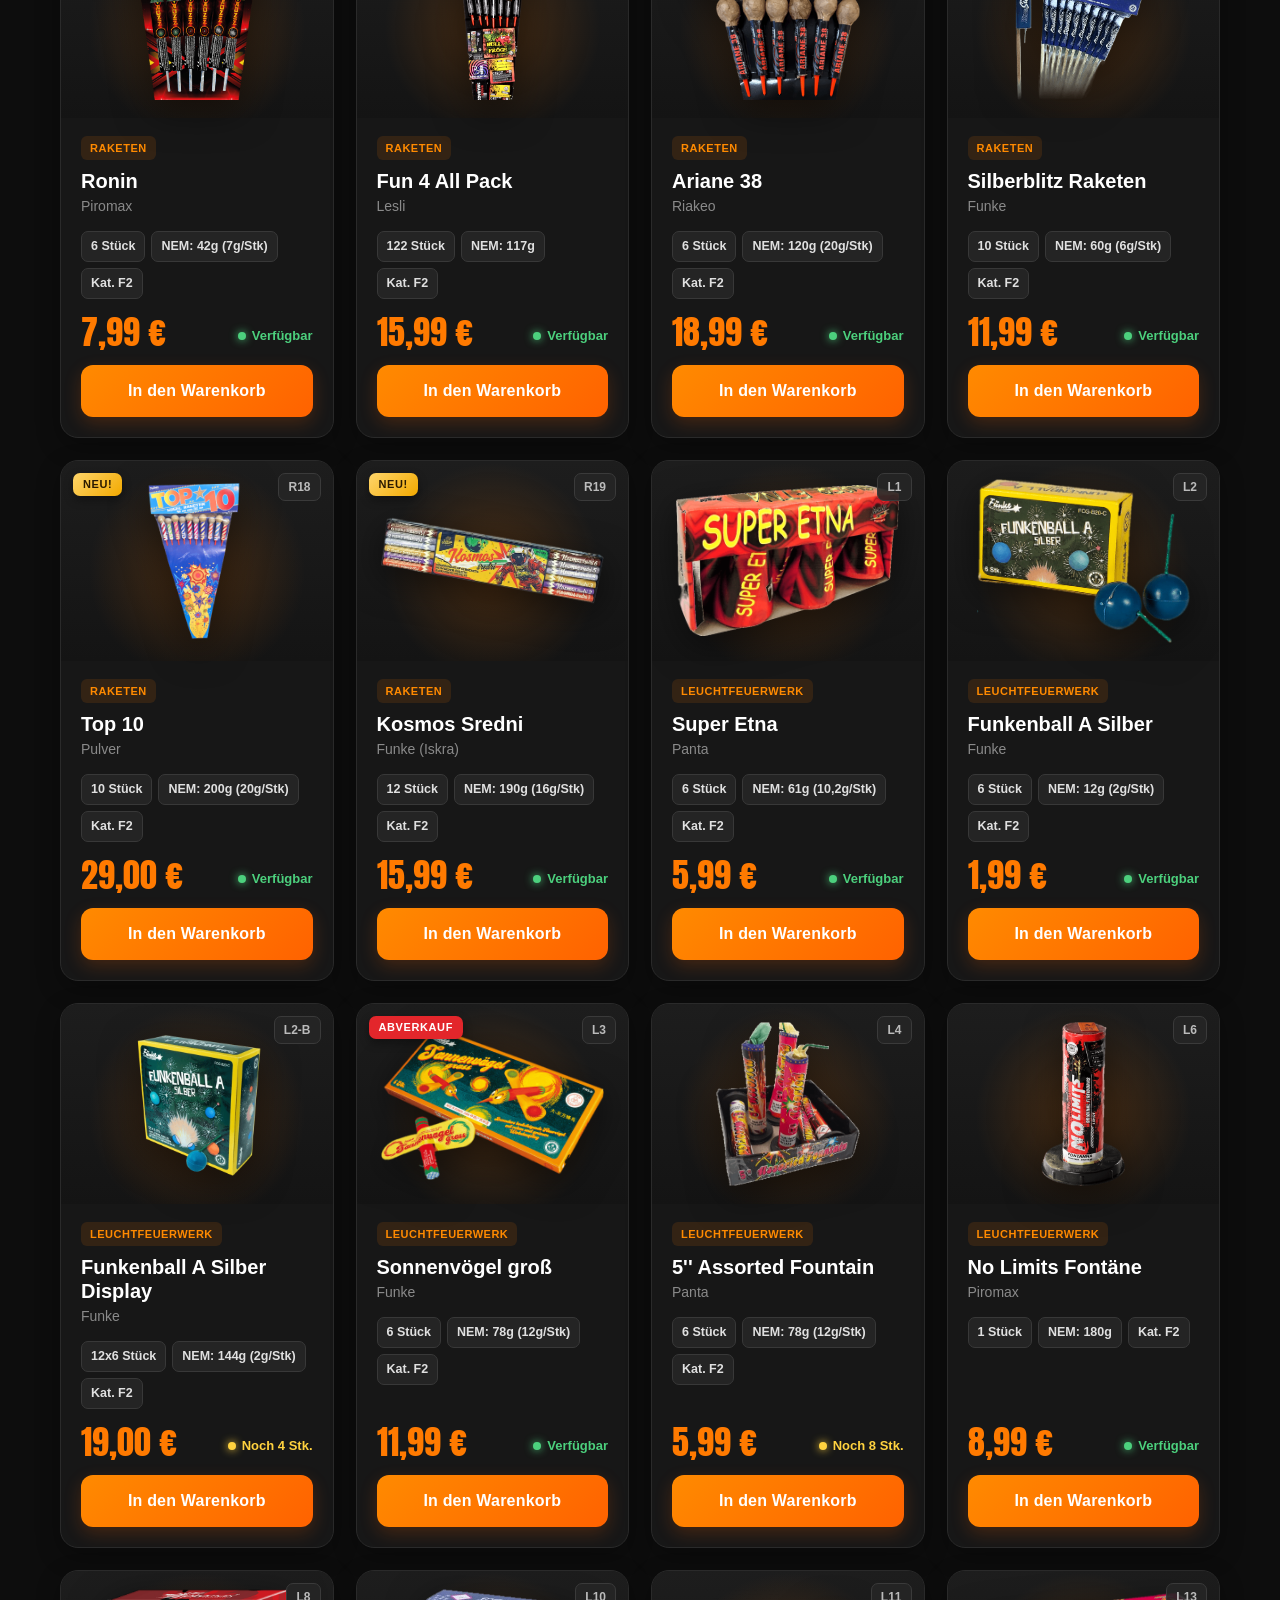
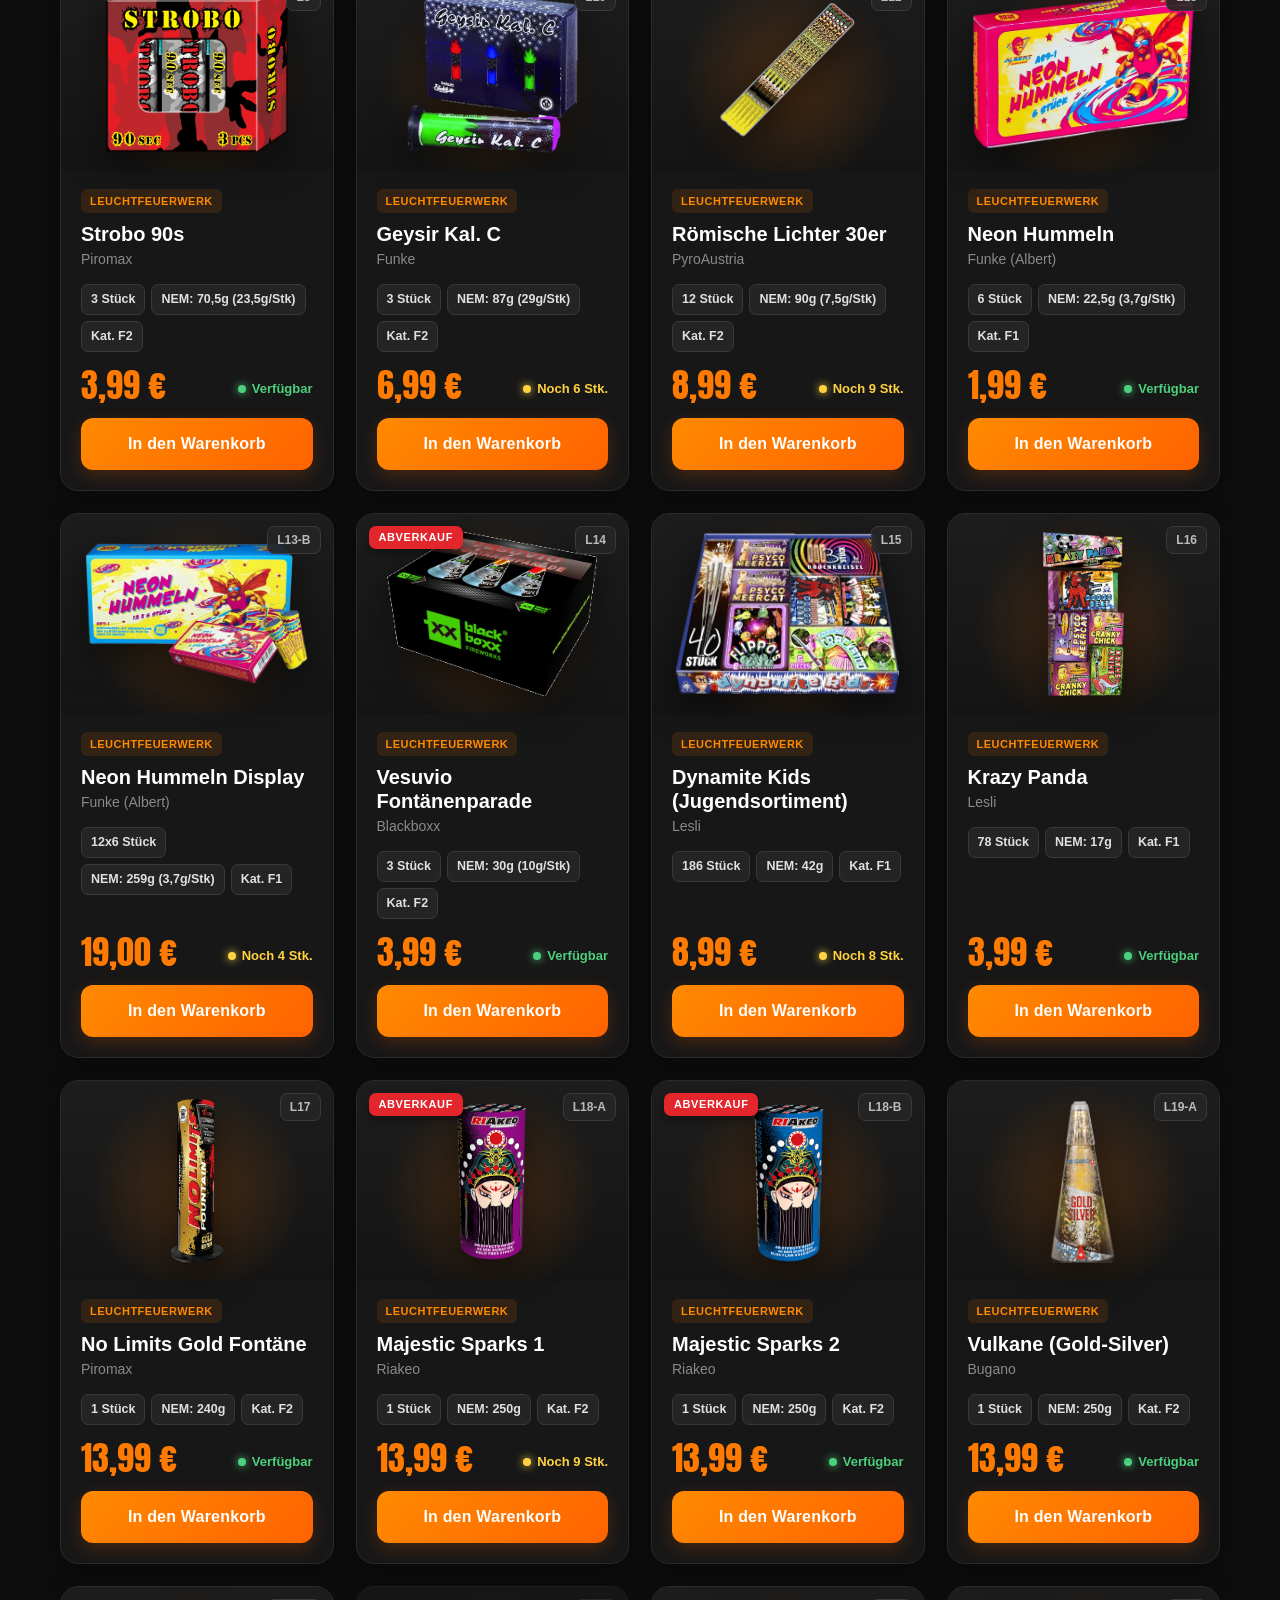
==== commit b3d629d3: "Modify placeholder text and remove notice in index.html Updated placeholder text in textarea and rem" ====
--- a/index.html
+++ b/index.html
@@ -52,8 +52,6 @@
         <p>
           Batterien, Raketen, Leuchtfeuerwerk, Böller und Verbundfeuerwerk.<br>
           Online anfragen – bezahlen – abholen.<br><br>
-          <b>Wichtiger Hinweis:</b><br> "bald verfügbare" Artikel werden voraussichtlich mit 22.11. online gestellt!<br>
-          Verfügbare Produkte aufgrund geringer Lagerstände bitte schon jetzt vorbestellen!<br> Nachbestellungen jederzeit möglich!
         </p>
 
         <div class="hero-buttons">
@@ -223,7 +221,7 @@
                   id="note"
                   name="note"
                   rows="4"
-                  placeholder="Wenn eine Abholung rund um 8230 Hartberg nicht möglich ist, bitte die Adresse angeben..."
+                  placeholder="Wenn eine Abholung am Stand in Oberwart/Kemeten nicht möglich ist, bitte die Adresse angeben..."
                 ></textarea>
 
               </div>
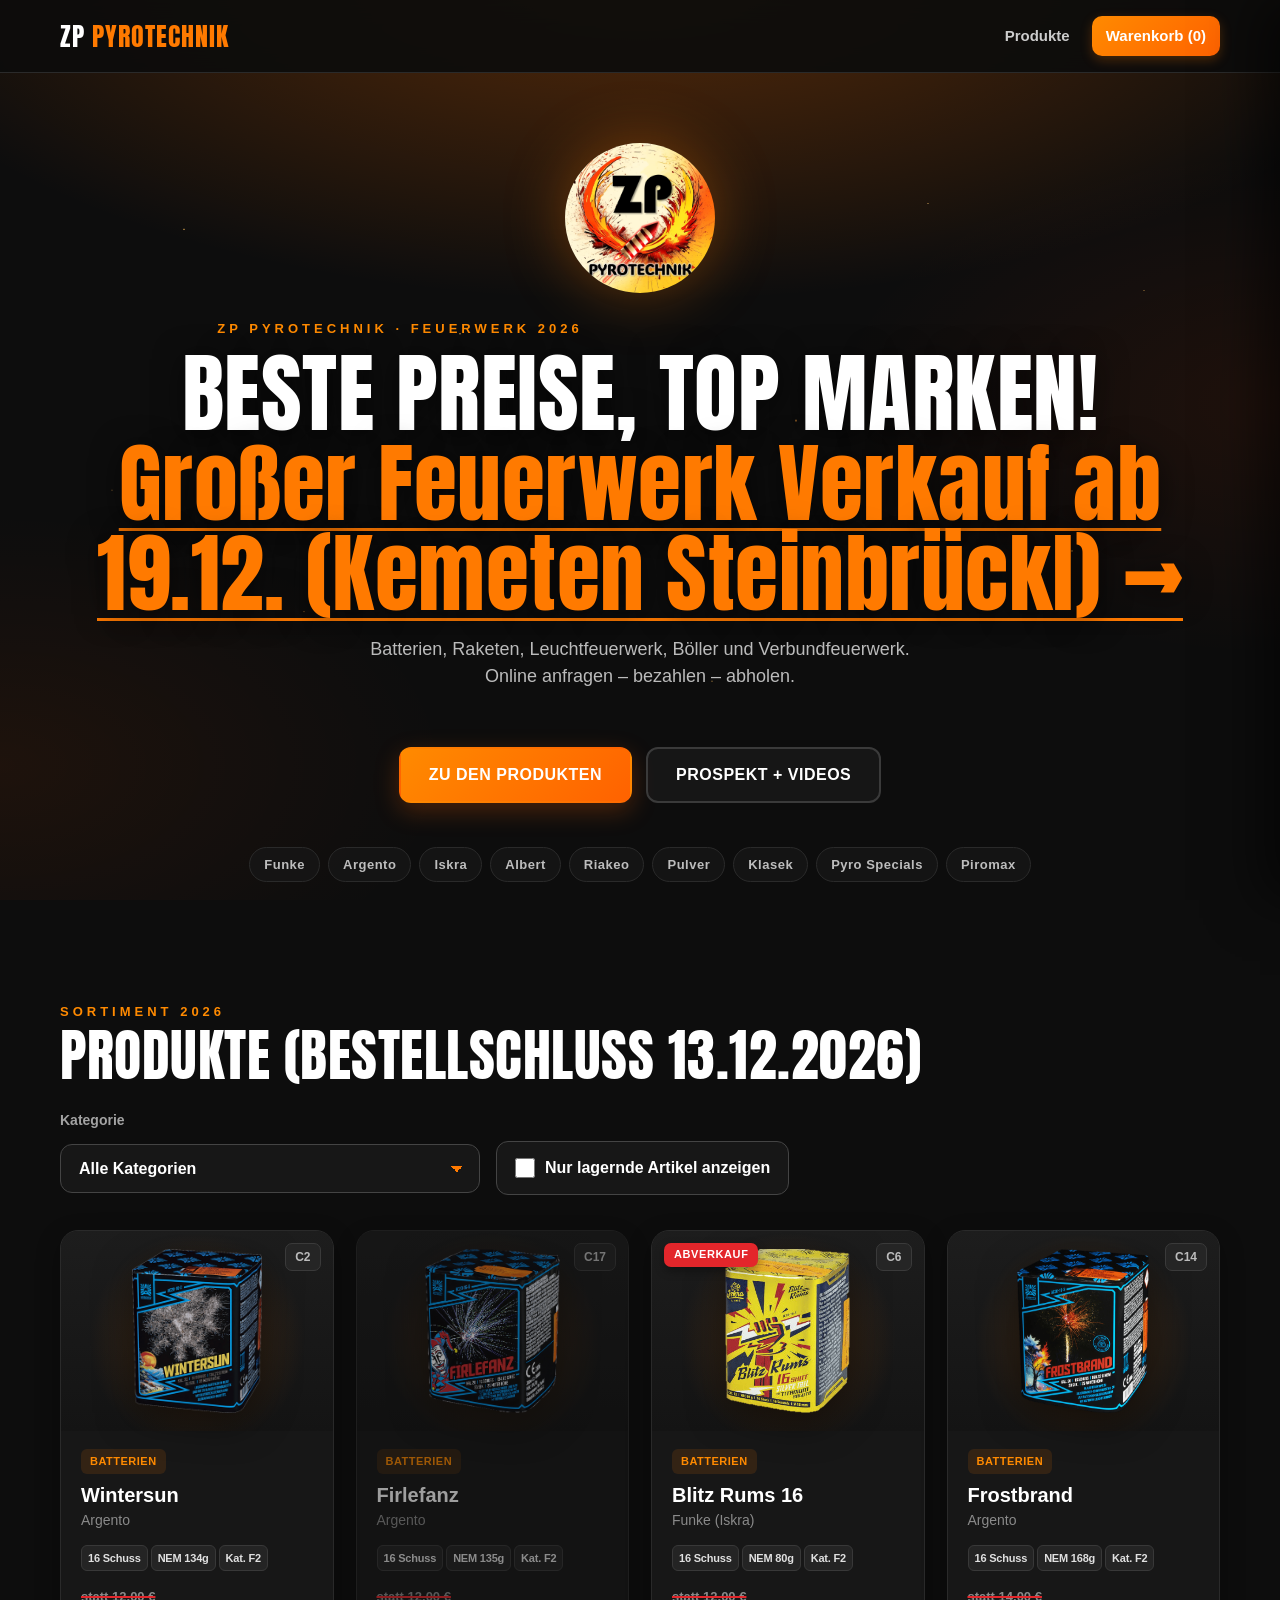
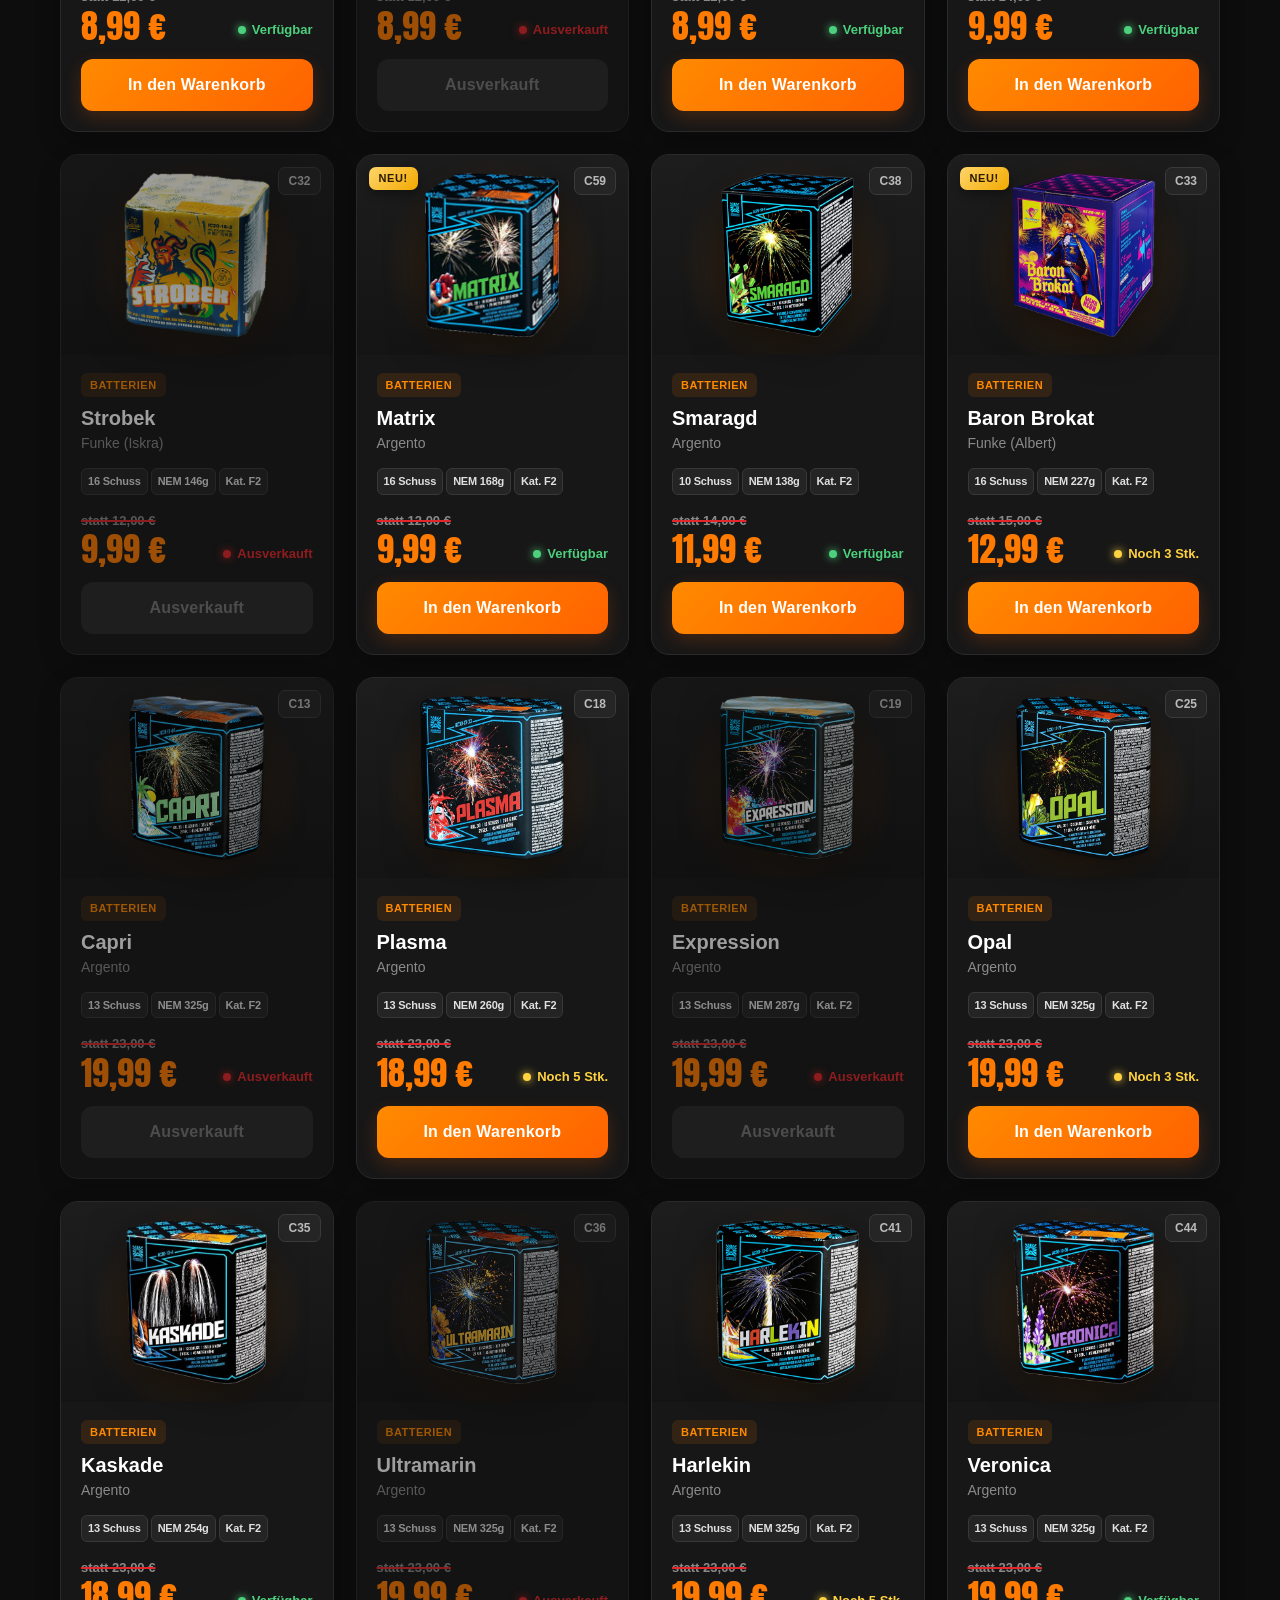
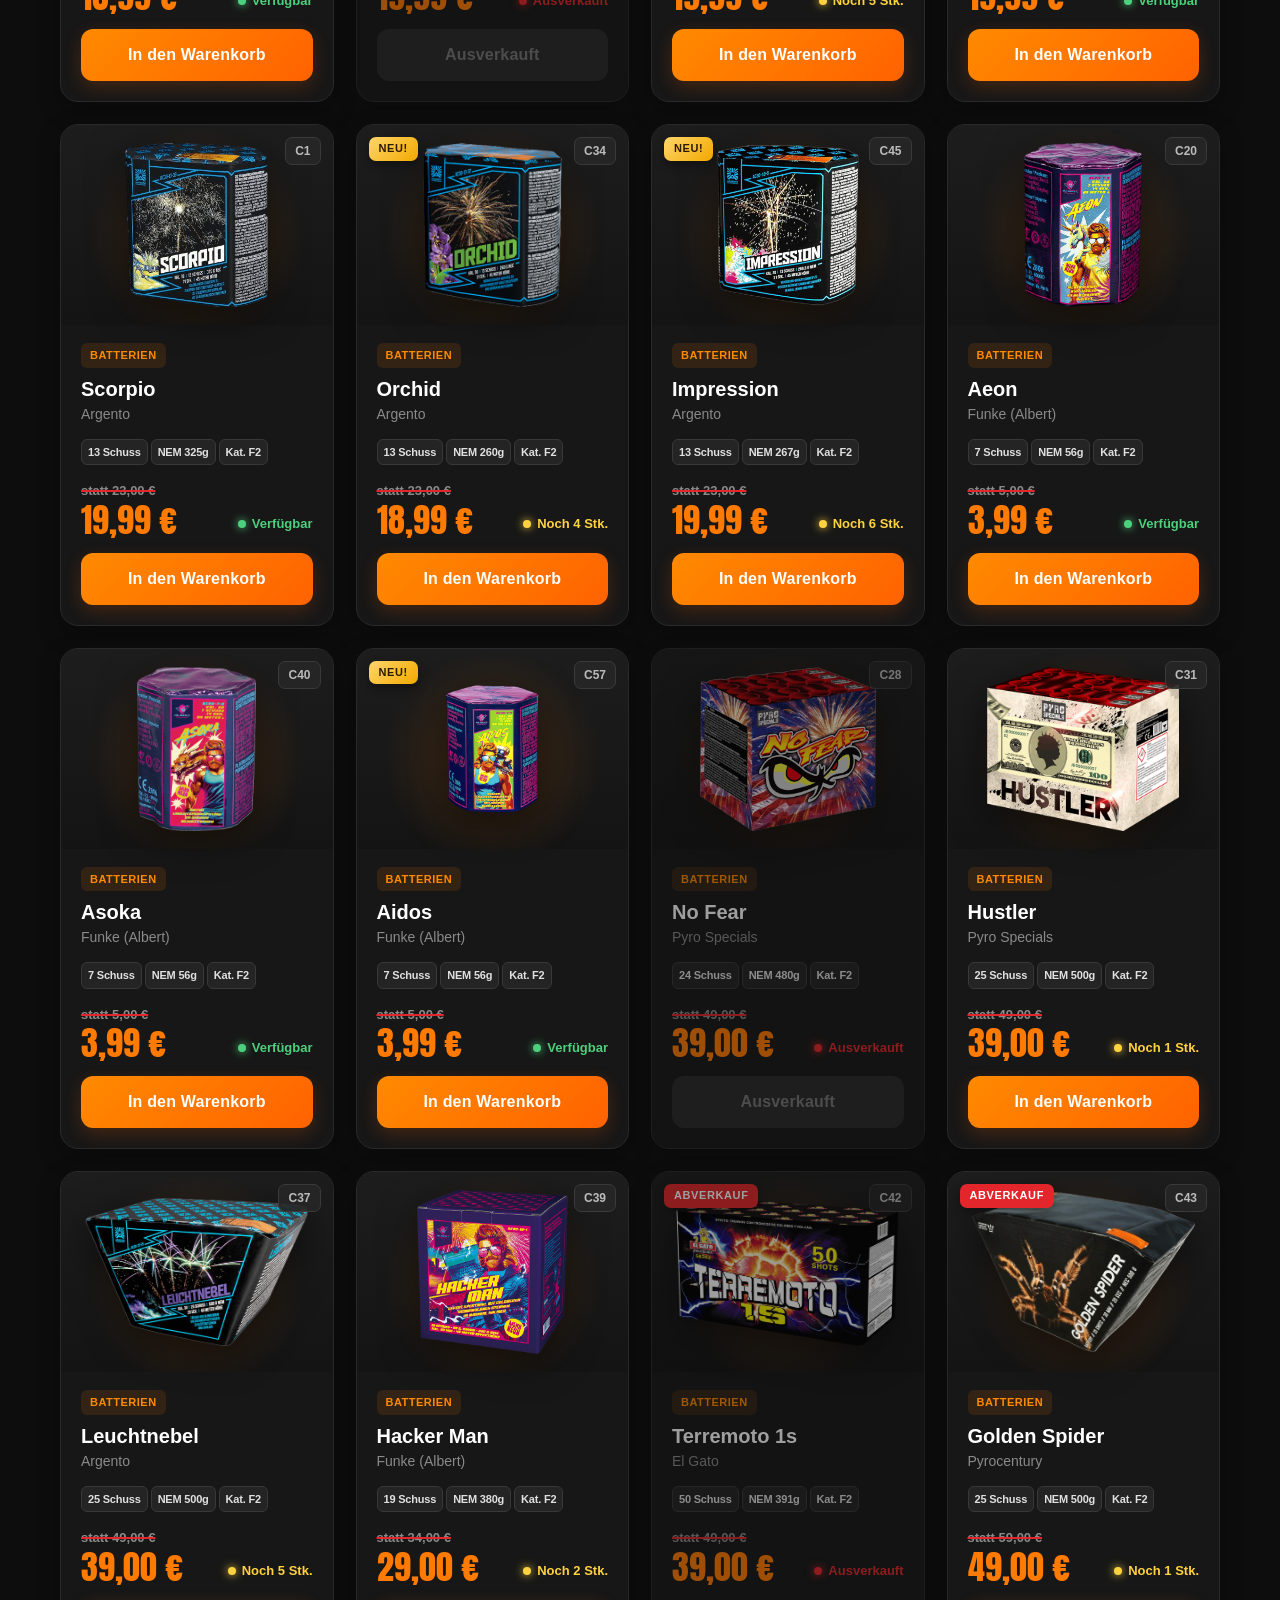
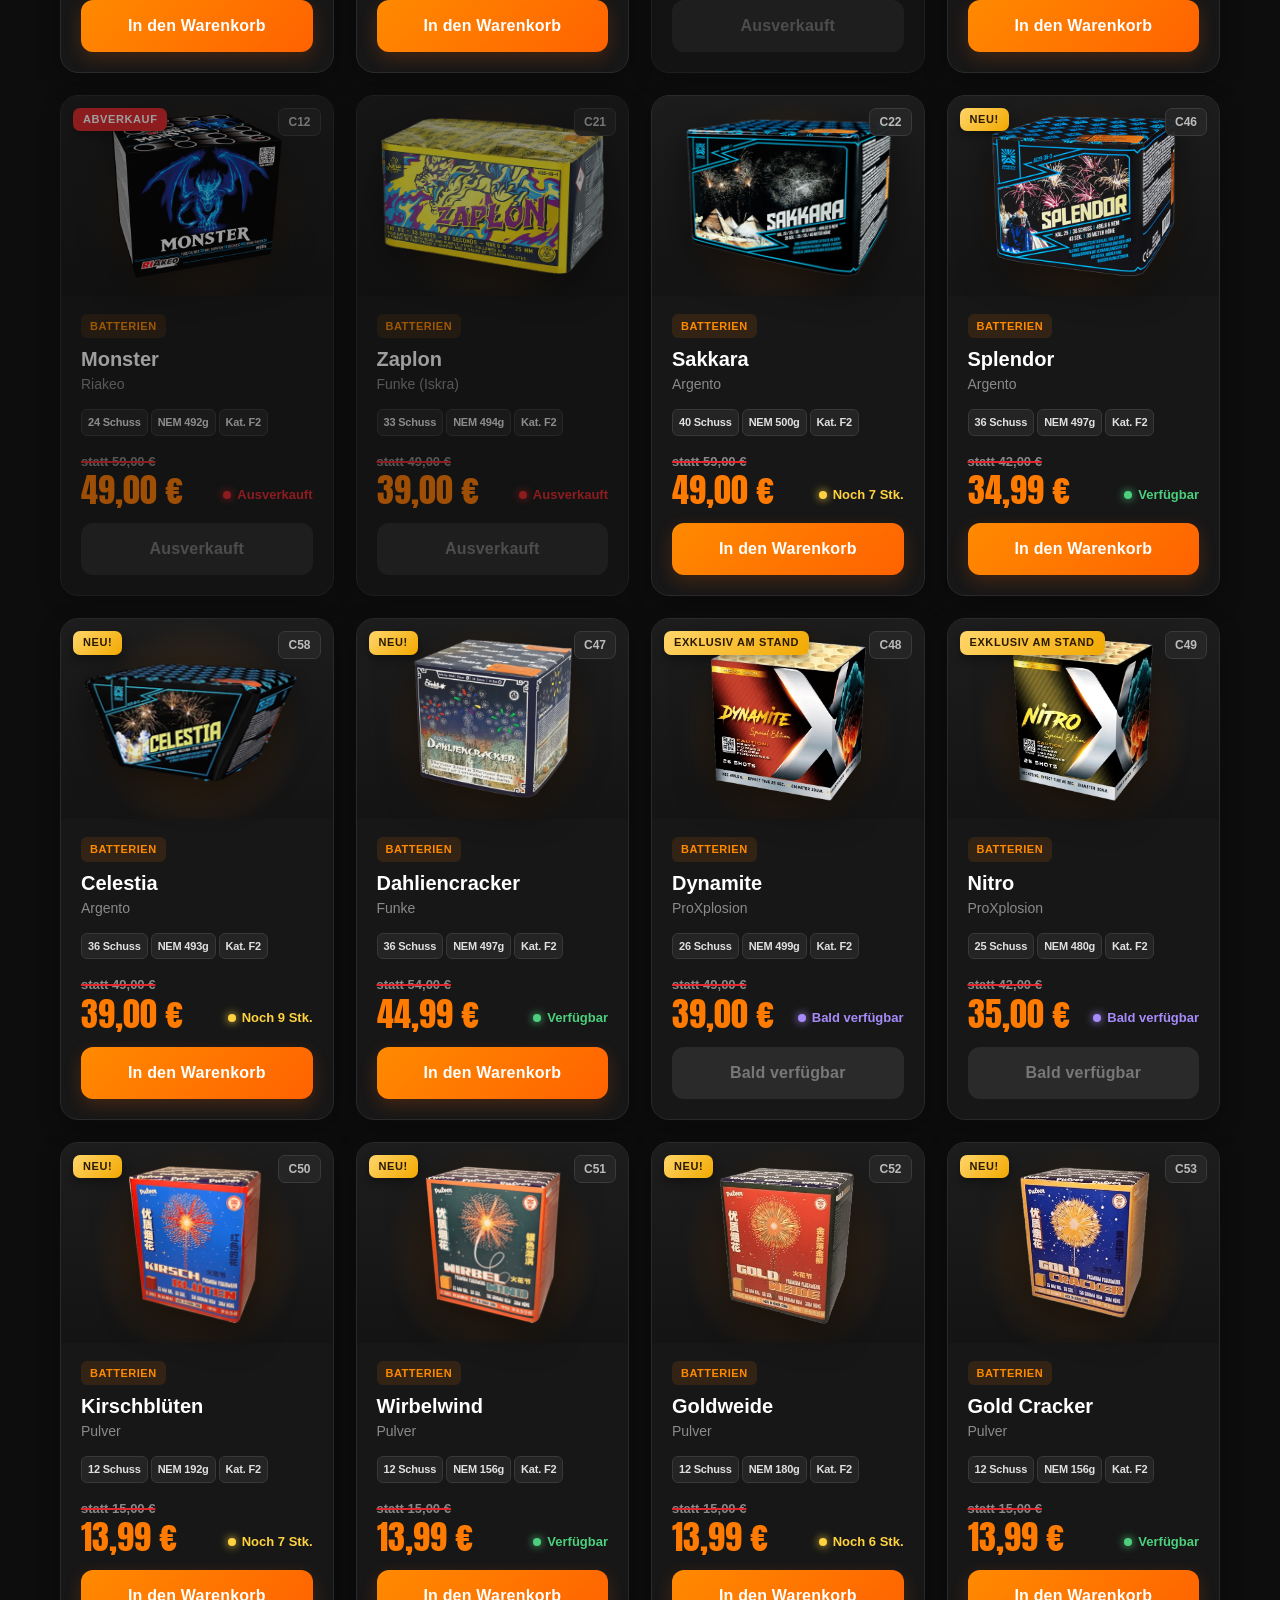
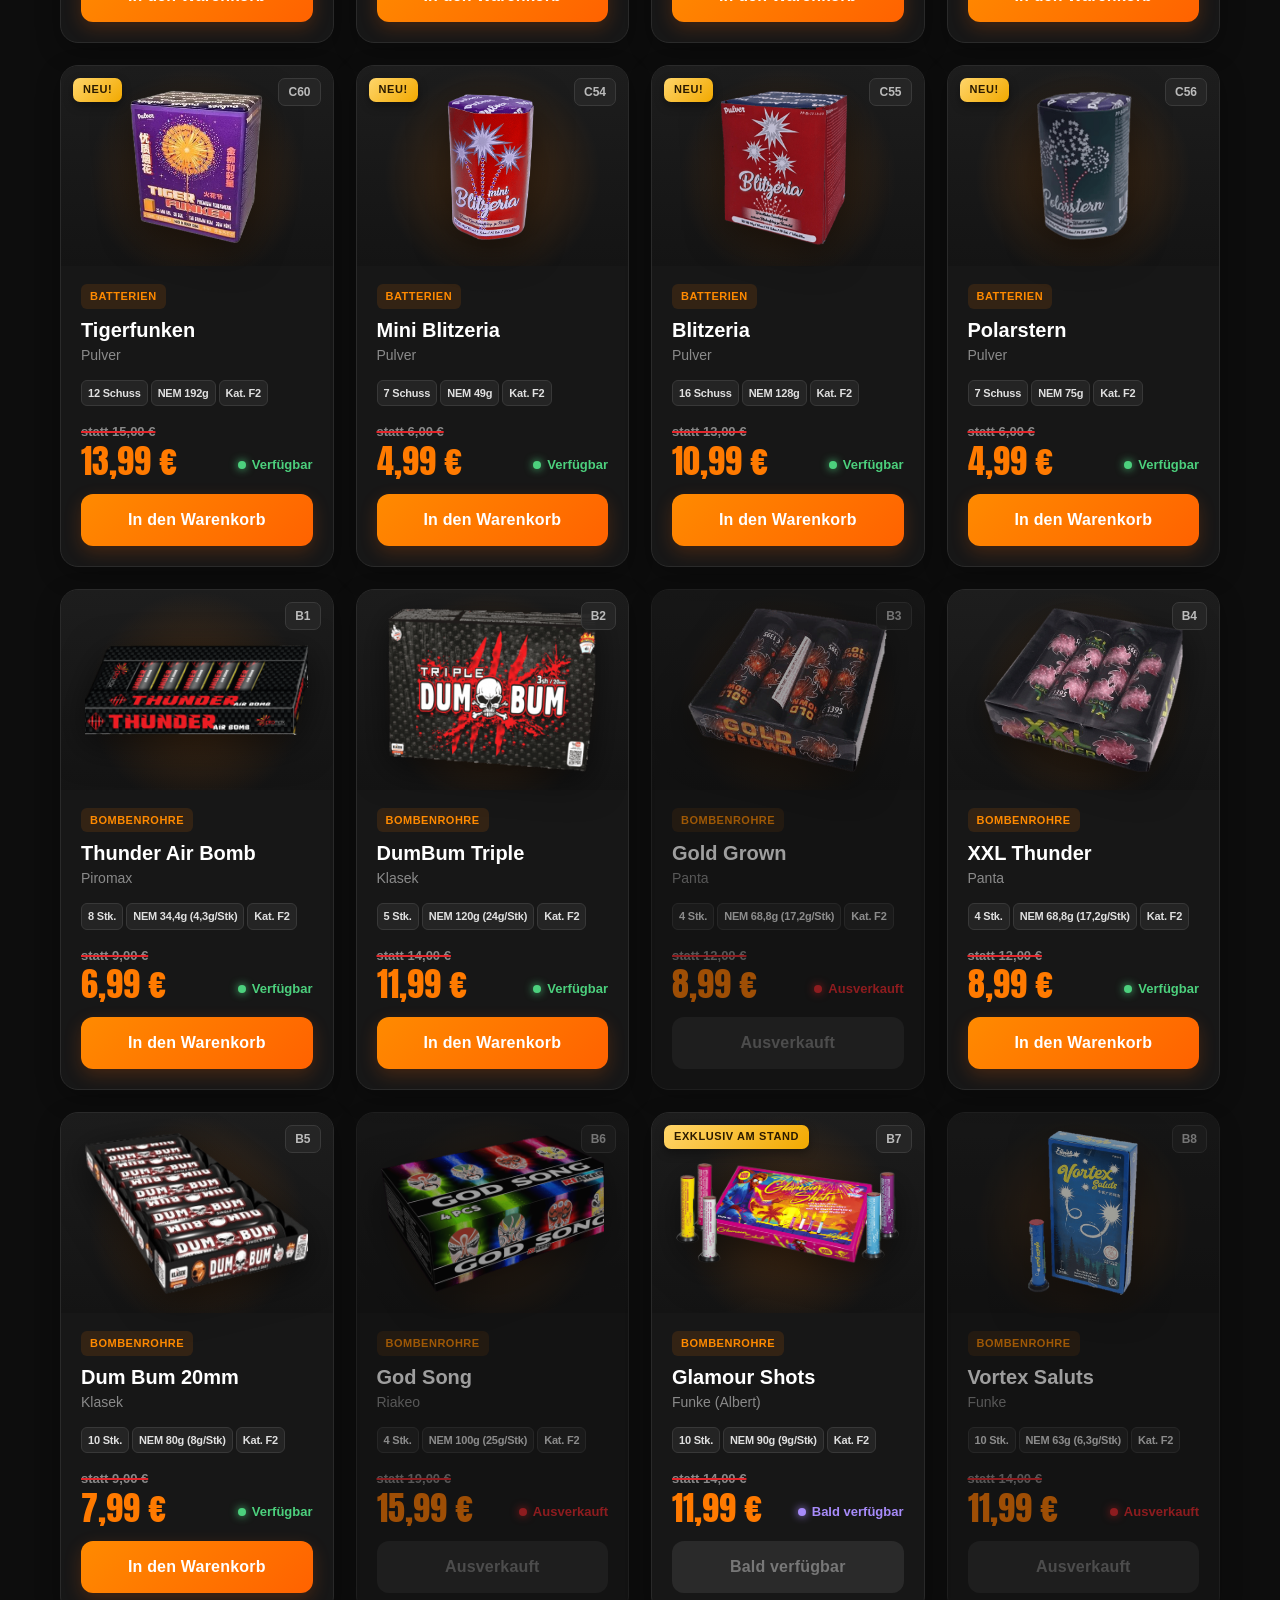
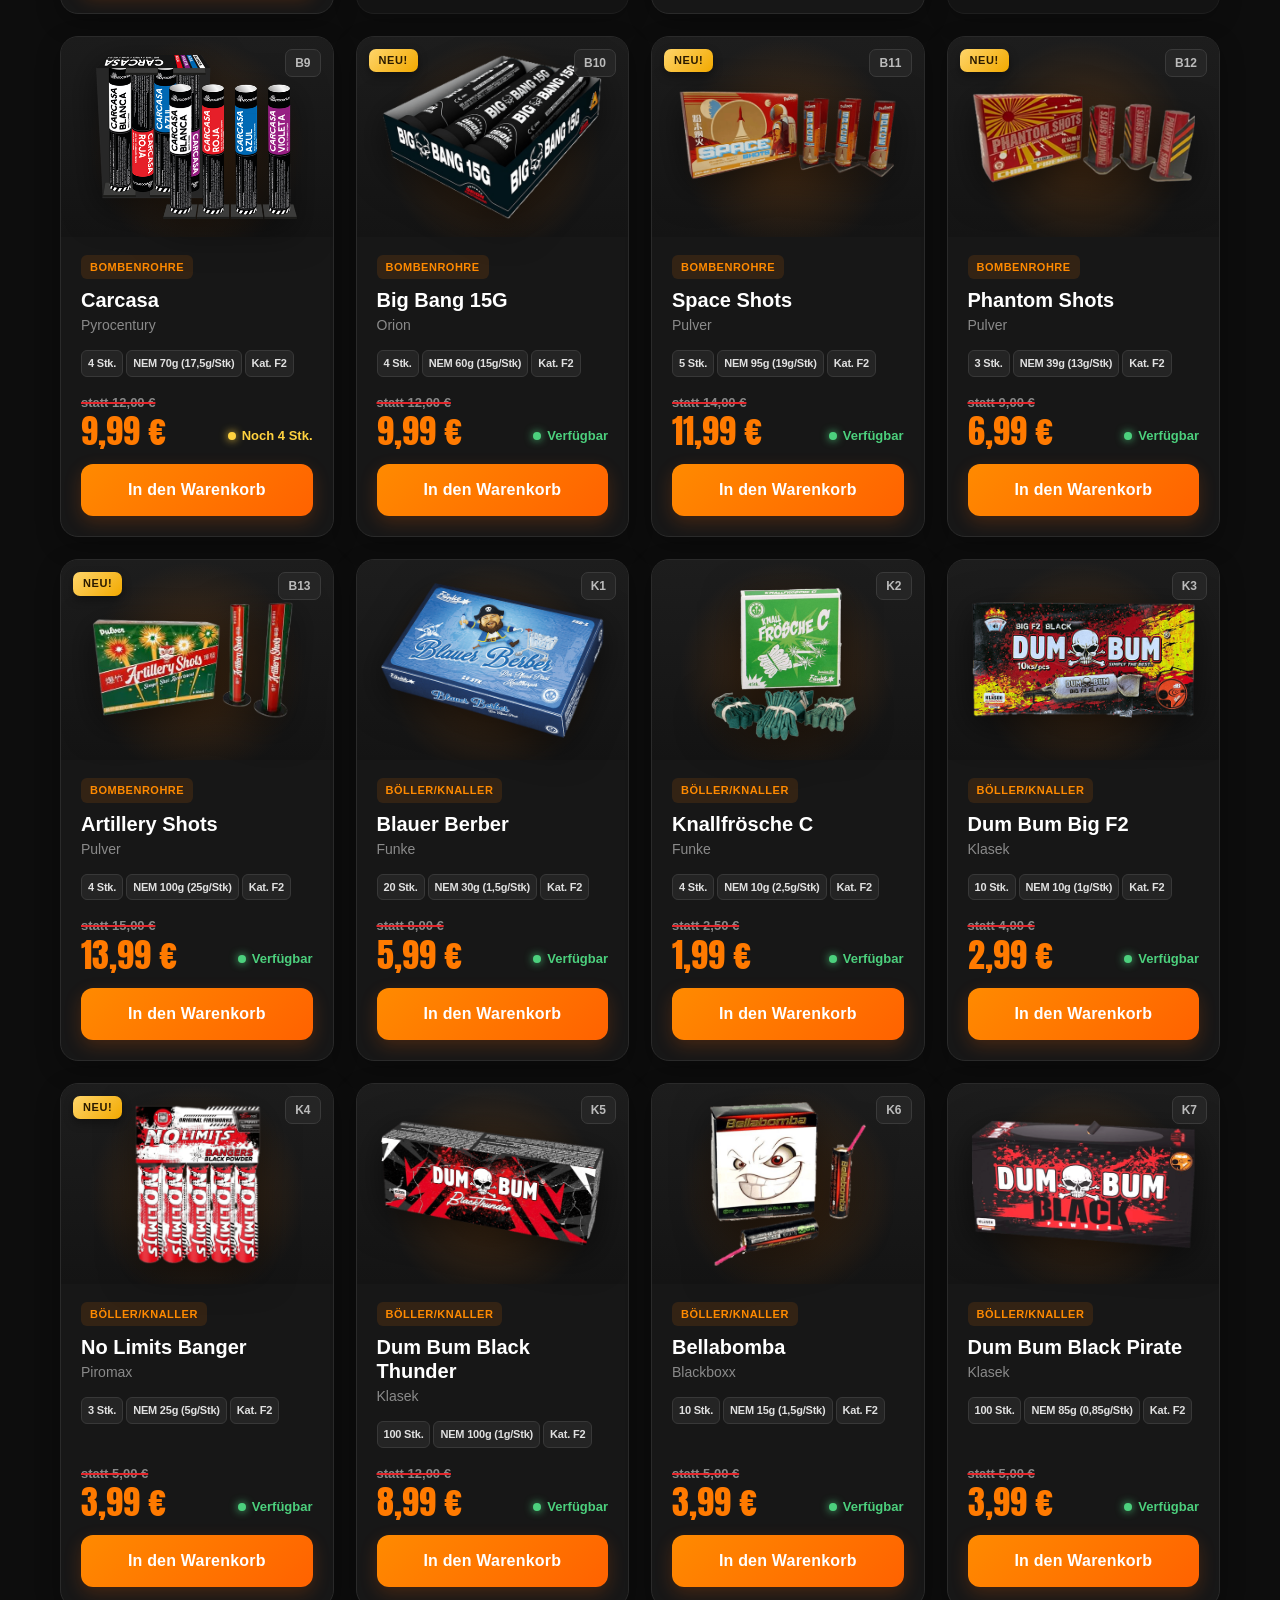
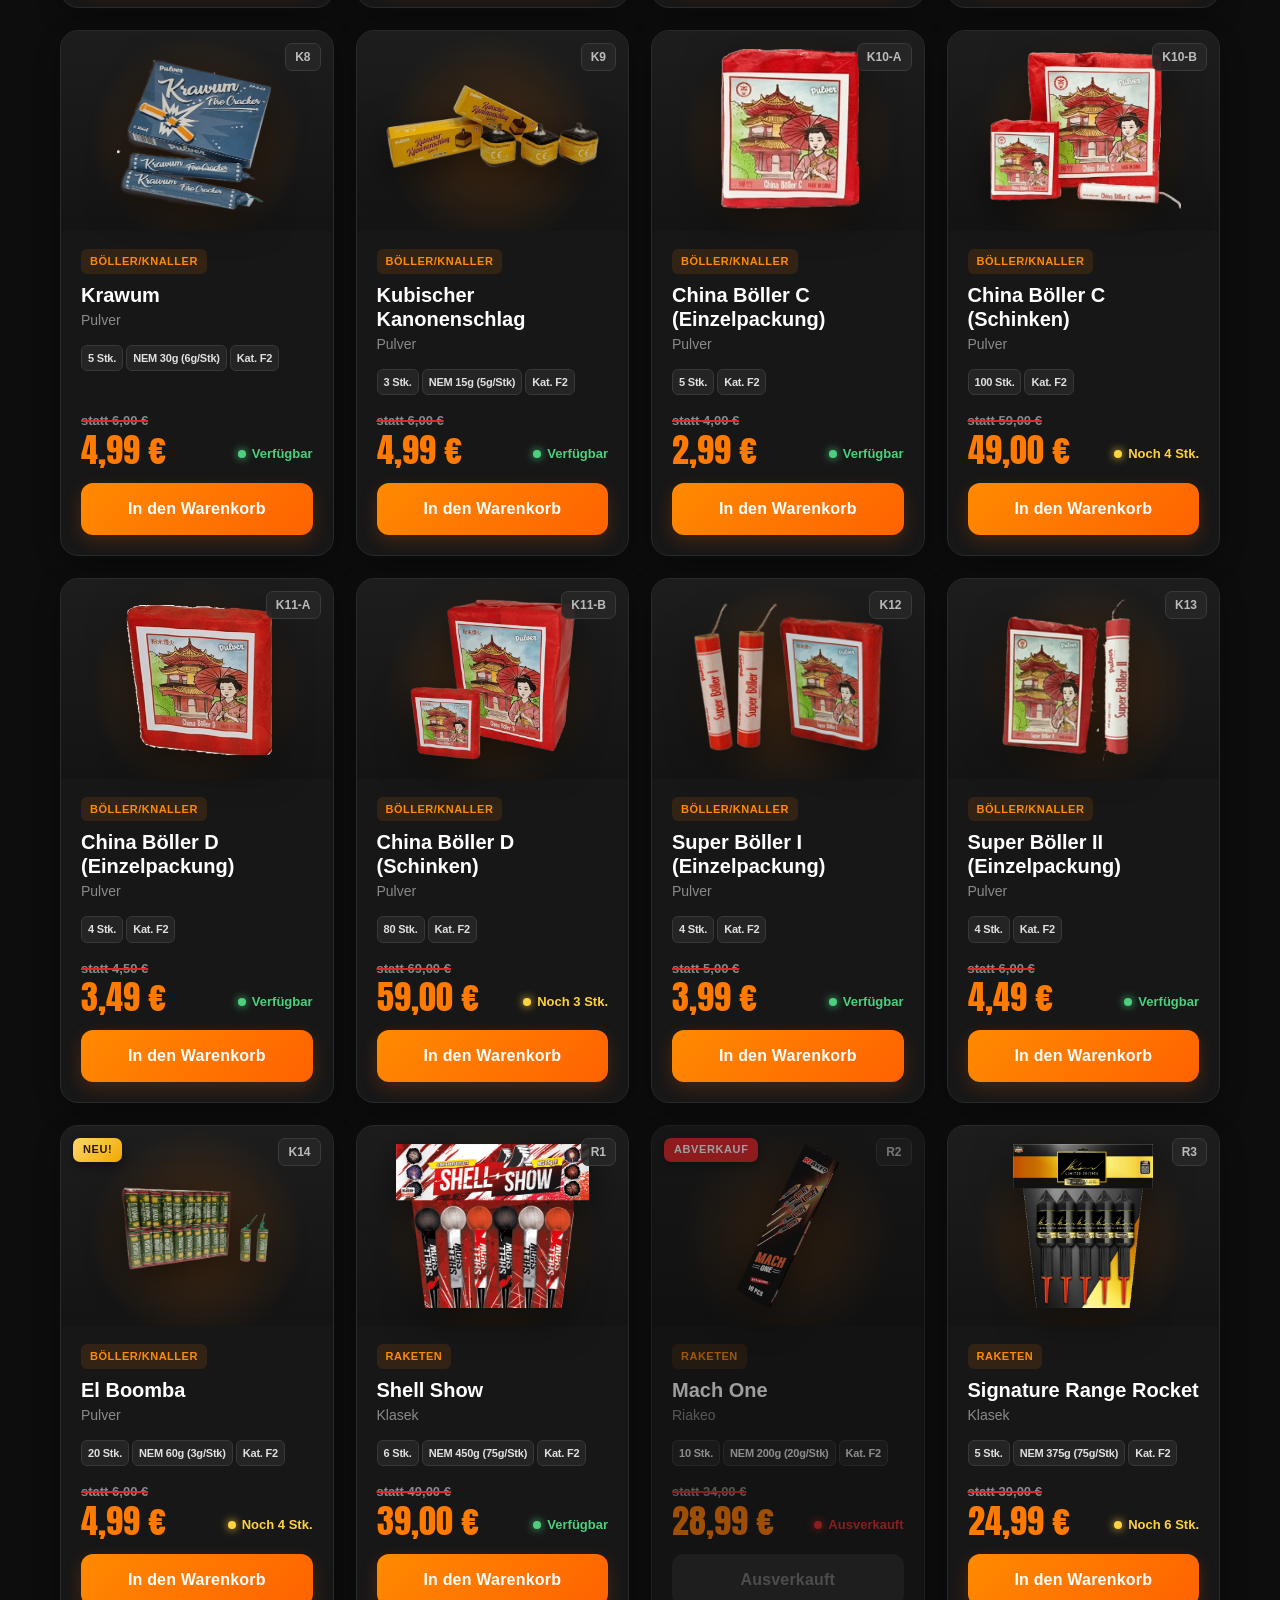
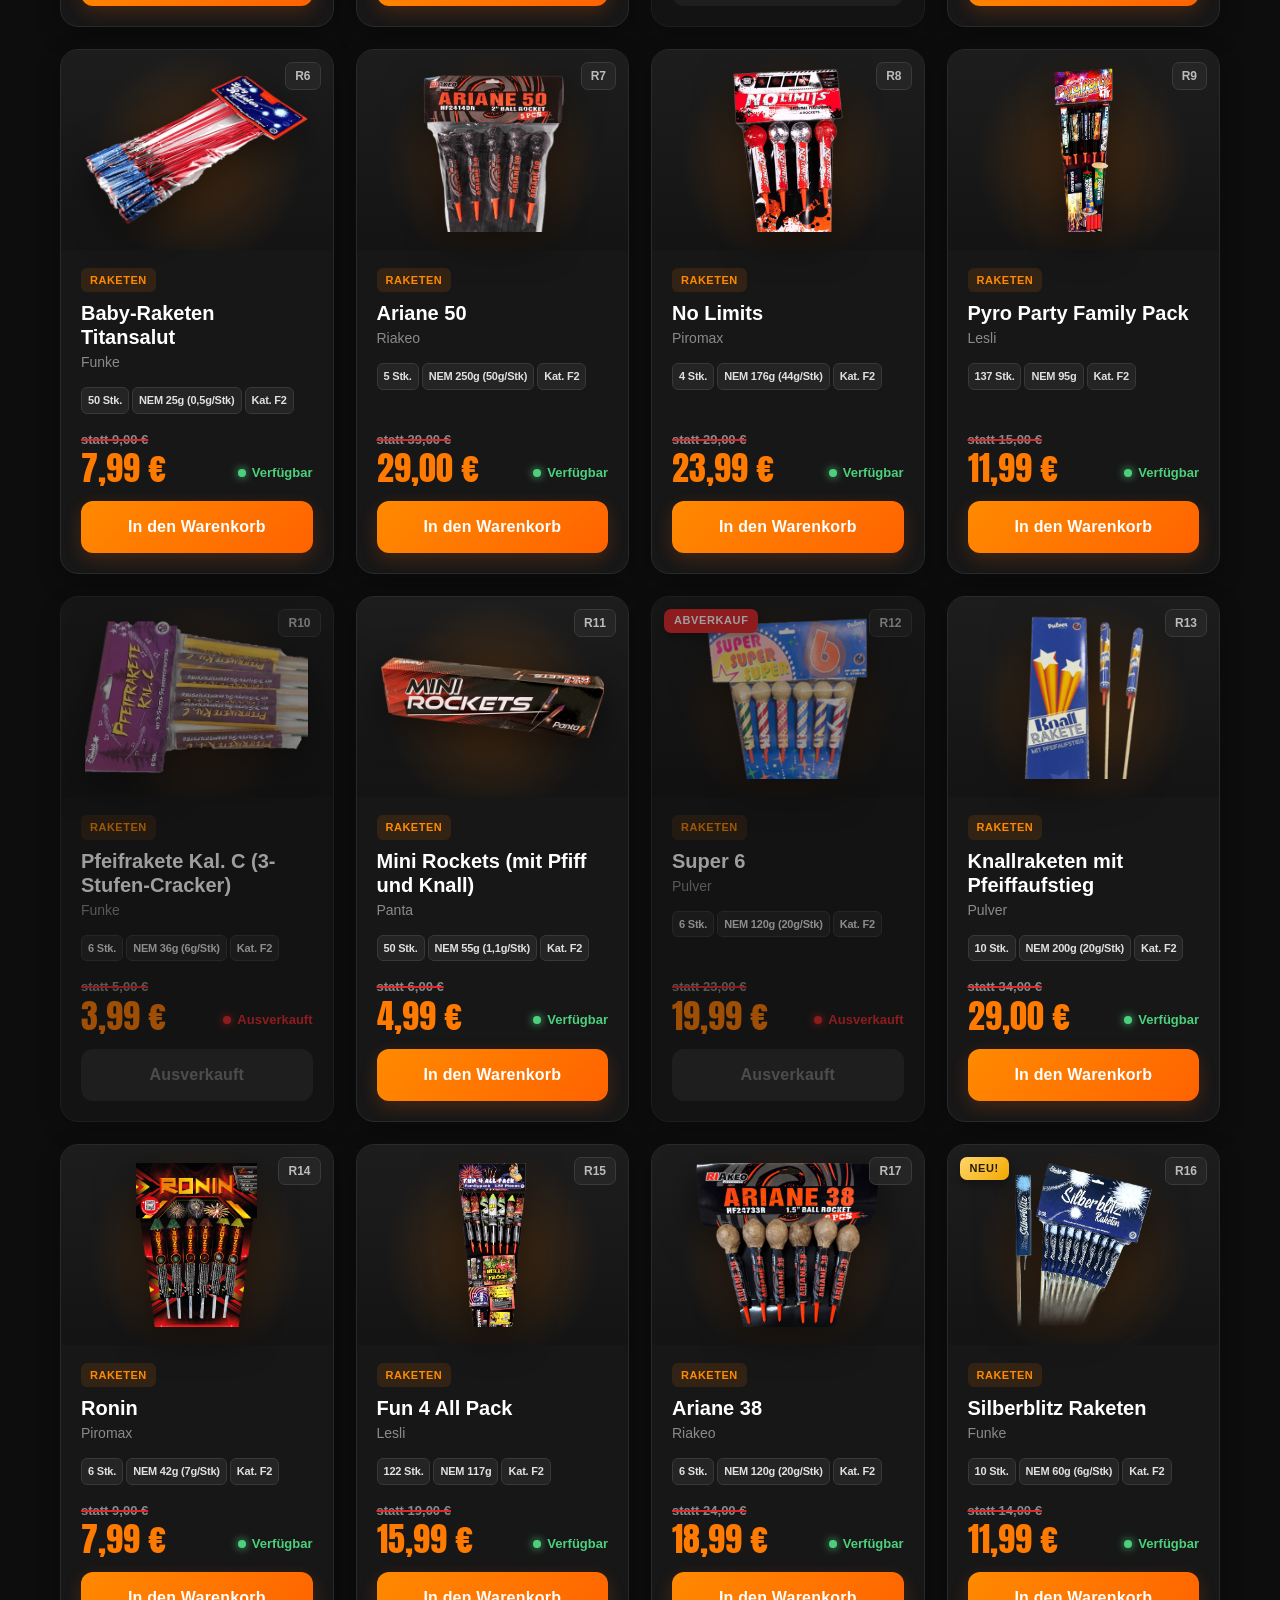
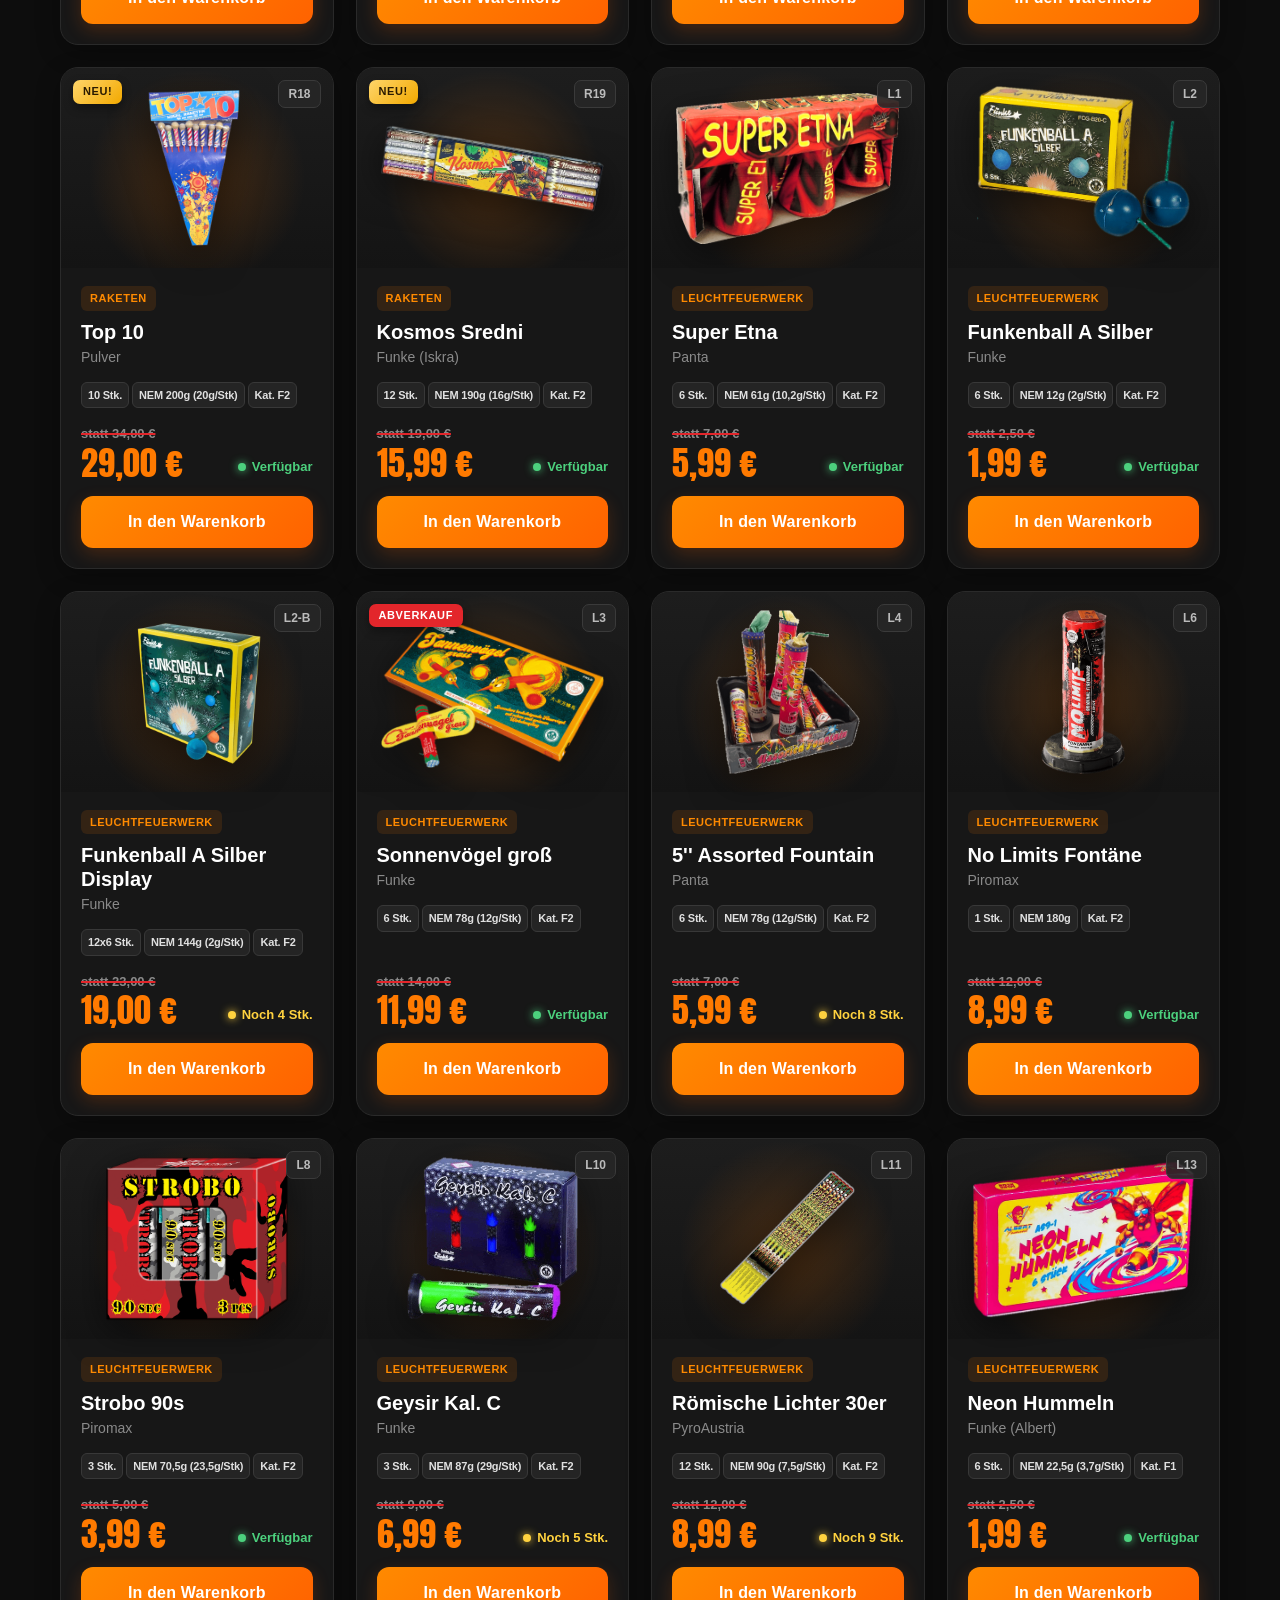
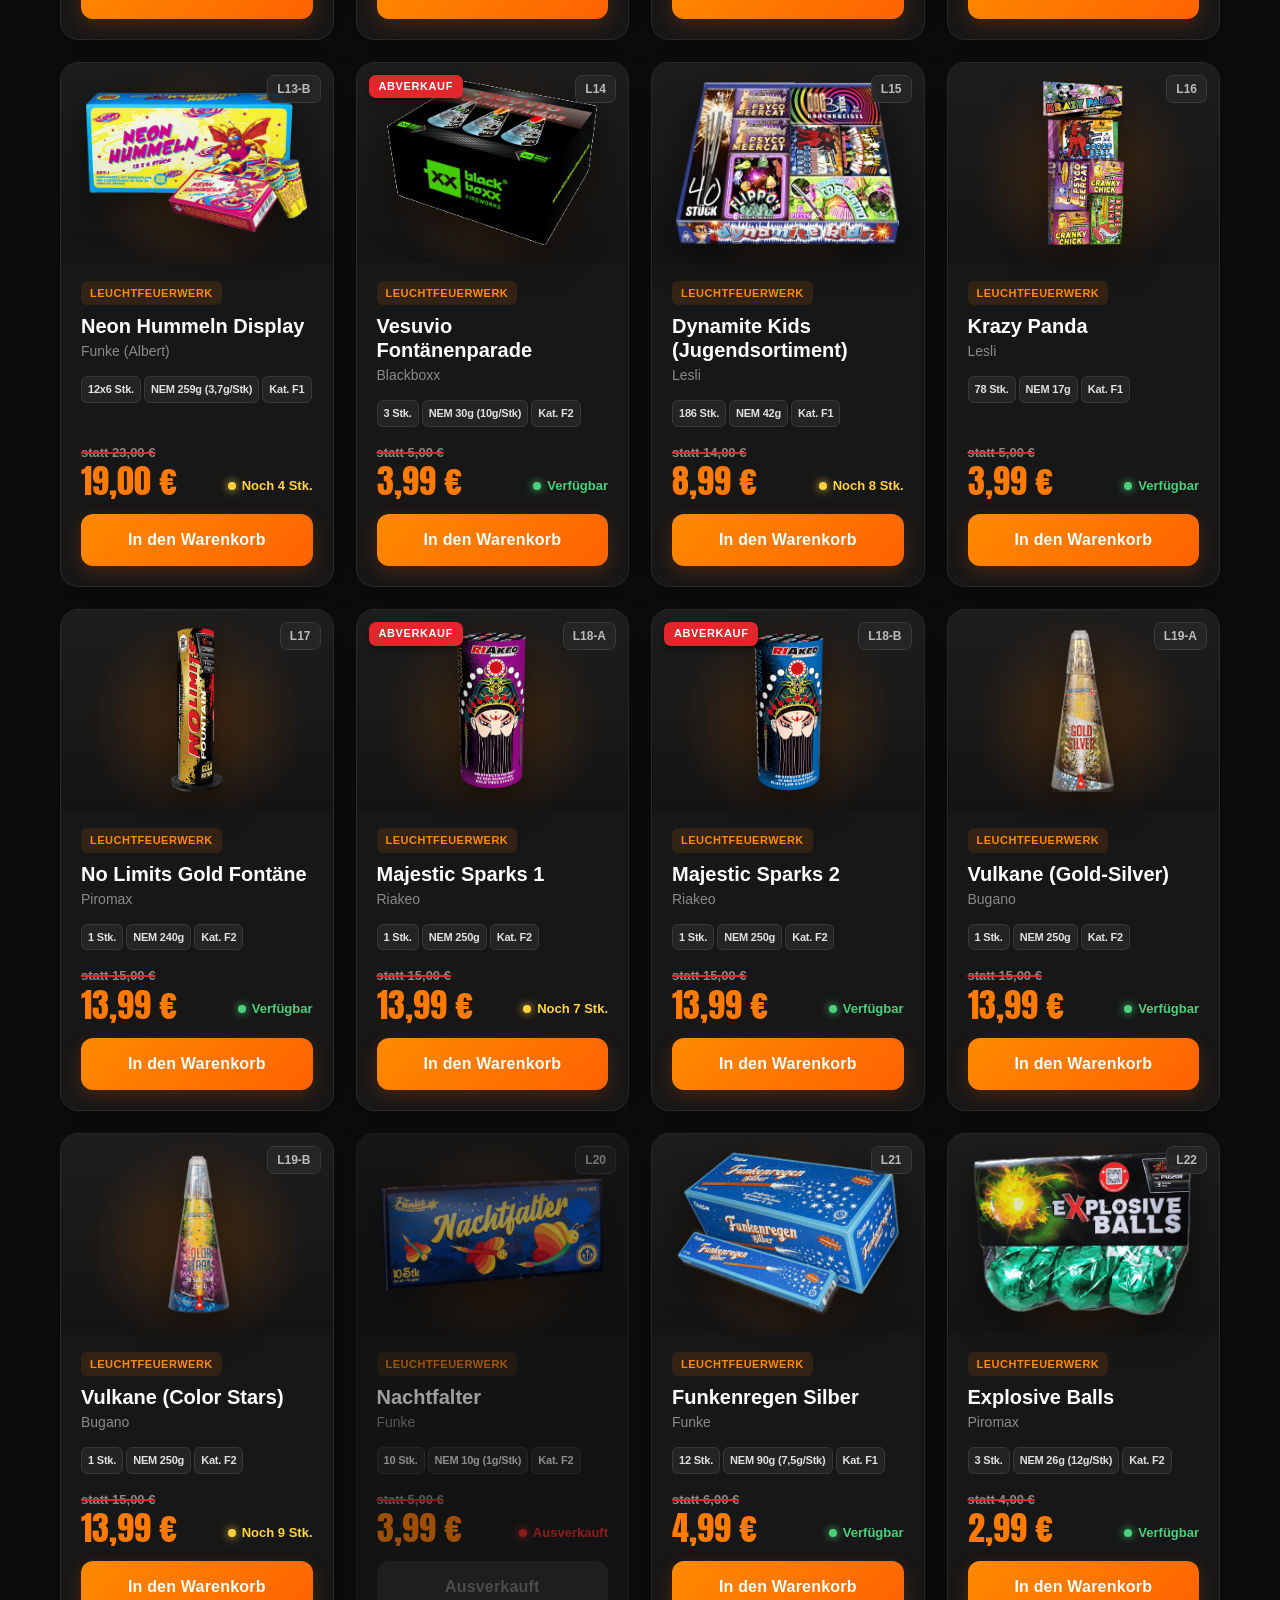
==== commit 92fb5284: "Add files via upload" ====
--- a/index.html
+++ b/index.html
@@ -213,6 +213,23 @@
 
               <div class="form-group">
 
+                <label for="pickup">
+                  Wunsch-Abholtermin (optional)
+                </label>
+
+                <select id="pickup" name="pickup">
+                  <option value="">– bitte wählen –</option>
+                  <option>Sa, 19.12.2026</option>
+                  <option>Mo, 21.12.2026</option>
+                  <option>Di, 22.12.2026</option>
+                  <option>Mi, 23.12.2026</option>
+                </select>
+
+              </div>
+
+
+              <div class="form-group">
+
                 <label for="note">
                   Anmerkungen/Adresse/Rabattcode
                 </label>
--- a/style.css
+++ b/style.css
@@ -1375,3 +1375,206 @@
   font-size: clamp(34px, 7vw, 64px);
   overflow-wrap: anywhere;
 }
+
+
+/* =========================================
+   DETAIL-FELDER KOMPAKT (alles in einer Zeile)
+   ========================================= */
+
+.product-details { gap: 3px; }
+
+.product-details span {
+  padding: 4px 6px;
+  font-size: 11px;
+  letter-spacing: -0.2px;
+  border-radius: 6px;
+  white-space: nowrap;
+}
+
+
+/* =========================================
+   STATT-PREIS
+   ========================================= */
+
+.product-price-box {
+  display: flex;
+  flex-direction: column;
+  gap: 2px;
+}
+
+.product-old-price {
+  color: #8a8a8a;
+  font-size: 13px;
+  font-weight: 700;
+  text-decoration: line-through;
+  text-decoration-color: #e3262b;
+  text-decoration-thickness: 2px;
+}
+
+/* =========================================
+   WARENKORB-SEITENLEISTE (rechts)
+   ========================================= */
+
+.cart-drawer-overlay {
+  position: fixed;
+  inset: 0;
+  z-index: 1200;
+  background: rgba(0, 0, 0, 0.55);
+  backdrop-filter: blur(2px);
+  -webkit-backdrop-filter: blur(2px);
+  opacity: 0;
+  pointer-events: none;
+  transition: opacity 0.25s ease;
+}
+
+.cart-drawer {
+  position: fixed;
+  top: 0;
+  right: 0;
+  z-index: 1300;
+
+  width: min(470px, 100%);
+  height: 100%;
+  height: 100dvh;
+
+  display: flex;
+  flex-direction: column;
+
+  background: #111111;
+  border-left: 1px solid var(--line);
+  box-shadow: -20px 0 50px rgba(0, 0, 0, 0.55);
+
+  transform: translateX(100%);
+  transition: transform 0.3s ease;
+}
+
+body.cart-open .cart-drawer {
+  transform: translateX(0);
+}
+
+body.cart-open .cart-drawer-overlay {
+  opacity: 1;
+  pointer-events: auto;
+}
+
+body.cart-open {
+  overflow: hidden;
+}
+
+body.cart-open .cart-bar {
+  opacity: 0;
+  pointer-events: none;
+}
+
+.cart-drawer-head {
+  display: flex;
+  align-items: center;
+  justify-content: space-between;
+  gap: 12px;
+  padding: 16px 20px;
+  border-bottom: 1px solid var(--line);
+  font-family: var(--head);
+  font-size: 28px;
+  letter-spacing: 0.5px;
+  text-transform: uppercase;
+}
+
+.cart-drawer-close {
+  width: 42px;
+  height: 42px;
+  border: 1px solid var(--line-2);
+  border-radius: 10px;
+  background: #1e1e1e;
+  color: #ffffff;
+  font-family: Arial, Helvetica, sans-serif;
+  font-size: 28px;
+  font-weight: 400;
+  line-height: 1;
+  cursor: pointer;
+  transition: border-color 0.2s ease, background 0.2s ease;
+}
+
+.cart-drawer-close:hover {
+  border-color: var(--orange);
+  background: rgba(255, 122, 0, 0.12);
+}
+
+.cart-drawer-body {
+  flex: 1;
+  overflow-y: auto;
+  overscroll-behavior: contain;
+  padding: 16px;
+}
+
+.cart-drawer .order-layout {
+  grid-template-columns: 1fr;
+  gap: 16px;
+}
+
+.cart-drawer .cart-box {
+  position: static;
+}
+
+.cart-drawer .cart-box,
+.cart-drawer .form-box {
+  padding: 18px;
+}
+
+.cart-drawer .cart-box h3,
+.cart-drawer .form-box h3 {
+  font-size: 24px;
+}
+
+/* Artikel im Warenkorb: Name + Preis oben, Mengenknöpfe darunter */
+.cart-drawer .cart-item {
+  grid-template-columns: 1fr auto;
+  grid-template-areas:
+    "info  price"
+    "ctrl  ctrl";
+  gap: 8px 12px;
+}
+
+.cart-drawer .cart-item-info { grid-area: info; }
+.cart-drawer .cart-item-controls { grid-area: ctrl; justify-content: flex-start; }
+.cart-drawer .cart-item-price { grid-area: price; text-align: right; min-width: 0; }
+
+.cart-drawer #total {
+  font-size: 34px;
+}
+
+
+/* =========================================
+   ABHOLTERMIN-DROPDOWN IM FORMULAR
+   ========================================= */
+
+#orderForm select {
+  width: 100%;
+  padding: 13px 44px 13px 15px;
+  margin-bottom: 18px;
+  border: 1px solid #363636;
+  border-radius: 10px;
+  background-color: #101010;
+  color: #ffffff;
+  font-size: 15px;
+  cursor: pointer;
+  appearance: none;
+  -webkit-appearance: none;
+  background-image:
+    linear-gradient(45deg, transparent 50%, var(--orange) 50%),
+    linear-gradient(135deg, var(--orange) 50%, transparent 50%);
+  background-position: calc(100% - 20px) 20px, calc(100% - 14px) 20px;
+  background-size: 6px 6px, 6px 6px;
+  background-repeat: no-repeat;
+  transition: border-color 0.2s ease, box-shadow 0.2s ease;
+}
+
+#orderForm select:focus {
+  outline: none;
+  border-color: var(--orange);
+  box-shadow: 0 0 0 3px rgba(255, 122, 0, 0.12);
+}
+
+#orderForm select option {
+  background: #1b1b1b;
+  color: #ffffff;
+}
